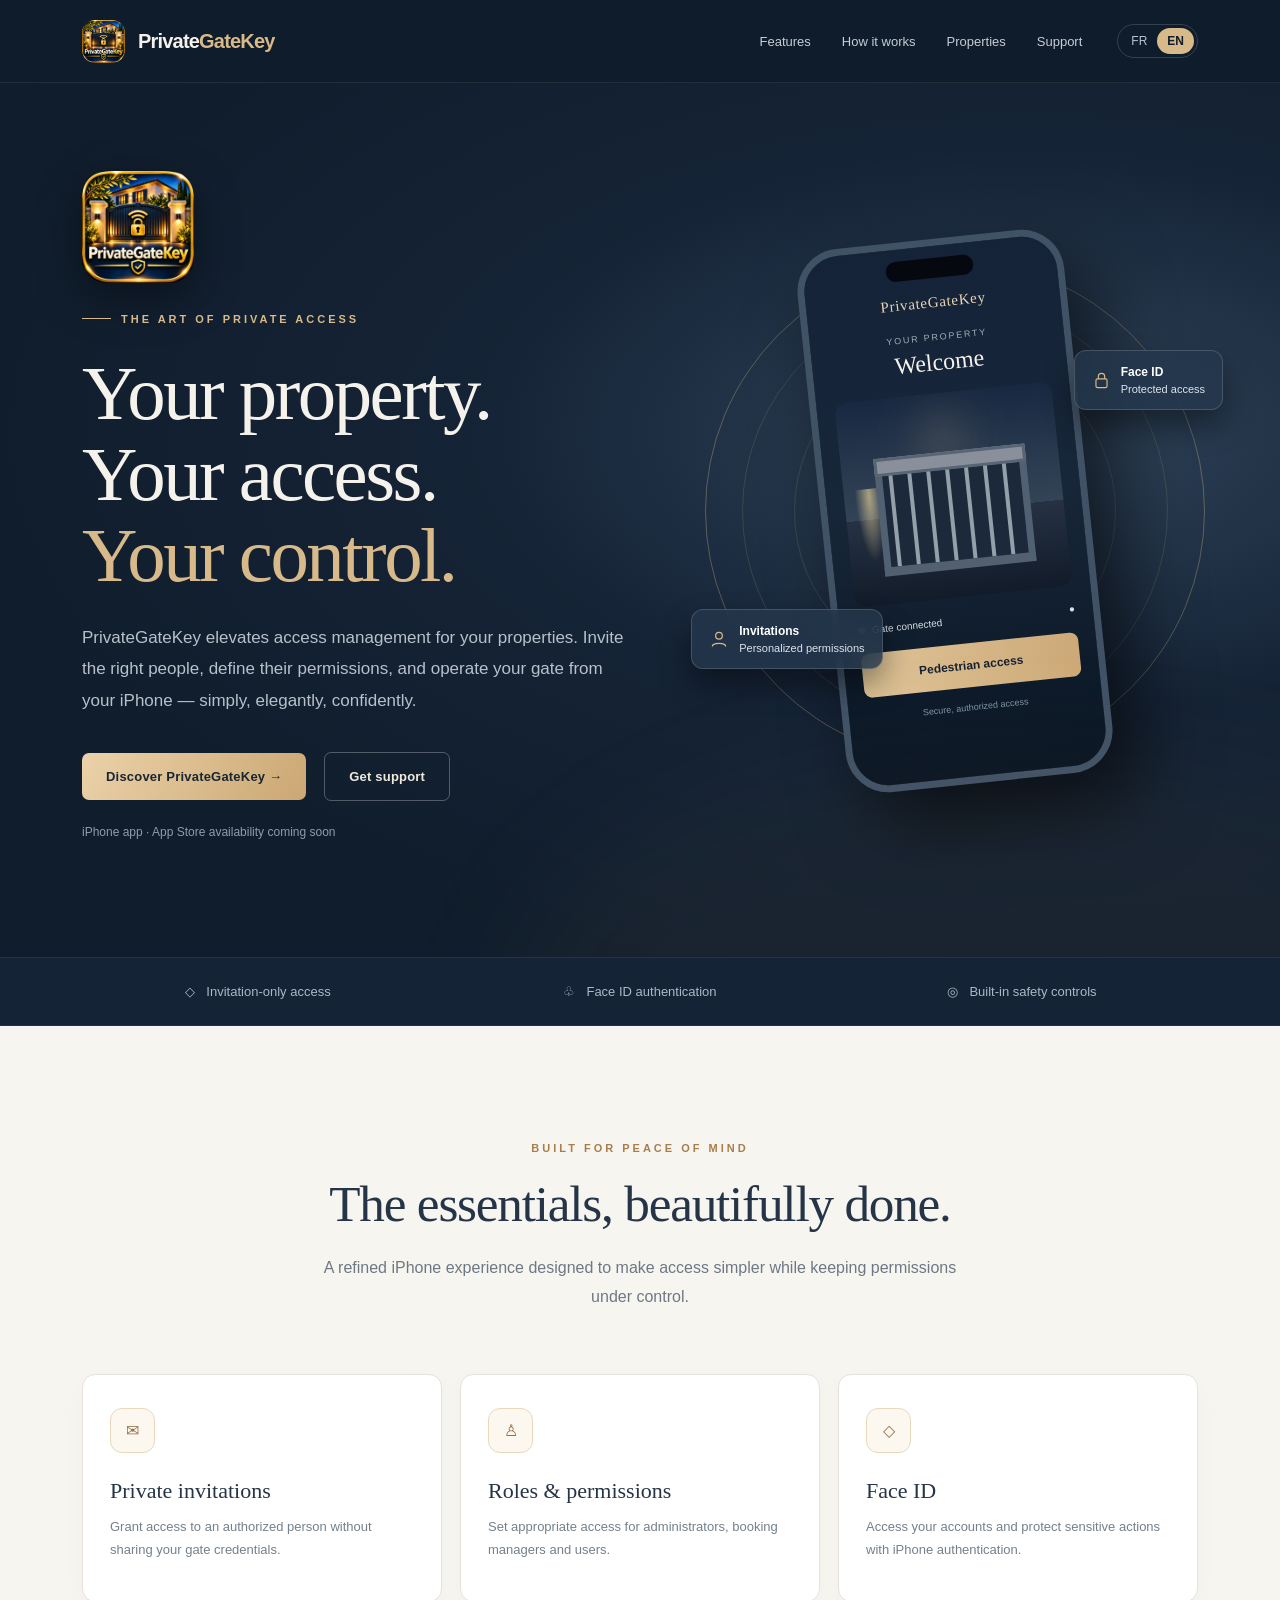
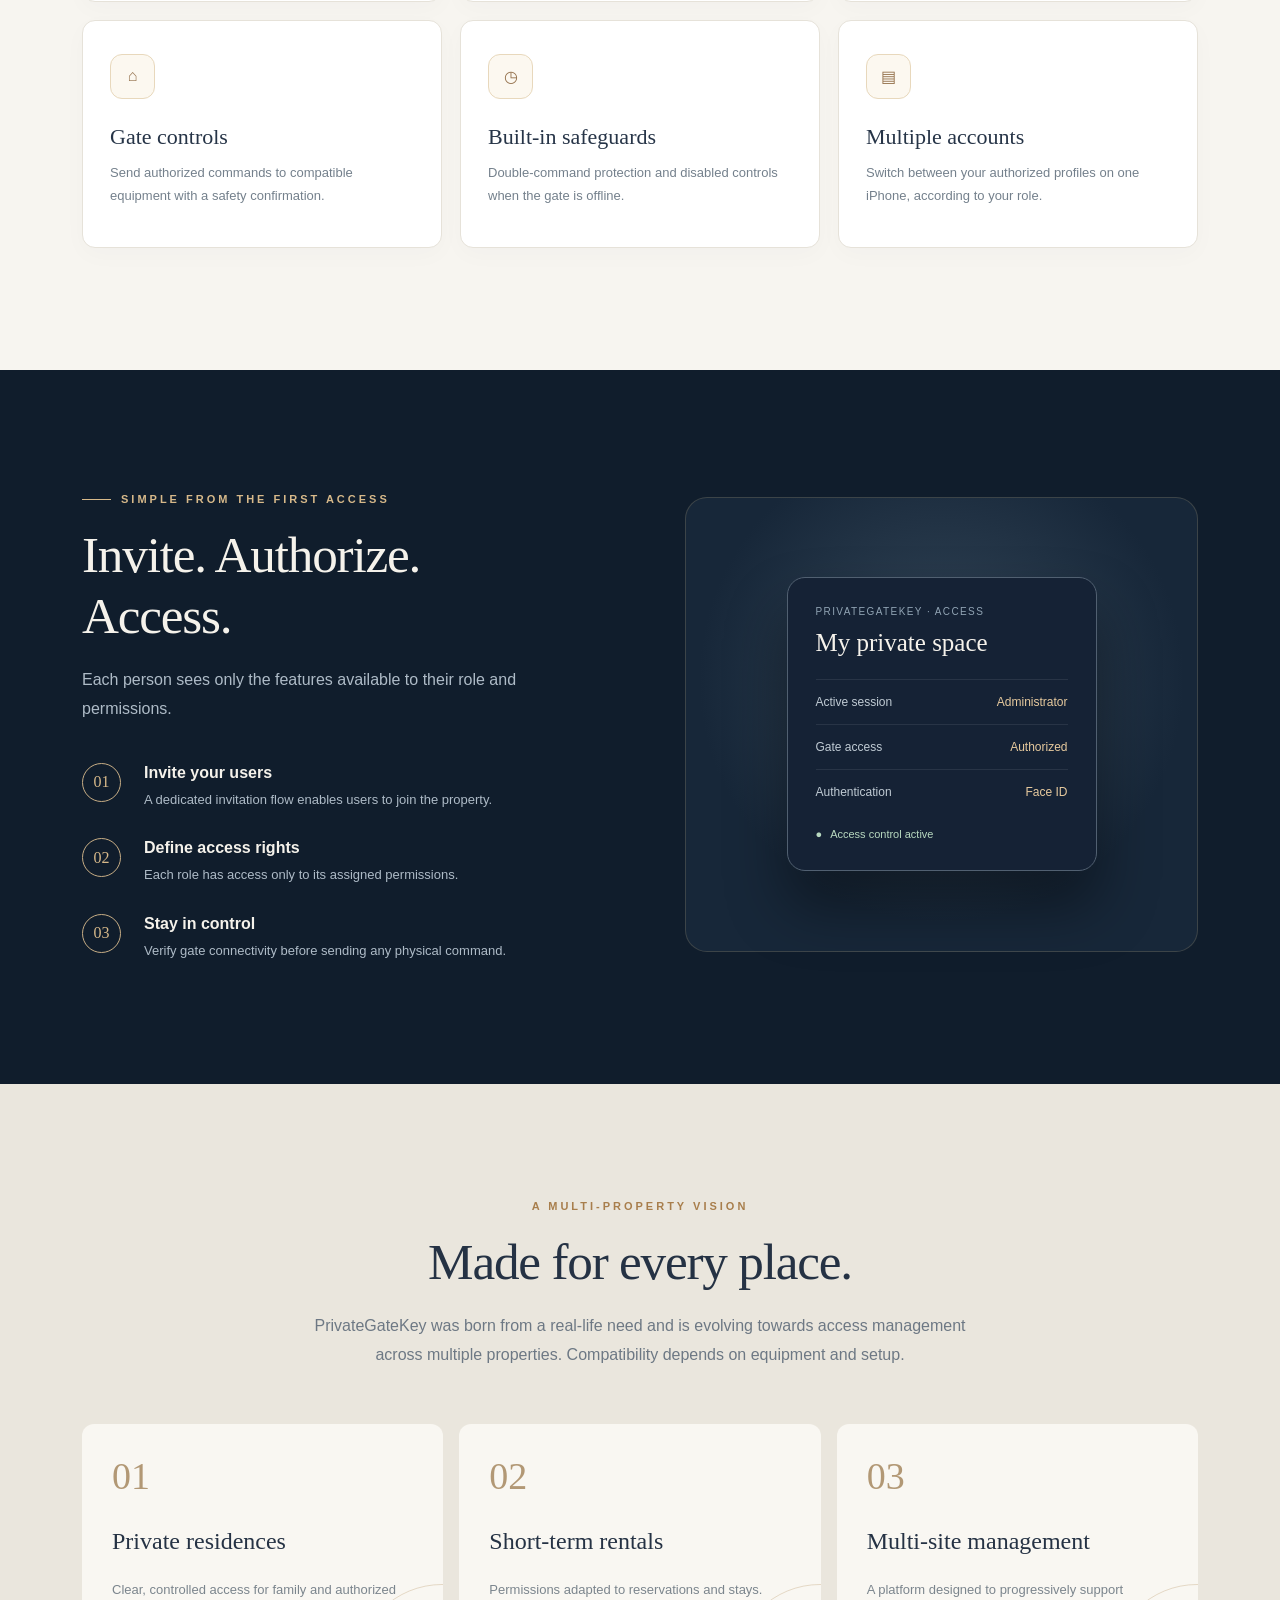
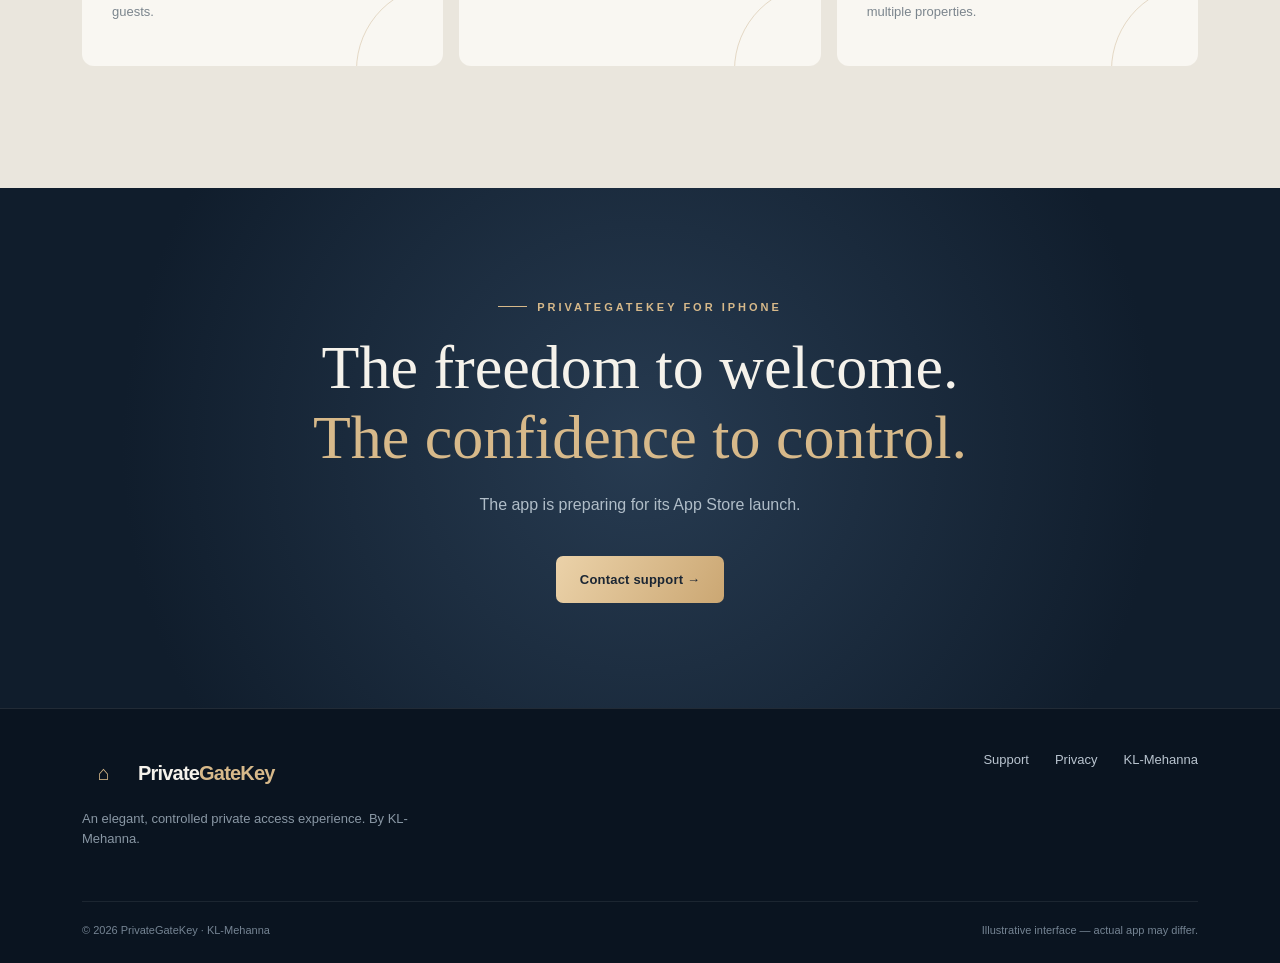
==== index.html @ 82f764fc "Apply approved PrivateGateKey identity to GitHub Pages site" ====
<!doctype html>
<html lang="fr"><head>
<meta charset="utf-8"><meta name="viewport" content="width=device-width,initial-scale=1">
<title>PrivateGateKey — L'accès privé, en toute confiance</title>
<meta name="description" content="PrivateGateKey, l'application iPhone premium pour gérer les accès à vos propriétés : invitations, permissions, Face ID et commande de portail sécurisée.">
<meta name="theme-color" content="#101d2c"><meta property="og:title" content="PrivateGateKey — L'accès privé, en toute confiance"><meta property="og:description" content="Une nouvelle façon de gérer les accès de vos propriétés, avec élégance, simplicité et maîtrise."><meta property="og:type" content="website"><meta property="og:url" content="https://privategatekey.com/">
<link rel="canonical" href="https://privategatekey.com/"><link rel="icon" href="privategatekey-icon.png" type="image/png"><link rel="apple-touch-icon" href="privategatekey-icon.png"><meta property="og:image" content="https://privategatekey.com/privategatekey-logo.webp">
<style>
:root{--navy:#101d2c;--navy2:#18283a;--gold:#d7b98a;--gold2:#f0dcb8;--cream:#f5f2eb;--ink:#263447;--muted:#a8b2bd}*{box-sizing:border-box}html{scroll-behavior:smooth}body{margin:0;color:var(--cream);background:var(--navy);font-family:Inter,-apple-system,BlinkMacSystemFont,"Segoe UI",Arial,sans-serif;-webkit-font-smoothing:antialiased}a{color:inherit;text-decoration:none}button{font:inherit}button:focus-visible,a:focus-visible{outline:2px solid var(--gold);outline-offset:5px}.wrap{max-width:1180px;margin:auto;padding-left:32px;padding-right:32px}.top{position:sticky;top:0;z-index:20;background:#101d2ced;backdrop-filter:blur(20px);border-bottom:1px solid #ffffff13}.nav{height:82px;display:flex;align-items:center;gap:35px}.brand{display:flex;align-items:center;gap:13px;font-size:20px;font-weight:650;letter-spacing:-.8px;white-space:nowrap}.brand span span{color:var(--gold)}.mark{height:43px;width:43px;display:grid;place-items:center;border:1px solid #d7b98a80;border-radius:13px;background:linear-gradient(145deg,#24354a,#0d1723);color:var(--gold);box-shadow:0 8px 22px #0003}.navlinks{display:flex;align-items:center;gap:31px;margin-left:auto}.navlinks a{font-size:13px;color:#c7cdd4}.navlinks a:hover{color:var(--gold)}.lang{display:flex;border:1px solid #ffffff29;border-radius:999px;padding:3px}.lang button{border:0;background:transparent;color:#bac3cd;padding:6px 10px;border-radius:999px;cursor:pointer;font-size:12px}.lang button.active{background:var(--gold);color:var(--navy);font-weight:750}.hamb{display:none}.eyebrow{display:inline-flex;align-items:center;gap:10px;color:var(--gold);text-transform:uppercase;font-size:11px;letter-spacing:3px;font-weight:650}.eyebrow:before{content:"";height:1px;width:29px;background:var(--gold)}h1,h2,h3,p{margin-top:0}.hero{position:relative;overflow:hidden;background:radial-gradient(ellipse at 80% 40%,#30445a 0%,#152336 38%,#101d2c 75%)}.hero:after{content:"";position:absolute;inset:auto -20% -300px 40%;height:500px;border-radius:50%;background:#d6ae6b0b;filter:blur(65px);pointer-events:none}.hero-grid{min-height:710px;display:grid;grid-template-columns:1.08fr .92fr;align-items:center;gap:60px;padding-top:88px;padding-bottom:106px}.hero-copy{position:relative;z-index:2}.hero h1{font-family:Georgia,"Times New Roman",serif;font-size:clamp(52px,6vw,84px);font-weight:400;line-height:1.06;letter-spacing:-2.5px;margin:28px 0 25px}.hero h1 em{font-weight:400;color:var(--gold);font-style:normal}.hero-lead{color:#b8c1ca;line-height:1.85;font-size:17px;max-width:550px}.cta{display:flex;align-items:center;gap:18px;flex-wrap:wrap;margin-top:36px}.btn{display:inline-flex;align-items:center;justify-content:center;gap:10px;padding:16px 24px;border-radius:7px;font-weight:700;font-size:13px;letter-spacing:.2px;transition:transform .2s,background .2s}.btn:hover{transform:translateY(-2px)}.btn-gold{background:linear-gradient(120deg,#ebd2a9,#cba773);color:#1b2633}.btn-line{border:1px solid #ffffff46;color:#f0e9dd}.hero-note{font-size:12px;color:#8f9cab;margin-top:24px}.showcase{position:relative;display:flex;justify-content:center;align-items:center;min-height:565px}.halo{position:absolute;width:500px;height:500px;border:1px solid #d9ba8755;border-radius:50%}.halo:after,.halo:before{content:"";position:absolute;inset:36px;border:1px solid #d9ba8726;border-radius:50%}.halo:after{inset:88px}.phone{position:relative;width:268px;height:546px;border-radius:43px;background:#060d16;border:7px solid #405266;box-shadow:24px 38px 75px #0009,inset 0 0 0 2px #9da7aa55;transform:rotate(-6deg);overflow:hidden}.island{position:absolute;z-index:2;width:88px;height:20px;background:#05090f;border-radius:30px;top:12px;left:calc(50% - 44px)}.screen{height:100%;padding:48px 18px 16px;background:linear-gradient(180deg,#142338 0%,#172638 48%,#091523 100%);overflow:hidden}.screen-brand{font-family:Georgia,serif;font-size:15px;letter-spacing:.7px;text-align:center;color:#ead4b2}.screen-kicker{text-align:center;color:#a1aeba;font-size:9px;letter-spacing:1.8px;text-transform:uppercase;margin-top:21px}.screen-head{text-align:center;font-family:Georgia,serif;font-size:24px;margin:7px 0 17px}.gate-visual{height:205px;position:relative;border-radius:12px;overflow:hidden;background:linear-gradient(180deg,#182841,#344457 58%,#263143 58%,#111b29 100%)}.gate-visual:before{content:"";position:absolute;top:20px;left:39%;height:53px;width:39px;background:#d7b98a35;filter:blur(22px)}.gate-top{position:absolute;left:15%;right:15%;top:59px;height:18px;background:#89909b;border:3px solid #596575}.gate-bars{position:absolute;left:15%;right:15%;top:77px;height:100px;background:repeating-linear-gradient(90deg,#1b293b 0 6px,#93a0aa 7px 10px,#1b293b 11px 19px);border-left:7px solid #526074;border-right:7px solid #526074;border-bottom:9px solid #536070}.gate-light{position:absolute;left:5%;top:88px;width:28px;height:74px;background:radial-gradient(ellipse at 50% 10%,#fce4a199,transparent 70%)}.screen-status{display:flex;align-items:center;justify-content:space-between;font-size:10px;color:#d9dfe5;margin:18px 0}.dot{display:inline-block;width:7px;height:7px;border-radius:50%;background:#92bd9e;margin-right:7px}.screen-button{background:linear-gradient(90deg,#dfc498,#cda978);color:#162232;text-align:center;border-radius:8px;padding:15px 8px;font-weight:750;font-size:12px}.screen-sub{text-align:center;color:#8293a3;font-size:9px;margin-top:15px}.float{position:absolute;display:flex;gap:10px;align-items:center;border:1px solid #ffffff28;backdrop-filter:blur(16px);background:#25384dcc;border-radius:12px;padding:14px 17px;box-shadow:0 15px 30px #0006;font-size:11px;color:#dce4ec}.float strong{display:block;color:#fff;font-size:12px;margin-bottom:4px}.float svg{color:var(--gold);flex-shrink:0}.float1{top:122px;right:-25px}.float2{bottom:124px;left:-21px}.trust{border-top:1px solid #ffffff13;border-bottom:1px solid #ffffff13;background:#142335}.trust-row{display:grid;grid-template-columns:repeat(3,1fr);gap:30px;padding-top:26px;padding-bottom:26px}.trust-item{display:flex;align-items:center;justify-content:center;gap:11px;color:#abb8c5;font-size:13px}.trust-item svg{color:var(--gold)}.section{padding-top:116px;padding-bottom:122px}.center{text-align:center}.section-kicker{color:#a87e4c;font-size:11px;letter-spacing:3px;text-transform:uppercase;font-weight:700}.section h2{font-family:Georgia,serif;font-size:clamp(35px,4vw,54px);font-weight:400;line-height:1.18;letter-spacing:-1.2px;margin:20px 0}.section-lead{color:#6d7884;line-height:1.8;max-width:660px;margin:0 auto;font-size:16px}.light{background:#f7f5f0;color:var(--ink)}.features{display:grid;grid-template-columns:repeat(3,1fr);gap:18px;margin-top:62px}.feature{background:#fff;border:1px solid #e6e2d9;border-radius:13px;padding:33px 27px;min-height:228px;box-shadow:0 7px 25px #27364a06}.feature-icon{height:45px;width:45px;border:1px solid #e8d8bc;border-radius:12px;display:grid;place-items:center;color:#94714c;background:#fcf8f0;margin-bottom:25px}.feature h3{font-family:Georgia,serif;font-size:22px;font-weight:400;margin-bottom:11px}.feature p{font-size:13px;line-height:1.8;color:#74808c;margin:0}.split{display:grid;grid-template-columns:1fr 1fr;gap:90px;align-items:center}.steps{display:grid;gap:27px;margin-top:39px}.step{display:grid;grid-template-columns:44px auto;gap:18px}.step-num{height:39px;width:39px;border:1px solid #c7ad85;display:grid;place-items:center;border-radius:100%;color:var(--gold);font-family:Georgia,serif}.step h3{font-size:16px;font-weight:650;margin:1px 0 6px}.step p{font-size:13px;line-height:1.8;color:#aebbc7;margin:0}.access-art{min-height:455px;border:1px solid #d7b98a31;border-radius:22px;background:radial-gradient(circle at 50% 40%,#344759,#172739 65%);display:flex;align-items:center;justify-content:center;padding:45px}.access-panel{max-width:310px;width:100%;background:#152235;border:1px solid #516071;border-radius:18px;padding:28px;box-shadow:0 35px 60px #0006}.access-panel .small{font-size:10px;color:#91a4b4;text-transform:uppercase;letter-spacing:1.4px}.access-panel .title{font-family:Georgia,serif;font-size:25px;margin:12px 0 22px}.access-row{border-top:1px solid #ffffff15;padding:15px 0;display:flex;justify-content:space-between;font-size:12px;color:#c0cbd4}.access-row strong{color:#e7ca9e;font-weight:500}.access-good{display:inline-flex;gap:8px;align-items:center;font-size:11px;color:#b8d9c0;margin-top:14px}.use-cases{background:#eae6dd;color:#253244}.use-grid{display:grid;grid-template-columns:repeat(3,1fr);gap:16px;margin-top:54px}.case{min-height:240px;border-radius:12px;padding:30px;background:#f9f7f2;position:relative;overflow:hidden}.case:after{content:"";position:absolute;width:170px;height:170px;border-radius:100%;border:1px solid #c2a78166;right:-85px;bottom:-90px}.case .num{font-family:Georgia,serif;font-size:38px;color:#b29875}.case h3{font-family:Georgia,serif;font-weight:400;font-size:24px;margin-top:30px}.case p{color:#7b858d;line-height:1.7;font-size:13px}.statement{padding:105px 32px;text-align:center;background:radial-gradient(circle at 50%,#273b51,#101d2c 75%)}.statement h2{font-family:Georgia,serif;font-size:clamp(38px,5vw,62px);font-weight:400;line-height:1.13;max-width:730px;margin:19px auto}.statement p{color:#b0bdc8;line-height:1.8}.footer{border-top:1px solid #ffffff19;padding:43px 0 27px;background:#0a1420}.footer-top{display:flex;justify-content:space-between;gap:25px;align-items:start}.footer-sub{color:#8997a4;font-size:13px;margin-top:14px;max-width:340px;line-height:1.6}.footer-links{display:flex;flex-wrap:wrap;gap:26px;font-size:13px;color:#b9c4cf}.footer-bottom{border-top:1px solid #ffffff13;margin-top:38px;padding-top:22px;display:flex;justify-content:space-between;gap:20px;color:#758493;font-size:11px}.fr,.en{display:none}html[lang=fr] .fr,html[lang=en] .en{display:initial}html[lang=fr] .fr.block,html[lang=en] .en.block{display:block}@media(max-width:950px){.hero-grid{gap:24px}.float1{right:-10px}.float2{left:-5px}.split{gap:40px}}@media(max-width:760px){.wrap{padding-left:22px;padding-right:22px}.nav{height:70px;gap:12px}.brand{font-size:18px}.mark{height:36px;width:36px}.navlinks{display:none;position:absolute;left:0;right:0;top:70px;padding:24px;background:#142335;flex-direction:column;align-items:flex-start;gap:21px}.navlinks.open{display:flex}.hamb{display:block;margin-left:auto;border:1px solid #ffffff36;background:none;color:var(--gold);border-radius:7px;font-size:20px;padding:5px 12px}.hero-grid{grid-template-columns:1fr;padding-top:70px;padding-bottom:70px}.hero h1{font-size:58px}.showcase{min-height:560px}.float1{right:0}.float2{left:0}.trust-row{grid-template-columns:1fr;gap:16px}.trust-item{justify-content:flex-start}.features,.use-grid{grid-template-columns:1fr}.section{padding-top:78px;padding-bottom:85px}.split{grid-template-columns:1fr}.access-art{min-height:380px}.footer-top,.footer-bottom{flex-direction:column}.footer-links{gap:16px}.feature{min-height:0}.hero-lead{font-size:15px}}@media(max-width:380px){.hero h1{font-size:48px}.phone{transform:scale(.88) rotate(-6deg)}.showcase{min-height:500px}.float{display:none}}
@media(prefers-reduced-motion:reduce){html{scroll-behavior:auto}.btn{transition:none}}
.brand .mark{background:none;border:0;box-shadow:none;overflow:hidden}.brand .mark img{display:block;width:100%;height:100%;object-fit:contain;border-radius:9px}.hero-logo{display:block;width:112px;height:112px;object-fit:contain;border-radius:24px;box-shadow:0 15px 45px #0006;margin:0 0 22px}@media(max-width:760px){.hero-logo{width:82px;height:82px;border-radius:18px;margin-bottom:16px}}</style></head>
<body>
<header class="top"><div class="wrap nav"><a href="/" class="brand" aria-label="PrivateGateKey home"><span class="mark"><img src="privategatekey-logo.webp" width="43" height="43" alt="" loading="eager"></span><span>Private<span>GateKey</span></span></a><button id="menu" class="hamb" aria-expanded="false" aria-label="Menu">☰</button><nav id="navlinks" class="navlinks"><a href="#features"><span class="fr">Fonctionnalités</span><span class="en">Features</span></a><a href="#how"><span class="fr">Comment ça marche</span><span class="en">How it works</span></a><a href="#properties"><span class="fr">Propriétés</span><span class="en">Properties</span></a><a href="support.html"><span class="fr">Assistance</span><span class="en">Support</span></a></nav><div class="lang" aria-label="Language"><button data-lang="fr" class="active" aria-pressed="true">FR</button><button data-lang="en" aria-pressed="false">EN</button></div></div></header>
<main>
<section class="hero"><div class="wrap hero-grid"><div class="hero-copy"><img class="hero-logo" src="privategatekey-logo.webp" width="112" height="112" alt="Logo PrivateGateKey" loading="eager"><div class="eyebrow"><span class="fr">L'art de l'accès privé</span><span class="en">The art of private access</span></div><h1><span class="fr">Votre propriété.<br>Vos accès.<br><em>Votre contrôle.</em></span><span class="en">Your property.<br>Your access.<br><em>Your control.</em></span></h1><p class="hero-lead"><span class="fr">PrivateGateKey réinvente la gestion des accès à vos propriétés. Invitez les bonnes personnes, définissez leurs permissions et pilotez votre portail depuis votre iPhone — simplement, élégamment, en confiance.</span><span class="en">PrivateGateKey elevates access management for your properties. Invite the right people, define their permissions, and operate your gate from your iPhone — simply, elegantly, confidently.</span></p><div class="cta"><a class="btn btn-gold" href="#features"><span class="fr">Découvrir PrivateGateKey →</span><span class="en">Discover PrivateGateKey →</span></a><a class="btn btn-line" href="support.html"><span class="fr">Obtenir de l'aide</span><span class="en">Get support</span></a></div><p class="hero-note"><span class="fr">Application iPhone · Disponibilité App Store prochainement</span><span class="en">iPhone app · App Store availability coming soon</span></p></div>
<div class="showcase" aria-label="Illustration de l'interface PrivateGateKey"><div class="halo"></div><div class="phone"><div class="island"></div><div class="screen"><div class="screen-brand">PrivateGateKey</div><div class="screen-kicker"><span class="fr">Votre propriété</span><span class="en">Your property</span></div><div class="screen-head"><span class="fr">Bienvenue</span><span class="en">Welcome</span></div><div class="gate-visual"><div class="gate-light"></div><div class="gate-top"></div><div class="gate-bars"></div></div><div class="screen-status"><span><span class="dot"></span><span class="fr">Portail connecté</span><span class="en">Gate connected</span></span><span>●</span></div><div class="screen-button"><span class="fr">Commande piéton</span><span class="en">Pedestrian access</span></div><div class="screen-sub"><span class="fr">Accès sécurisé et autorisé</span><span class="en">Secure, authorized access</span></div></div></div><div class="float float1"><svg width="19" height="19" viewBox="0 0 24 24" fill="none" stroke="currentColor" stroke-width="1.5"><rect x="5" y="10" width="14" height="11" rx="2"/><path d="M8 10V7a4 4 0 018 0v3"/></svg><div><strong>Face ID</strong><span class="fr">Accès protégé</span><span class="en">Protected access</span></div></div><div class="float float2"><svg width="20" height="20" viewBox="0 0 24 24" fill="none" stroke="currentColor" stroke-width="1.5"><circle cx="12" cy="8" r="4"/><path d="M4 21c0-5 16-5 16 0"/></svg><div><strong><span class="fr">Invitations</span><span class="en">Invitations</span></strong><span class="fr">Permissions personnalisées</span><span class="en">Personalized permissions</span></div></div></div></div></section>
<div class="trust"><div class="wrap trust-row"><div class="trust-item">◇ <span class="fr">Accès sur invitation</span><span class="en">Invitation-only access</span></div><div class="trust-item">♧ <span class="fr">Authentification Face ID</span><span class="en">Face ID authentication</span></div><div class="trust-item">◎ <span class="fr">Contrôles de sécurité intégrés</span><span class="en">Built-in safety controls</span></div></div></div>
<section id="features" class="section light"><div class="wrap"><div class="center"><div class="section-kicker"><span class="fr">Conçu pour votre tranquillité</span><span class="en">Built for peace of mind</span></div><h2><span class="fr">L'essentiel, avec élégance.</span><span class="en">The essentials, beautifully done.</span></h2><p class="section-lead"><span class="fr">Une expérience iPhone soignée, pensée pour rendre les accès plus simples tout en gardant les autorisations sous contrôle.</span><span class="en">A refined iPhone experience designed to make access simpler while keeping permissions under control.</span></p></div><div class="features">
<article class="feature"><div class="feature-icon">✉</div><h3><span class="fr">Invitations privées</span><span class="en">Private invitations</span></h3><p><span class="fr">Partagez un accès avec une personne autorisée, sans communiquer vos identifiants de portail.</span><span class="en">Grant access to an authorized person without sharing your gate credentials.</span></p></article>
<article class="feature"><div class="feature-icon">♙</div><h3><span class="fr">Rôles et permissions</span><span class="en">Roles & permissions</span></h3><p><span class="fr">Distinguez administrateurs, responsables de réservation et utilisateurs selon leurs besoins.</span><span class="en">Set appropriate access for administrators, booking managers and users.</span></p></article>
<article class="feature"><div class="feature-icon">◇</div><h3><span class="fr">Face ID</span><span class="en">Face ID</span></h3><p><span class="fr">Retrouvez vos comptes et protégez les actions sensibles avec l'authentification de l'iPhone.</span><span class="en">Access your accounts and protect sensitive actions with iPhone authentication.</span></p></article>
<article class="feature"><div class="feature-icon">⌂</div><h3><span class="fr">Commande du portail</span><span class="en">Gate controls</span></h3><p><span class="fr">Envoyez une commande autorisée sur un équipement compatible, avec confirmation de sécurité.</span><span class="en">Send authorized commands to compatible equipment with a safety confirmation.</span></p></article>
<article class="feature"><div class="feature-icon">◷</div><h3><span class="fr">Sécurité intégrée</span><span class="en">Built-in safeguards</span></h3><p><span class="fr">Protection contre les doubles impulsions et désactivation des commandes lorsque le portail est hors ligne.</span><span class="en">Double-command protection and disabled controls when the gate is offline.</span></p></article>
<article class="feature"><div class="feature-icon">▤</div><h3><span class="fr">Plusieurs comptes</span><span class="en">Multiple accounts</span></h3><p><span class="fr">Passez entre vos profils autorisés sur le même iPhone, selon vos responsabilités.</span><span class="en">Switch between your authorized profiles on one iPhone, according to your role.</span></p></article>
</div></div></section>
<section id="how" class="section"><div class="wrap split"><div><div class="eyebrow"><span class="fr">Simple dès le premier accès</span><span class="en">Simple from the first access</span></div><h2><span class="fr">Inviter. Autoriser.<br>Accéder.</span><span class="en">Invite. Authorize.<br>Access.</span></h2><p style="color:#aebbc7;line-height:1.8"><span class="fr">Chaque personne voit les fonctionnalités qui correspondent à son rôle et à ses autorisations.</span><span class="en">Each person sees only the features available to their role and permissions.</span></p><div class="steps"><div class="step"><div class="step-num">01</div><div><h3><span class="fr">Invitez vos utilisateurs</span><span class="en">Invite your users</span></h3><p><span class="fr">Un parcours dédié permet de rejoindre la propriété avec une invitation.</span><span class="en">A dedicated invitation flow enables users to join the property.</span></p></div></div><div class="step"><div class="step-num">02</div><div><h3><span class="fr">Définissez les droits</span><span class="en">Define access rights</span></h3><p><span class="fr">Chaque rôle dispose uniquement des accès qui lui sont attribués.</span><span class="en">Each role has access only to its assigned permissions.</span></p></div></div><div class="step"><div class="step-num">03</div><div><h3><span class="fr">Gardez la maîtrise</span><span class="en">Stay in control</span></h3><p><span class="fr">Vérifiez la connexion du portail avant toute commande physique.</span><span class="en">Verify gate connectivity before sending any physical command.</span></p></div></div></div></div><div class="access-art"><div class="access-panel"><div class="small">PRIVATEGATEKEY · ACCESS</div><div class="title"><span class="fr">Mon espace privé</span><span class="en">My private space</span></div><div class="access-row"><span><span class="fr">Session active</span><span class="en">Active session</span></span><strong><span class="fr">Administrateur</span><span class="en">Administrator</span></strong></div><div class="access-row"><span><span class="fr">Accès portail</span><span class="en">Gate access</span></span><strong><span class="fr">Autorisé</span><span class="en">Authorized</span></strong></div><div class="access-row"><span><span class="fr">Authentification</span><span class="en">Authentication</span></span><strong>Face ID</strong></div><div class="access-good">● <span class="fr">Contrôle des accès actif</span><span class="en">Access control active</span></div></div></div></div></section>
<section id="properties" class="section use-cases"><div class="wrap"><div class="center"><div class="section-kicker"><span class="fr">Une vision multi-propriétés</span><span class="en">A multi-property vision</span></div><h2><span class="fr">Pensé pour chaque lieu.</span><span class="en">Made for every place.</span></h2><p class="section-lead"><span class="fr">PrivateGateKey est né d'un besoin concret et évolue vers une gestion d'accès adaptée à plusieurs propriétés. La compatibilité dépend de l'équipement et de la configuration.</span><span class="en">PrivateGateKey was born from a real-life need and is evolving towards access management across multiple properties. Compatibility depends on equipment and setup.</span></p></div><div class="use-grid"><article class="case"><div class="num">01</div><h3><span class="fr">Résidences privées</span><span class="en">Private residences</span></h3><p><span class="fr">Un accès clair et contrôlé pour les proches et personnes autorisées.</span><span class="en">Clear, controlled access for family and authorized guests.</span></p></article><article class="case"><div class="num">02</div><h3><span class="fr">Locations saisonnières</span><span class="en">Short-term rentals</span></h3><p><span class="fr">Des autorisations adaptées à la réservation et au séjour.</span><span class="en">Permissions adapted to reservations and stays.</span></p></article><article class="case"><div class="num">03</div><h3><span class="fr">Gestion multi-sites</span><span class="en">Multi-site management</span></h3><p><span class="fr">Une plateforme conçue pour accueillir progressivement plusieurs lieux.</span><span class="en">A platform designed to progressively support multiple properties.</span></p></article></div></div></section>
<section class="statement"><div class="eyebrow"><span class="fr">PRIVATEGATEKEY POUR IPHONE</span><span class="en">PRIVATEGATEKEY FOR IPHONE</span></div><h2><span class="fr">La liberté d'accueillir.<br><span style="color:var(--gold)">La sérénité de contrôler.</span></span><span class="en">The freedom to welcome.<br><span style="color:var(--gold)">The confidence to control.</span></span></h2><p><span class="fr">L'application prépare son arrivée sur l'App Store.</span><span class="en">The app is preparing for its App Store launch.</span></p><div class="cta" style="justify-content:center"><a href="support.html" class="btn btn-gold"><span class="fr">Contacter l'assistance →</span><span class="en">Contact support →</span></a></div></section>
</main><footer class="footer"><div class="wrap"><div class="footer-top"><div><a href="/" class="brand"><span class="mark" aria-hidden="true">⌂</span><span>Private<span>GateKey</span></span></a><p class="footer-sub"><span class="fr">Une expérience d'accès privée, élégante et maîtrisée. Par KL-Mehanna.</span><span class="en">An elegant, controlled private access experience. By KL-Mehanna.</span></p></div><div class="footer-links"><a href="support.html"><span class="fr">Assistance</span><span class="en">Support</span></a><a href="privacy.html"><span class="fr">Confidentialité</span><span class="en">Privacy</span></a><a href="https://kl-mehanna.com/" rel="noopener">KL-Mehanna</a></div></div><div class="footer-bottom"><span>© <span id="year">2026</span> PrivateGateKey · KL-Mehanna</span><span><span class="fr">Maquette illustrative — l'interface réelle peut différer.</span><span class="en">Illustrative interface — actual app may differ.</span></span></div></div></footer>
<script>
(function(){let saved;try{saved=localStorage.getItem('pgk-lang')}catch(e){}const lang=saved==='en'||saved==='fr'?saved:(navigator.language||'fr').toLowerCase().startsWith('fr')?'fr':'en';function setLang(l){document.documentElement.lang=l;document.querySelectorAll('[data-lang]').forEach(b=>{const a=b.dataset.lang===l;b.classList.toggle('active',a);b.setAttribute('aria-pressed',a?'true':'false')});try{localStorage.setItem('pgk-lang',l)}catch(e){}}document.querySelectorAll('[data-lang]').forEach(b=>b.addEventListener('click',()=>setLang(b.dataset.lang)));setLang(lang);document.getElementById('year').textContent=new Date().getFullYear();const m=document.getElementById('menu'),n=document.getElementById('navlinks');m.addEventListener('click',()=>{const o=n.classList.toggle('open');m.setAttribute('aria-expanded',String(o))});n.querySelectorAll('a').forEach(a=>a.addEventListener('click',()=>{n.classList.remove('open');m.setAttribute('aria-expanded','false')}))})();
</script></body></html>
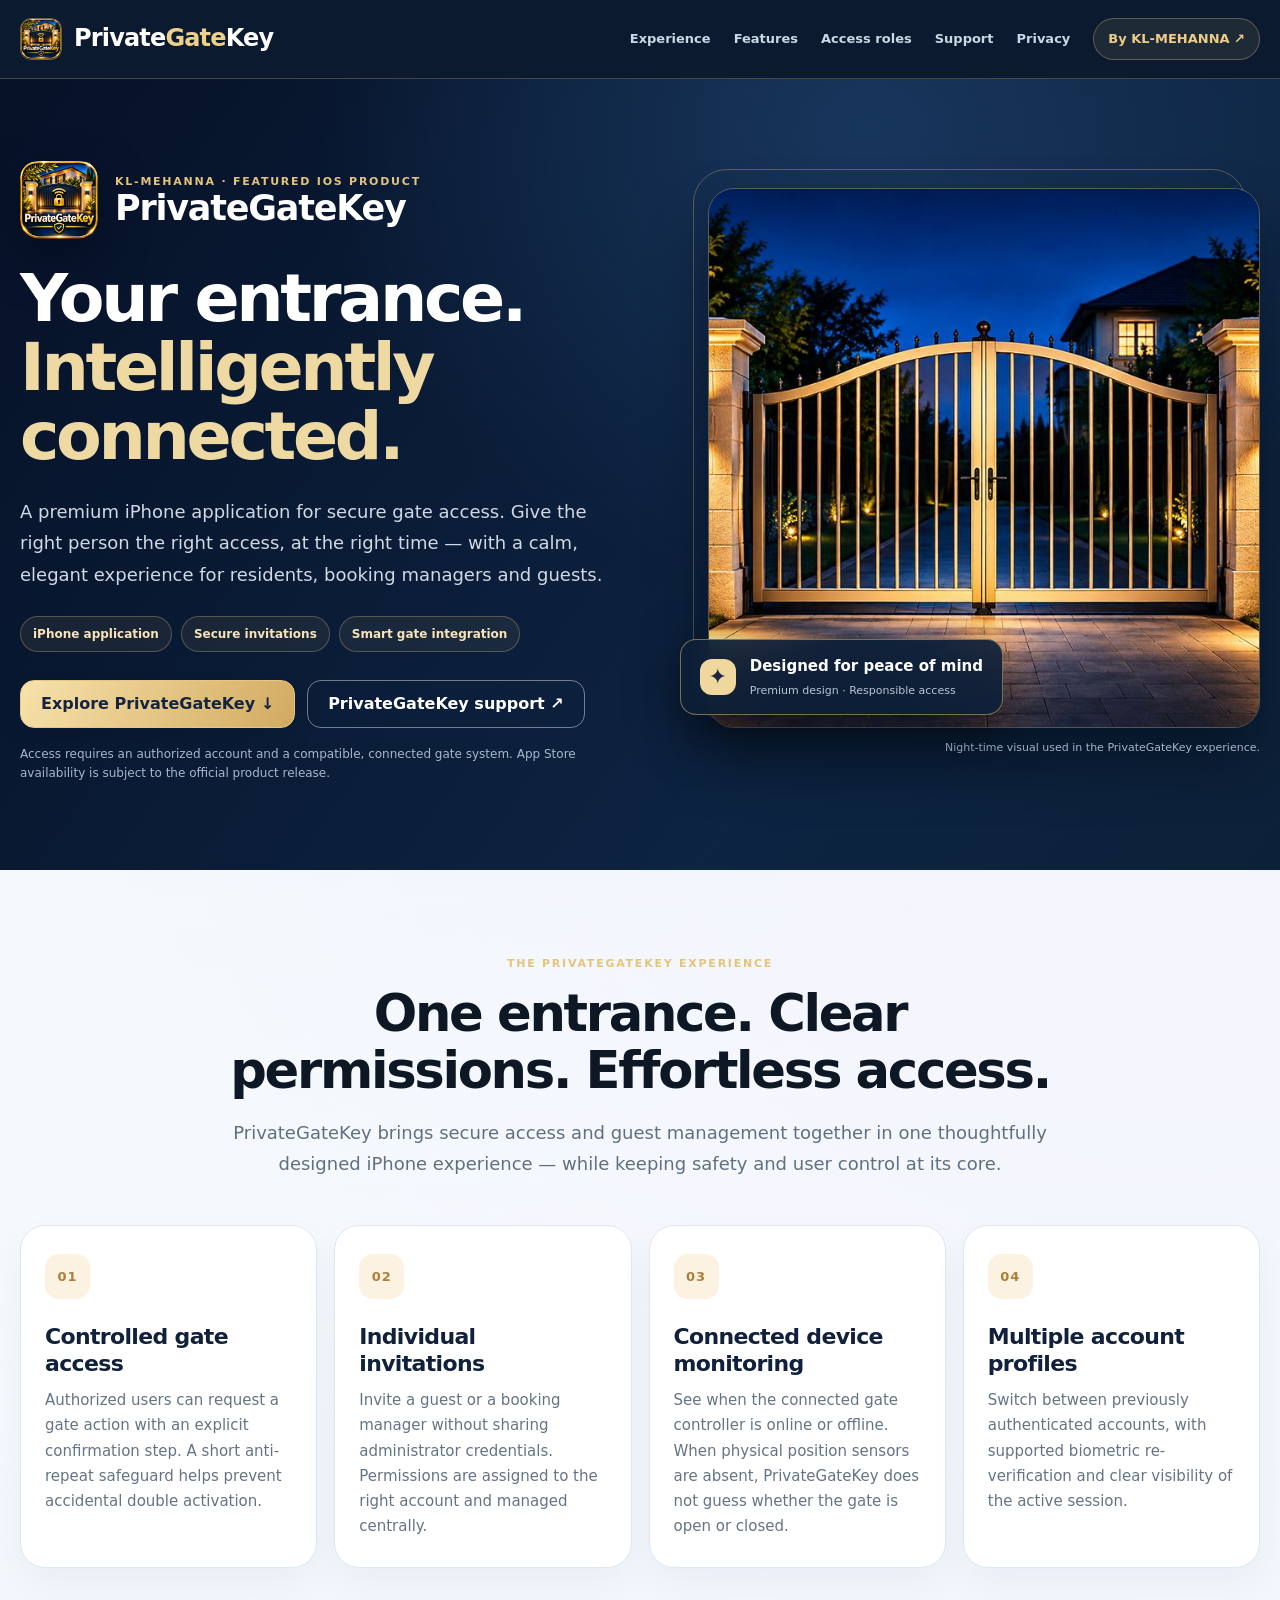
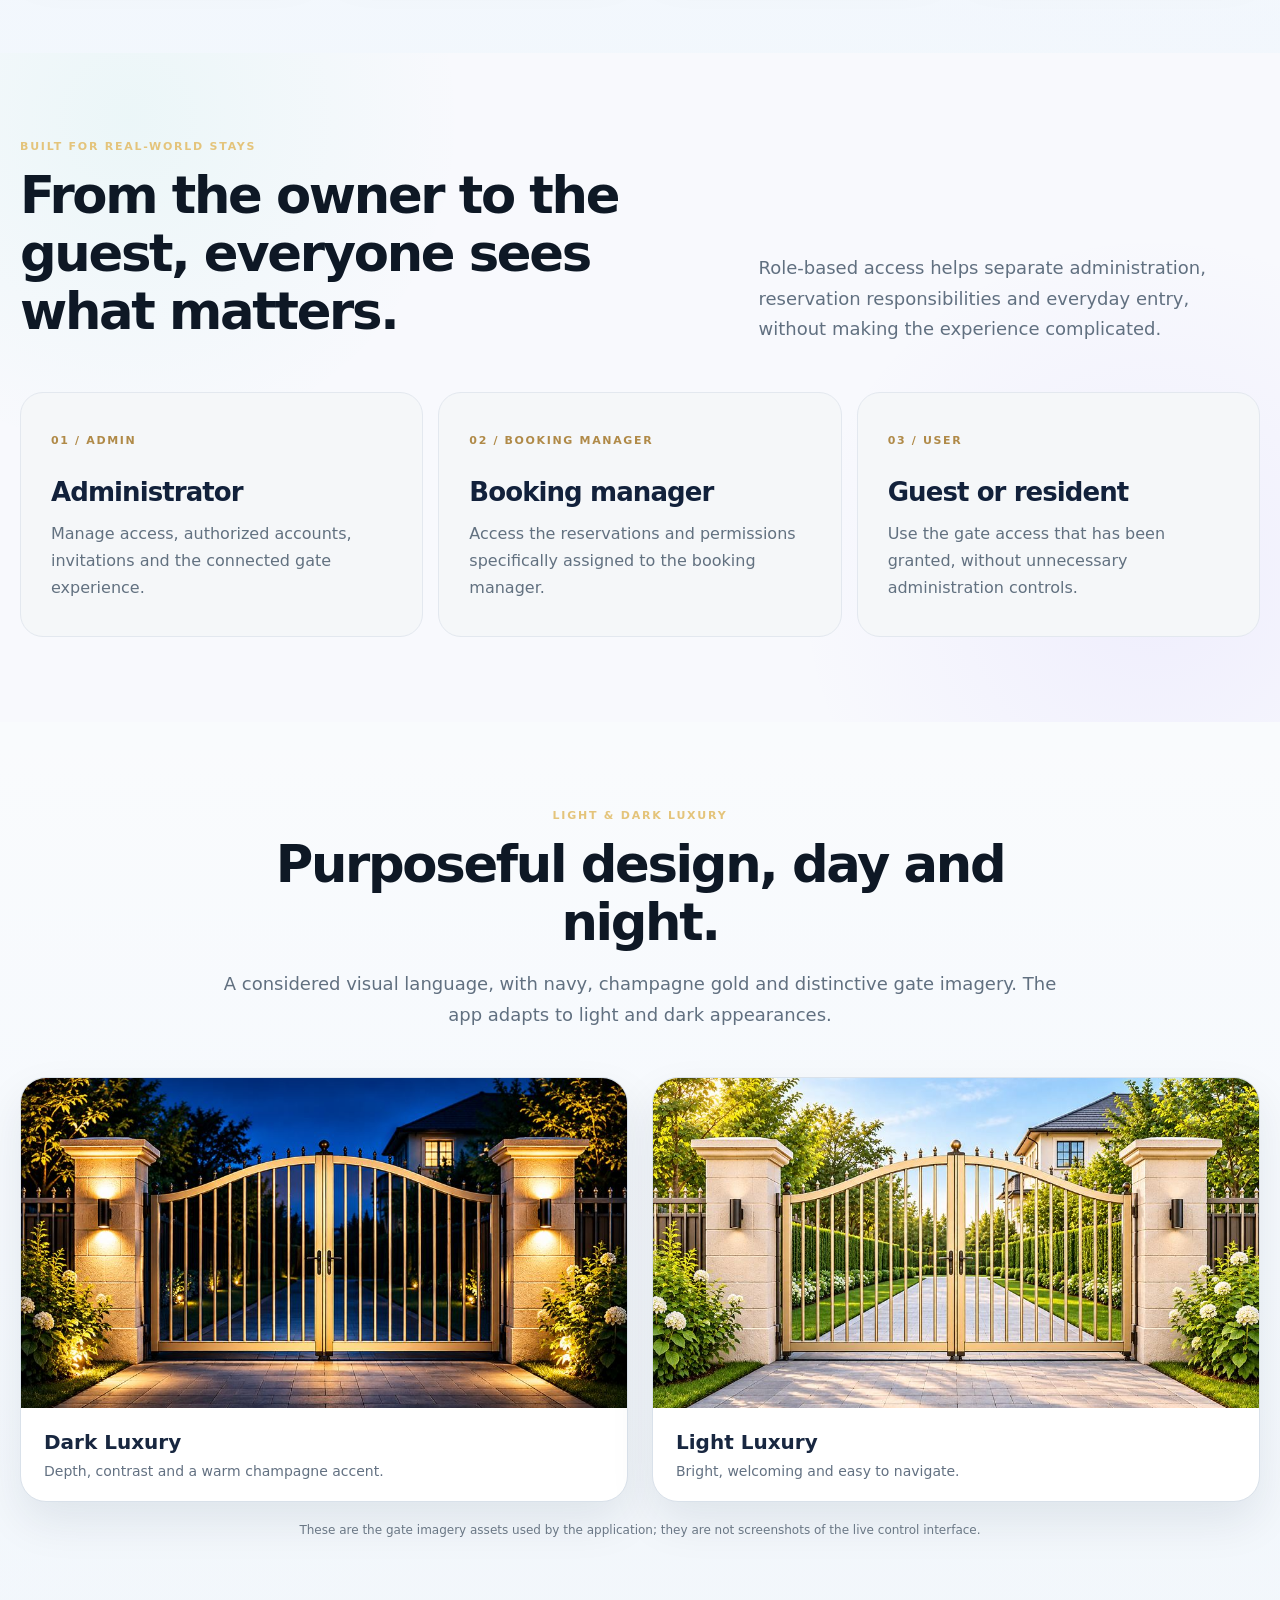
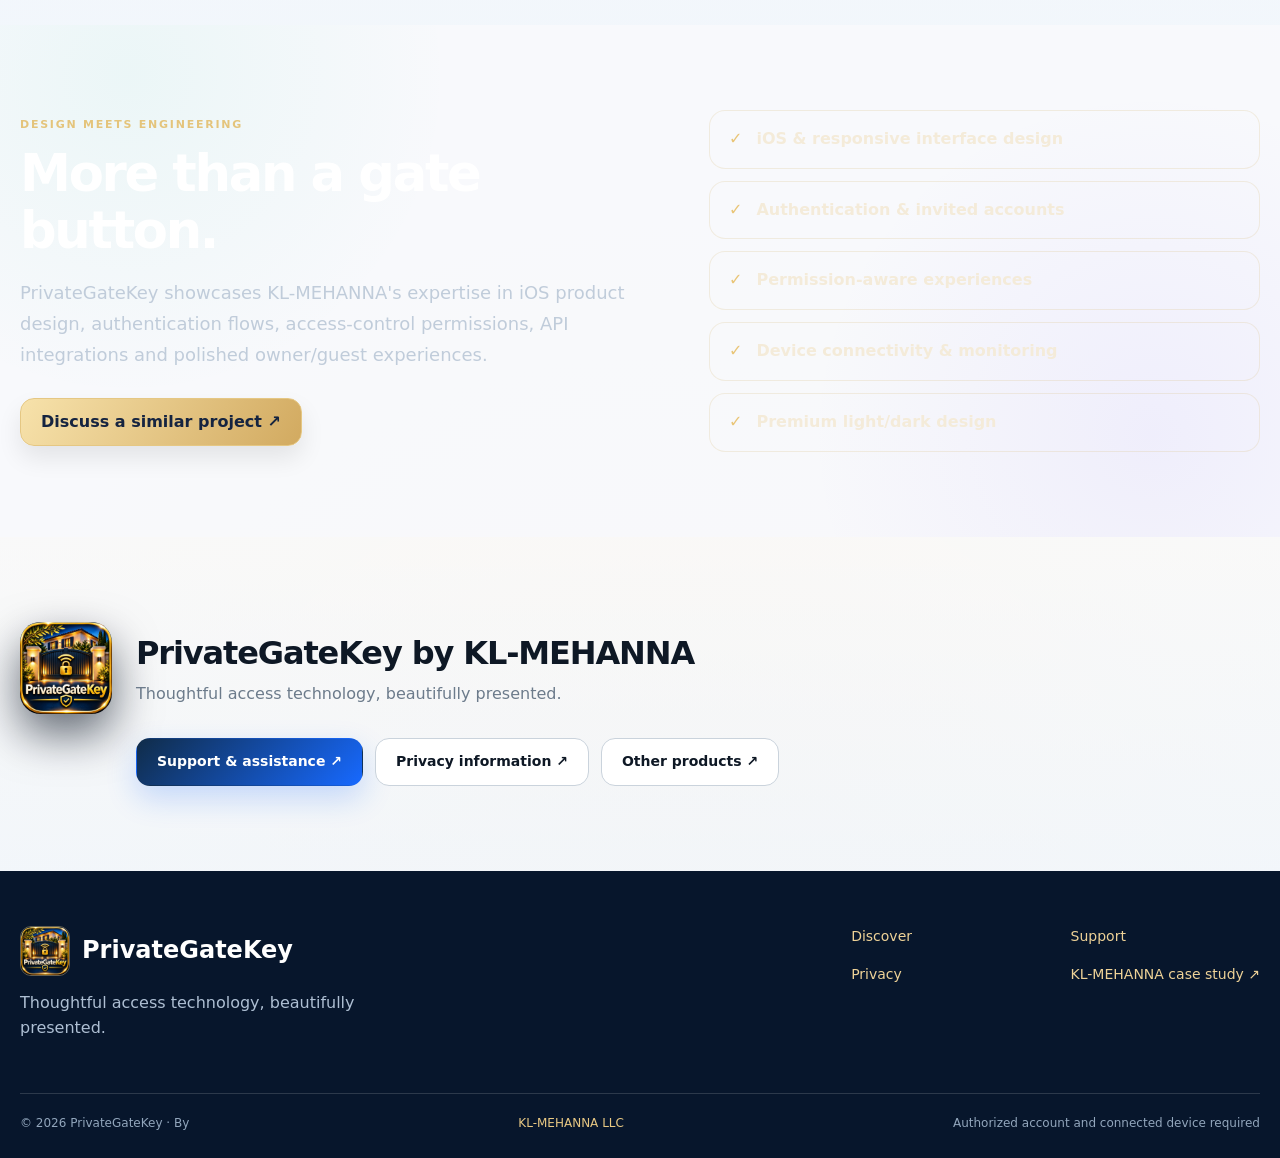
==== commit 0cfda1ec: "Publish PrivateGateKey homepage support and privacy on brand domain" ====
--- a/index.html
+++ b/index.html
@@ -1,32 +1,94 @@
 <!doctype html>
-<html lang="fr"><head>
-<meta charset="utf-8"><meta name="viewport" content="width=device-width,initial-scale=1">
-<title>PrivateGateKey — L'accès privé, en toute confiance</title>
-<meta name="description" content="PrivateGateKey, l'application iPhone premium pour gérer les accès à vos propriétés : invitations, permissions, Face ID et commande de portail sécurisée.">
-<meta name="theme-color" content="#101d2c"><meta property="og:title" content="PrivateGateKey — L'accès privé, en toute confiance"><meta property="og:description" content="Une nouvelle façon de gérer les accès de vos propriétés, avec élégance, simplicité et maîtrise."><meta property="og:type" content="website"><meta property="og:url" content="https://privategatekey.com/">
-<link rel="canonical" href="https://privategatekey.com/"><link rel="icon" href="privategatekey-icon.png" type="image/png"><link rel="apple-touch-icon" href="privategatekey-icon.png"><meta property="og:image" content="https://privategatekey.com/privategatekey-logo.webp">
-<style>
-:root{--navy:#101d2c;--navy2:#18283a;--gold:#d7b98a;--gold2:#f0dcb8;--cream:#f5f2eb;--ink:#263447;--muted:#a8b2bd}*{box-sizing:border-box}html{scroll-behavior:smooth}body{margin:0;color:var(--cream);background:var(--navy);font-family:Inter,-apple-system,BlinkMacSystemFont,"Segoe UI",Arial,sans-serif;-webkit-font-smoothing:antialiased}a{color:inherit;text-decoration:none}button{font:inherit}button:focus-visible,a:focus-visible{outline:2px solid var(--gold);outline-offset:5px}.wrap{max-width:1180px;margin:auto;padding-left:32px;padding-right:32px}.top{position:sticky;top:0;z-index:20;background:#101d2ced;backdrop-filter:blur(20px);border-bottom:1px solid #ffffff13}.nav{height:82px;display:flex;align-items:center;gap:35px}.brand{display:flex;align-items:center;gap:13px;font-size:20px;font-weight:650;letter-spacing:-.8px;white-space:nowrap}.brand span span{color:var(--gold)}.mark{height:43px;width:43px;display:grid;place-items:center;border:1px solid #d7b98a80;border-radius:13px;background:linear-gradient(145deg,#24354a,#0d1723);color:var(--gold);box-shadow:0 8px 22px #0003}.navlinks{display:flex;align-items:center;gap:31px;margin-left:auto}.navlinks a{font-size:13px;color:#c7cdd4}.navlinks a:hover{color:var(--gold)}.lang{display:flex;border:1px solid #ffffff29;border-radius:999px;padding:3px}.lang button{border:0;background:transparent;color:#bac3cd;padding:6px 10px;border-radius:999px;cursor:pointer;font-size:12px}.lang button.active{background:var(--gold);color:var(--navy);font-weight:750}.hamb{display:none}.eyebrow{display:inline-flex;align-items:center;gap:10px;color:var(--gold);text-transform:uppercase;font-size:11px;letter-spacing:3px;font-weight:650}.eyebrow:before{content:"";height:1px;width:29px;background:var(--gold)}h1,h2,h3,p{margin-top:0}.hero{position:relative;overflow:hidden;background:radial-gradient(ellipse at 80% 40%,#30445a 0%,#152336 38%,#101d2c 75%)}.hero:after{content:"";position:absolute;inset:auto -20% -300px 40%;height:500px;border-radius:50%;background:#d6ae6b0b;filter:blur(65px);pointer-events:none}.hero-grid{min-height:710px;display:grid;grid-template-columns:1.08fr .92fr;align-items:center;gap:60px;padding-top:88px;padding-bottom:106px}.hero-copy{position:relative;z-index:2}.hero h1{font-family:Georgia,"Times New Roman",serif;font-size:clamp(52px,6vw,84px);font-weight:400;line-height:1.06;letter-spacing:-2.5px;margin:28px 0 25px}.hero h1 em{font-weight:400;color:var(--gold);font-style:normal}.hero-lead{color:#b8c1ca;line-height:1.85;font-size:17px;max-width:550px}.cta{display:flex;align-items:center;gap:18px;flex-wrap:wrap;margin-top:36px}.btn{display:inline-flex;align-items:center;justify-content:center;gap:10px;padding:16px 24px;border-radius:7px;font-weight:700;font-size:13px;letter-spacing:.2px;transition:transform .2s,background .2s}.btn:hover{transform:translateY(-2px)}.btn-gold{background:linear-gradient(120deg,#ebd2a9,#cba773);color:#1b2633}.btn-line{border:1px solid #ffffff46;color:#f0e9dd}.hero-note{font-size:12px;color:#8f9cab;margin-top:24px}.showcase{position:relative;display:flex;justify-content:center;align-items:center;min-height:565px}.halo{position:absolute;width:500px;height:500px;border:1px solid #d9ba8755;border-radius:50%}.halo:after,.halo:before{content:"";position:absolute;inset:36px;border:1px solid #d9ba8726;border-radius:50%}.halo:after{inset:88px}.phone{position:relative;width:268px;height:546px;border-radius:43px;background:#060d16;border:7px solid #405266;box-shadow:24px 38px 75px #0009,inset 0 0 0 2px #9da7aa55;transform:rotate(-6deg);overflow:hidden}.island{position:absolute;z-index:2;width:88px;height:20px;background:#05090f;border-radius:30px;top:12px;left:calc(50% - 44px)}.screen{height:100%;padding:48px 18px 16px;background:linear-gradient(180deg,#142338 0%,#172638 48%,#091523 100%);overflow:hidden}.screen-brand{font-family:Georgia,serif;font-size:15px;letter-spacing:.7px;text-align:center;color:#ead4b2}.screen-kicker{text-align:center;color:#a1aeba;font-size:9px;letter-spacing:1.8px;text-transform:uppercase;margin-top:21px}.screen-head{text-align:center;font-family:Georgia,serif;font-size:24px;margin:7px 0 17px}.gate-visual{height:205px;position:relative;border-radius:12px;overflow:hidden;background:linear-gradient(180deg,#182841,#344457 58%,#263143 58%,#111b29 100%)}.gate-visual:before{content:"";position:absolute;top:20px;left:39%;height:53px;width:39px;background:#d7b98a35;filter:blur(22px)}.gate-top{position:absolute;left:15%;right:15%;top:59px;height:18px;background:#89909b;border:3px solid #596575}.gate-bars{position:absolute;left:15%;right:15%;top:77px;height:100px;background:repeating-linear-gradient(90deg,#1b293b 0 6px,#93a0aa 7px 10px,#1b293b 11px 19px);border-left:7px solid #526074;border-right:7px solid #526074;border-bottom:9px solid #536070}.gate-light{position:absolute;left:5%;top:88px;width:28px;height:74px;background:radial-gradient(ellipse at 50% 10%,#fce4a199,transparent 70%)}.screen-status{display:flex;align-items:center;justify-content:space-between;font-size:10px;color:#d9dfe5;margin:18px 0}.dot{display:inline-block;width:7px;height:7px;border-radius:50%;background:#92bd9e;margin-right:7px}.screen-button{background:linear-gradient(90deg,#dfc498,#cda978);color:#162232;text-align:center;border-radius:8px;padding:15px 8px;font-weight:750;font-size:12px}.screen-sub{text-align:center;color:#8293a3;font-size:9px;margin-top:15px}.float{position:absolute;display:flex;gap:10px;align-items:center;border:1px solid #ffffff28;backdrop-filter:blur(16px);background:#25384dcc;border-radius:12px;padding:14px 17px;box-shadow:0 15px 30px #0006;font-size:11px;color:#dce4ec}.float strong{display:block;color:#fff;font-size:12px;margin-bottom:4px}.float svg{color:var(--gold);flex-shrink:0}.float1{top:122px;right:-25px}.float2{bottom:124px;left:-21px}.trust{border-top:1px solid #ffffff13;border-bottom:1px solid #ffffff13;background:#142335}.trust-row{display:grid;grid-template-columns:repeat(3,1fr);gap:30px;padding-top:26px;padding-bottom:26px}.trust-item{display:flex;align-items:center;justify-content:center;gap:11px;color:#abb8c5;font-size:13px}.trust-item svg{color:var(--gold)}.section{padding-top:116px;padding-bottom:122px}.center{text-align:center}.section-kicker{color:#a87e4c;font-size:11px;letter-spacing:3px;text-transform:uppercase;font-weight:700}.section h2{font-family:Georgia,serif;font-size:clamp(35px,4vw,54px);font-weight:400;line-height:1.18;letter-spacing:-1.2px;margin:20px 0}.section-lead{color:#6d7884;line-height:1.8;max-width:660px;margin:0 auto;font-size:16px}.light{background:#f7f5f0;color:var(--ink)}.features{display:grid;grid-template-columns:repeat(3,1fr);gap:18px;margin-top:62px}.feature{background:#fff;border:1px solid #e6e2d9;border-radius:13px;padding:33px 27px;min-height:228px;box-shadow:0 7px 25px #27364a06}.feature-icon{height:45px;width:45px;border:1px solid #e8d8bc;border-radius:12px;display:grid;place-items:center;color:#94714c;background:#fcf8f0;margin-bottom:25px}.feature h3{font-family:Georgia,serif;font-size:22px;font-weight:400;margin-bottom:11px}.feature p{font-size:13px;line-height:1.8;color:#74808c;margin:0}.split{display:grid;grid-template-columns:1fr 1fr;gap:90px;align-items:center}.steps{display:grid;gap:27px;margin-top:39px}.step{display:grid;grid-template-columns:44px auto;gap:18px}.step-num{height:39px;width:39px;border:1px solid #c7ad85;display:grid;place-items:center;border-radius:100%;color:var(--gold);font-family:Georgia,serif}.step h3{font-size:16px;font-weight:650;margin:1px 0 6px}.step p{font-size:13px;line-height:1.8;color:#aebbc7;margin:0}.access-art{min-height:455px;border:1px solid #d7b98a31;border-radius:22px;background:radial-gradient(circle at 50% 40%,#344759,#172739 65%);display:flex;align-items:center;justify-content:center;padding:45px}.access-panel{max-width:310px;width:100%;background:#152235;border:1px solid #516071;border-radius:18px;padding:28px;box-shadow:0 35px 60px #0006}.access-panel .small{font-size:10px;color:#91a4b4;text-transform:uppercase;letter-spacing:1.4px}.access-panel .title{font-family:Georgia,serif;font-size:25px;margin:12px 0 22px}.access-row{border-top:1px solid #ffffff15;padding:15px 0;display:flex;justify-content:space-between;font-size:12px;color:#c0cbd4}.access-row strong{color:#e7ca9e;font-weight:500}.access-good{display:inline-flex;gap:8px;align-items:center;font-size:11px;color:#b8d9c0;margin-top:14px}.use-cases{background:#eae6dd;color:#253244}.use-grid{display:grid;grid-template-columns:repeat(3,1fr);gap:16px;margin-top:54px}.case{min-height:240px;border-radius:12px;padding:30px;background:#f9f7f2;position:relative;overflow:hidden}.case:after{content:"";position:absolute;width:170px;height:170px;border-radius:100%;border:1px solid #c2a78166;right:-85px;bottom:-90px}.case .num{font-family:Georgia,serif;font-size:38px;color:#b29875}.case h3{font-family:Georgia,serif;font-weight:400;font-size:24px;margin-top:30px}.case p{color:#7b858d;line-height:1.7;font-size:13px}.statement{padding:105px 32px;text-align:center;background:radial-gradient(circle at 50%,#273b51,#101d2c 75%)}.statement h2{font-family:Georgia,serif;font-size:clamp(38px,5vw,62px);font-weight:400;line-height:1.13;max-width:730px;margin:19px auto}.statement p{color:#b0bdc8;line-height:1.8}.footer{border-top:1px solid #ffffff19;padding:43px 0 27px;background:#0a1420}.footer-top{display:flex;justify-content:space-between;gap:25px;align-items:start}.footer-sub{color:#8997a4;font-size:13px;margin-top:14px;max-width:340px;line-height:1.6}.footer-links{display:flex;flex-wrap:wrap;gap:26px;font-size:13px;color:#b9c4cf}.footer-bottom{border-top:1px solid #ffffff13;margin-top:38px;padding-top:22px;display:flex;justify-content:space-between;gap:20px;color:#758493;font-size:11px}.fr,.en{display:none}html[lang=fr] .fr,html[lang=en] .en{display:initial}html[lang=fr] .fr.block,html[lang=en] .en.block{display:block}@media(max-width:950px){.hero-grid{gap:24px}.float1{right:-10px}.float2{left:-5px}.split{gap:40px}}@media(max-width:760px){.wrap{padding-left:22px;padding-right:22px}.nav{height:70px;gap:12px}.brand{font-size:18px}.mark{height:36px;width:36px}.navlinks{display:none;position:absolute;left:0;right:0;top:70px;padding:24px;background:#142335;flex-direction:column;align-items:flex-start;gap:21px}.navlinks.open{display:flex}.hamb{display:block;margin-left:auto;border:1px solid #ffffff36;background:none;color:var(--gold);border-radius:7px;font-size:20px;padding:5px 12px}.hero-grid{grid-template-columns:1fr;padding-top:70px;padding-bottom:70px}.hero h1{font-size:58px}.showcase{min-height:560px}.float1{right:0}.float2{left:0}.trust-row{grid-template-columns:1fr;gap:16px}.trust-item{justify-content:flex-start}.features,.use-grid{grid-template-columns:1fr}.section{padding-top:78px;padding-bottom:85px}.split{grid-template-columns:1fr}.access-art{min-height:380px}.footer-top,.footer-bottom{flex-direction:column}.footer-links{gap:16px}.feature{min-height:0}.hero-lead{font-size:15px}}@media(max-width:380px){.hero h1{font-size:48px}.phone{transform:scale(.88) rotate(-6deg)}.showcase{min-height:500px}.float{display:none}}
-@media(prefers-reduced-motion:reduce){html{scroll-behavior:auto}.btn{transition:none}}
-.brand .mark{background:none;border:0;box-shadow:none;overflow:hidden}.brand .mark img{display:block;width:100%;height:100%;object-fit:contain;border-radius:9px}.hero-logo{display:block;width:112px;height:112px;object-fit:contain;border-radius:24px;box-shadow:0 15px 45px #0006;margin:0 0 22px}@media(max-width:760px){.hero-logo{width:82px;height:82px;border-radius:18px;margin-bottom:16px}}</style></head>
+<html lang="en">
+<head>
+  <meta charset="utf-8">
+  <meta name="viewport" content="width=device-width,initial-scale=1">
+  <meta name="theme-color" content="#08172f">
+  <link rel="icon" type="image/png" href="/assets/img/privategatekey-icon.png">
+  <title>PrivateGateKey | Premium iPhone Gate Access and Guest Invitations</title>
+  <meta name="description" content="Discover PrivateGateKey by KL-MEHANNA: a premium iPhone application for secure gate access, individual invitations, role-based permissions, account switching and device monitoring.">
+  <meta name="robots" content="index,follow,max-snippet:-1,max-image-preview:large">
+  <link rel="canonical" href="https://privategatekey.com/">
+  <meta property="og:type" content="website">
+  <meta property="og:title" content="PrivateGateKey — Your entrance, intelligently connected | KL-MEHANNA">
+  <meta property="og:description" content="A premium iOS access experience combining authorized gate control, guest invitations and elegant management tools.">
+  <meta property="og:url" content="https://privategatekey.com/">
+  <meta property="og:image" content="https://privategatekey.com/assets/img/privategatekey-night.jpg">
+  <meta property="og:image:alt" content="PrivateGateKey premium gate access visual at night">
+  <meta name="twitter:card" content="summary_large_image">
+  <link rel="stylesheet" href="/assets/css/site.css?v=2026.11.16">
+  <link rel="stylesheet" href="/assets/css/privategatekey.css?v=2026.11.16">
+  <link rel="stylesheet" href="/assets/css/brand-site.css?v=2026.11.16">
+  <script defer src="/assets/js/brand-site.js?v=2026.11.16"></script>
+  <script type="application/ld+json">{"@context":"https://schema.org","@graph":[{"@type":"WebSite","@id":"https://privategatekey.com/#website","url":"https://privategatekey.com/","name":"PrivateGateKey"},{"@type":"WebPage","@id":"https://privategatekey.com/#webpage","url":"https://privategatekey.com/","name":"PrivateGateKey | Premium iPhone Gate Access","description":"Premium iPhone gate access with guest invitations, role-based permissions and device monitoring.","isPartOf":{"@id":"https://privategatekey.com/#website"},"primaryImageOfPage":{"@type":"ImageObject","url":"https://privategatekey.com/assets/img/privategatekey-night.jpg"}},{"@type":"SoftwareApplication","name":"PrivateGateKey","url":"https://privategatekey.com/","operatingSystem":"iOS","applicationCategory":"LifestyleApplication","description":"Permission-based gate access, invitations and monitoring for authorized users.","image":"https://privategatekey.com/assets/img/privategatekey-icon.png","publisher":{"@type":"Organization","name":"KL-MEHANNA LLC","url":"https://kl-mehanna.com/"}}]}</script>
+</head>
 <body>
-<header class="top"><div class="wrap nav"><a href="/" class="brand" aria-label="PrivateGateKey home"><span class="mark"><img src="privategatekey-logo.webp" width="43" height="43" alt="" loading="eager"></span><span>Private<span>GateKey</span></span></a><button id="menu" class="hamb" aria-expanded="false" aria-label="Menu">☰</button><nav id="navlinks" class="navlinks"><a href="#features"><span class="fr">Fonctionnalités</span><span class="en">Features</span></a><a href="#how"><span class="fr">Comment ça marche</span><span class="en">How it works</span></a><a href="#properties"><span class="fr">Propriétés</span><span class="en">Properties</span></a><a href="support.html"><span class="fr">Assistance</span><span class="en">Support</span></a></nav><div class="lang" aria-label="Language"><button data-lang="fr" class="active" aria-pressed="true">FR</button><button data-lang="en" aria-pressed="false">EN</button></div></div></header>
+<nav class="pgk-nav"><div class="container pgk-nav-inner">
+<a class="pgk-brand" href="/" aria-label="PrivateGateKey home"><img src="/assets/img/privategatekey-icon.png" width="42" height="42" alt=""><span>Private<span>Gate</span>Key</span></a>
+<div class="pgk-links" id="pgk-links"><a href="/#experience">Experience</a><a href="/#features">Features</a><a href="/#roles">Access roles</a><a href="/support.html">Support</a><a href="/privacy.html">Privacy</a><a class="pgk-company-link" href="https://kl-mehanna.com/products/privategatekey/" target="_blank" rel="noopener noreferrer">By KL-MEHANNA ↗</a></div>
+<button type="button" class="pgk-menu" aria-controls="pgk-links" aria-expanded="false" aria-label="Open navigation menu">☰</button>
+</div></nav>
 <main>
-<section class="hero"><div class="wrap hero-grid"><div class="hero-copy"><img class="hero-logo" src="privategatekey-logo.webp" width="112" height="112" alt="Logo PrivateGateKey" loading="eager"><div class="eyebrow"><span class="fr">L'art de l'accès privé</span><span class="en">The art of private access</span></div><h1><span class="fr">Votre propriété.<br>Vos accès.<br><em>Votre contrôle.</em></span><span class="en">Your property.<br>Your access.<br><em>Your control.</em></span></h1><p class="hero-lead"><span class="fr">PrivateGateKey réinvente la gestion des accès à vos propriétés. Invitez les bonnes personnes, définissez leurs permissions et pilotez votre portail depuis votre iPhone — simplement, élégamment, en confiance.</span><span class="en">PrivateGateKey elevates access management for your properties. Invite the right people, define their permissions, and operate your gate from your iPhone — simply, elegantly, confidently.</span></p><div class="cta"><a class="btn btn-gold" href="#features"><span class="fr">Découvrir PrivateGateKey →</span><span class="en">Discover PrivateGateKey →</span></a><a class="btn btn-line" href="support.html"><span class="fr">Obtenir de l'aide</span><span class="en">Get support</span></a></div><p class="hero-note"><span class="fr">Application iPhone · Disponibilité App Store prochainement</span><span class="en">iPhone app · App Store availability coming soon</span></p></div>
-<div class="showcase" aria-label="Illustration de l'interface PrivateGateKey"><div class="halo"></div><div class="phone"><div class="island"></div><div class="screen"><div class="screen-brand">PrivateGateKey</div><div class="screen-kicker"><span class="fr">Votre propriété</span><span class="en">Your property</span></div><div class="screen-head"><span class="fr">Bienvenue</span><span class="en">Welcome</span></div><div class="gate-visual"><div class="gate-light"></div><div class="gate-top"></div><div class="gate-bars"></div></div><div class="screen-status"><span><span class="dot"></span><span class="fr">Portail connecté</span><span class="en">Gate connected</span></span><span>●</span></div><div class="screen-button"><span class="fr">Commande piéton</span><span class="en">Pedestrian access</span></div><div class="screen-sub"><span class="fr">Accès sécurisé et autorisé</span><span class="en">Secure, authorized access</span></div></div></div><div class="float float1"><svg width="19" height="19" viewBox="0 0 24 24" fill="none" stroke="currentColor" stroke-width="1.5"><rect x="5" y="10" width="14" height="11" rx="2"/><path d="M8 10V7a4 4 0 018 0v3"/></svg><div><strong>Face ID</strong><span class="fr">Accès protégé</span><span class="en">Protected access</span></div></div><div class="float float2"><svg width="20" height="20" viewBox="0 0 24 24" fill="none" stroke="currentColor" stroke-width="1.5"><circle cx="12" cy="8" r="4"/><path d="M4 21c0-5 16-5 16 0"/></svg><div><strong><span class="fr">Invitations</span><span class="en">Invitations</span></strong><span class="fr">Permissions personnalisées</span><span class="en">Personalized permissions</span></div></div></div></div></section>
-<div class="trust"><div class="wrap trust-row"><div class="trust-item">◇ <span class="fr">Accès sur invitation</span><span class="en">Invitation-only access</span></div><div class="trust-item">♧ <span class="fr">Authentification Face ID</span><span class="en">Face ID authentication</span></div><div class="trust-item">◎ <span class="fr">Contrôles de sécurité intégrés</span><span class="en">Built-in safety controls</span></div></div></div>
-<section id="features" class="section light"><div class="wrap"><div class="center"><div class="section-kicker"><span class="fr">Conçu pour votre tranquillité</span><span class="en">Built for peace of mind</span></div><h2><span class="fr">L'essentiel, avec élégance.</span><span class="en">The essentials, beautifully done.</span></h2><p class="section-lead"><span class="fr">Une expérience iPhone soignée, pensée pour rendre les accès plus simples tout en gardant les autorisations sous contrôle.</span><span class="en">A refined iPhone experience designed to make access simpler while keeping permissions under control.</span></p></div><div class="features">
-<article class="feature"><div class="feature-icon">✉</div><h3><span class="fr">Invitations privées</span><span class="en">Private invitations</span></h3><p><span class="fr">Partagez un accès avec une personne autorisée, sans communiquer vos identifiants de portail.</span><span class="en">Grant access to an authorized person without sharing your gate credentials.</span></p></article>
-<article class="feature"><div class="feature-icon">♙</div><h3><span class="fr">Rôles et permissions</span><span class="en">Roles & permissions</span></h3><p><span class="fr">Distinguez administrateurs, responsables de réservation et utilisateurs selon leurs besoins.</span><span class="en">Set appropriate access for administrators, booking managers and users.</span></p></article>
-<article class="feature"><div class="feature-icon">◇</div><h3><span class="fr">Face ID</span><span class="en">Face ID</span></h3><p><span class="fr">Retrouvez vos comptes et protégez les actions sensibles avec l'authentification de l'iPhone.</span><span class="en">Access your accounts and protect sensitive actions with iPhone authentication.</span></p></article>
-<article class="feature"><div class="feature-icon">⌂</div><h3><span class="fr">Commande du portail</span><span class="en">Gate controls</span></h3><p><span class="fr">Envoyez une commande autorisée sur un équipement compatible, avec confirmation de sécurité.</span><span class="en">Send authorized commands to compatible equipment with a safety confirmation.</span></p></article>
-<article class="feature"><div class="feature-icon">◷</div><h3><span class="fr">Sécurité intégrée</span><span class="en">Built-in safeguards</span></h3><p><span class="fr">Protection contre les doubles impulsions et désactivation des commandes lorsque le portail est hors ligne.</span><span class="en">Double-command protection and disabled controls when the gate is offline.</span></p></article>
-<article class="feature"><div class="feature-icon">▤</div><h3><span class="fr">Plusieurs comptes</span><span class="en">Multiple accounts</span></h3><p><span class="fr">Passez entre vos profils autorisés sur le même iPhone, selon vos responsabilités.</span><span class="en">Switch between your authorized profiles on one iPhone, according to your role.</span></p></article>
-</div></div></section>
-<section id="how" class="section"><div class="wrap split"><div><div class="eyebrow"><span class="fr">Simple dès le premier accès</span><span class="en">Simple from the first access</span></div><h2><span class="fr">Inviter. Autoriser.<br>Accéder.</span><span class="en">Invite. Authorize.<br>Access.</span></h2><p style="color:#aebbc7;line-height:1.8"><span class="fr">Chaque personne voit les fonctionnalités qui correspondent à son rôle et à ses autorisations.</span><span class="en">Each person sees only the features available to their role and permissions.</span></p><div class="steps"><div class="step"><div class="step-num">01</div><div><h3><span class="fr">Invitez vos utilisateurs</span><span class="en">Invite your users</span></h3><p><span class="fr">Un parcours dédié permet de rejoindre la propriété avec une invitation.</span><span class="en">A dedicated invitation flow enables users to join the property.</span></p></div></div><div class="step"><div class="step-num">02</div><div><h3><span class="fr">Définissez les droits</span><span class="en">Define access rights</span></h3><p><span class="fr">Chaque rôle dispose uniquement des accès qui lui sont attribués.</span><span class="en">Each role has access only to its assigned permissions.</span></p></div></div><div class="step"><div class="step-num">03</div><div><h3><span class="fr">Gardez la maîtrise</span><span class="en">Stay in control</span></h3><p><span class="fr">Vérifiez la connexion du portail avant toute commande physique.</span><span class="en">Verify gate connectivity before sending any physical command.</span></p></div></div></div></div><div class="access-art"><div class="access-panel"><div class="small">PRIVATEGATEKEY · ACCESS</div><div class="title"><span class="fr">Mon espace privé</span><span class="en">My private space</span></div><div class="access-row"><span><span class="fr">Session active</span><span class="en">Active session</span></span><strong><span class="fr">Administrateur</span><span class="en">Administrator</span></strong></div><div class="access-row"><span><span class="fr">Accès portail</span><span class="en">Gate access</span></span><strong><span class="fr">Autorisé</span><span class="en">Authorized</span></strong></div><div class="access-row"><span><span class="fr">Authentification</span><span class="en">Authentication</span></span><strong>Face ID</strong></div><div class="access-good">● <span class="fr">Contrôle des accès actif</span><span class="en">Access control active</span></div></div></div></div></section>
-<section id="properties" class="section use-cases"><div class="wrap"><div class="center"><div class="section-kicker"><span class="fr">Une vision multi-propriétés</span><span class="en">A multi-property vision</span></div><h2><span class="fr">Pensé pour chaque lieu.</span><span class="en">Made for every place.</span></h2><p class="section-lead"><span class="fr">PrivateGateKey est né d'un besoin concret et évolue vers une gestion d'accès adaptée à plusieurs propriétés. La compatibilité dépend de l'équipement et de la configuration.</span><span class="en">PrivateGateKey was born from a real-life need and is evolving towards access management across multiple properties. Compatibility depends on equipment and setup.</span></p></div><div class="use-grid"><article class="case"><div class="num">01</div><h3><span class="fr">Résidences privées</span><span class="en">Private residences</span></h3><p><span class="fr">Un accès clair et contrôlé pour les proches et personnes autorisées.</span><span class="en">Clear, controlled access for family and authorized guests.</span></p></article><article class="case"><div class="num">02</div><h3><span class="fr">Locations saisonnières</span><span class="en">Short-term rentals</span></h3><p><span class="fr">Des autorisations adaptées à la réservation et au séjour.</span><span class="en">Permissions adapted to reservations and stays.</span></p></article><article class="case"><div class="num">03</div><h3><span class="fr">Gestion multi-sites</span><span class="en">Multi-site management</span></h3><p><span class="fr">Une plateforme conçue pour accueillir progressivement plusieurs lieux.</span><span class="en">A platform designed to progressively support multiple properties.</span></p></article></div></div></section>
-<section class="statement"><div class="eyebrow"><span class="fr">PRIVATEGATEKEY POUR IPHONE</span><span class="en">PRIVATEGATEKEY FOR IPHONE</span></div><h2><span class="fr">La liberté d'accueillir.<br><span style="color:var(--gold)">La sérénité de contrôler.</span></span><span class="en">The freedom to welcome.<br><span style="color:var(--gold)">The confidence to control.</span></span></h2><p><span class="fr">L'application prépare son arrivée sur l'App Store.</span><span class="en">The app is preparing for its App Store launch.</span></p><div class="cta" style="justify-content:center"><a href="support.html" class="btn btn-gold"><span class="fr">Contacter l'assistance →</span><span class="en">Contact support →</span></a></div></section>
-</main><footer class="footer"><div class="wrap"><div class="footer-top"><div><a href="/" class="brand"><span class="mark" aria-hidden="true">⌂</span><span>Private<span>GateKey</span></span></a><p class="footer-sub"><span class="fr">Une expérience d'accès privée, élégante et maîtrisée. Par KL-Mehanna.</span><span class="en">An elegant, controlled private access experience. By KL-Mehanna.</span></p></div><div class="footer-links"><a href="support.html"><span class="fr">Assistance</span><span class="en">Support</span></a><a href="privacy.html"><span class="fr">Confidentialité</span><span class="en">Privacy</span></a><a href="https://kl-mehanna.com/" rel="noopener">KL-Mehanna</a></div></div><div class="footer-bottom"><span>© <span id="year">2026</span> PrivateGateKey · KL-Mehanna</span><span><span class="fr">Maquette illustrative — l'interface réelle peut différer.</span><span class="en">Illustrative interface — actual app may differ.</span></span></div></div></footer>
-<script>
-(function(){let saved;try{saved=localStorage.getItem('pgk-lang')}catch(e){}const lang=saved==='en'||saved==='fr'?saved:(navigator.language||'fr').toLowerCase().startsWith('fr')?'fr':'en';function setLang(l){document.documentElement.lang=l;document.querySelectorAll('[data-lang]').forEach(b=>{const a=b.dataset.lang===l;b.classList.toggle('active',a);b.setAttribute('aria-pressed',a?'true':'false')});try{localStorage.setItem('pgk-lang',l)}catch(e){}}document.querySelectorAll('[data-lang]').forEach(b=>b.addEventListener('click',()=>setLang(b.dataset.lang)));setLang(lang);document.getElementById('year').textContent=new Date().getFullYear();const m=document.getElementById('menu'),n=document.getElementById('navlinks');m.addEventListener('click',()=>{const o=n.classList.toggle('open');m.setAttribute('aria-expanded',String(o))});n.querySelectorAll('a').forEach(a=>a.addEventListener('click',()=>{n.classList.remove('open');m.setAttribute('aria-expanded','false')}))})();
-</script></body></html>+  <header class="privategatekey-hero">
+    <div class="container privategatekey-hero-layout">
+      <div class="privategatekey-hero-copy">
+        <div class="privategatekey-brand-lockup"><img src="/assets/img/privategatekey-icon.png" width="78" height="78" alt="PrivateGateKey application icon"><div><span class="privategatekey-overline">KL-MEHANNA · FEATURED IOS PRODUCT</span><strong>PrivateGateKey</strong></div></div>
+        <h1>Your entrance.<br><em>Intelligently connected.</em></h1>
+        <p class="privategatekey-lead">A premium iPhone application for secure gate access. Give the right person the right access, at the right time — with a calm, elegant experience for residents, booking managers and guests.</p>
+        <div class="privategatekey-hero-chips"><span>iPhone application</span><span>Secure invitations</span><span>Smart gate integration</span></div>
+        <div class="actions"><a class="btn privategatekey-gold-btn" href="#experience">Explore PrivateGateKey ↓</a><a class="btn privategatekey-outline-btn" href="/support.html">PrivateGateKey support ↗</a></div>
+        <p class="privategatekey-availability">Access requires an authorized account and a compatible, connected gate system. App Store availability is subject to the official product release.</p>
+      </div>
+      <figure class="privategatekey-hero-visual">
+        <img class="privategatekey-hero-photo" src="/assets/img/privategatekey-night.jpg" width="960" height="640" alt="PrivateGateKey's illuminated gate visual in the app's dark experience">
+        <div class="privategatekey-float-card"><span class="privategatekey-float-icon">✦</span><div><strong>Designed for peace of mind</strong><span>Premium design · Responsible access</span></div></div>
+        <figcaption>Night-time visual used in the PrivateGateKey experience.</figcaption>
+      </figure>
+    </div>
+  </header>
+
+  <section class="privategatekey-intro" id="experience"><div class="container">
+    <div class="privategatekey-centered-head"><span class="privategatekey-eyebrow">THE PRIVATEGATEKEY EXPERIENCE</span><h2>One entrance. Clear permissions. Effortless access.</h2><p>PrivateGateKey brings secure access and guest management together in one thoughtfully designed iPhone experience — while keeping safety and user control at its core.</p></div>
+    <div class="privategatekey-feature-grid" id="features">
+      <article class="privategatekey-feature"><span class="privategatekey-feature-mark">01</span><h3>Controlled gate access</h3><p>Authorized users can request a gate action with an explicit confirmation step. A short anti-repeat safeguard helps prevent accidental double activation.</p></article>
+      <article class="privategatekey-feature"><span class="privategatekey-feature-mark">02</span><h3>Individual invitations</h3><p>Invite a guest or a booking manager without sharing administrator credentials. Permissions are assigned to the right account and managed centrally.</p></article>
+      <article class="privategatekey-feature"><span class="privategatekey-feature-mark">03</span><h3>Connected device monitoring</h3><p>See when the connected gate controller is online or offline. When physical position sensors are absent, PrivateGateKey does not guess whether the gate is open or closed.</p></article>
+      <article class="privategatekey-feature"><span class="privategatekey-feature-mark">04</span><h3>Multiple account profiles</h3><p>Switch between previously authenticated accounts, with supported biometric re-verification and clear visibility of the active session.</p></article>
+    </div>
+  </div></section>
+
+  <section class="privategatekey-roles" id="roles"><div class="container">
+    <div class="privategatekey-split-heading"><div><span class="privategatekey-eyebrow">BUILT FOR REAL-WORLD STAYS</span><h2>From the owner to the guest, everyone sees what matters.</h2></div><p>Role-based access helps separate administration, reservation responsibilities and everyday entry, without making the experience complicated.</p></div>
+    <div class="privategatekey-role-grid">
+      <article><span class="privategatekey-role-number">01 / ADMIN</span><h3>Administrator</h3><p>Manage access, authorized accounts, invitations and the connected gate experience.</p></article>
+      <article><span class="privategatekey-role-number">02 / BOOKING MANAGER</span><h3>Booking manager</h3><p>Access the reservations and permissions specifically assigned to the booking manager.</p></article>
+      <article><span class="privategatekey-role-number">03 / USER</span><h3>Guest or resident</h3><p>Use the gate access that has been granted, without unnecessary administration controls.</p></article>
+    </div>
+  </div></section>
+
+  <section class="privategatekey-gallery"><div class="container">
+    <div class="privategatekey-centered-head"><span class="privategatekey-eyebrow">LIGHT & DARK LUXURY</span><h2>Purposeful design, day and night.</h2><p>A considered visual language, with navy, champagne gold and distinctive gate imagery. The app adapts to light and dark appearances.</p></div>
+    <div class="privategatekey-gallery-grid">
+      <figure><img src="/assets/img/privategatekey-night.jpg" width="960" height="640" loading="lazy" alt="PrivateGateKey dark appearance: illuminated gate at night"><figcaption><strong>Dark Luxury</strong><span>Depth, contrast and a warm champagne accent.</span></figcaption></figure>
+      <figure><img src="/assets/img/privategatekey-day.jpg" width="960" height="640" loading="lazy" alt="PrivateGateKey light appearance: entrance gate by day"><figcaption><strong>Light Luxury</strong><span>Bright, welcoming and easy to navigate.</span></figcaption></figure>
+    </div>
+    <p class="privategatekey-gallery-note">These are the gate imagery assets used by the application; they are not screenshots of the live control interface.</p>
+  </div></section>
+
+  <section class="privategatekey-architecture"><div class="container privategatekey-architecture-layout">
+    <div><span class="privategatekey-eyebrow">DESIGN MEETS ENGINEERING</span><h2>More than a gate button.</h2><p>PrivateGateKey showcases KL-MEHANNA's expertise in iOS product design, authentication flows, access-control permissions, API integrations and polished owner/guest experiences.</p><div class="actions"><a class="btn privategatekey-gold-btn" href="https://kl-mehanna.com/#contact" target="_blank" rel="noopener noreferrer">Discuss a similar project ↗</a></div></div>
+    <div class="privategatekey-architecture-points"><span>iOS & responsive interface design</span><span>Authentication & invited accounts</span><span>Permission-aware experiences</span><span>Device connectivity & monitoring</span><span>Premium light/dark design</span></div>
+  </div></section>
+
+  <section class="privategatekey-bottom"><div class="container privategatekey-bottom-inner">
+    <img src="/assets/img/privategatekey-icon.png" alt="" width="92" height="92" loading="lazy">
+    <div><h2>PrivateGateKey by KL-MEHANNA</h2><p>Thoughtful access technology, beautifully presented.</p></div>
+    <div class="actions"><a class="btn btn-primary" href="/support.html">Support & assistance ↗</a><a class="btn" href="/privacy.html">Privacy information ↗</a><a class="btn" href="https://kl-mehanna.com/#products" target="_blank" rel="noopener noreferrer">Other products ↗</a></div>
+  </div></section>
+</main>
+<footer class="pgk-footer"><div class="container"><div class="pgk-footer-grid">
+<div><a class="pgk-footer-brand" href="/"><img src="/assets/img/privategatekey-icon.png" width="50" height="50" alt=""><strong>PrivateGateKey</strong></a><p>Thoughtful access technology, beautifully presented.</p></div>
+<div class="pgk-footer-links"><a href="/">Discover</a><a href="/support.html">Support</a><a href="/privacy.html">Privacy</a><a href="https://kl-mehanna.com/products/privategatekey/" target="_blank" rel="noopener noreferrer">KL-MEHANNA case study ↗</a></div>
+</div><div class="pgk-footer-bottom">© 2026 PrivateGateKey · By <a href="https://kl-mehanna.com/" target="_blank" rel="noopener noreferrer">KL-MEHANNA LLC</a><span>Authorized account and connected device required</span></div></div></footer>
+</body>
+</html>
--- a/assets/css/site.css
+++ b/assets/css/site.css
@@ -0,0 +1,568 @@
+:root{
+--ink:#0f1720;--muted:#5e6a78;--bg:#f4f6f8;--paper:#fff;--line:#dfe5ea;--navy:#0e2740;--blue:#1769ff;--orange:#f59e0b;--mint:#23b89a;--shadow:0 24px 60px rgba(21,40,60,.10);--max:1240px;--r:26px
+}
+*{box-sizing:border-box}html{scroll-behavior:smooth}body{margin:0;font-family:Inter,ui-sans-serif,system-ui,-apple-system,BlinkMacSystemFont,"Segoe UI",sans-serif;background:var(--bg);color:var(--ink);line-height:1.55}a{color:inherit;text-decoration:none}img{display:block;max-width:100%}.container{width:min(calc(100% - 40px),var(--max));margin:auto}.nav{position:sticky;top:0;z-index:60;background:rgba(244,246,248,.86);backdrop-filter:blur(18px);border-bottom:1px solid rgba(15,23,32,.07)}.nav-inner{height:76px;display:flex;align-items:center;gap:28px}.brand{display:flex;align-items:center;gap:12px;font-weight:900;letter-spacing:-.02em}.mark{width:36px;height:36px;border-radius:11px;background:linear-gradient(135deg,var(--navy),#173d61);position:relative;box-shadow:0 9px 22px rgba(14,39,64,.18)}.mark:before{content:"K";position:absolute;left:8px;top:5px;color:#fff;font-weight:900;font-size:19px}.mark:after{content:"M";position:absolute;right:4px;bottom:2px;color:var(--orange);font-weight:900;font-size:10px}.nav-links{margin-left:auto;display:flex;align-items:center;gap:22px}.nav-links a{font-size:14px;color:#3c4856}.nav-links a:hover{color:var(--ink)}.pill{padding:10px 14px;border-radius:999px;border:1px solid #cad3dc;background:rgba(255,255,255,.7)}.menu{display:none;margin-left:auto;border:0;background:none;font-size:25px}.hero{padding:96px 0 76px;overflow:hidden}.hero-grid{display:grid;grid-template-columns:1.05fr .95fr;gap:66px;align-items:center}.kicker{display:inline-flex;align-items:center;gap:8px;font-size:12px;font-weight:850;letter-spacing:.16em;text-transform:uppercase;color:#657486}.dot{width:8px;height:8px;border-radius:99px;background:var(--orange)}h1{font-size:clamp(52px,6.5vw,82px);line-height:.99;letter-spacing:-.052em;margin:18px 0 22px}.hero p{font-size:20px;color:var(--muted);max-width:690px}.actions{display:flex;gap:12px;flex-wrap:wrap;margin-top:28px}.btn{min-height:48px;padding:0 20px;border-radius:14px;display:inline-flex;align-items:center;justify-content:center;font-weight:800;border:1px solid #cad3dc;background:#fff}.btn-primary{background:var(--ink);color:#fff;border-color:var(--ink);box-shadow:0 12px 30px rgba(15,23,32,.18)}.btn-accent{background:var(--orange);border-color:var(--orange);color:#1d1504}.hero-visual{position:relative;min-height:520px}.stack-card{position:absolute;border-radius:28px;box-shadow:var(--shadow);border:1px solid rgba(255,255,255,.8);background:#fff;overflow:hidden}.stack-card.code{inset:38px 62px 60px 30px;background:linear-gradient(155deg,#102a44,#0d1722);color:#d8eaff;padding:26px}.code-lines{font-family:ui-monospace,SFMono-Regular,Menlo,monospace;font-size:13px;line-height:1.8;opacity:.9}.stack-card.mini{width:240px;right:0;top:0;padding:22px}.stack-card.mini b{font-size:26px}.stack-card.product{width:270px;right:12px;bottom:0;background:#08121f;padding:10px}.stack-card.product img{border-radius:20px}.orb{position:absolute;width:320px;height:320px;border-radius:50%;filter:blur(80px);background:rgba(23,105,255,.16);left:20%;top:20%}section{padding:86px 0}.section-head{max-width:820px;margin-bottom:36px}.section-head h2{font-size:clamp(36px,4.5vw,58px);line-height:1.04;letter-spacing:-.04em;margin:10px 0 16px}.section-head p{color:var(--muted);font-size:18px}.grid-3{display:grid;grid-template-columns:repeat(3,1fr);gap:20px}.grid-2{display:grid;grid-template-columns:1fr 1fr;gap:22px}.card{background:var(--paper);border:1px solid var(--line);border-radius:var(--r);padding:28px;box-shadow:0 14px 40px rgba(21,40,60,.05)}.card h3{font-size:24px;letter-spacing:-.025em;margin:16px 0 8px}.card p{color:var(--muted)}.icon{width:48px;height:48px;border-radius:15px;display:grid;place-items:center;background:#edf3ff;color:var(--blue);font-weight:900}.tag{display:inline-flex;padding:7px 10px;border-radius:999px;background:#eef3f6;color:#536272;font-size:11px;font-weight:850;letter-spacing:.08em;text-transform:uppercase}.dark{background:var(--ink);color:#fff}.dark .section-head p{color:#aeb9c5}.dark .card{background:#151f29;border-color:#263442;box-shadow:none}.dark .card p{color:#acb7c1}.dark .tag{background:#22303e;color:#c9d5df}.showcase{display:grid;grid-template-columns:.95fr 1.05fr;gap:50px;align-items:center}.showcase.reverse{grid-template-columns:1.05fr .95fr}.showcase.reverse .visual{order:1}.showcase.reverse .copy{order:2}.copy h3{font-size:42px;line-height:1.06;letter-spacing:-.035em;margin:12px 0}.copy p{font-size:18px;color:var(--muted)}.visual{border-radius:30px;overflow:hidden;box-shadow:var(--shadow);border:1px solid var(--line);background:#fff;padding:10px}.visual img{border-radius:21px}.feature-list{display:grid;grid-template-columns:1fr 1fr;gap:10px;margin-top:20px}.feature{border:1px solid var(--line);background:#fff;padding:12px 14px;border-radius:14px;font-size:14px}.partner{display:grid;grid-template-columns:1fr .9fr;gap:28px;align-items:stretch}.partner-main{padding:42px;border-radius:32px;background:linear-gradient(145deg,#fff,#f6f9fb);border:1px solid var(--line)}.partner-logo{font-size:34px;font-weight:900;letter-spacing:-.04em}.partner-logo span{color:var(--blue)}.partner-side{border-radius:32px;padding:34px;background:#0f1720;color:#fff}.partner-side p{color:#b8c1ca}.industries{display:grid;grid-template-columns:repeat(4,1fr);gap:18px}.industry{min-height:230px;border-radius:24px;padding:24px;border:1px solid var(--line);background:#fff;display:flex;flex-direction:column}.industry strong{font-size:23px;letter-spacing:-.025em}.industry p{color:var(--muted);font-size:14px}.industry .n{margin-top:auto;font-size:12px;font-weight:900;color:#98a3ae;letter-spacing:.12em}.process{display:grid;grid-template-columns:repeat(4,1fr);gap:16px}.step{padding:24px;border-top:3px solid var(--ink);background:#fff;border-radius:0 0 18px 18px}.step b{font-size:12px;letter-spacing:.15em;color:#8a96a2}.step h4{font-size:20px;margin:12px 0 6px}.step p{color:var(--muted);font-size:14px}.cta{border-radius:34px;padding:50px;background:linear-gradient(120deg,#0f1720,#112f4e);color:#fff;display:flex;justify-content:space-between;align-items:center;gap:32px}.cta h3{font-size:40px;line-height:1.05;letter-spacing:-.035em;margin:0}.cta p{color:#c3ced8}.footer{padding:48px 0 28px;border-top:1px solid var(--line);background:#fff}.footer-grid{display:grid;grid-template-columns:1.5fr repeat(3,1fr);gap:28px}.footer a{display:block;color:#667483;font-size:14px;margin:8px 0}.footer h5{margin:0 0 10px}.footer-note{margin-top:30px;padding-top:18px;border-top:1px solid var(--line);font-size:12px;color:#8995a0}.page-hero{padding:78px 0 42px}.page-hero h1{font-size:clamp(44px,5.8vw,72px)}.legal{max-width:900px}.legal h2{margin-top:34px}.legal p,.legal li{color:var(--muted)}.quote{font-size:22px;line-height:1.4;padding-left:22px;border-left:3px solid var(--orange);color:#27313c}.mini-note{font-size:13px;color:#7f8b96}.metric-grid{display:grid;grid-template-columns:repeat(3,1fr);gap:14px}.metric{padding:22px;border-radius:20px;background:#f7f9fb;border:1px solid var(--line)}.metric b{display:block;font-size:26px}.metric span{color:var(--muted);font-size:13px}
+@media(max-width:980px){.nav-links{display:none}.menu{display:block}.hero-grid,.showcase,.showcase.reverse,.partner{grid-template-columns:1fr}.showcase.reverse .visual,.showcase.reverse .copy{order:initial}.grid-3{grid-template-columns:1fr 1fr}.industries{grid-template-columns:1fr 1fr}.process{grid-template-columns:1fr 1fr}.hero-visual{min-height:470px}.cta{flex-direction:column;align-items:flex-start}.footer-grid{grid-template-columns:1fr 1fr}}
+@media(max-width:640px){.container{width:min(calc(100% - 24px),var(--max))}.hero{padding:62px 0 54px}.hero h1{font-size:49px}.hero p{font-size:17px}.hero-visual{min-height:420px}.stack-card.code{inset:36px 28px 55px 0}.stack-card.mini{width:205px}.stack-card.product{width:210px}.grid-3,.grid-2,.industries,.process,.footer-grid,.metric-grid{grid-template-columns:1fr}.feature-list{grid-template-columns:1fr}.copy h3{font-size:34px}.partner-main,.partner-side,.cta{padding:28px}section{padding:64px 0}.nav-inner{height:68px}}
+@media(prefers-reduced-motion:reduce){html{scroll-behavior:auto}*{transition:none!important;animation:none!important}}
+
+.language-switcher{position:relative;margin-left:auto}
+.language-current,.language-menu button{font:inherit}
+.language-current{display:flex;align-items:center;gap:8px;min-height:40px;padding:8px 12px;border:1px solid #cad3dc;border-radius:999px;background:rgba(255,255,255,.86);color:#27313c;font-size:13px;font-weight:800;cursor:pointer}
+.lang-flag{font-size:18px;line-height:1}.lang-chevron{font-size:13px;color:#7a8794;margin-left:2px}
+.language-menu{display:none;position:absolute;right:0;top:48px;min-width:180px;padding:8px;background:#fff;border:1px solid var(--line);border-radius:16px;box-shadow:0 18px 50px rgba(21,40,60,.16);z-index:90}
+.language-switcher[data-open="1"] .language-menu{display:grid;gap:4px}
+.language-menu button{display:flex;align-items:center;gap:10px;width:100%;padding:10px 12px;border:0;border-radius:11px;background:transparent;color:#33404d;font-size:14px;text-align:left;cursor:pointer}
+.language-menu button:hover,.language-menu button[aria-selected="true"]{background:#f2f5f8;color:#0f1720}
+html[dir="rtl"] body{text-align:right}
+html[dir="rtl"] .nav-inner,html[dir="rtl"] .actions,html[dir="rtl"] .partner,html[dir="rtl"] .showcase,html[dir="rtl"] .footer-grid{direction:rtl}
+html[dir="rtl"] .brand,html[dir="rtl"] .language-current,html[dir="rtl"] .language-menu button{direction:rtl}
+html[dir="rtl"] .nav-links{margin-left:0;margin-right:auto}
+html[dir="rtl"] .language-menu{right:auto;left:0}
+html[dir="rtl"] .quote{padding-left:0;padding-right:22px;border-left:0;border-right:3px solid var(--orange)}
+@media(max-width:980px){.language-switcher{margin-left:auto}.nav-links+.language-switcher{margin-left:auto}html[dir="rtl"] .language-switcher{margin-right:auto;margin-left:0}}
+@media(max-width:640px){.language-current span:nth-child(2){display:none}.language-current{padding:8px 10px}.language-menu{min-width:165px}}
+
+.lang-flag{width:22px;height:15px;display:inline-flex;align-items:center;justify-content:center;overflow:hidden;border-radius:3px;box-shadow:0 0 0 1px rgba(15,23,32,.12);flex:0 0 auto}
+.lang-flag svg{width:100%;height:100%;display:block}
+
+
+.contact-section{background:linear-gradient(180deg,#f4f6f8,#edf2f6)}
+.contact-grid{display:grid;grid-template-columns:.9fr 1.1fr;gap:26px;align-items:stretch}
+.contact-card,.contact-form{background:#fff;border:1px solid var(--line);border-radius:28px;padding:30px;box-shadow:0 16px 44px rgba(21,40,60,.06)}
+.contact-card h3{font-size:30px;line-height:1.08;letter-spacing:-.03em;margin:14px 0 24px}
+.contact-list{display:grid;gap:14px}
+.contact-list>div{padding:14px 0;border-bottom:1px solid #edf1f4}
+.contact-list>div:last-child{border-bottom:0}
+.contact-list span{display:block;color:#85919d;font-size:12px;font-weight:850;letter-spacing:.1em;text-transform:uppercase;margin-bottom:5px}
+.contact-list strong,.contact-list a{font-size:16px;color:#1a2734}
+.contact-list a:hover{color:var(--blue)}
+.contact-form{display:grid;gap:16px}
+.form-row{display:grid;grid-template-columns:1fr 1fr;gap:14px}
+.contact-form label{display:grid;gap:7px;font-size:13px;font-weight:800;color:#536272}
+.contact-form input,.contact-form textarea{width:100%;border:1px solid #d7dfe6;background:#f9fbfc;border-radius:14px;padding:13px 14px;font:inherit;color:var(--ink);outline:none;transition:border-color .15s,box-shadow .15s}
+.contact-form textarea{resize:vertical;min-height:150px}
+.contact-form input:focus,.contact-form textarea:focus{border-color:#8eb4ff;box-shadow:0 0 0 4px rgba(23,105,255,.08)}
+.contact-form .btn{justify-self:start;border:0;cursor:pointer}
+.footer-contact-meta{margin-top:16px;padding-top:14px;border-top:1px solid var(--line)}
+.footer-contact-meta a,.footer-contact-meta span{display:block;color:#667483;font-size:13px;margin:5px 0}
+html[dir="rtl"] .contact-grid,html[dir="rtl"] .form-row{direction:rtl}
+@media(max-width:980px){.contact-grid{grid-template-columns:1fr}}
+@media(max-width:640px){.form-row{grid-template-columns:1fr}.contact-card,.contact-form{padding:22px}}
+
+.registration-block strong{display:block;max-width:420px;line-height:1.45;margin-bottom:10px}
+.registration-block .license-badge{display:inline-flex!important;align-items:center;width:auto!important;margin-top:2px;padding:7px 10px;border-radius:999px;background:#eaf5ff;color:#315c81;font-weight:800;font-size:13px;line-height:1.2}
+
+
+/* ===== KL-MEHANNA 2026 COLOR SYSTEM ===== */
+:root{
+  --blue:#1f78ff;
+  --cyan:#19b9ff;
+  --purple:#7b5cff;
+  --violet:#9b5cff;
+  --orange:#ff9d23;
+  --mint:#20c9a6;
+  --rose:#ff5c8a;
+  --navy:#0b2745;
+  --ink:#0e1825;
+  --muted:#657486;
+  --bg:#f5f8fc;
+  --line:#dbe5ef;
+  --brand-gradient:linear-gradient(135deg,#1769ff 0%,#19b9ff 36%,#7b5cff 72%,#ff8a3d 100%);
+  --soft-gradient:linear-gradient(135deg,rgba(23,105,255,.10),rgba(25,185,255,.08) 35%,rgba(123,92,255,.09) 70%,rgba(255,157,35,.08));
+}
+
+/* Global atmosphere */
+body{
+  background:
+    radial-gradient(circle at 8% 2%,rgba(25,185,255,.10),transparent 28%),
+    radial-gradient(circle at 94% 12%,rgba(123,92,255,.10),transparent 30%),
+    radial-gradient(circle at 52% 96%,rgba(255,157,35,.08),transparent 34%),
+    var(--bg);
+}
+.nav{
+  background:rgba(247,250,253,.84);
+  border-bottom:1px solid rgba(23,105,255,.10);
+  box-shadow:0 8px 30px rgba(16,45,78,.05);
+}
+.mark{
+  background:linear-gradient(145deg,#0d2f50,#1769ff 62%,#19b9ff);
+  box-shadow:0 10px 28px rgba(23,105,255,.22);
+}
+.mark:after{color:#ffb23d}
+.nav-links a{transition:color .16s,transform .16s}
+.nav-links a:hover{color:var(--blue);transform:translateY(-1px)}
+.pill{
+  border-color:rgba(23,105,255,.24);
+  background:linear-gradient(135deg,rgba(255,255,255,.95),rgba(235,245,255,.95));
+  box-shadow:0 8px 24px rgba(23,105,255,.08);
+}
+
+/* Hero / page headers */
+.hero{
+  position:relative;
+  background:
+    radial-gradient(circle at 82% 24%,rgba(25,185,255,.16),transparent 28%),
+    radial-gradient(circle at 68% 72%,rgba(123,92,255,.12),transparent 30%),
+    linear-gradient(180deg,rgba(255,255,255,.45),rgba(245,248,252,.2));
+}
+.hero:before,.page-hero:before{
+  content:"";
+  position:absolute;
+  inset:0 auto auto 0;
+  width:100%;
+  height:5px;
+  background:var(--brand-gradient);
+}
+.hero h1,.page-hero h1{
+  color:#0d1825;
+}
+.hero h1{
+  background:linear-gradient(110deg,#0d1825 0%,#0d1825 48%,#1769ff 72%,#7b5cff 100%);
+  -webkit-background-clip:text;
+  background-clip:text;
+  color:transparent;
+}
+.page-hero{
+  position:relative;
+  overflow:hidden;
+  background:
+    radial-gradient(circle at 88% 20%,rgba(25,185,255,.16),transparent 30%),
+    radial-gradient(circle at 12% 100%,rgba(123,92,255,.12),transparent 32%),
+    linear-gradient(135deg,#f9fcff,#f3f7ff 52%,#fff8ef);
+}
+.kicker{color:#56708d}
+.kicker .dot,.dot{
+  background:linear-gradient(135deg,var(--orange),#ffbf47);
+  box-shadow:0 0 0 5px rgba(255,157,35,.10);
+}
+
+/* Buttons */
+.btn{
+  transition:transform .16s,box-shadow .16s,border-color .16s;
+}
+.btn:hover{transform:translateY(-2px);box-shadow:0 12px 28px rgba(31,70,110,.12)}
+.btn-primary{
+  background:linear-gradient(135deg,#102c49,#1769ff);
+  border-color:transparent;
+  box-shadow:0 12px 30px rgba(23,105,255,.22);
+}
+.btn-accent{
+  background:linear-gradient(135deg,#ffb02f,#ff8a3d);
+  border-color:transparent;
+  color:#231604;
+  box-shadow:0 10px 26px rgba(255,157,35,.20);
+}
+
+/* Alternating sections across every page */
+main>section:nth-of-type(odd):not(.dark):not(.contact-section){
+  background:linear-gradient(180deg,rgba(255,255,255,.44),rgba(241,247,253,.72));
+}
+main>section:nth-of-type(even):not(.dark):not(.contact-section){
+  background:
+    radial-gradient(circle at 10% 10%,rgba(32,201,166,.06),transparent 26%),
+    radial-gradient(circle at 90% 80%,rgba(123,92,255,.07),transparent 28%),
+    rgba(249,251,254,.80);
+}
+.dark{
+  background:
+    radial-gradient(circle at 85% 15%,rgba(25,185,255,.18),transparent 28%),
+    radial-gradient(circle at 15% 90%,rgba(123,92,255,.18),transparent 30%),
+    linear-gradient(135deg,#0d1825,#0c2741 55%,#15213b);
+}
+
+/* Section headings */
+.section-head h2{
+  color:#102036;
+}
+.section-head h2:after{
+  content:"";
+  display:block;
+  width:84px;
+  height:5px;
+  border-radius:999px;
+  margin-top:16px;
+  background:var(--brand-gradient);
+}
+.dark .section-head h2{color:#fff}
+.dark .section-head h2:after{background:linear-gradient(90deg,#19b9ff,#7b5cff,#ff9d23)}
+
+/* Generic cards */
+.card{
+  position:relative;
+  overflow:hidden;
+  border-color:rgba(38,91,142,.13);
+  box-shadow:0 18px 45px rgba(26,64,101,.07);
+  transition:transform .18s,box-shadow .18s,border-color .18s;
+}
+.card:before{
+  content:"";
+  position:absolute;
+  left:0;right:0;top:0;
+  height:5px;
+  background:linear-gradient(90deg,#1769ff,#19b9ff);
+}
+.card:nth-child(2):before{background:linear-gradient(90deg,#7b5cff,#b25cff)}
+.card:nth-child(3):before{background:linear-gradient(90deg,#20c9a6,#19b9ff)}
+.card:nth-child(4):before{background:linear-gradient(90deg,#ff9d23,#ff6b45)}
+.card:nth-child(5):before{background:linear-gradient(90deg,#ff5c8a,#7b5cff)}
+.card:nth-child(6):before{background:linear-gradient(90deg,#19b9ff,#20c9a6)}
+.card:hover{transform:translateY(-5px);box-shadow:0 24px 55px rgba(23,75,125,.12);border-color:rgba(23,105,255,.22)}
+.icon{
+  background:linear-gradient(135deg,#edf4ff,#e7f8ff);
+  color:#1769ff;
+  box-shadow:inset 0 0 0 1px rgba(23,105,255,.08);
+}
+.card:nth-child(2) .icon{background:#f1edff;color:#7454ee}
+.card:nth-child(3) .icon{background:#e8fbf6;color:#149b81}
+.card:nth-child(4) .icon{background:#fff4df;color:#dd7d00}
+.card:nth-child(5) .icon{background:#fff0f5;color:#e54779}
+.card:nth-child(6) .icon{background:#ebfaff;color:#139bcf}
+
+/* Tags and feature chips */
+.tag{
+  background:linear-gradient(135deg,#edf4ff,#eff9ff);
+  color:#34658e;
+  border:1px solid rgba(23,105,255,.08);
+}
+.feature{
+  position:relative;
+  overflow:hidden;
+  border-color:rgba(23,105,255,.12);
+  box-shadow:0 8px 22px rgba(26,64,101,.04);
+}
+.feature:before{
+  content:"";
+  width:7px;height:7px;border-radius:50%;
+  background:linear-gradient(135deg,#19b9ff,#7b5cff);
+  display:inline-block;margin-right:9px;
+}
+
+/* Showcases */
+.showcase .visual{
+  border-color:rgba(23,105,255,.18);
+  box-shadow:0 26px 65px rgba(14,54,94,.14);
+}
+.showcase .copy h3{color:#102036}
+.dark .showcase .copy h3{color:#fff}
+.partner-main{
+  background:
+    radial-gradient(circle at 100% 0,rgba(25,185,255,.11),transparent 35%),
+    linear-gradient(145deg,#fff,#f4f9ff);
+  border-color:rgba(23,105,255,.15);
+  box-shadow:0 20px 45px rgba(26,64,101,.07);
+}
+.partner-side{
+  background:
+    radial-gradient(circle at 90% 15%,rgba(123,92,255,.30),transparent 35%),
+    linear-gradient(145deg,#0f1720,#123352);
+}
+.partner-logo span{
+  background:linear-gradient(90deg,#1769ff,#7b5cff);
+  -webkit-background-clip:text;
+  color:transparent;
+}
+
+/* Industry cards */
+.industry{
+  position:relative;
+  overflow:hidden;
+  border-color:rgba(38,91,142,.13);
+  box-shadow:0 15px 38px rgba(26,64,101,.06);
+  transition:transform .18s,box-shadow .18s;
+}
+.industry:before{content:"";position:absolute;left:0;right:0;top:0;height:5px;background:#1769ff}
+.industry:nth-child(2):before{background:#7b5cff}
+.industry:nth-child(3):before{background:#20c9a6}
+.industry:nth-child(4):before{background:#ff9d23}
+.industry:hover{transform:translateY(-4px);box-shadow:0 22px 50px rgba(26,64,101,.10)}
+.industry:nth-child(1) .tag{background:#eaf3ff;color:#1769ff}
+.industry:nth-child(2) .tag{background:#f0edff;color:#6d52e5}
+.industry:nth-child(3) .tag{background:#e8fbf6;color:#118c75}
+.industry:nth-child(4) .tag{background:#fff3df;color:#ce7600}
+
+/* Process */
+.step{
+  border-top:0;
+  position:relative;
+  overflow:hidden;
+  box-shadow:0 14px 34px rgba(26,64,101,.05);
+}
+.step:before{content:"";position:absolute;left:0;right:0;top:0;height:4px;background:#1769ff}
+.step:nth-child(2):before{background:#7b5cff}
+.step:nth-child(3):before{background:#20c9a6}
+.step:nth-child(4):before{background:#ff9d23}
+.step:nth-child(1) b{color:#1769ff}
+.step:nth-child(2) b{color:#6d52e5}
+.step:nth-child(3) b{color:#11977f}
+.step:nth-child(4) b{color:#d97b00}
+
+/* Metrics */
+.metric{
+  border-color:rgba(23,105,255,.11);
+  background:linear-gradient(145deg,#fbfdff,#eef6ff);
+}
+.metric:nth-child(2){background:linear-gradient(145deg,#fcfbff,#f0edff)}
+.metric:nth-child(3){background:linear-gradient(145deg,#fbfffd,#eafbf6)}
+.metric b{color:#153b61}
+
+/* Contact */
+.contact-section{
+  background:
+    radial-gradient(circle at 8% 12%,rgba(25,185,255,.13),transparent 28%),
+    radial-gradient(circle at 92% 78%,rgba(123,92,255,.12),transparent 31%),
+    linear-gradient(180deg,#f3f8fd,#eef4fb);
+}
+.contact-card,.contact-form{
+  border-color:rgba(23,105,255,.14);
+  box-shadow:0 22px 55px rgba(19,68,112,.10);
+}
+.contact-card{
+  background:
+    linear-gradient(#fff,#fff) padding-box,
+    var(--brand-gradient) border-box;
+  border:2px solid transparent;
+}
+.contact-form{
+  background:
+    radial-gradient(circle at 100% 0,rgba(123,92,255,.06),transparent 32%),
+    #fff;
+}
+.contact-card h3{
+  color:#102036;
+}
+.contact-list>div{
+  border-bottom-color:#e5edf5;
+  padding:16px 14px;
+  border-radius:14px;
+  transition:background .16s;
+}
+.contact-list>div:hover{background:#f6faff}
+.contact-list>div:nth-child(1){background:linear-gradient(135deg,#f1f7ff,#f7f3ff)}
+.contact-list>div:nth-child(2){background:linear-gradient(135deg,#f8fbff,#eef8ff)}
+.contact-list>div:nth-child(3){background:linear-gradient(135deg,#f7fffc,#ebfbf5)}
+.contact-list>div:nth-child(4){background:linear-gradient(135deg,#fffaf2,#fff4e6)}
+.contact-list>div:nth-child(5){background:linear-gradient(135deg,#f7f5ff,#f2f0ff)}
+.contact-list span{color:#66809a}
+.contact-list a{display:block;margin-top:5px}
+.contact-list div:last-child a{color:#315f9c}
+.registration-block .license-badge{
+  background:linear-gradient(135deg,#e7f3ff,#eee9ff);
+  color:#315c81;
+  border:1px solid rgba(23,105,255,.10);
+}
+.contact-form input,.contact-form textarea{
+  background:#fbfdff;
+  border-color:#d9e5ef;
+}
+.contact-form input:focus,.contact-form textarea:focus{
+  border-color:#5d9cff;
+  box-shadow:0 0 0 4px rgba(23,105,255,.10);
+}
+
+/* Legal content */
+.legal{
+  background:rgba(255,255,255,.88);
+  border:1px solid rgba(23,105,255,.10);
+  border-radius:28px;
+  padding:34px;
+  box-shadow:0 18px 45px rgba(26,64,101,.06);
+}
+.legal h2{color:#173f68}
+.legal h2:before{
+  content:"";
+  display:inline-block;
+  width:8px;height:8px;border-radius:50%;
+  background:linear-gradient(135deg,#19b9ff,#7b5cff);
+  margin-right:10px;
+}
+
+/* Unified footer */
+.footer{
+  color:#dce9f6;
+  border-top:0;
+  background:
+    radial-gradient(circle at 12% 10%,rgba(25,185,255,.16),transparent 28%),
+    radial-gradient(circle at 88% 90%,rgba(123,92,255,.17),transparent 32%),
+    linear-gradient(135deg,#0b1724,#0e2943 55%,#121d35);
+}
+.footer .brand{color:#fff}
+.footer .footer-desc{color:#aebed0!important}
+.footer h5{color:#fff}
+.footer a{color:#b9cbe0;transition:color .16s,transform .16s}
+.footer a:hover{color:#69caff;transform:translateX(2px)}
+.footer-contact-meta{border-top-color:rgba(255,255,255,.12)}
+.footer-contact-meta a,.footer-contact-meta span{color:#aebed0}
+.footer-note{border-top-color:rgba(255,255,255,.10);color:#8298ad}
+.footer .mark{box-shadow:0 9px 25px rgba(25,185,255,.18)}
+
+/* Language switcher */
+.language-current{
+  border-color:rgba(23,105,255,.18);
+  box-shadow:0 8px 20px rgba(23,105,255,.06);
+}
+.language-menu{
+  border-color:rgba(23,105,255,.12);
+  box-shadow:0 22px 50px rgba(18,54,90,.16);
+}
+.language-menu button:hover,.language-menu button[aria-selected="true"]{
+  background:linear-gradient(135deg,#edf5ff,#f3efff);
+  color:#174b7c;
+}
+
+/* RTL polish */
+html[dir="rtl"] .feature:before{margin-right:0;margin-left:9px}
+html[dir="rtl"] .legal h2:before{margin-right:0;margin-left:10px}
+
+/* Mobile */
+@media(max-width:640px){
+  .hero h1{
+    background:linear-gradient(120deg,#0d1825 0%,#1769ff 72%,#7b5cff 100%);
+    -webkit-background-clip:text;background-clip:text;color:transparent;
+  }
+  .legal{padding:22px}
+}
+
+
+/* Footer brand alignment fix */
+.footer .brand{
+  display:inline-flex;
+  align-items:center;
+  gap:12px;
+  margin:0;
+  color:#fff;
+}
+.footer .brand .mark{
+  display:block;
+  flex:0 0 36px;
+  width:36px;
+  height:36px;
+}
+.footer .brand:hover{transform:none}
+
+
+/* ===== Live site version popup ===== */
+.site-update-popup{position:fixed;left:50%;bottom:22px;transform:translateX(-50%);z-index:99999;width:min(94vw,720px);animation:siteUpdateIn .28s ease-out}
+.site-update-card{display:grid;grid-template-columns:auto 1fr auto;gap:16px;align-items:center;padding:18px;border-radius:22px;border:1px solid rgba(255,255,255,.18);background:linear-gradient(135deg,rgba(10,25,42,.98),rgba(15,54,88,.98));color:#fff;box-shadow:0 24px 70px rgba(3,18,34,.34);backdrop-filter:blur(18px);-webkit-backdrop-filter:blur(18px)}
+.site-update-icon{width:46px;height:46px;border-radius:15px;display:grid;place-items:center;font-size:28px;font-weight:800;background:linear-gradient(135deg,#1769ff,#19b9ff 55%,#7b5cff);box-shadow:0 10px 25px rgba(23,105,255,.3)}
+.site-update-copy{min-width:0}.site-update-label{font-size:11px;font-weight:850;letter-spacing:.12em;text-transform:uppercase;color:#78d3ff;margin-bottom:4px}
+.site-update-copy strong{display:block;font-size:17px;line-height:1.2;color:#fff;margin-bottom:4px}
+.site-update-copy p{margin:0;color:#c8d6e6;font-size:13px;line-height:1.45}
+.site-update-refresh{border:0;border-radius:14px;padding:12px 16px;white-space:nowrap;cursor:pointer;font:inherit;font-size:13px;font-weight:850;color:#0b1d2e;background:linear-gradient(135deg,#fff,#dff4ff);box-shadow:0 8px 22px rgba(0,0,0,.16);transition:transform .16s,box-shadow .16s}
+.site-update-refresh:hover{transform:translateY(-1px);box-shadow:0 11px 26px rgba(0,0,0,.2)}
+html[dir="rtl"] .site-update-card{direction:rtl;text-align:right}
+@keyframes siteUpdateIn{from{opacity:0;transform:translate(-50%,14px)}to{opacity:1;transform:translate(-50%,0)}}
+@media(max-width:640px){.site-update-popup{bottom:12px;width:calc(100vw - 20px)}.site-update-card{grid-template-columns:auto 1fr;padding:15px;gap:12px}.site-update-icon{width:40px;height:40px;border-radius:13px;font-size:24px}.site-update-refresh{grid-column:1/-1;width:100%}}
+
+
+/* ===== Secure Resend contact form ===== */
+.contact-honeypot{position:absolute!important;left:-10000px!important;top:auto!important;width:1px!important;height:1px!important;overflow:hidden!important}
+.contact-form button[disabled]{opacity:.7;cursor:wait;transform:none;box-shadow:none}
+.contact-form-status{margin:0;font-size:14px;font-weight:750;line-height:1.45;min-height:20px}
+.contact-form-status:empty{display:none}
+.contact-form-status[data-state="sending"]{color:#5f7183}
+.contact-form-status[data-state="success"]{color:#0a7a5a}
+.contact-form-status[data-state="error"]{color:#b42318}
+.contact-secure-note{margin-top:-4px}
+
+
+/* ===== DOM-EDGE Client Portal showcase ===== */
+.dom-edge-showcase{
+  position:relative;
+  overflow:hidden;
+  padding:18px !important;
+  background:
+    radial-gradient(circle at 18% 12%,rgba(25,185,255,.13),transparent 30%),
+    radial-gradient(circle at 86% 88%,rgba(32,201,166,.12),transparent 34%),
+    linear-gradient(145deg,#07111e,#0c2236 58%,#0a1828) !important;
+  border:1px solid rgba(105,202,255,.22) !important;
+}
+.dom-edge-showcase:before{
+  content:"";
+  position:absolute;
+  inset:0;
+  pointer-events:none;
+  background:linear-gradient(120deg,rgba(255,255,255,.035),transparent 28%,transparent 72%,rgba(255,255,255,.025));
+}
+.dom-edge-showcase img{
+  position:relative;
+  z-index:1;
+  display:block;
+  width:100%;
+  height:auto;
+  max-height:none;
+  object-fit:contain;
+  border-radius:18px;
+  box-shadow:0 28px 80px rgba(0,0,0,.34);
+}
+.stack-card.product img[src*="dom-edge-client-portal-showcase"]{
+  width:100%;
+  height:100%;
+  object-fit:cover;
+  object-position:center;
+}
+@media(max-width:980px){
+  .dom-edge-showcase{padding:14px !important}
+}
+@media(max-width:640px){
+  .dom-edge-showcase{padding:10px !important;border-radius:22px}
+  .dom-edge-showcase img{border-radius:14px}
+}
+
+/* ===== DOM-EDGE Trading showcase ===== */
+.trading-showcase{
+  position:relative;
+  min-height:360px;
+  display:grid;
+  place-items:center;
+  padding:18px !important;
+  overflow:hidden;
+  background:
+    radial-gradient(circle at 20% 18%,rgba(50,190,255,.13),transparent 32%),
+    radial-gradient(circle at 82% 76%,rgba(73,239,190,.10),transparent 34%),
+    linear-gradient(145deg,#07111e,#0b1b2d 58%,#07131f) !important;
+  border:1px solid rgba(104,197,255,.22) !important;
+}
+.trading-showcase:before{
+  content:"";
+  position:absolute;
+  inset:0;
+  pointer-events:none;
+  background:linear-gradient(120deg,rgba(255,255,255,.035),transparent 30%,transparent 72%,rgba(255,255,255,.025));
+}
+.trading-showcase img{
+  position:relative;
+  z-index:1;
+  width:100%;
+  height:auto;
+  max-height:430px;
+  object-fit:contain;
+  border-radius:18px;
+  box-shadow:0 28px 80px rgba(0,0,0,.34);
+}
+@media(max-width:640px){
+  .trading-showcase{min-height:280px;padding:10px !important;border-radius:22px}
+  .trading-showcase img{border-radius:14px}
+}
+
+.footer-compliance-note{margin-top:26px;padding-top:18px;border-top:1px solid var(--line);font-size:11px;line-height:1.6;color:#8995a0;max-width:980px}
+
+/* Unified KL-MEHANNA identity, shared with LinkedIn */
+.brand .mark{background:#081e38 url('/assets/img/kl-mehanna-brand.svg') center/cover no-repeat;box-shadow:0 9px 22px rgba(14,39,64,.22);border-radius:9px}
+.brand .mark:before,.brand .mark:after{display:none}
+
+/* Dark portfolio sections: secondary buttons must not inherit white text on white surfaces. */
+.dark .actions .btn:not(.btn-primary):not(.btn-accent){
+  color:#123048;
+  background:#fff;
+  border-color:#d3dce5;
+}
+.dark .actions .btn:not(.btn-primary):not(.btn-accent):hover,
+.dark .actions .btn:not(.btn-primary):not(.btn-accent):focus-visible{
+  color:#0b2745;
+  background:#eef7ff;
+  border-color:#89b8e3;
+}
+
+/* Shared responsive navigation: preserve all links after adding PrivateGateKey. */
+@media(min-width:981px) and (max-width:1200px){.nav-links{display:none}.menu{display:block}.language-switcher{margin-left:auto}}
--- a/assets/css/privategatekey.css
+++ b/assets/css/privategatekey.css
@@ -0,0 +1,80 @@
+/* PrivateGateKey showcase — scoped styles, shared KL-MEHANNA navigation and footer remain intact. */
+:root{--gk-navy:#081730;--gk-navy-light:#142d4f;--gk-gold:#e4c47b;--gk-gold-deep:#c99d51}
+.privategatekey-hero{background:radial-gradient(ellipse at 68% 6%,#18365c 0,transparent 45%),linear-gradient(125deg,#061127,#0d2442 68%,#0c2139);color:#fff;padding:82px 0 88px;overflow:hidden}
+.privategatekey-hero-layout{display:grid;grid-template-columns:minmax(0,1.06fr) minmax(0,.94fr);align-items:center;gap:65px}
+.privategatekey-brand-lockup{display:flex;align-items:center;gap:17px;margin-bottom:25px}
+.privategatekey-brand-lockup img,.privategatekey-bottom-inner>img,.privategatekey-home-brand img{border-radius:22%;box-shadow:0 20px 45px #020b1a99;flex-shrink:0}
+.privategatekey-brand-lockup strong{display:block;font-size:35px;line-height:1.05;letter-spacing:-.035em;color:#fff}
+.privategatekey-overline,.privategatekey-eyebrow{display:block;font-weight:800;letter-spacing:.16em;text-transform:uppercase;font-size:11px;color:var(--gk-gold)}
+.privategatekey-hero h1{font-size:clamp(46px,5.2vw,74px);line-height:1.04;letter-spacing:-.05em;margin:0 0 24px;color:#fff}
+.privategatekey-hero h1 em{font-style:normal;color:#efd9a3}
+.privategatekey-hero .privategatekey-lead{font-size:18px;line-height:1.76;color:#d0d9e5;max-width:610px;margin:0}
+.privategatekey-hero-chips{display:flex;flex-wrap:wrap;gap:9px;margin:25px 0 0}
+.privategatekey-hero-chips span{font-size:12px;font-weight:700;border:1px solid #d7bd8350;border-radius:999px;color:#f8e4ba;background:#f1c86f12;padding:8px 12px}
+.privategatekey-gold-btn{background:linear-gradient(120deg,#f7e2ab,#d2aa60);color:#152440!important;border:1px solid #e5c783!important;box-shadow:0 12px 24px #00000016}
+.privategatekey-outline-btn{background:transparent!important;color:#fff!important;border:1px solid #ffffff6d!important}
+.privategatekey-availability{font-size:12px;color:#a6b8cc;margin:17px 0 0;max-width:570px;line-height:1.55}
+.privategatekey-hero-visual{position:relative;margin:0;min-width:0;isolation:isolate}
+.privategatekey-hero-visual:before{content:"";position:absolute;inset:-19px 14px 35px -15px;border:1px solid #d4ac6f60;border-radius:34px;z-index:-1}
+.privategatekey-hero-photo{height:540px;width:100%;object-fit:cover;object-position:50% 45%;border-radius:26px;border:1px solid #c3a47066;box-shadow:0 34px 60px #02081177}
+.privategatekey-hero-visual figcaption{font-size:11px;color:#a5b6c8;text-align:right;margin-top:11px}
+.privategatekey-float-card{position:absolute;left:-28px;bottom:41px;max-width:calc(100% - 32px);display:flex;gap:14px;align-items:center;border-radius:16px;border:1px solid #cbaa6795;padding:15px 19px;background:#0c1e37e8;backdrop-filter:blur(16px);box-shadow:0 16px 50px #0008}
+.privategatekey-float-card strong{font-size:15px;color:#fff;display:block}.privategatekey-float-card span:not(.privategatekey-float-icon){display:block;font-size:11px;color:#b6c7d5;margin-top:3px}
+.privategatekey-float-icon{width:36px;height:36px;display:grid;place-items:center;color:#1a2740;background:#f0d79d;border-radius:12px;font-size:22px}
+.privategatekey-intro,.privategatekey-roles,.privategatekey-gallery,.privategatekey-architecture,.privategatekey-bottom{padding:85px 0}
+.privategatekey-intro{background:#f6f8fb}.privategatekey-centered-head{text-align:center;max-width:850px;margin:0 auto 46px}
+.privategatekey-centered-head h2,.privategatekey-split-heading h2,.privategatekey-architecture h2{font-size:clamp(36px,4vw,54px);letter-spacing:-.045em;line-height:1.13;margin:12px 0 16px}
+.privategatekey-centered-head>p,.privategatekey-split-heading>p,.privategatekey-architecture p{font-size:18px;line-height:1.7;color:#617080}
+.privategatekey-feature-grid{display:grid;grid-template-columns:repeat(4,minmax(0,1fr));gap:17px}
+.privategatekey-feature{border:1px solid #dfe7ee;border-radius:25px;background:#fff;padding:28px 24px;box-shadow:0 16px 38px #10203b0b}
+.privategatekey-feature-mark{display:grid;place-items:center;width:45px;height:45px;border-radius:14px;color:#ad803a;background:#fbf2e2;font-size:13px;font-weight:900;letter-spacing:.08em}
+.privategatekey-feature h3{font-size:22px;line-height:1.2;letter-spacing:-.03em;margin:25px 0 11px;color:#12213b}
+.privategatekey-feature p{font-size:15px;line-height:1.68;color:#657484;margin:0}
+.privategatekey-roles{background:#fff}.privategatekey-split-heading{display:grid;grid-template-columns:1.15fr .85fr;gap:60px;align-items:end;margin-bottom:35px}
+.privategatekey-split-heading>p{margin:0 0 12px}
+.privategatekey-role-grid{display:grid;grid-template-columns:repeat(3,minmax(0,1fr));gap:15px}
+.privategatekey-role-grid article{padding:34px 30px;border-radius:23px;background:#f5f7f9;border:1px solid #e3e8ef}
+.privategatekey-role-number{display:inline-block;font-size:11px;font-weight:850;letter-spacing:.15em;color:#b08a48}
+.privategatekey-role-grid h3{font-size:26px;letter-spacing:-.035em;margin:20px 0 8px;color:#12213b}
+.privategatekey-role-grid p{color:#627180;line-height:1.7;margin:0}
+.privategatekey-gallery{background:linear-gradient(#e9eef4,#f7f9fb)}
+.privategatekey-gallery-grid{display:grid;grid-template-columns:1fr 1fr;gap:24px}
+.privategatekey-gallery-grid figure{margin:0;overflow:hidden;background:#fff;border:1px solid #d9e1ea;border-radius:26px;box-shadow:0 20px 45px #0f203516}
+.privategatekey-gallery-grid img{width:100%;height:330px;object-fit:cover;object-position:center}
+.privategatekey-gallery-grid figcaption{padding:19px 23px;display:flex;flex-direction:column;gap:3px}
+.privategatekey-gallery-grid figcaption strong{font-size:20px;color:#182740}
+.privategatekey-gallery-grid figcaption span{font-size:14px;color:#637182}
+.privategatekey-gallery-note{text-align:center;font-size:12px;color:#6a7785;margin:19px 0 0}
+.privategatekey-architecture{background:#0b1b34;color:#fff}
+.privategatekey-architecture-layout{display:grid;grid-template-columns:1.05fr .95fr;gap:80px;align-items:center}
+.privategatekey-architecture h2{color:#fff}.privategatekey-architecture p{color:#c0ccda}
+.privategatekey-architecture-points{display:grid;gap:12px}
+.privategatekey-architecture-points span{background:#ffffff09;border:1px solid #d6b87836;border-radius:16px;padding:16px 19px;color:#f4ebd9;font-weight:650}
+.privategatekey-architecture-points span:before{content:"✓";color:#e9c577;font-weight:900;margin-right:14px}
+.privategatekey-bottom{background:#f9fafc}
+.privategatekey-bottom-inner{display:grid;grid-template-columns:auto minmax(0,1fr);gap:24px;align-items:center}
+.privategatekey-bottom-inner h2{font-size:32px;letter-spacing:-.035em;margin:0 0 4px}
+.privategatekey-bottom-inner p{color:#6c7b8b;margin:0}
+.privategatekey-bottom-inner .actions{grid-column:2;margin:0}
+.privategatekey-bottom-inner .btn{font-size:14px}
+/* Prominent PrivateGateKey section on the KL-MEHANNA homepage. */
+.privategatekey-home{padding:83px 0;background:#f0f3f8}
+.privategatekey-home-shell{position:relative;overflow:hidden;background:linear-gradient(115deg,#08172d,#112d4e);border:1px solid #b9935b44;border-radius:34px;box-shadow:0 28px 75px #14233c20;display:grid;grid-template-columns:1.07fr .93fr;min-height:460px;align-items:stretch}
+.privategatekey-home-copy{padding:48px clamp(28px,4vw,60px);position:relative;z-index:1;color:#fff}
+.privategatekey-home-brand{display:flex;gap:14px;align-items:center;margin-bottom:23px}
+.privategatekey-home-brand span{display:block;font-size:11px;letter-spacing:.16em;font-weight:850;color:#e4c47b}
+.privategatekey-home-brand strong{font-size:29px;letter-spacing:-.035em}
+.privategatekey-home-copy h2{font-size:clamp(35px,3.5vw,50px);line-height:1.08;letter-spacing:-.045em;margin:0 0 17px;color:#fff}
+.privategatekey-home-copy h2 em{font-style:normal;color:#f0d799}
+.privategatekey-home-copy>p{font-size:17px;line-height:1.7;color:#cdd9e7;max-width:550px;margin:0}
+.privategatekey-home-points{display:flex;gap:9px;flex-wrap:wrap;margin-top:20px}
+.privategatekey-home-points span{display:inline-block;border:1px solid #e4c47b50;border-radius:999px;padding:7px 11px;font-size:12px;font-weight:650;color:#f1e4c9}
+.privategatekey-home-image{position:relative;min-width:0;min-height:370px;overflow:hidden}
+.privategatekey-home-image img{position:absolute;inset:0;width:100%;height:100%;object-fit:cover;object-position:60% 50%}
+.privategatekey-home-image:after{content:"";position:absolute;inset:0;background:linear-gradient(90deg,#102b4a 0%,transparent 25%),linear-gradient(0deg,#07152b88,transparent 37%)}
+.privategatekey-home-image-label{position:absolute;bottom:27px;right:26px;z-index:1;padding:12px 16px;background:#06172dce;border:1px solid #efcf9169;border-radius:12px;font-size:12px;font-weight:750;color:#f6d99a}
+@media(max-width:1150px){.privategatekey-feature-grid{grid-template-columns:repeat(2,minmax(0,1fr))}.privategatekey-hero-layout{gap:35px}.privategatekey-hero-photo{height:490px}}
+@media(max-width:980px){.privategatekey-hero-layout,.privategatekey-home-shell,.privategatekey-architecture-layout,.privategatekey-split-heading{grid-template-columns:1fr}.privategatekey-hero{padding:62px 0}.privategatekey-hero-visual{max-width:720px;margin:auto;width:100%}.privategatekey-hero-photo{height:390px}.privategatekey-hero-visual:before{inset:-10px 20px 18px 0}.privategatekey-float-card{left:16px;bottom:33px}.privategatekey-home-image{min-height:300px}.privategatekey-home-image:after{background:linear-gradient(0deg,#07152b88,transparent 36%)}.privategatekey-split-heading,.privategatekey-architecture-layout{gap:20px}}
+@media(max-width:640px){.privategatekey-hero{padding:44px 0 58px}.privategatekey-hero h1{font-size:clamp(40px,11vw,57px)}.privategatekey-brand-lockup img{width:64px;height:64px}.privategatekey-brand-lockup strong{font-size:29px}.privategatekey-overline{font-size:9px}.privategatekey-hero .privategatekey-lead{font-size:16px}.privategatekey-feature-grid,.privategatekey-role-grid,.privategatekey-gallery-grid{grid-template-columns:1fr}.privategatekey-hero-photo{height:310px}.privategatekey-hero-visual:before{display:none}.privategatekey-float-card{padding:10px 13px;left:12px;bottom:30px}.privategatekey-intro,.privategatekey-roles,.privategatekey-gallery,.privategatekey-architecture,.privategatekey-bottom{padding:60px 0}.privategatekey-centered-head{margin-bottom:32px}.privategatekey-role-grid article{padding:27px 24px}.privategatekey-gallery-grid img{height:240px}.privategatekey-architecture-points span{padding:14px}.privategatekey-bottom-inner{grid-template-columns:1fr;text-align:center;justify-items:center}.privategatekey-bottom-inner .actions{grid-column:1;justify-content:center}.privategatekey-home{padding:60px 0}.privategatekey-home-shell{border-radius:25px}.privategatekey-home-copy{padding:33px 23px}.privategatekey-home-copy>p{font-size:16px}.privategatekey-home-image{min-height:240px}.privategatekey-home-image-label{right:14px;bottom:13px}}
+html[dir="rtl"] .privategatekey-home-shell,html[dir="rtl"] .privategatekey-hero-layout,html[dir="rtl"] .privategatekey-role-grid,html[dir="rtl"] .privategatekey-architecture-layout{direction:rtl}
+html[dir="rtl"] .privategatekey-architecture-points span:before{margin-left:14px;margin-right:0}
--- a/assets/css/brand-site.css
+++ b/assets/css/brand-site.css
@@ -0,0 +1,24 @@
+/* PrivateGateKey public product website: dark navy / champagne gold. */
+.pgk-nav{position:sticky;top:0;z-index:100;background:rgba(7,22,43,.98);border-bottom:1px solid rgba(233,196,123,.27);backdrop-filter:blur(18px);color:#fff}
+.pgk-nav-inner{display:flex;align-items:center;gap:32px;min-height:78px}
+.pgk-brand{display:inline-flex;align-items:center;gap:12px;color:#fff;text-decoration:none;font-size:24px;white-space:nowrap;font-weight:850;letter-spacing:-.035em}
+.pgk-brand img,.pgk-footer-brand img{flex-shrink:0;border-radius:11px;border:1px solid rgba(238,204,139,.4)}
+.pgk-brand>span>span{color:#edd08b}
+.pgk-links{display:flex;align-items:center;gap:23px;margin-left:auto}
+.pgk-links a{font-size:13px;font-weight:700;text-decoration:none;color:#cbd7e4}
+.pgk-links a:hover,.pgk-links a:focus-visible{color:#f4dca7}
+.pgk-company-link{border:1px solid #e9c78055;border-radius:999px;padding:10px 14px;background:#e9c78017;color:#edcc87!important}
+.pgk-menu{display:none;margin-left:auto;color:#f4dca7;background:transparent;border:1px solid #e9c78077;border-radius:12px;padding:5px 11px;font-size:25px;cursor:pointer}
+.pgk-nav a:focus-visible,.pgk-menu:focus-visible{outline:3px solid #e9c780;outline-offset:4px}
+.pgk-footer{background:#07162c;color:#b5c5d6;padding:55px 0 25px}
+.pgk-footer-grid{display:flex;justify-content:space-between;align-items:start;gap:25px}
+.pgk-footer-brand{display:flex;align-items:center;gap:12px;color:#fff;font-size:24px}
+.pgk-footer-grid p{max-width:400px;margin:15px 0;color:#aebfd3}
+.pgk-footer-links{display:grid;grid-template-columns:1fr 1fr;gap:16px 30px}
+.pgk-footer-links a{color:#eed297;font-size:14px}
+.pgk-footer-links a:hover{color:#fff}
+.pgk-footer-bottom{border-top:1px solid #ffffff26;display:flex;justify-content:space-between;gap:18px;flex-wrap:wrap;font-size:12px;margin-top:38px;padding-top:20px;color:#92a6bc}
+.pgk-footer-bottom a{color:#e8c883}
+@media(max-width:1160px){.pgk-links{gap:14px}.pgk-brand{font-size:20px}.pgk-links a{font-size:12px}}
+@media(max-width:980px){.pgk-menu{display:block}.pgk-links{display:none;position:absolute;top:100%;left:0;right:0;background:#081b33;border-bottom:1px solid #e9c78077;padding:20px 5vw 26px;box-shadow:0 16px 32px #0007;flex-direction:column;align-items:stretch;gap:19px}.pgk-links[data-open="1"]{display:flex}.pgk-links a{font-size:16px}.pgk-company-link{align-self:flex-start}}
+@media(max-width:640px){.pgk-nav-inner{min-height:70px}.pgk-brand{font-size:22px}.pgk-footer{padding-top:40px}.pgk-footer-grid{flex-direction:column}.pgk-footer-links{grid-template-columns:1fr 1fr;gap:14px 24px}}
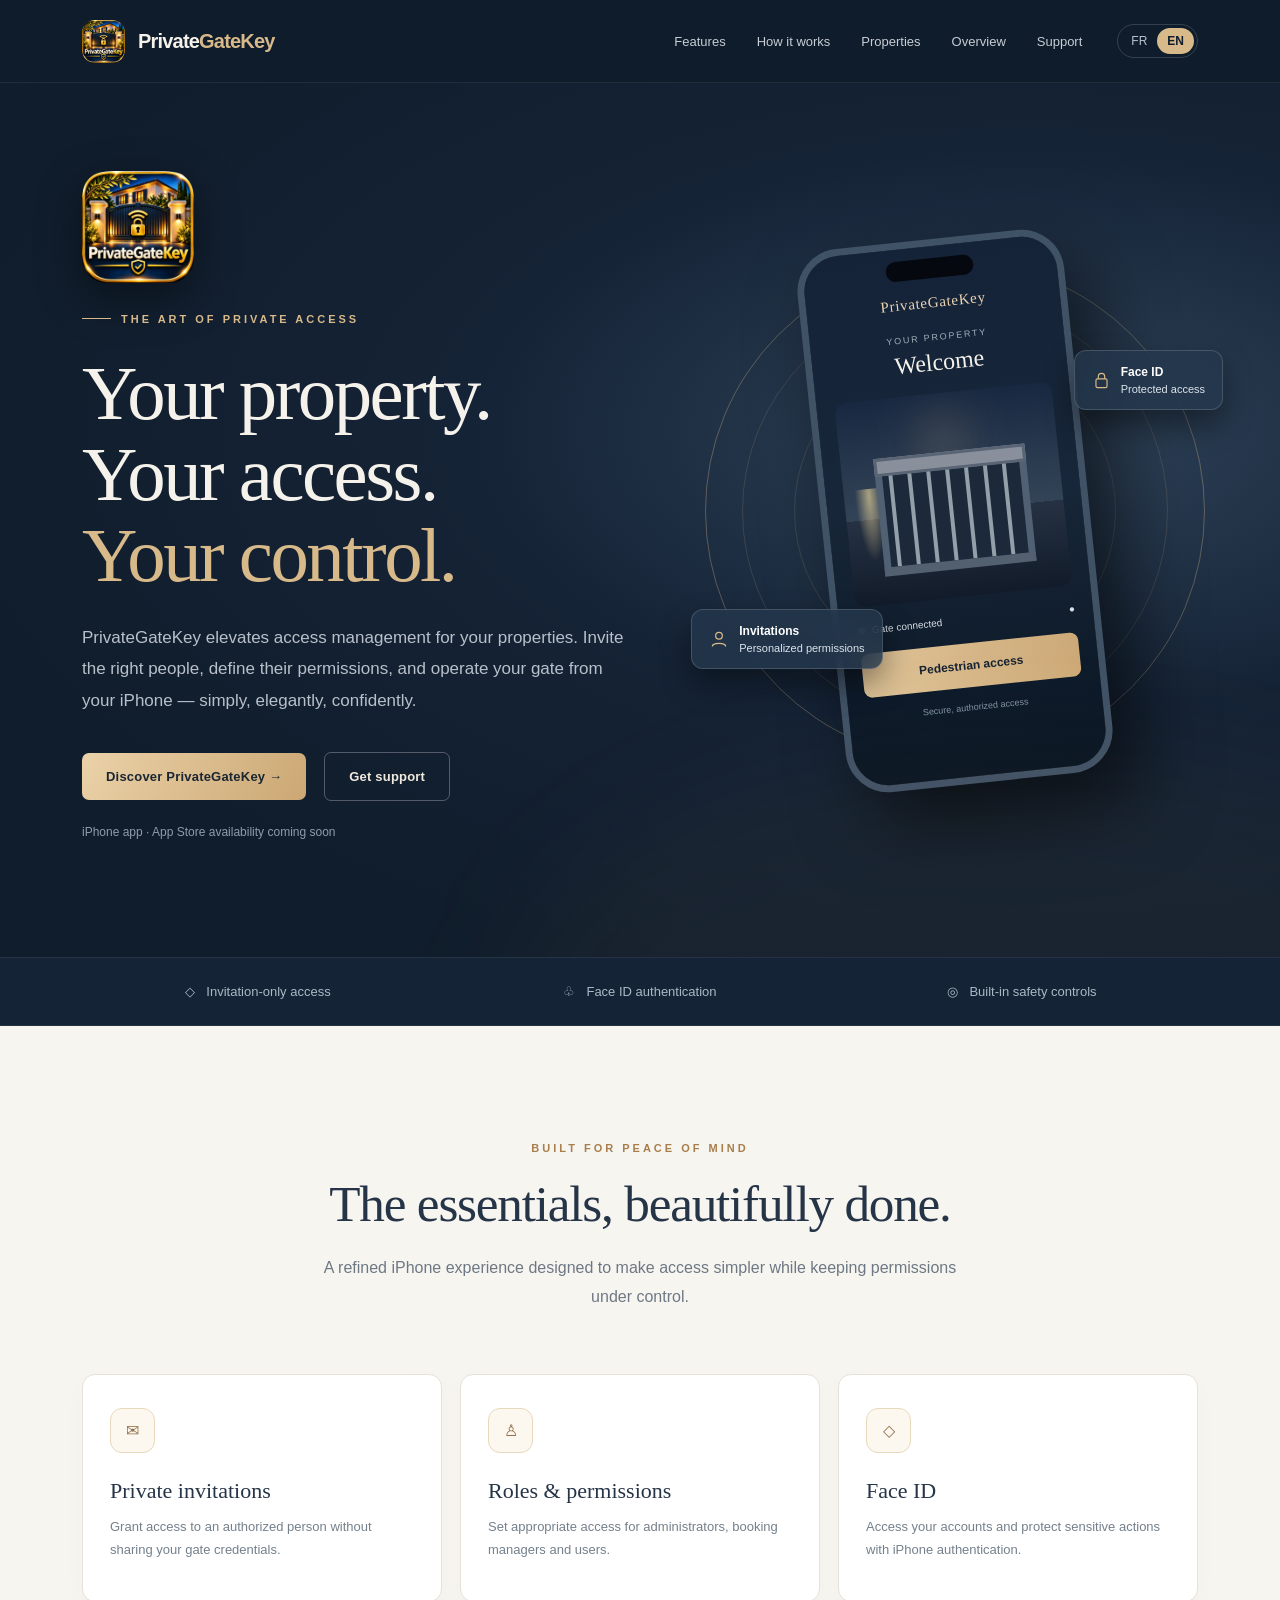
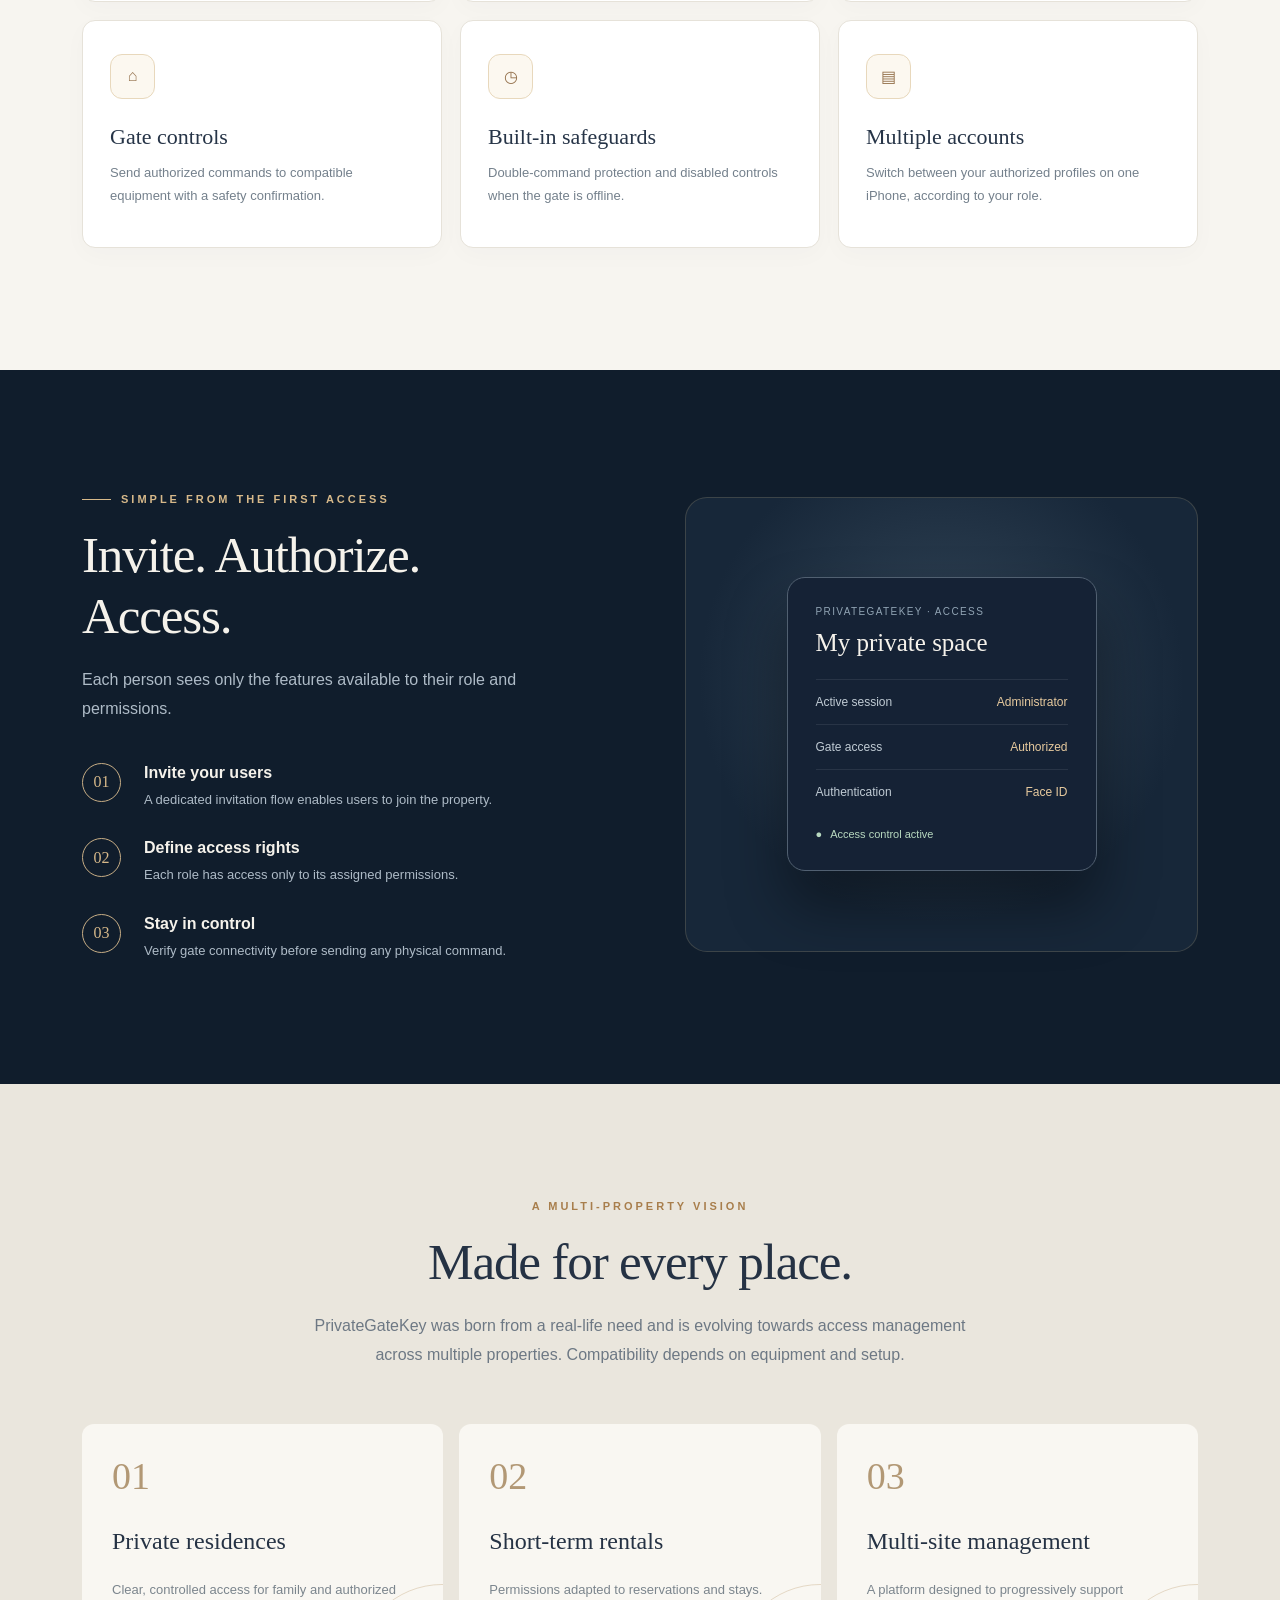
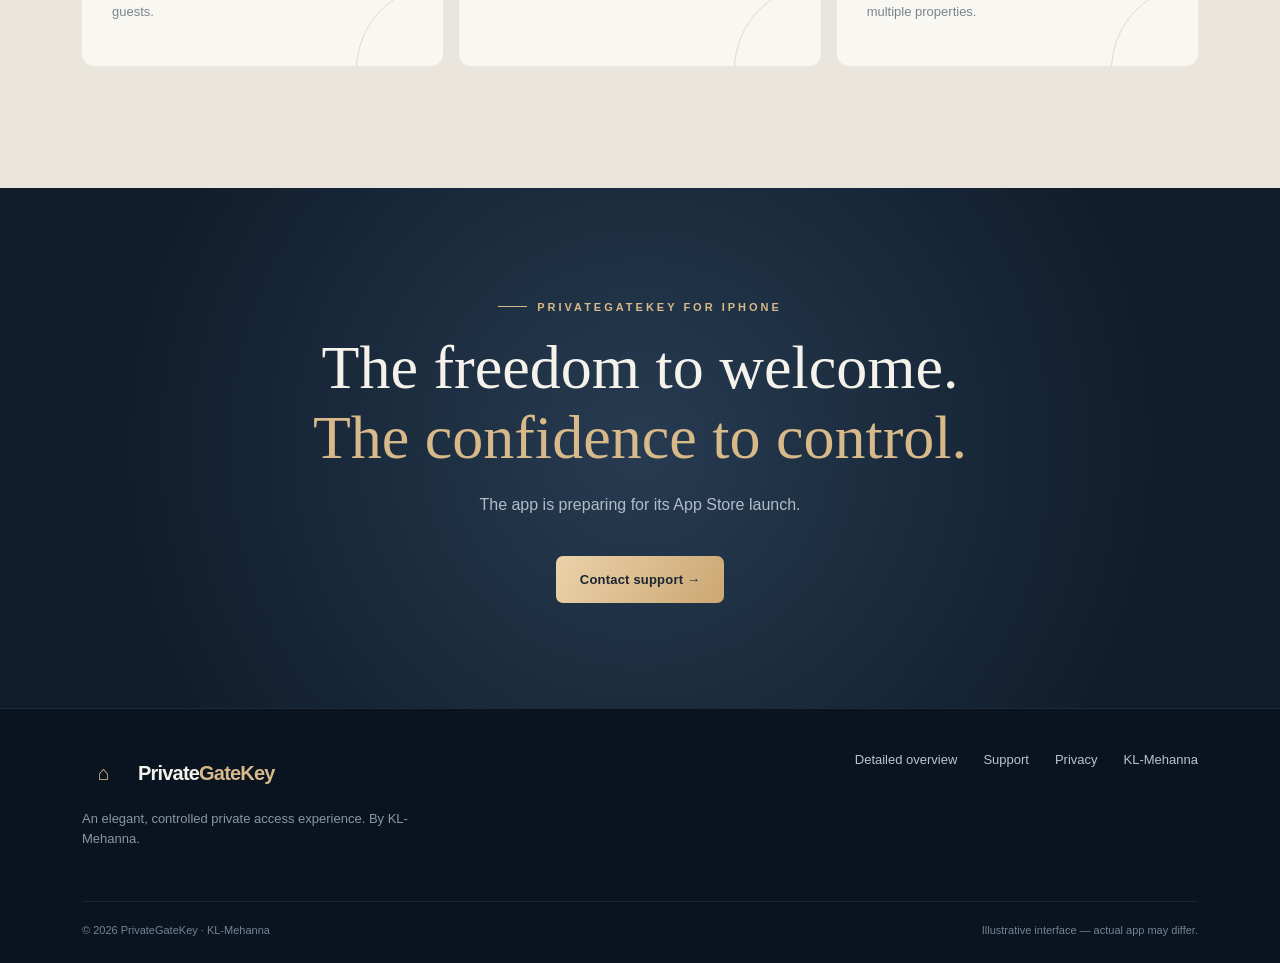
==== commit 14ad8633: "Preserve original PrivateGateKey homepage and add full product overview" ====
--- a/index.html
+++ b/index.html
@@ -1,94 +1,32 @@
 <!doctype html>
-<html lang="en">
-<head>
-  <meta charset="utf-8">
-  <meta name="viewport" content="width=device-width,initial-scale=1">
-  <meta name="theme-color" content="#08172f">
-  <link rel="icon" type="image/png" href="/assets/img/privategatekey-icon.png">
-  <title>PrivateGateKey | Premium iPhone Gate Access and Guest Invitations</title>
-  <meta name="description" content="Discover PrivateGateKey by KL-MEHANNA: a premium iPhone application for secure gate access, individual invitations, role-based permissions, account switching and device monitoring.">
-  <meta name="robots" content="index,follow,max-snippet:-1,max-image-preview:large">
-  <link rel="canonical" href="https://privategatekey.com/">
-  <meta property="og:type" content="website">
-  <meta property="og:title" content="PrivateGateKey — Your entrance, intelligently connected | KL-MEHANNA">
-  <meta property="og:description" content="A premium iOS access experience combining authorized gate control, guest invitations and elegant management tools.">
-  <meta property="og:url" content="https://privategatekey.com/">
-  <meta property="og:image" content="https://privategatekey.com/assets/img/privategatekey-night.jpg">
-  <meta property="og:image:alt" content="PrivateGateKey premium gate access visual at night">
-  <meta name="twitter:card" content="summary_large_image">
-  <link rel="stylesheet" href="/assets/css/site.css?v=2026.11.16">
-  <link rel="stylesheet" href="/assets/css/privategatekey.css?v=2026.11.16">
-  <link rel="stylesheet" href="/assets/css/brand-site.css?v=2026.11.16">
-  <script defer src="/assets/js/brand-site.js?v=2026.11.16"></script>
-  <script type="application/ld+json">{"@context":"https://schema.org","@graph":[{"@type":"WebSite","@id":"https://privategatekey.com/#website","url":"https://privategatekey.com/","name":"PrivateGateKey"},{"@type":"WebPage","@id":"https://privategatekey.com/#webpage","url":"https://privategatekey.com/","name":"PrivateGateKey | Premium iPhone Gate Access","description":"Premium iPhone gate access with guest invitations, role-based permissions and device monitoring.","isPartOf":{"@id":"https://privategatekey.com/#website"},"primaryImageOfPage":{"@type":"ImageObject","url":"https://privategatekey.com/assets/img/privategatekey-night.jpg"}},{"@type":"SoftwareApplication","name":"PrivateGateKey","url":"https://privategatekey.com/","operatingSystem":"iOS","applicationCategory":"LifestyleApplication","description":"Permission-based gate access, invitations and monitoring for authorized users.","image":"https://privategatekey.com/assets/img/privategatekey-icon.png","publisher":{"@type":"Organization","name":"KL-MEHANNA LLC","url":"https://kl-mehanna.com/"}}]}</script>
-</head>
+<html lang="fr"><head>
+<meta charset="utf-8"><meta name="viewport" content="width=device-width,initial-scale=1">
+<title>PrivateGateKey — L'accès privé, en toute confiance</title>
+<meta name="description" content="PrivateGateKey, l'application iPhone premium pour gérer les accès à vos propriétés : invitations, permissions, Face ID et commande de portail sécurisée.">
+<meta name="theme-color" content="#101d2c"><meta property="og:title" content="PrivateGateKey — L'accès privé, en toute confiance"><meta property="og:description" content="Une nouvelle façon de gérer les accès de vos propriétés, avec élégance, simplicité et maîtrise."><meta property="og:type" content="website"><meta property="og:url" content="https://privategatekey.com/">
+<link rel="canonical" href="https://privategatekey.com/"><link rel="icon" href="privategatekey-icon.png" type="image/png"><link rel="apple-touch-icon" href="privategatekey-icon.png"><meta property="og:image" content="https://privategatekey.com/privategatekey-logo.webp">
+<style>
+:root{--navy:#101d2c;--navy2:#18283a;--gold:#d7b98a;--gold2:#f0dcb8;--cream:#f5f2eb;--ink:#263447;--muted:#a8b2bd}*{box-sizing:border-box}html{scroll-behavior:smooth}body{margin:0;color:var(--cream);background:var(--navy);font-family:Inter,-apple-system,BlinkMacSystemFont,"Segoe UI",Arial,sans-serif;-webkit-font-smoothing:antialiased}a{color:inherit;text-decoration:none}button{font:inherit}button:focus-visible,a:focus-visible{outline:2px solid var(--gold);outline-offset:5px}.wrap{max-width:1180px;margin:auto;padding-left:32px;padding-right:32px}.top{position:sticky;top:0;z-index:20;background:#101d2ced;backdrop-filter:blur(20px);border-bottom:1px solid #ffffff13}.nav{height:82px;display:flex;align-items:center;gap:35px}.brand{display:flex;align-items:center;gap:13px;font-size:20px;font-weight:650;letter-spacing:-.8px;white-space:nowrap}.brand span span{color:var(--gold)}.mark{height:43px;width:43px;display:grid;place-items:center;border:1px solid #d7b98a80;border-radius:13px;background:linear-gradient(145deg,#24354a,#0d1723);color:var(--gold);box-shadow:0 8px 22px #0003}.navlinks{display:flex;align-items:center;gap:31px;margin-left:auto}.navlinks a{font-size:13px;color:#c7cdd4}.navlinks a:hover{color:var(--gold)}.lang{display:flex;border:1px solid #ffffff29;border-radius:999px;padding:3px}.lang button{border:0;background:transparent;color:#bac3cd;padding:6px 10px;border-radius:999px;cursor:pointer;font-size:12px}.lang button.active{background:var(--gold);color:var(--navy);font-weight:750}.hamb{display:none}.eyebrow{display:inline-flex;align-items:center;gap:10px;color:var(--gold);text-transform:uppercase;font-size:11px;letter-spacing:3px;font-weight:650}.eyebrow:before{content:"";height:1px;width:29px;background:var(--gold)}h1,h2,h3,p{margin-top:0}.hero{position:relative;overflow:hidden;background:radial-gradient(ellipse at 80% 40%,#30445a 0%,#152336 38%,#101d2c 75%)}.hero:after{content:"";position:absolute;inset:auto -20% -300px 40%;height:500px;border-radius:50%;background:#d6ae6b0b;filter:blur(65px);pointer-events:none}.hero-grid{min-height:710px;display:grid;grid-template-columns:1.08fr .92fr;align-items:center;gap:60px;padding-top:88px;padding-bottom:106px}.hero-copy{position:relative;z-index:2}.hero h1{font-family:Georgia,"Times New Roman",serif;font-size:clamp(52px,6vw,84px);font-weight:400;line-height:1.06;letter-spacing:-2.5px;margin:28px 0 25px}.hero h1 em{font-weight:400;color:var(--gold);font-style:normal}.hero-lead{color:#b8c1ca;line-height:1.85;font-size:17px;max-width:550px}.cta{display:flex;align-items:center;gap:18px;flex-wrap:wrap;margin-top:36px}.btn{display:inline-flex;align-items:center;justify-content:center;gap:10px;padding:16px 24px;border-radius:7px;font-weight:700;font-size:13px;letter-spacing:.2px;transition:transform .2s,background .2s}.btn:hover{transform:translateY(-2px)}.btn-gold{background:linear-gradient(120deg,#ebd2a9,#cba773);color:#1b2633}.btn-line{border:1px solid #ffffff46;color:#f0e9dd}.hero-note{font-size:12px;color:#8f9cab;margin-top:24px}.showcase{position:relative;display:flex;justify-content:center;align-items:center;min-height:565px}.halo{position:absolute;width:500px;height:500px;border:1px solid #d9ba8755;border-radius:50%}.halo:after,.halo:before{content:"";position:absolute;inset:36px;border:1px solid #d9ba8726;border-radius:50%}.halo:after{inset:88px}.phone{position:relative;width:268px;height:546px;border-radius:43px;background:#060d16;border:7px solid #405266;box-shadow:24px 38px 75px #0009,inset 0 0 0 2px #9da7aa55;transform:rotate(-6deg);overflow:hidden}.island{position:absolute;z-index:2;width:88px;height:20px;background:#05090f;border-radius:30px;top:12px;left:calc(50% - 44px)}.screen{height:100%;padding:48px 18px 16px;background:linear-gradient(180deg,#142338 0%,#172638 48%,#091523 100%);overflow:hidden}.screen-brand{font-family:Georgia,serif;font-size:15px;letter-spacing:.7px;text-align:center;color:#ead4b2}.screen-kicker{text-align:center;color:#a1aeba;font-size:9px;letter-spacing:1.8px;text-transform:uppercase;margin-top:21px}.screen-head{text-align:center;font-family:Georgia,serif;font-size:24px;margin:7px 0 17px}.gate-visual{height:205px;position:relative;border-radius:12px;overflow:hidden;background:linear-gradient(180deg,#182841,#344457 58%,#263143 58%,#111b29 100%)}.gate-visual:before{content:"";position:absolute;top:20px;left:39%;height:53px;width:39px;background:#d7b98a35;filter:blur(22px)}.gate-top{position:absolute;left:15%;right:15%;top:59px;height:18px;background:#89909b;border:3px solid #596575}.gate-bars{position:absolute;left:15%;right:15%;top:77px;height:100px;background:repeating-linear-gradient(90deg,#1b293b 0 6px,#93a0aa 7px 10px,#1b293b 11px 19px);border-left:7px solid #526074;border-right:7px solid #526074;border-bottom:9px solid #536070}.gate-light{position:absolute;left:5%;top:88px;width:28px;height:74px;background:radial-gradient(ellipse at 50% 10%,#fce4a199,transparent 70%)}.screen-status{display:flex;align-items:center;justify-content:space-between;font-size:10px;color:#d9dfe5;margin:18px 0}.dot{display:inline-block;width:7px;height:7px;border-radius:50%;background:#92bd9e;margin-right:7px}.screen-button{background:linear-gradient(90deg,#dfc498,#cda978);color:#162232;text-align:center;border-radius:8px;padding:15px 8px;font-weight:750;font-size:12px}.screen-sub{text-align:center;color:#8293a3;font-size:9px;margin-top:15px}.float{position:absolute;display:flex;gap:10px;align-items:center;border:1px solid #ffffff28;backdrop-filter:blur(16px);background:#25384dcc;border-radius:12px;padding:14px 17px;box-shadow:0 15px 30px #0006;font-size:11px;color:#dce4ec}.float strong{display:block;color:#fff;font-size:12px;margin-bottom:4px}.float svg{color:var(--gold);flex-shrink:0}.float1{top:122px;right:-25px}.float2{bottom:124px;left:-21px}.trust{border-top:1px solid #ffffff13;border-bottom:1px solid #ffffff13;background:#142335}.trust-row{display:grid;grid-template-columns:repeat(3,1fr);gap:30px;padding-top:26px;padding-bottom:26px}.trust-item{display:flex;align-items:center;justify-content:center;gap:11px;color:#abb8c5;font-size:13px}.trust-item svg{color:var(--gold)}.section{padding-top:116px;padding-bottom:122px}.center{text-align:center}.section-kicker{color:#a87e4c;font-size:11px;letter-spacing:3px;text-transform:uppercase;font-weight:700}.section h2{font-family:Georgia,serif;font-size:clamp(35px,4vw,54px);font-weight:400;line-height:1.18;letter-spacing:-1.2px;margin:20px 0}.section-lead{color:#6d7884;line-height:1.8;max-width:660px;margin:0 auto;font-size:16px}.light{background:#f7f5f0;color:var(--ink)}.features{display:grid;grid-template-columns:repeat(3,1fr);gap:18px;margin-top:62px}.feature{background:#fff;border:1px solid #e6e2d9;border-radius:13px;padding:33px 27px;min-height:228px;box-shadow:0 7px 25px #27364a06}.feature-icon{height:45px;width:45px;border:1px solid #e8d8bc;border-radius:12px;display:grid;place-items:center;color:#94714c;background:#fcf8f0;margin-bottom:25px}.feature h3{font-family:Georgia,serif;font-size:22px;font-weight:400;margin-bottom:11px}.feature p{font-size:13px;line-height:1.8;color:#74808c;margin:0}.split{display:grid;grid-template-columns:1fr 1fr;gap:90px;align-items:center}.steps{display:grid;gap:27px;margin-top:39px}.step{display:grid;grid-template-columns:44px auto;gap:18px}.step-num{height:39px;width:39px;border:1px solid #c7ad85;display:grid;place-items:center;border-radius:100%;color:var(--gold);font-family:Georgia,serif}.step h3{font-size:16px;font-weight:650;margin:1px 0 6px}.step p{font-size:13px;line-height:1.8;color:#aebbc7;margin:0}.access-art{min-height:455px;border:1px solid #d7b98a31;border-radius:22px;background:radial-gradient(circle at 50% 40%,#344759,#172739 65%);display:flex;align-items:center;justify-content:center;padding:45px}.access-panel{max-width:310px;width:100%;background:#152235;border:1px solid #516071;border-radius:18px;padding:28px;box-shadow:0 35px 60px #0006}.access-panel .small{font-size:10px;color:#91a4b4;text-transform:uppercase;letter-spacing:1.4px}.access-panel .title{font-family:Georgia,serif;font-size:25px;margin:12px 0 22px}.access-row{border-top:1px solid #ffffff15;padding:15px 0;display:flex;justify-content:space-between;font-size:12px;color:#c0cbd4}.access-row strong{color:#e7ca9e;font-weight:500}.access-good{display:inline-flex;gap:8px;align-items:center;font-size:11px;color:#b8d9c0;margin-top:14px}.use-cases{background:#eae6dd;color:#253244}.use-grid{display:grid;grid-template-columns:repeat(3,1fr);gap:16px;margin-top:54px}.case{min-height:240px;border-radius:12px;padding:30px;background:#f9f7f2;position:relative;overflow:hidden}.case:after{content:"";position:absolute;width:170px;height:170px;border-radius:100%;border:1px solid #c2a78166;right:-85px;bottom:-90px}.case .num{font-family:Georgia,serif;font-size:38px;color:#b29875}.case h3{font-family:Georgia,serif;font-weight:400;font-size:24px;margin-top:30px}.case p{color:#7b858d;line-height:1.7;font-size:13px}.statement{padding:105px 32px;text-align:center;background:radial-gradient(circle at 50%,#273b51,#101d2c 75%)}.statement h2{font-family:Georgia,serif;font-size:clamp(38px,5vw,62px);font-weight:400;line-height:1.13;max-width:730px;margin:19px auto}.statement p{color:#b0bdc8;line-height:1.8}.footer{border-top:1px solid #ffffff19;padding:43px 0 27px;background:#0a1420}.footer-top{display:flex;justify-content:space-between;gap:25px;align-items:start}.footer-sub{color:#8997a4;font-size:13px;margin-top:14px;max-width:340px;line-height:1.6}.footer-links{display:flex;flex-wrap:wrap;gap:26px;font-size:13px;color:#b9c4cf}.footer-bottom{border-top:1px solid #ffffff13;margin-top:38px;padding-top:22px;display:flex;justify-content:space-between;gap:20px;color:#758493;font-size:11px}.fr,.en{display:none}html[lang=fr] .fr,html[lang=en] .en{display:initial}html[lang=fr] .fr.block,html[lang=en] .en.block{display:block}@media(max-width:950px){.hero-grid{gap:24px}.float1{right:-10px}.float2{left:-5px}.split{gap:40px}}@media(max-width:760px){.wrap{padding-left:22px;padding-right:22px}.nav{height:70px;gap:12px}.brand{font-size:18px}.mark{height:36px;width:36px}.navlinks{display:none;position:absolute;left:0;right:0;top:70px;padding:24px;background:#142335;flex-direction:column;align-items:flex-start;gap:21px}.navlinks.open{display:flex}.hamb{display:block;margin-left:auto;border:1px solid #ffffff36;background:none;color:var(--gold);border-radius:7px;font-size:20px;padding:5px 12px}.hero-grid{grid-template-columns:1fr;padding-top:70px;padding-bottom:70px}.hero h1{font-size:58px}.showcase{min-height:560px}.float1{right:0}.float2{left:0}.trust-row{grid-template-columns:1fr;gap:16px}.trust-item{justify-content:flex-start}.features,.use-grid{grid-template-columns:1fr}.section{padding-top:78px;padding-bottom:85px}.split{grid-template-columns:1fr}.access-art{min-height:380px}.footer-top,.footer-bottom{flex-direction:column}.footer-links{gap:16px}.feature{min-height:0}.hero-lead{font-size:15px}}@media(max-width:380px){.hero h1{font-size:48px}.phone{transform:scale(.88) rotate(-6deg)}.showcase{min-height:500px}.float{display:none}}
+@media(prefers-reduced-motion:reduce){html{scroll-behavior:auto}.btn{transition:none}}
+.brand .mark{background:none;border:0;box-shadow:none;overflow:hidden}.brand .mark img{display:block;width:100%;height:100%;object-fit:contain;border-radius:9px}.hero-logo{display:block;width:112px;height:112px;object-fit:contain;border-radius:24px;box-shadow:0 15px 45px #0006;margin:0 0 22px}@media(max-width:760px){.hero-logo{width:82px;height:82px;border-radius:18px;margin-bottom:16px}}</style></head>
 <body>
-<nav class="pgk-nav"><div class="container pgk-nav-inner">
-<a class="pgk-brand" href="/" aria-label="PrivateGateKey home"><img src="/assets/img/privategatekey-icon.png" width="42" height="42" alt=""><span>Private<span>Gate</span>Key</span></a>
-<div class="pgk-links" id="pgk-links"><a href="/#experience">Experience</a><a href="/#features">Features</a><a href="/#roles">Access roles</a><a href="/support.html">Support</a><a href="/privacy.html">Privacy</a><a class="pgk-company-link" href="https://kl-mehanna.com/products/privategatekey/" target="_blank" rel="noopener noreferrer">By KL-MEHANNA ↗</a></div>
-<button type="button" class="pgk-menu" aria-controls="pgk-links" aria-expanded="false" aria-label="Open navigation menu">☰</button>
-</div></nav>
+<header class="top"><div class="wrap nav"><a href="/" class="brand" aria-label="PrivateGateKey home"><span class="mark"><img src="privategatekey-logo.webp" width="43" height="43" alt="" loading="eager"></span><span>Private<span>GateKey</span></span></a><button id="menu" class="hamb" aria-expanded="false" aria-label="Menu">☰</button><nav id="navlinks" class="navlinks"><a href="#features"><span class="fr">Fonctionnalités</span><span class="en">Features</span></a><a href="#how"><span class="fr">Comment ça marche</span><span class="en">How it works</span></a><a href="#properties"><span class="fr">Propriétés</span><span class="en">Properties</span></a><a href="/products/privategatekey/"><span class="fr">Présentation</span><span class="en">Overview</span></a><a href="support.html"><span class="fr">Assistance</span><span class="en">Support</span></a></nav><div class="lang" aria-label="Language"><button data-lang="fr" class="active" aria-pressed="true">FR</button><button data-lang="en" aria-pressed="false">EN</button></div></div></header>
 <main>
-  <header class="privategatekey-hero">
-    <div class="container privategatekey-hero-layout">
-      <div class="privategatekey-hero-copy">
-        <div class="privategatekey-brand-lockup"><img src="/assets/img/privategatekey-icon.png" width="78" height="78" alt="PrivateGateKey application icon"><div><span class="privategatekey-overline">KL-MEHANNA · FEATURED IOS PRODUCT</span><strong>PrivateGateKey</strong></div></div>
-        <h1>Your entrance.<br><em>Intelligently connected.</em></h1>
-        <p class="privategatekey-lead">A premium iPhone application for secure gate access. Give the right person the right access, at the right time — with a calm, elegant experience for residents, booking managers and guests.</p>
-        <div class="privategatekey-hero-chips"><span>iPhone application</span><span>Secure invitations</span><span>Smart gate integration</span></div>
-        <div class="actions"><a class="btn privategatekey-gold-btn" href="#experience">Explore PrivateGateKey ↓</a><a class="btn privategatekey-outline-btn" href="/support.html">PrivateGateKey support ↗</a></div>
-        <p class="privategatekey-availability">Access requires an authorized account and a compatible, connected gate system. App Store availability is subject to the official product release.</p>
-      </div>
-      <figure class="privategatekey-hero-visual">
-        <img class="privategatekey-hero-photo" src="/assets/img/privategatekey-night.jpg" width="960" height="640" alt="PrivateGateKey's illuminated gate visual in the app's dark experience">
-        <div class="privategatekey-float-card"><span class="privategatekey-float-icon">✦</span><div><strong>Designed for peace of mind</strong><span>Premium design · Responsible access</span></div></div>
-        <figcaption>Night-time visual used in the PrivateGateKey experience.</figcaption>
-      </figure>
-    </div>
-  </header>
-
-  <section class="privategatekey-intro" id="experience"><div class="container">
-    <div class="privategatekey-centered-head"><span class="privategatekey-eyebrow">THE PRIVATEGATEKEY EXPERIENCE</span><h2>One entrance. Clear permissions. Effortless access.</h2><p>PrivateGateKey brings secure access and guest management together in one thoughtfully designed iPhone experience — while keeping safety and user control at its core.</p></div>
-    <div class="privategatekey-feature-grid" id="features">
-      <article class="privategatekey-feature"><span class="privategatekey-feature-mark">01</span><h3>Controlled gate access</h3><p>Authorized users can request a gate action with an explicit confirmation step. A short anti-repeat safeguard helps prevent accidental double activation.</p></article>
-      <article class="privategatekey-feature"><span class="privategatekey-feature-mark">02</span><h3>Individual invitations</h3><p>Invite a guest or a booking manager without sharing administrator credentials. Permissions are assigned to the right account and managed centrally.</p></article>
-      <article class="privategatekey-feature"><span class="privategatekey-feature-mark">03</span><h3>Connected device monitoring</h3><p>See when the connected gate controller is online or offline. When physical position sensors are absent, PrivateGateKey does not guess whether the gate is open or closed.</p></article>
-      <article class="privategatekey-feature"><span class="privategatekey-feature-mark">04</span><h3>Multiple account profiles</h3><p>Switch between previously authenticated accounts, with supported biometric re-verification and clear visibility of the active session.</p></article>
-    </div>
-  </div></section>
-
-  <section class="privategatekey-roles" id="roles"><div class="container">
-    <div class="privategatekey-split-heading"><div><span class="privategatekey-eyebrow">BUILT FOR REAL-WORLD STAYS</span><h2>From the owner to the guest, everyone sees what matters.</h2></div><p>Role-based access helps separate administration, reservation responsibilities and everyday entry, without making the experience complicated.</p></div>
-    <div class="privategatekey-role-grid">
-      <article><span class="privategatekey-role-number">01 / ADMIN</span><h3>Administrator</h3><p>Manage access, authorized accounts, invitations and the connected gate experience.</p></article>
-      <article><span class="privategatekey-role-number">02 / BOOKING MANAGER</span><h3>Booking manager</h3><p>Access the reservations and permissions specifically assigned to the booking manager.</p></article>
-      <article><span class="privategatekey-role-number">03 / USER</span><h3>Guest or resident</h3><p>Use the gate access that has been granted, without unnecessary administration controls.</p></article>
-    </div>
-  </div></section>
-
-  <section class="privategatekey-gallery"><div class="container">
-    <div class="privategatekey-centered-head"><span class="privategatekey-eyebrow">LIGHT & DARK LUXURY</span><h2>Purposeful design, day and night.</h2><p>A considered visual language, with navy, champagne gold and distinctive gate imagery. The app adapts to light and dark appearances.</p></div>
-    <div class="privategatekey-gallery-grid">
-      <figure><img src="/assets/img/privategatekey-night.jpg" width="960" height="640" loading="lazy" alt="PrivateGateKey dark appearance: illuminated gate at night"><figcaption><strong>Dark Luxury</strong><span>Depth, contrast and a warm champagne accent.</span></figcaption></figure>
-      <figure><img src="/assets/img/privategatekey-day.jpg" width="960" height="640" loading="lazy" alt="PrivateGateKey light appearance: entrance gate by day"><figcaption><strong>Light Luxury</strong><span>Bright, welcoming and easy to navigate.</span></figcaption></figure>
-    </div>
-    <p class="privategatekey-gallery-note">These are the gate imagery assets used by the application; they are not screenshots of the live control interface.</p>
-  </div></section>
-
-  <section class="privategatekey-architecture"><div class="container privategatekey-architecture-layout">
-    <div><span class="privategatekey-eyebrow">DESIGN MEETS ENGINEERING</span><h2>More than a gate button.</h2><p>PrivateGateKey showcases KL-MEHANNA's expertise in iOS product design, authentication flows, access-control permissions, API integrations and polished owner/guest experiences.</p><div class="actions"><a class="btn privategatekey-gold-btn" href="https://kl-mehanna.com/#contact" target="_blank" rel="noopener noreferrer">Discuss a similar project ↗</a></div></div>
-    <div class="privategatekey-architecture-points"><span>iOS & responsive interface design</span><span>Authentication & invited accounts</span><span>Permission-aware experiences</span><span>Device connectivity & monitoring</span><span>Premium light/dark design</span></div>
-  </div></section>
-
-  <section class="privategatekey-bottom"><div class="container privategatekey-bottom-inner">
-    <img src="/assets/img/privategatekey-icon.png" alt="" width="92" height="92" loading="lazy">
-    <div><h2>PrivateGateKey by KL-MEHANNA</h2><p>Thoughtful access technology, beautifully presented.</p></div>
-    <div class="actions"><a class="btn btn-primary" href="/support.html">Support & assistance ↗</a><a class="btn" href="/privacy.html">Privacy information ↗</a><a class="btn" href="https://kl-mehanna.com/#products" target="_blank" rel="noopener noreferrer">Other products ↗</a></div>
-  </div></section>
-</main>
-<footer class="pgk-footer"><div class="container"><div class="pgk-footer-grid">
-<div><a class="pgk-footer-brand" href="/"><img src="/assets/img/privategatekey-icon.png" width="50" height="50" alt=""><strong>PrivateGateKey</strong></a><p>Thoughtful access technology, beautifully presented.</p></div>
-<div class="pgk-footer-links"><a href="/">Discover</a><a href="/support.html">Support</a><a href="/privacy.html">Privacy</a><a href="https://kl-mehanna.com/products/privategatekey/" target="_blank" rel="noopener noreferrer">KL-MEHANNA case study ↗</a></div>
-</div><div class="pgk-footer-bottom">© 2026 PrivateGateKey · By <a href="https://kl-mehanna.com/" target="_blank" rel="noopener noreferrer">KL-MEHANNA LLC</a><span>Authorized account and connected device required</span></div></div></footer>
-</body>
-</html>+<section class="hero"><div class="wrap hero-grid"><div class="hero-copy"><img class="hero-logo" src="privategatekey-logo.webp" width="112" height="112" alt="Logo PrivateGateKey" loading="eager"><div class="eyebrow"><span class="fr">L'art de l'accès privé</span><span class="en">The art of private access</span></div><h1><span class="fr">Votre propriété.<br>Vos accès.<br><em>Votre contrôle.</em></span><span class="en">Your property.<br>Your access.<br><em>Your control.</em></span></h1><p class="hero-lead"><span class="fr">PrivateGateKey réinvente la gestion des accès à vos propriétés. Invitez les bonnes personnes, définissez leurs permissions et pilotez votre portail depuis votre iPhone — simplement, élégamment, en confiance.</span><span class="en">PrivateGateKey elevates access management for your properties. Invite the right people, define their permissions, and operate your gate from your iPhone — simply, elegantly, confidently.</span></p><div class="cta"><a class="btn btn-gold" href="/products/privategatekey/"><span class="fr">Découvrir PrivateGateKey →</span><span class="en">Discover PrivateGateKey →</span></a><a class="btn btn-line" href="support.html"><span class="fr">Obtenir de l'aide</span><span class="en">Get support</span></a></div><p class="hero-note"><span class="fr">Application iPhone · Disponibilité App Store prochainement</span><span class="en">iPhone app · App Store availability coming soon</span></p></div>
+<div class="showcase" aria-label="Illustration de l'interface PrivateGateKey"><div class="halo"></div><div class="phone"><div class="island"></div><div class="screen"><div class="screen-brand">PrivateGateKey</div><div class="screen-kicker"><span class="fr">Votre propriété</span><span class="en">Your property</span></div><div class="screen-head"><span class="fr">Bienvenue</span><span class="en">Welcome</span></div><div class="gate-visual"><div class="gate-light"></div><div class="gate-top"></div><div class="gate-bars"></div></div><div class="screen-status"><span><span class="dot"></span><span class="fr">Portail connecté</span><span class="en">Gate connected</span></span><span>●</span></div><div class="screen-button"><span class="fr">Commande piéton</span><span class="en">Pedestrian access</span></div><div class="screen-sub"><span class="fr">Accès sécurisé et autorisé</span><span class="en">Secure, authorized access</span></div></div></div><div class="float float1"><svg width="19" height="19" viewBox="0 0 24 24" fill="none" stroke="currentColor" stroke-width="1.5"><rect x="5" y="10" width="14" height="11" rx="2"/><path d="M8 10V7a4 4 0 018 0v3"/></svg><div><strong>Face ID</strong><span class="fr">Accès protégé</span><span class="en">Protected access</span></div></div><div class="float float2"><svg width="20" height="20" viewBox="0 0 24 24" fill="none" stroke="currentColor" stroke-width="1.5"><circle cx="12" cy="8" r="4"/><path d="M4 21c0-5 16-5 16 0"/></svg><div><strong><span class="fr">Invitations</span><span class="en">Invitations</span></strong><span class="fr">Permissions personnalisées</span><span class="en">Personalized permissions</span></div></div></div></div></section>
+<div class="trust"><div class="wrap trust-row"><div class="trust-item">◇ <span class="fr">Accès sur invitation</span><span class="en">Invitation-only access</span></div><div class="trust-item">♧ <span class="fr">Authentification Face ID</span><span class="en">Face ID authentication</span></div><div class="trust-item">◎ <span class="fr">Contrôles de sécurité intégrés</span><span class="en">Built-in safety controls</span></div></div></div>
+<section id="features" class="section light"><div class="wrap"><div class="center"><div class="section-kicker"><span class="fr">Conçu pour votre tranquillité</span><span class="en">Built for peace of mind</span></div><h2><span class="fr">L'essentiel, avec élégance.</span><span class="en">The essentials, beautifully done.</span></h2><p class="section-lead"><span class="fr">Une expérience iPhone soignée, pensée pour rendre les accès plus simples tout en gardant les autorisations sous contrôle.</span><span class="en">A refined iPhone experience designed to make access simpler while keeping permissions under control.</span></p></div><div class="features">
+<article class="feature"><div class="feature-icon">✉</div><h3><span class="fr">Invitations privées</span><span class="en">Private invitations</span></h3><p><span class="fr">Partagez un accès avec une personne autorisée, sans communiquer vos identifiants de portail.</span><span class="en">Grant access to an authorized person without sharing your gate credentials.</span></p></article>
+<article class="feature"><div class="feature-icon">♙</div><h3><span class="fr">Rôles et permissions</span><span class="en">Roles & permissions</span></h3><p><span class="fr">Distinguez administrateurs, responsables de réservation et utilisateurs selon leurs besoins.</span><span class="en">Set appropriate access for administrators, booking managers and users.</span></p></article>
+<article class="feature"><div class="feature-icon">◇</div><h3><span class="fr">Face ID</span><span class="en">Face ID</span></h3><p><span class="fr">Retrouvez vos comptes et protégez les actions sensibles avec l'authentification de l'iPhone.</span><span class="en">Access your accounts and protect sensitive actions with iPhone authentication.</span></p></article>
+<article class="feature"><div class="feature-icon">⌂</div><h3><span class="fr">Commande du portail</span><span class="en">Gate controls</span></h3><p><span class="fr">Envoyez une commande autorisée sur un équipement compatible, avec confirmation de sécurité.</span><span class="en">Send authorized commands to compatible equipment with a safety confirmation.</span></p></article>
+<article class="feature"><div class="feature-icon">◷</div><h3><span class="fr">Sécurité intégrée</span><span class="en">Built-in safeguards</span></h3><p><span class="fr">Protection contre les doubles impulsions et désactivation des commandes lorsque le portail est hors ligne.</span><span class="en">Double-command protection and disabled controls when the gate is offline.</span></p></article>
+<article class="feature"><div class="feature-icon">▤</div><h3><span class="fr">Plusieurs comptes</span><span class="en">Multiple accounts</span></h3><p><span class="fr">Passez entre vos profils autorisés sur le même iPhone, selon vos responsabilités.</span><span class="en">Switch between your authorized profiles on one iPhone, according to your role.</span></p></article>
+</div></div></section>
+<section id="how" class="section"><div class="wrap split"><div><div class="eyebrow"><span class="fr">Simple dès le premier accès</span><span class="en">Simple from the first access</span></div><h2><span class="fr">Inviter. Autoriser.<br>Accéder.</span><span class="en">Invite. Authorize.<br>Access.</span></h2><p style="color:#aebbc7;line-height:1.8"><span class="fr">Chaque personne voit les fonctionnalités qui correspondent à son rôle et à ses autorisations.</span><span class="en">Each person sees only the features available to their role and permissions.</span></p><div class="steps"><div class="step"><div class="step-num">01</div><div><h3><span class="fr">Invitez vos utilisateurs</span><span class="en">Invite your users</span></h3><p><span class="fr">Un parcours dédié permet de rejoindre la propriété avec une invitation.</span><span class="en">A dedicated invitation flow enables users to join the property.</span></p></div></div><div class="step"><div class="step-num">02</div><div><h3><span class="fr">Définissez les droits</span><span class="en">Define access rights</span></h3><p><span class="fr">Chaque rôle dispose uniquement des accès qui lui sont attribués.</span><span class="en">Each role has access only to its assigned permissions.</span></p></div></div><div class="step"><div class="step-num">03</div><div><h3><span class="fr">Gardez la maîtrise</span><span class="en">Stay in control</span></h3><p><span class="fr">Vérifiez la connexion du portail avant toute commande physique.</span><span class="en">Verify gate connectivity before sending any physical command.</span></p></div></div></div></div><div class="access-art"><div class="access-panel"><div class="small">PRIVATEGATEKEY · ACCESS</div><div class="title"><span class="fr">Mon espace privé</span><span class="en">My private space</span></div><div class="access-row"><span><span class="fr">Session active</span><span class="en">Active session</span></span><strong><span class="fr">Administrateur</span><span class="en">Administrator</span></strong></div><div class="access-row"><span><span class="fr">Accès portail</span><span class="en">Gate access</span></span><strong><span class="fr">Autorisé</span><span class="en">Authorized</span></strong></div><div class="access-row"><span><span class="fr">Authentification</span><span class="en">Authentication</span></span><strong>Face ID</strong></div><div class="access-good">● <span class="fr">Contrôle des accès actif</span><span class="en">Access control active</span></div></div></div></div></section>
+<section id="properties" class="section use-cases"><div class="wrap"><div class="center"><div class="section-kicker"><span class="fr">Une vision multi-propriétés</span><span class="en">A multi-property vision</span></div><h2><span class="fr">Pensé pour chaque lieu.</span><span class="en">Made for every place.</span></h2><p class="section-lead"><span class="fr">PrivateGateKey est né d'un besoin concret et évolue vers une gestion d'accès adaptée à plusieurs propriétés. La compatibilité dépend de l'équipement et de la configuration.</span><span class="en">PrivateGateKey was born from a real-life need and is evolving towards access management across multiple properties. Compatibility depends on equipment and setup.</span></p></div><div class="use-grid"><article class="case"><div class="num">01</div><h3><span class="fr">Résidences privées</span><span class="en">Private residences</span></h3><p><span class="fr">Un accès clair et contrôlé pour les proches et personnes autorisées.</span><span class="en">Clear, controlled access for family and authorized guests.</span></p></article><article class="case"><div class="num">02</div><h3><span class="fr">Locations saisonnières</span><span class="en">Short-term rentals</span></h3><p><span class="fr">Des autorisations adaptées à la réservation et au séjour.</span><span class="en">Permissions adapted to reservations and stays.</span></p></article><article class="case"><div class="num">03</div><h3><span class="fr">Gestion multi-sites</span><span class="en">Multi-site management</span></h3><p><span class="fr">Une plateforme conçue pour accueillir progressivement plusieurs lieux.</span><span class="en">A platform designed to progressively support multiple properties.</span></p></article></div></div></section>
+<section class="statement"><div class="eyebrow"><span class="fr">PRIVATEGATEKEY POUR IPHONE</span><span class="en">PRIVATEGATEKEY FOR IPHONE</span></div><h2><span class="fr">La liberté d'accueillir.<br><span style="color:var(--gold)">La sérénité de contrôler.</span></span><span class="en">The freedom to welcome.<br><span style="color:var(--gold)">The confidence to control.</span></span></h2><p><span class="fr">L'application prépare son arrivée sur l'App Store.</span><span class="en">The app is preparing for its App Store launch.</span></p><div class="cta" style="justify-content:center"><a href="support.html" class="btn btn-gold"><span class="fr">Contacter l'assistance →</span><span class="en">Contact support →</span></a></div></section>
+</main><footer class="footer"><div class="wrap"><div class="footer-top"><div><a href="/" class="brand"><span class="mark" aria-hidden="true">⌂</span><span>Private<span>GateKey</span></span></a><p class="footer-sub"><span class="fr">Une expérience d'accès privée, élégante et maîtrisée. Par KL-Mehanna.</span><span class="en">An elegant, controlled private access experience. By KL-Mehanna.</span></p></div><div class="footer-links"><a href="/products/privategatekey/"><span class="fr">Présentation détaillée</span><span class="en">Detailed overview</span></a><a href="support.html"><span class="fr">Assistance</span><span class="en">Support</span></a><a href="privacy.html"><span class="fr">Confidentialité</span><span class="en">Privacy</span></a><a href="https://kl-mehanna.com/" rel="noopener">KL-Mehanna</a></div></div><div class="footer-bottom"><span>© <span id="year">2026</span> PrivateGateKey · KL-Mehanna</span><span><span class="fr">Maquette illustrative — l'interface réelle peut différer.</span><span class="en">Illustrative interface — actual app may differ.</span></span></div></div></footer>
+<script>
+(function(){let saved;try{saved=localStorage.getItem('pgk-lang')}catch(e){}const lang=saved==='en'||saved==='fr'?saved:(navigator.language||'fr').toLowerCase().startsWith('fr')?'fr':'en';function setLang(l){document.documentElement.lang=l;document.querySelectorAll('[data-lang]').forEach(b=>{const a=b.dataset.lang===l;b.classList.toggle('active',a);b.setAttribute('aria-pressed',a?'true':'false')});try{localStorage.setItem('pgk-lang',l)}catch(e){}}document.querySelectorAll('[data-lang]').forEach(b=>b.addEventListener('click',()=>setLang(b.dataset.lang)));setLang(lang);document.getElementById('year').textContent=new Date().getFullYear();const m=document.getElementById('menu'),n=document.getElementById('navlinks');m.addEventListener('click',()=>{const o=n.classList.toggle('open');m.setAttribute('aria-expanded',String(o))});n.querySelectorAll('a').forEach(a=>a.addEventListener('click',()=>{n.classList.remove('open');m.setAttribute('aria-expanded','false')}))})();
+</script></body></html>
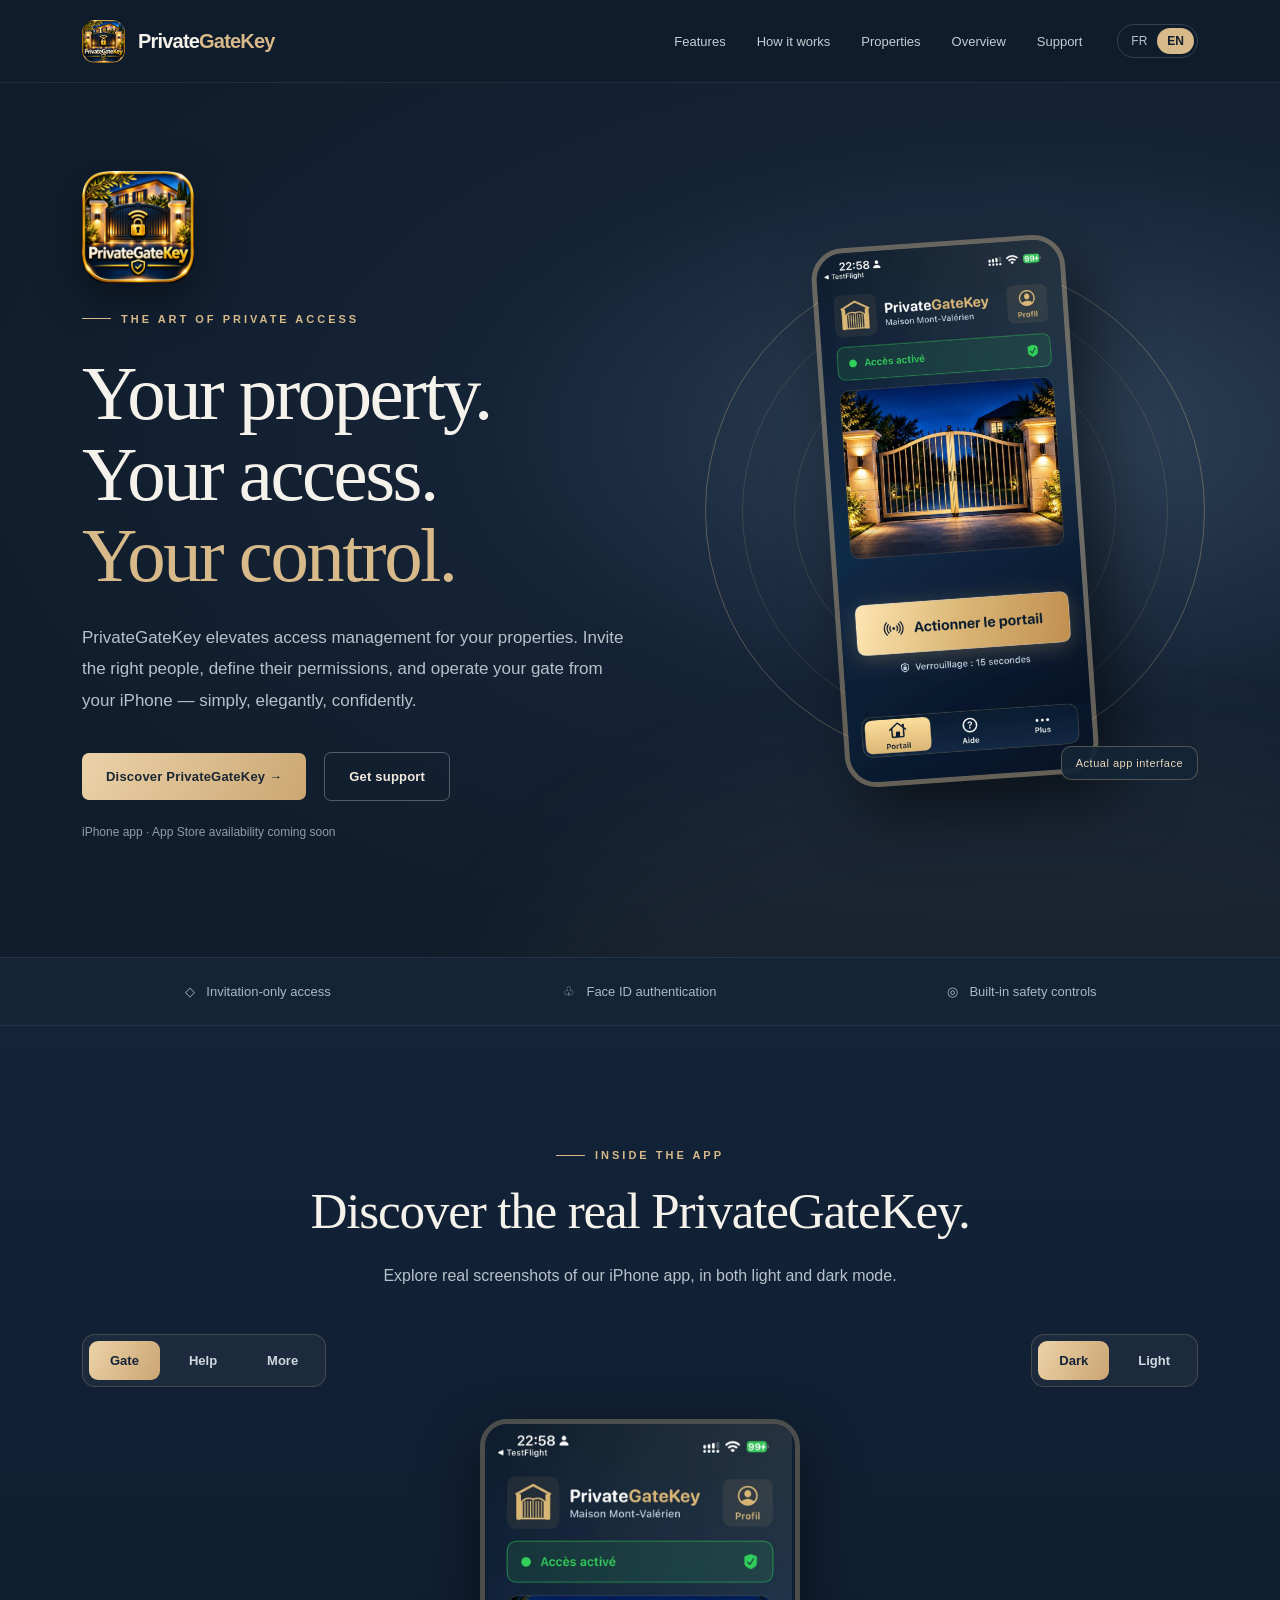
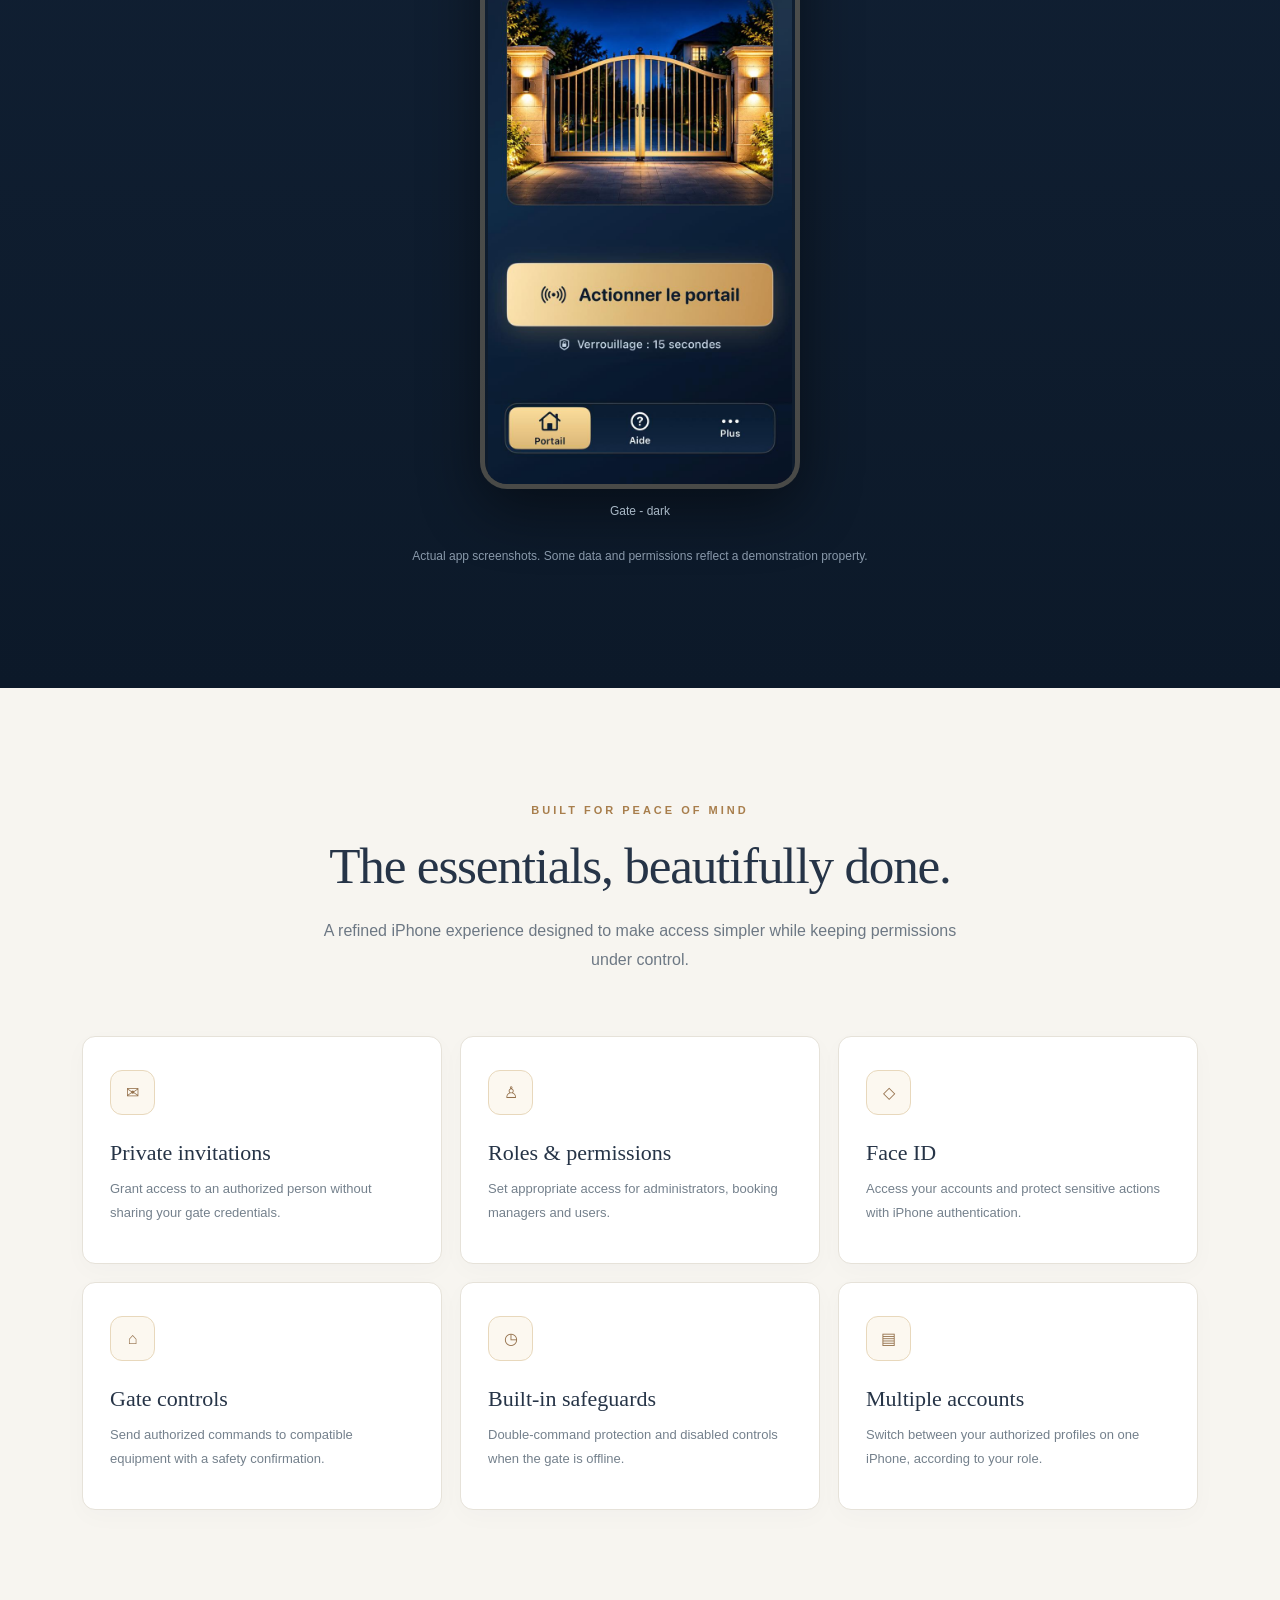
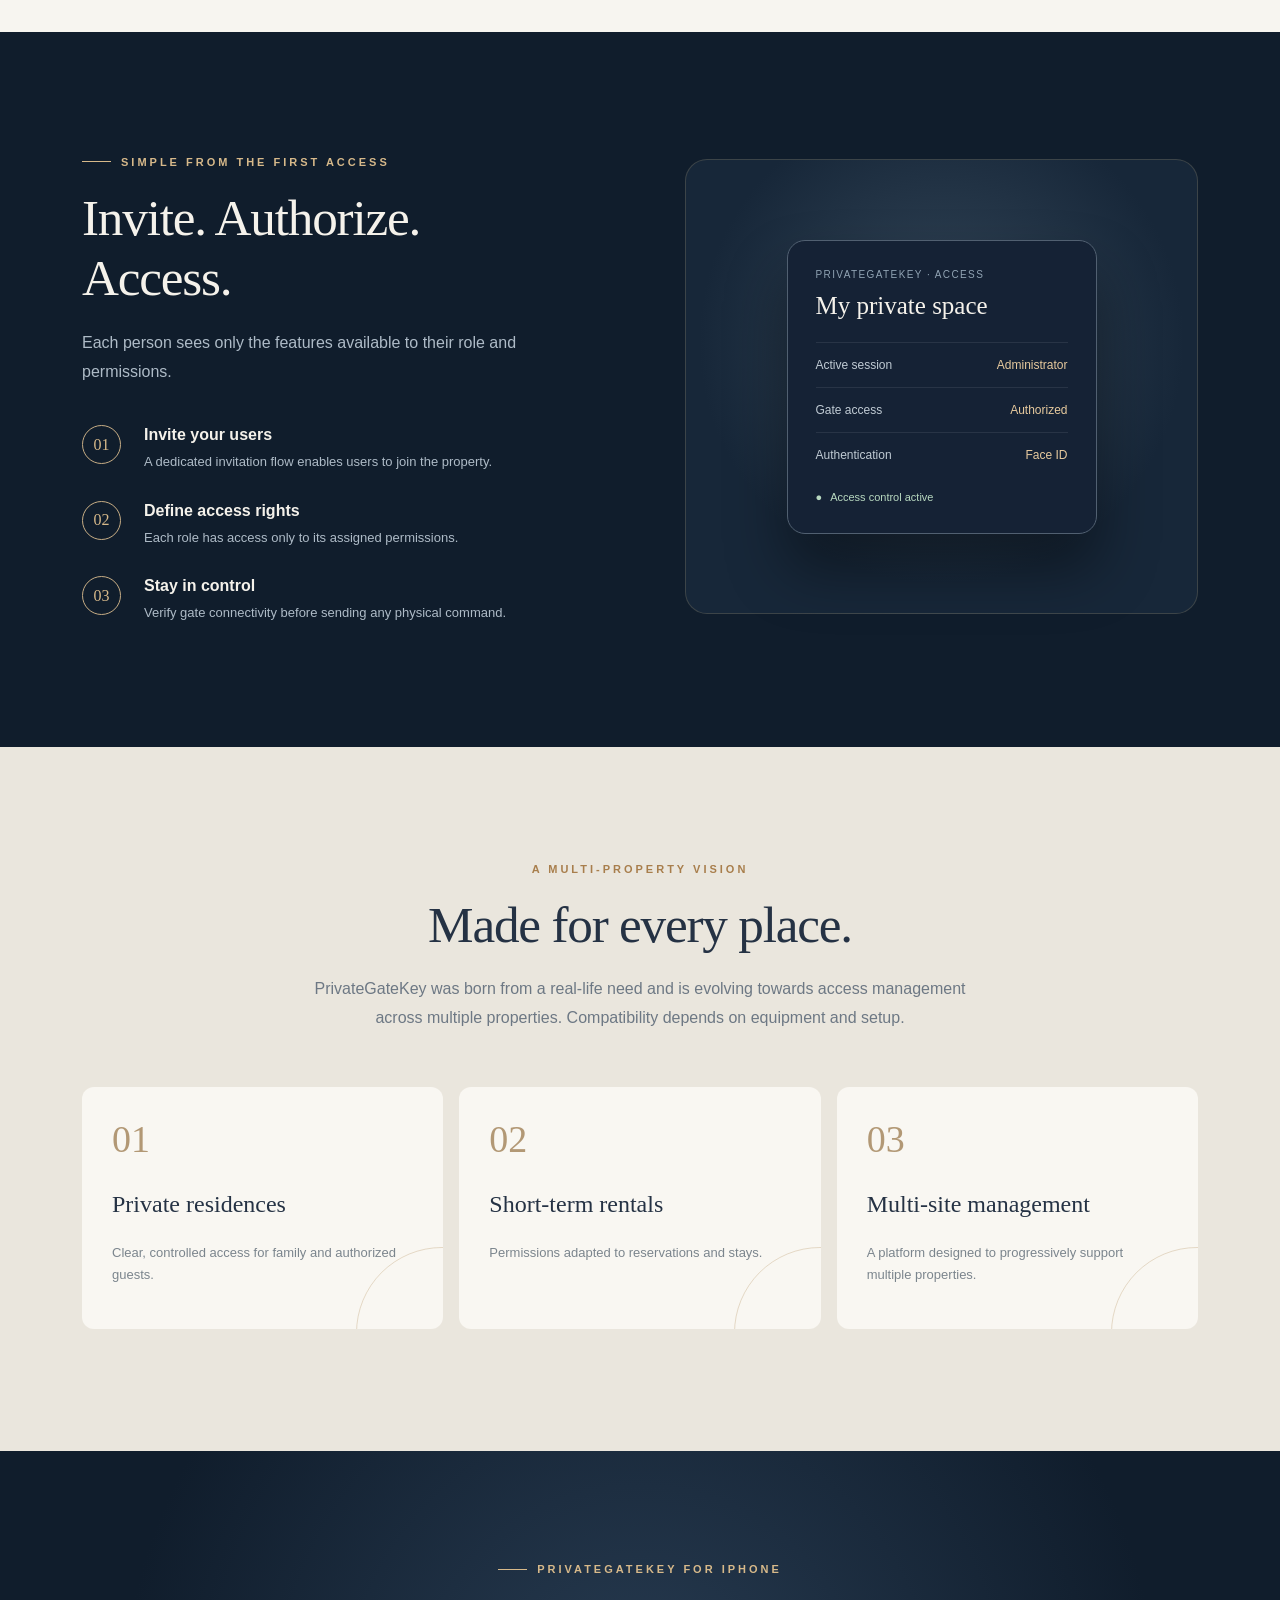
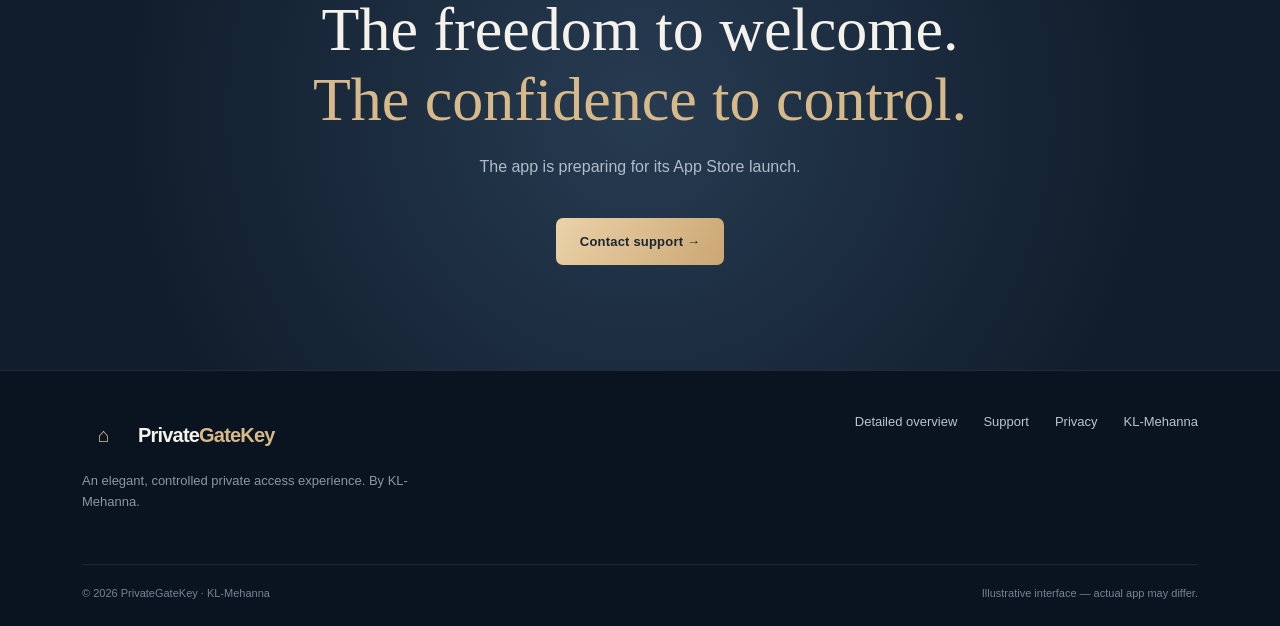
==== commit b3a71aa5: "Replace PrivateGateKey website mockups with eight authentic iPhone screenshots" ====
--- a/index.html
+++ b/index.html
@@ -8,13 +8,61 @@
 <style>
 :root{--navy:#101d2c;--navy2:#18283a;--gold:#d7b98a;--gold2:#f0dcb8;--cream:#f5f2eb;--ink:#263447;--muted:#a8b2bd}*{box-sizing:border-box}html{scroll-behavior:smooth}body{margin:0;color:var(--cream);background:var(--navy);font-family:Inter,-apple-system,BlinkMacSystemFont,"Segoe UI",Arial,sans-serif;-webkit-font-smoothing:antialiased}a{color:inherit;text-decoration:none}button{font:inherit}button:focus-visible,a:focus-visible{outline:2px solid var(--gold);outline-offset:5px}.wrap{max-width:1180px;margin:auto;padding-left:32px;padding-right:32px}.top{position:sticky;top:0;z-index:20;background:#101d2ced;backdrop-filter:blur(20px);border-bottom:1px solid #ffffff13}.nav{height:82px;display:flex;align-items:center;gap:35px}.brand{display:flex;align-items:center;gap:13px;font-size:20px;font-weight:650;letter-spacing:-.8px;white-space:nowrap}.brand span span{color:var(--gold)}.mark{height:43px;width:43px;display:grid;place-items:center;border:1px solid #d7b98a80;border-radius:13px;background:linear-gradient(145deg,#24354a,#0d1723);color:var(--gold);box-shadow:0 8px 22px #0003}.navlinks{display:flex;align-items:center;gap:31px;margin-left:auto}.navlinks a{font-size:13px;color:#c7cdd4}.navlinks a:hover{color:var(--gold)}.lang{display:flex;border:1px solid #ffffff29;border-radius:999px;padding:3px}.lang button{border:0;background:transparent;color:#bac3cd;padding:6px 10px;border-radius:999px;cursor:pointer;font-size:12px}.lang button.active{background:var(--gold);color:var(--navy);font-weight:750}.hamb{display:none}.eyebrow{display:inline-flex;align-items:center;gap:10px;color:var(--gold);text-transform:uppercase;font-size:11px;letter-spacing:3px;font-weight:650}.eyebrow:before{content:"";height:1px;width:29px;background:var(--gold)}h1,h2,h3,p{margin-top:0}.hero{position:relative;overflow:hidden;background:radial-gradient(ellipse at 80% 40%,#30445a 0%,#152336 38%,#101d2c 75%)}.hero:after{content:"";position:absolute;inset:auto -20% -300px 40%;height:500px;border-radius:50%;background:#d6ae6b0b;filter:blur(65px);pointer-events:none}.hero-grid{min-height:710px;display:grid;grid-template-columns:1.08fr .92fr;align-items:center;gap:60px;padding-top:88px;padding-bottom:106px}.hero-copy{position:relative;z-index:2}.hero h1{font-family:Georgia,"Times New Roman",serif;font-size:clamp(52px,6vw,84px);font-weight:400;line-height:1.06;letter-spacing:-2.5px;margin:28px 0 25px}.hero h1 em{font-weight:400;color:var(--gold);font-style:normal}.hero-lead{color:#b8c1ca;line-height:1.85;font-size:17px;max-width:550px}.cta{display:flex;align-items:center;gap:18px;flex-wrap:wrap;margin-top:36px}.btn{display:inline-flex;align-items:center;justify-content:center;gap:10px;padding:16px 24px;border-radius:7px;font-weight:700;font-size:13px;letter-spacing:.2px;transition:transform .2s,background .2s}.btn:hover{transform:translateY(-2px)}.btn-gold{background:linear-gradient(120deg,#ebd2a9,#cba773);color:#1b2633}.btn-line{border:1px solid #ffffff46;color:#f0e9dd}.hero-note{font-size:12px;color:#8f9cab;margin-top:24px}.showcase{position:relative;display:flex;justify-content:center;align-items:center;min-height:565px}.halo{position:absolute;width:500px;height:500px;border:1px solid #d9ba8755;border-radius:50%}.halo:after,.halo:before{content:"";position:absolute;inset:36px;border:1px solid #d9ba8726;border-radius:50%}.halo:after{inset:88px}.phone{position:relative;width:268px;height:546px;border-radius:43px;background:#060d16;border:7px solid #405266;box-shadow:24px 38px 75px #0009,inset 0 0 0 2px #9da7aa55;transform:rotate(-6deg);overflow:hidden}.island{position:absolute;z-index:2;width:88px;height:20px;background:#05090f;border-radius:30px;top:12px;left:calc(50% - 44px)}.screen{height:100%;padding:48px 18px 16px;background:linear-gradient(180deg,#142338 0%,#172638 48%,#091523 100%);overflow:hidden}.screen-brand{font-family:Georgia,serif;font-size:15px;letter-spacing:.7px;text-align:center;color:#ead4b2}.screen-kicker{text-align:center;color:#a1aeba;font-size:9px;letter-spacing:1.8px;text-transform:uppercase;margin-top:21px}.screen-head{text-align:center;font-family:Georgia,serif;font-size:24px;margin:7px 0 17px}.gate-visual{height:205px;position:relative;border-radius:12px;overflow:hidden;background:linear-gradient(180deg,#182841,#344457 58%,#263143 58%,#111b29 100%)}.gate-visual:before{content:"";position:absolute;top:20px;left:39%;height:53px;width:39px;background:#d7b98a35;filter:blur(22px)}.gate-top{position:absolute;left:15%;right:15%;top:59px;height:18px;background:#89909b;border:3px solid #596575}.gate-bars{position:absolute;left:15%;right:15%;top:77px;height:100px;background:repeating-linear-gradient(90deg,#1b293b 0 6px,#93a0aa 7px 10px,#1b293b 11px 19px);border-left:7px solid #526074;border-right:7px solid #526074;border-bottom:9px solid #536070}.gate-light{position:absolute;left:5%;top:88px;width:28px;height:74px;background:radial-gradient(ellipse at 50% 10%,#fce4a199,transparent 70%)}.screen-status{display:flex;align-items:center;justify-content:space-between;font-size:10px;color:#d9dfe5;margin:18px 0}.dot{display:inline-block;width:7px;height:7px;border-radius:50%;background:#92bd9e;margin-right:7px}.screen-button{background:linear-gradient(90deg,#dfc498,#cda978);color:#162232;text-align:center;border-radius:8px;padding:15px 8px;font-weight:750;font-size:12px}.screen-sub{text-align:center;color:#8293a3;font-size:9px;margin-top:15px}.float{position:absolute;display:flex;gap:10px;align-items:center;border:1px solid #ffffff28;backdrop-filter:blur(16px);background:#25384dcc;border-radius:12px;padding:14px 17px;box-shadow:0 15px 30px #0006;font-size:11px;color:#dce4ec}.float strong{display:block;color:#fff;font-size:12px;margin-bottom:4px}.float svg{color:var(--gold);flex-shrink:0}.float1{top:122px;right:-25px}.float2{bottom:124px;left:-21px}.trust{border-top:1px solid #ffffff13;border-bottom:1px solid #ffffff13;background:#142335}.trust-row{display:grid;grid-template-columns:repeat(3,1fr);gap:30px;padding-top:26px;padding-bottom:26px}.trust-item{display:flex;align-items:center;justify-content:center;gap:11px;color:#abb8c5;font-size:13px}.trust-item svg{color:var(--gold)}.section{padding-top:116px;padding-bottom:122px}.center{text-align:center}.section-kicker{color:#a87e4c;font-size:11px;letter-spacing:3px;text-transform:uppercase;font-weight:700}.section h2{font-family:Georgia,serif;font-size:clamp(35px,4vw,54px);font-weight:400;line-height:1.18;letter-spacing:-1.2px;margin:20px 0}.section-lead{color:#6d7884;line-height:1.8;max-width:660px;margin:0 auto;font-size:16px}.light{background:#f7f5f0;color:var(--ink)}.features{display:grid;grid-template-columns:repeat(3,1fr);gap:18px;margin-top:62px}.feature{background:#fff;border:1px solid #e6e2d9;border-radius:13px;padding:33px 27px;min-height:228px;box-shadow:0 7px 25px #27364a06}.feature-icon{height:45px;width:45px;border:1px solid #e8d8bc;border-radius:12px;display:grid;place-items:center;color:#94714c;background:#fcf8f0;margin-bottom:25px}.feature h3{font-family:Georgia,serif;font-size:22px;font-weight:400;margin-bottom:11px}.feature p{font-size:13px;line-height:1.8;color:#74808c;margin:0}.split{display:grid;grid-template-columns:1fr 1fr;gap:90px;align-items:center}.steps{display:grid;gap:27px;margin-top:39px}.step{display:grid;grid-template-columns:44px auto;gap:18px}.step-num{height:39px;width:39px;border:1px solid #c7ad85;display:grid;place-items:center;border-radius:100%;color:var(--gold);font-family:Georgia,serif}.step h3{font-size:16px;font-weight:650;margin:1px 0 6px}.step p{font-size:13px;line-height:1.8;color:#aebbc7;margin:0}.access-art{min-height:455px;border:1px solid #d7b98a31;border-radius:22px;background:radial-gradient(circle at 50% 40%,#344759,#172739 65%);display:flex;align-items:center;justify-content:center;padding:45px}.access-panel{max-width:310px;width:100%;background:#152235;border:1px solid #516071;border-radius:18px;padding:28px;box-shadow:0 35px 60px #0006}.access-panel .small{font-size:10px;color:#91a4b4;text-transform:uppercase;letter-spacing:1.4px}.access-panel .title{font-family:Georgia,serif;font-size:25px;margin:12px 0 22px}.access-row{border-top:1px solid #ffffff15;padding:15px 0;display:flex;justify-content:space-between;font-size:12px;color:#c0cbd4}.access-row strong{color:#e7ca9e;font-weight:500}.access-good{display:inline-flex;gap:8px;align-items:center;font-size:11px;color:#b8d9c0;margin-top:14px}.use-cases{background:#eae6dd;color:#253244}.use-grid{display:grid;grid-template-columns:repeat(3,1fr);gap:16px;margin-top:54px}.case{min-height:240px;border-radius:12px;padding:30px;background:#f9f7f2;position:relative;overflow:hidden}.case:after{content:"";position:absolute;width:170px;height:170px;border-radius:100%;border:1px solid #c2a78166;right:-85px;bottom:-90px}.case .num{font-family:Georgia,serif;font-size:38px;color:#b29875}.case h3{font-family:Georgia,serif;font-weight:400;font-size:24px;margin-top:30px}.case p{color:#7b858d;line-height:1.7;font-size:13px}.statement{padding:105px 32px;text-align:center;background:radial-gradient(circle at 50%,#273b51,#101d2c 75%)}.statement h2{font-family:Georgia,serif;font-size:clamp(38px,5vw,62px);font-weight:400;line-height:1.13;max-width:730px;margin:19px auto}.statement p{color:#b0bdc8;line-height:1.8}.footer{border-top:1px solid #ffffff19;padding:43px 0 27px;background:#0a1420}.footer-top{display:flex;justify-content:space-between;gap:25px;align-items:start}.footer-sub{color:#8997a4;font-size:13px;margin-top:14px;max-width:340px;line-height:1.6}.footer-links{display:flex;flex-wrap:wrap;gap:26px;font-size:13px;color:#b9c4cf}.footer-bottom{border-top:1px solid #ffffff13;margin-top:38px;padding-top:22px;display:flex;justify-content:space-between;gap:20px;color:#758493;font-size:11px}.fr,.en{display:none}html[lang=fr] .fr,html[lang=en] .en{display:initial}html[lang=fr] .fr.block,html[lang=en] .en.block{display:block}@media(max-width:950px){.hero-grid{gap:24px}.float1{right:-10px}.float2{left:-5px}.split{gap:40px}}@media(max-width:760px){.wrap{padding-left:22px;padding-right:22px}.nav{height:70px;gap:12px}.brand{font-size:18px}.mark{height:36px;width:36px}.navlinks{display:none;position:absolute;left:0;right:0;top:70px;padding:24px;background:#142335;flex-direction:column;align-items:flex-start;gap:21px}.navlinks.open{display:flex}.hamb{display:block;margin-left:auto;border:1px solid #ffffff36;background:none;color:var(--gold);border-radius:7px;font-size:20px;padding:5px 12px}.hero-grid{grid-template-columns:1fr;padding-top:70px;padding-bottom:70px}.hero h1{font-size:58px}.showcase{min-height:560px}.float1{right:0}.float2{left:0}.trust-row{grid-template-columns:1fr;gap:16px}.trust-item{justify-content:flex-start}.features,.use-grid{grid-template-columns:1fr}.section{padding-top:78px;padding-bottom:85px}.split{grid-template-columns:1fr}.access-art{min-height:380px}.footer-top,.footer-bottom{flex-direction:column}.footer-links{gap:16px}.feature{min-height:0}.hero-lead{font-size:15px}}@media(max-width:380px){.hero h1{font-size:48px}.phone{transform:scale(.88) rotate(-6deg)}.showcase{min-height:500px}.float{display:none}}
 @media(prefers-reduced-motion:reduce){html{scroll-behavior:auto}.btn{transition:none}}
-.brand .mark{background:none;border:0;box-shadow:none;overflow:hidden}.brand .mark img{display:block;width:100%;height:100%;object-fit:contain;border-radius:9px}.hero-logo{display:block;width:112px;height:112px;object-fit:contain;border-radius:24px;box-shadow:0 15px 45px #0006;margin:0 0 22px}@media(max-width:760px){.hero-logo{width:82px;height:82px;border-radius:18px;margin-bottom:16px}}</style></head>
+.brand .mark{background:none;border:0;box-shadow:none;overflow:hidden}.brand .mark img{display:block;width:100%;height:100%;object-fit:contain;border-radius:9px}.hero-logo{display:block;width:112px;height:112px;object-fit:contain;border-radius:24px;box-shadow:0 15px 45px #0006;margin:0 0 22px}@media(max-width:760px){.hero-logo{width:82px;height:82px;border-radius:18px;margin-bottom:16px}}
+/* Actual app screenshots, never reconstructed UI */
+.real-hero-screen{position:relative;z-index:1;display:block;height:540px;width:auto;max-width:90%;object-fit:contain;border:5px solid #d7b98a66;border-radius:32px;box-shadow:20px 28px 65px #0008;transform:rotate(-4deg)}
+.hero-screen-label{position:absolute;right:0;bottom:13px;z-index:2;color:#ead6b7;font-size:11px;letter-spacing:.5px;background:#142537ee;border:1px solid #d7b98a54;padding:10px 14px;border-radius:10px}
+.screens-section{background:linear-gradient(180deg,#132338,#0c1929);color:#f5f2eb}
+.screens-section .eyebrow{justify-content:center}.screens-section h2{max-width:750px;margin-left:auto;margin-right:auto}
+.screens-lead{color:#b6c2cc;line-height:1.7;max-width:650px;margin:0 auto}
+.screens-controls{display:flex;align-items:center;justify-content:space-between;gap:16px;flex-wrap:wrap;margin:45px auto 32px}
+.screen-tabs,.screen-mode{display:flex;gap:8px;padding:6px;background:#ffffff0c;border:1px solid #d7b98a35;border-radius:13px}
+.screen-tabs button,.screen-mode button{border:0;cursor:pointer;padding:12px 21px;background:transparent;color:#d0d8df;border-radius:9px;font-size:13px;font-weight:600;transition:background .2s}
+.screen-tabs button[aria-pressed=true],.screen-mode button[aria-pressed=true]{background:linear-gradient(120deg,#ecd3a8,#caa572);color:#152235}
+.screens-gallery{min-height:550px;display:flex;gap:24px;justify-content:center;align-items:flex-start}
+.screen-card{display:none;flex:0 1 320px;margin:0;text-align:center}
+.screens-gallery .screen-card[data-visible=true]{display:block}
+.screen-card img{display:block;width:100%;height:auto;max-height:670px;object-fit:contain;object-position:top;border:5px solid #c8ad8252;border-radius:27px;box-shadow:0 20px 60px #0007}
+.screen-card figcaption{font-size:12px;color:#a8b8c6;padding-top:15px}
+.screens-disclaimer{margin:28px auto 0;text-align:center;color:#8999aa;font-size:12px;line-height:1.7}
+@media(max-width:760px){.real-hero-screen{height:490px;max-width:82%;border-radius:27px}.screens-controls{justify-content:center}.screen-tabs button,.screen-mode button{padding:11px 15px}.screens-gallery{min-height:0;gap:12px}.screen-card{flex:1 1 48%;min-width:0}.screen-card img{border-width:3px;border-radius:17px}.hero-screen-label{right:4px;bottom:17px}.screens-section{padding-top:75px;padding-bottom:80px}}
+@media(max-width:380px){.real-hero-screen{height:435px}.screens-gallery[data-screen=plus] .screen-card img{border-radius:12px}}
+</style></head>
 <body>
 <header class="top"><div class="wrap nav"><a href="/" class="brand" aria-label="PrivateGateKey home"><span class="mark"><img src="privategatekey-logo.webp" width="43" height="43" alt="" loading="eager"></span><span>Private<span>GateKey</span></span></a><button id="menu" class="hamb" aria-expanded="false" aria-label="Menu">☰</button><nav id="navlinks" class="navlinks"><a href="#features"><span class="fr">Fonctionnalités</span><span class="en">Features</span></a><a href="#how"><span class="fr">Comment ça marche</span><span class="en">How it works</span></a><a href="#properties"><span class="fr">Propriétés</span><span class="en">Properties</span></a><a href="/products/privategatekey/"><span class="fr">Présentation</span><span class="en">Overview</span></a><a href="support.html"><span class="fr">Assistance</span><span class="en">Support</span></a></nav><div class="lang" aria-label="Language"><button data-lang="fr" class="active" aria-pressed="true">FR</button><button data-lang="en" aria-pressed="false">EN</button></div></div></header>
 <main>
 <section class="hero"><div class="wrap hero-grid"><div class="hero-copy"><img class="hero-logo" src="privategatekey-logo.webp" width="112" height="112" alt="Logo PrivateGateKey" loading="eager"><div class="eyebrow"><span class="fr">L'art de l'accès privé</span><span class="en">The art of private access</span></div><h1><span class="fr">Votre propriété.<br>Vos accès.<br><em>Votre contrôle.</em></span><span class="en">Your property.<br>Your access.<br><em>Your control.</em></span></h1><p class="hero-lead"><span class="fr">PrivateGateKey réinvente la gestion des accès à vos propriétés. Invitez les bonnes personnes, définissez leurs permissions et pilotez votre portail depuis votre iPhone — simplement, élégamment, en confiance.</span><span class="en">PrivateGateKey elevates access management for your properties. Invite the right people, define their permissions, and operate your gate from your iPhone — simply, elegantly, confidently.</span></p><div class="cta"><a class="btn btn-gold" href="/products/privategatekey/"><span class="fr">Découvrir PrivateGateKey →</span><span class="en">Discover PrivateGateKey →</span></a><a class="btn btn-line" href="support.html"><span class="fr">Obtenir de l'aide</span><span class="en">Get support</span></a></div><p class="hero-note"><span class="fr">Application iPhone · Disponibilité App Store prochainement</span><span class="en">iPhone app · App Store availability coming soon</span></p></div>
-<div class="showcase" aria-label="Illustration de l'interface PrivateGateKey"><div class="halo"></div><div class="phone"><div class="island"></div><div class="screen"><div class="screen-brand">PrivateGateKey</div><div class="screen-kicker"><span class="fr">Votre propriété</span><span class="en">Your property</span></div><div class="screen-head"><span class="fr">Bienvenue</span><span class="en">Welcome</span></div><div class="gate-visual"><div class="gate-light"></div><div class="gate-top"></div><div class="gate-bars"></div></div><div class="screen-status"><span><span class="dot"></span><span class="fr">Portail connecté</span><span class="en">Gate connected</span></span><span>●</span></div><div class="screen-button"><span class="fr">Commande piéton</span><span class="en">Pedestrian access</span></div><div class="screen-sub"><span class="fr">Accès sécurisé et autorisé</span><span class="en">Secure, authorized access</span></div></div></div><div class="float float1"><svg width="19" height="19" viewBox="0 0 24 24" fill="none" stroke="currentColor" stroke-width="1.5"><rect x="5" y="10" width="14" height="11" rx="2"/><path d="M8 10V7a4 4 0 018 0v3"/></svg><div><strong>Face ID</strong><span class="fr">Accès protégé</span><span class="en">Protected access</span></div></div><div class="float float2"><svg width="20" height="20" viewBox="0 0 24 24" fill="none" stroke="currentColor" stroke-width="1.5"><circle cx="12" cy="8" r="4"/><path d="M4 21c0-5 16-5 16 0"/></svg><div><strong><span class="fr">Invitations</span><span class="en">Invitations</span></strong><span class="fr">Permissions personnalisées</span><span class="en">Personalized permissions</span></div></div></div></div></section>
+<div class="showcase" aria-label="PrivateGateKey iPhone screenshots">
+  <div class="halo"></div>
+  <img class="real-hero-screen" src="assets/screenshots/privategatekey-portail-sombre.jpg" alt="PrivateGateKey, actual gate control screen in dark mode" width="738" height="1600" fetchpriority="high">
+  <span class="hero-screen-label"><span class="fr">Interface reelle de l'application</span><span class="en">Actual app interface</span></span>
+</div></div></section>
 <div class="trust"><div class="wrap trust-row"><div class="trust-item">◇ <span class="fr">Accès sur invitation</span><span class="en">Invitation-only access</span></div><div class="trust-item">♧ <span class="fr">Authentification Face ID</span><span class="en">Face ID authentication</span></div><div class="trust-item">◎ <span class="fr">Contrôles de sécurité intégrés</span><span class="en">Built-in safety controls</span></div></div></div>
+<section class="section screens-section" id="screenshots">
+  <div class="wrap">
+    <div class="center"><div class="eyebrow"><span class="fr">L'application en images</span><span class="en">Inside the app</span></div>
+      <h2><span class="fr">La vraie experience PrivateGateKey.</span><span class="en">Discover the real PrivateGateKey.</span></h2>
+      <p class="screens-lead"><span class="fr">Explorez les veritables ecrans de notre application iPhone, en mode clair et sombre.</span><span class="en">Explore real screenshots of our iPhone app, in both light and dark mode.</span></p>
+    </div>
+    <div class="screens-controls"><div class="screen-tabs" role="group" aria-label="App section">
+      <button type="button" data-target-screen="portail" aria-pressed="true"><span class="fr">Portail</span><span class="en">Gate</span></button>
+      <button type="button" data-target-screen="aide" aria-pressed="false"><span class="fr">Aide</span><span class="en">Help</span></button>
+      <button type="button" data-target-screen="plus" aria-pressed="false"><span class="fr">Plus</span><span class="en">More</span></button>
+    </div><div class="screen-mode" role="group" aria-label="Appearance">
+      <button type="button" data-target-mode="sombre" aria-pressed="true"><span class="fr">Sombre</span><span class="en">Dark</span></button>
+      <button type="button" data-target-mode="clair" aria-pressed="false"><span class="fr">Clair</span><span class="en">Light</span></button>
+    </div></div>
+    <div class="screens-gallery" data-screen="portail" data-mode="sombre"><figure class="screen-card" data-screen="portail" data-mode="sombre" data-visible="false"><img src="assets/screenshots/privategatekey-portail-sombre.jpg" alt="Capture iPhone PrivateGateKey : Portail - sombre / Gate - dark" width="738" height="1600" loading="lazy" decoding="async"><figcaption><span class="fr">Portail - sombre</span><span class="en">Gate - dark</span></figcaption></figure>
+<figure class="screen-card" data-screen="portail" data-mode="clair" data-visible="false"><img src="assets/screenshots/privategatekey-portail-clair.jpg" alt="Capture iPhone PrivateGateKey : Portail - clair / Gate - light" width="738" height="1600" loading="lazy" decoding="async"><figcaption><span class="fr">Portail - clair</span><span class="en">Gate - light</span></figcaption></figure>
+<figure class="screen-card" data-screen="aide" data-mode="sombre" data-visible="false"><img src="assets/screenshots/privategatekey-aide-sombre.jpg" alt="Capture iPhone PrivateGateKey : Aide - sombre / Help - dark" width="738" height="1600" loading="lazy" decoding="async"><figcaption><span class="fr">Aide - sombre</span><span class="en">Help - dark</span></figcaption></figure>
+<figure class="screen-card" data-screen="aide" data-mode="clair" data-visible="false"><img src="assets/screenshots/privategatekey-aide-clair.jpg" alt="Capture iPhone PrivateGateKey : Aide - clair / Help - light" width="738" height="1600" loading="lazy" decoding="async"><figcaption><span class="fr">Aide - clair</span><span class="en">Help - light</span></figcaption></figure>
+<figure class="screen-card" data-screen="plus" data-mode="sombre" data-visible="false"><img src="assets/screenshots/privategatekey-plus-sombre-haut.jpg" alt="Capture iPhone PrivateGateKey : Plus - sombre, haut de la page / More - dark, upper page" width="738" height="1600" loading="lazy" decoding="async"><figcaption><span class="fr">Plus - sombre, haut de la page</span><span class="en">More - dark, upper page</span></figcaption></figure>
+<figure class="screen-card" data-screen="plus" data-mode="sombre" data-visible="false"><img src="assets/screenshots/privategatekey-plus-sombre-bas.jpg" alt="Capture iPhone PrivateGateKey : Plus - sombre, bas de la page / More - dark, lower page" width="738" height="1600" loading="lazy" decoding="async"><figcaption><span class="fr">Plus - sombre, bas de la page</span><span class="en">More - dark, lower page</span></figcaption></figure>
+<figure class="screen-card" data-screen="plus" data-mode="clair" data-visible="false"><img src="assets/screenshots/privategatekey-plus-clair-haut.jpg" alt="Capture iPhone PrivateGateKey : Plus - clair, haut de la page / More - light, upper page" width="738" height="1600" loading="lazy" decoding="async"><figcaption><span class="fr">Plus - clair, haut de la page</span><span class="en">More - light, upper page</span></figcaption></figure>
+<figure class="screen-card" data-screen="plus" data-mode="clair" data-visible="false"><img src="assets/screenshots/privategatekey-plus-clair-bas.jpg" alt="Capture iPhone PrivateGateKey : Plus - clair, bas de la page / More - light, lower page" width="738" height="1600" loading="lazy" decoding="async"><figcaption><span class="fr">Plus - clair, bas de la page</span><span class="en">More - light, lower page</span></figcaption></figure></div>
+    <p class="screens-disclaimer"><span class="fr">Captures reelles de l'application. Certaines donnees et autorisations sont liees a la propriete de demonstration.</span><span class="en">Actual app screenshots. Some data and permissions reflect a demonstration property.</span></p>
+  </div>
+</section>
 <section id="features" class="section light"><div class="wrap"><div class="center"><div class="section-kicker"><span class="fr">Conçu pour votre tranquillité</span><span class="en">Built for peace of mind</span></div><h2><span class="fr">L'essentiel, avec élégance.</span><span class="en">The essentials, beautifully done.</span></h2><p class="section-lead"><span class="fr">Une expérience iPhone soignée, pensée pour rendre les accès plus simples tout en gardant les autorisations sous contrôle.</span><span class="en">A refined iPhone experience designed to make access simpler while keeping permissions under control.</span></p></div><div class="features">
 <article class="feature"><div class="feature-icon">✉</div><h3><span class="fr">Invitations privées</span><span class="en">Private invitations</span></h3><p><span class="fr">Partagez un accès avec une personne autorisée, sans communiquer vos identifiants de portail.</span><span class="en">Grant access to an authorized person without sharing your gate credentials.</span></p></article>
 <article class="feature"><div class="feature-icon">♙</div><h3><span class="fr">Rôles et permissions</span><span class="en">Roles & permissions</span></h3><p><span class="fr">Distinguez administrateurs, responsables de réservation et utilisateurs selon leurs besoins.</span><span class="en">Set appropriate access for administrators, booking managers and users.</span></p></article>
@@ -29,4 +77,21 @@
 </main><footer class="footer"><div class="wrap"><div class="footer-top"><div><a href="/" class="brand"><span class="mark" aria-hidden="true">⌂</span><span>Private<span>GateKey</span></span></a><p class="footer-sub"><span class="fr">Une expérience d'accès privée, élégante et maîtrisée. Par KL-Mehanna.</span><span class="en">An elegant, controlled private access experience. By KL-Mehanna.</span></p></div><div class="footer-links"><a href="/products/privategatekey/"><span class="fr">Présentation détaillée</span><span class="en">Detailed overview</span></a><a href="support.html"><span class="fr">Assistance</span><span class="en">Support</span></a><a href="privacy.html"><span class="fr">Confidentialité</span><span class="en">Privacy</span></a><a href="https://kl-mehanna.com/" rel="noopener">KL-Mehanna</a></div></div><div class="footer-bottom"><span>© <span id="year">2026</span> PrivateGateKey · KL-Mehanna</span><span><span class="fr">Maquette illustrative — l'interface réelle peut différer.</span><span class="en">Illustrative interface — actual app may differ.</span></span></div></div></footer>
 <script>
 (function(){let saved;try{saved=localStorage.getItem('pgk-lang')}catch(e){}const lang=saved==='en'||saved==='fr'?saved:(navigator.language||'fr').toLowerCase().startsWith('fr')?'fr':'en';function setLang(l){document.documentElement.lang=l;document.querySelectorAll('[data-lang]').forEach(b=>{const a=b.dataset.lang===l;b.classList.toggle('active',a);b.setAttribute('aria-pressed',a?'true':'false')});try{localStorage.setItem('pgk-lang',l)}catch(e){}}document.querySelectorAll('[data-lang]').forEach(b=>b.addEventListener('click',()=>setLang(b.dataset.lang)));setLang(lang);document.getElementById('year').textContent=new Date().getFullYear();const m=document.getElementById('menu'),n=document.getElementById('navlinks');m.addEventListener('click',()=>{const o=n.classList.toggle('open');m.setAttribute('aria-expanded',String(o))});n.querySelectorAll('a').forEach(a=>a.addEventListener('click',()=>{n.classList.remove('open');m.setAttribute('aria-expanded','false')}))})();
+(function(){
+ const gallery=document.querySelector('.screens-gallery');
+ if(!gallery)return;
+ let screen='portail', mode='sombre';
+ function render(){
+   gallery.dataset.screen=screen;gallery.dataset.mode=mode;
+   document.querySelectorAll('.screen-card').forEach(el=>{
+     const shown=el.dataset.screen===screen&&el.dataset.mode===mode;
+     el.dataset.visible=shown?'true':'false';el.setAttribute('aria-hidden',shown?'false':'true');
+   });
+   document.querySelectorAll('[data-target-screen]').forEach(el=>el.setAttribute('aria-pressed',String(el.dataset.targetScreen===screen)));
+   document.querySelectorAll('[data-target-mode]').forEach(el=>el.setAttribute('aria-pressed',String(el.dataset.targetMode===mode)));
+ }
+ document.querySelectorAll('[data-target-screen]').forEach(el=>el.addEventListener('click',()=>{screen=el.dataset.targetScreen;render()}));
+ document.querySelectorAll('[data-target-mode]').forEach(el=>el.addEventListener('click',()=>{mode=el.dataset.targetMode;render()}));
+ render();
+})();
 </script></body></html>
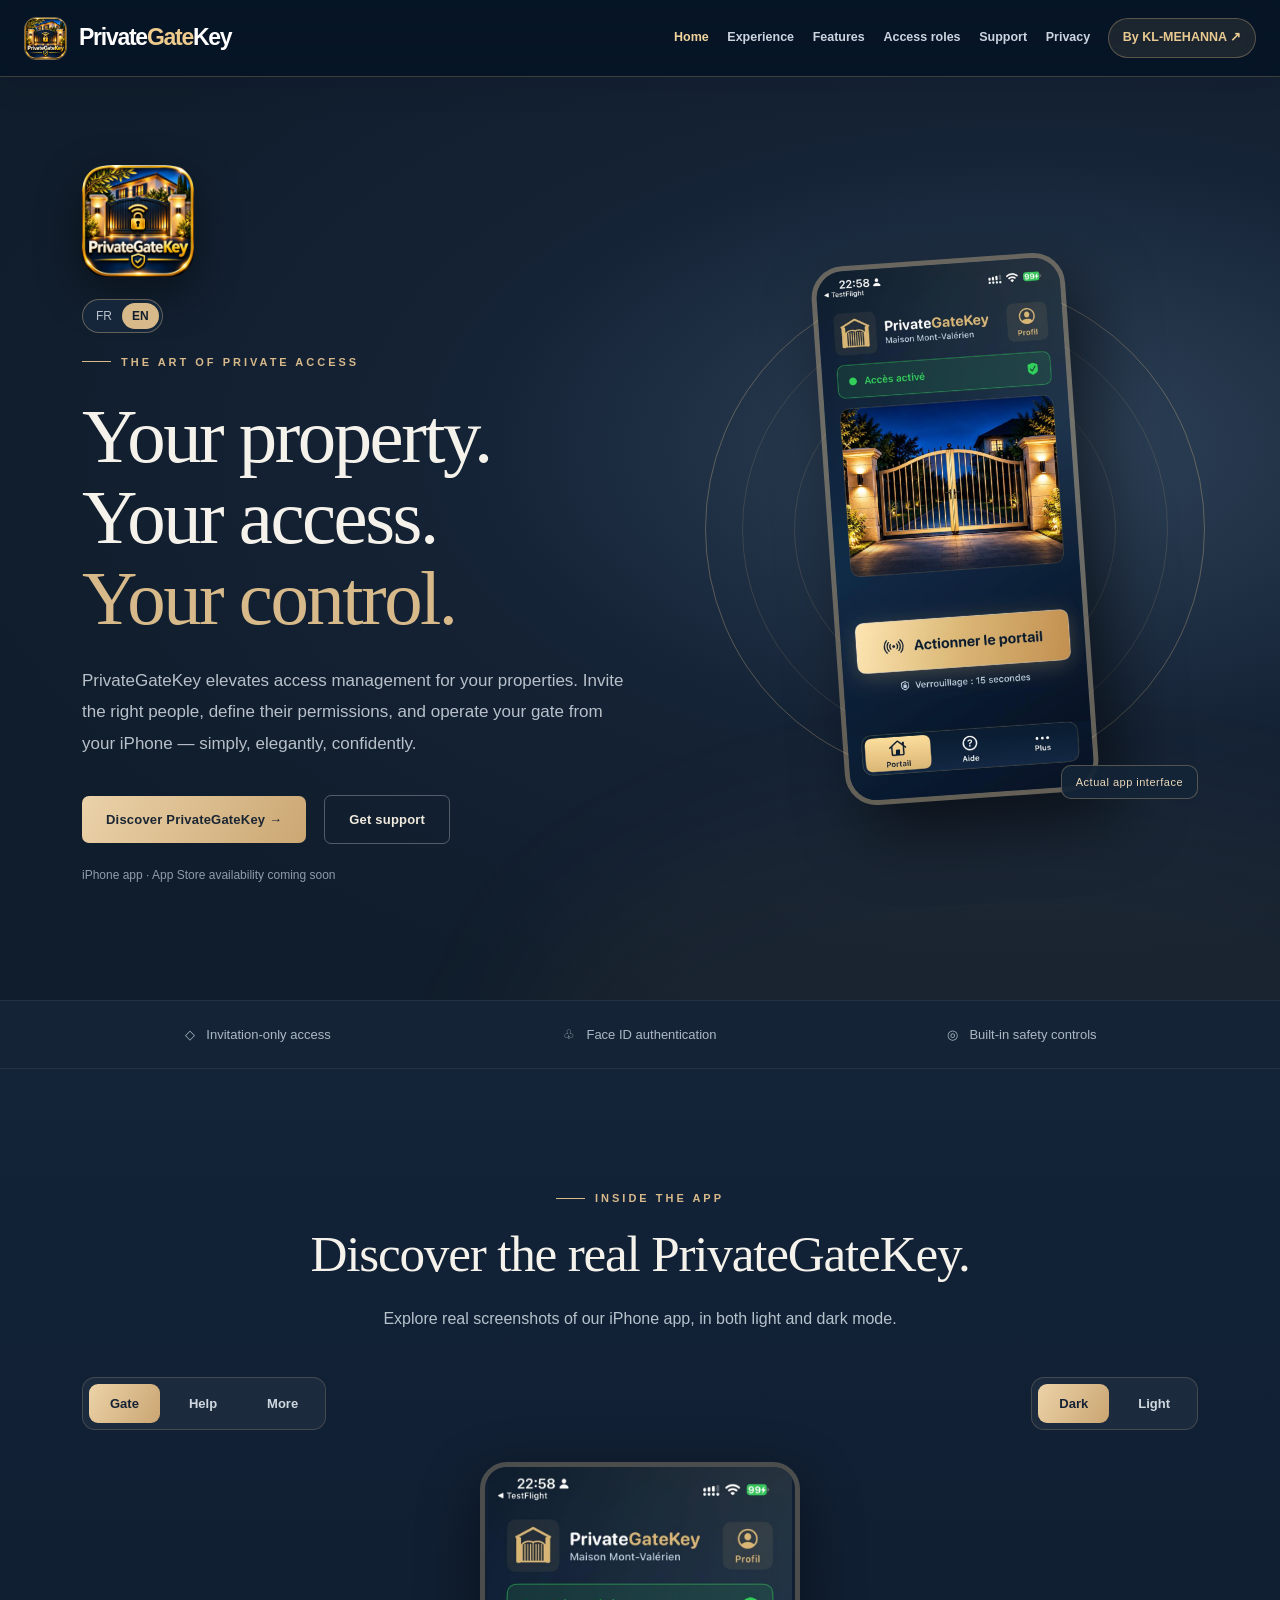
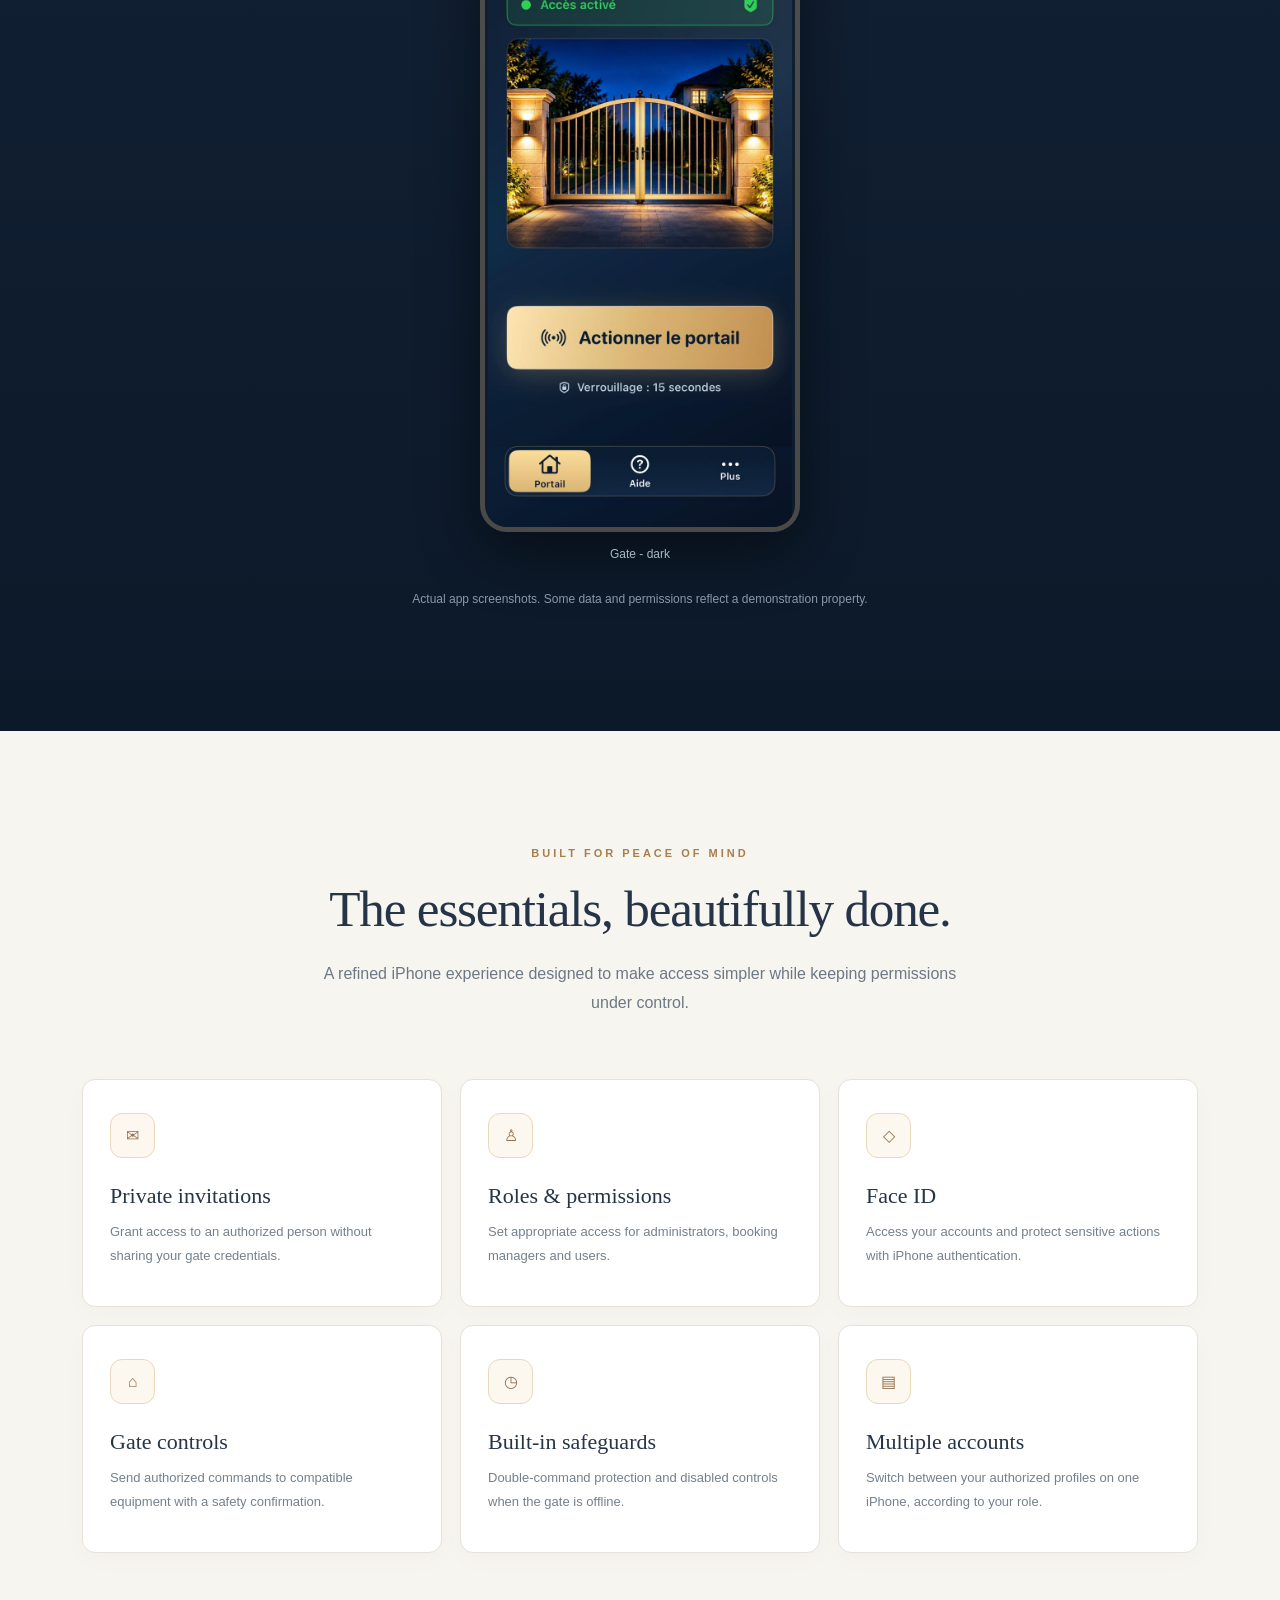
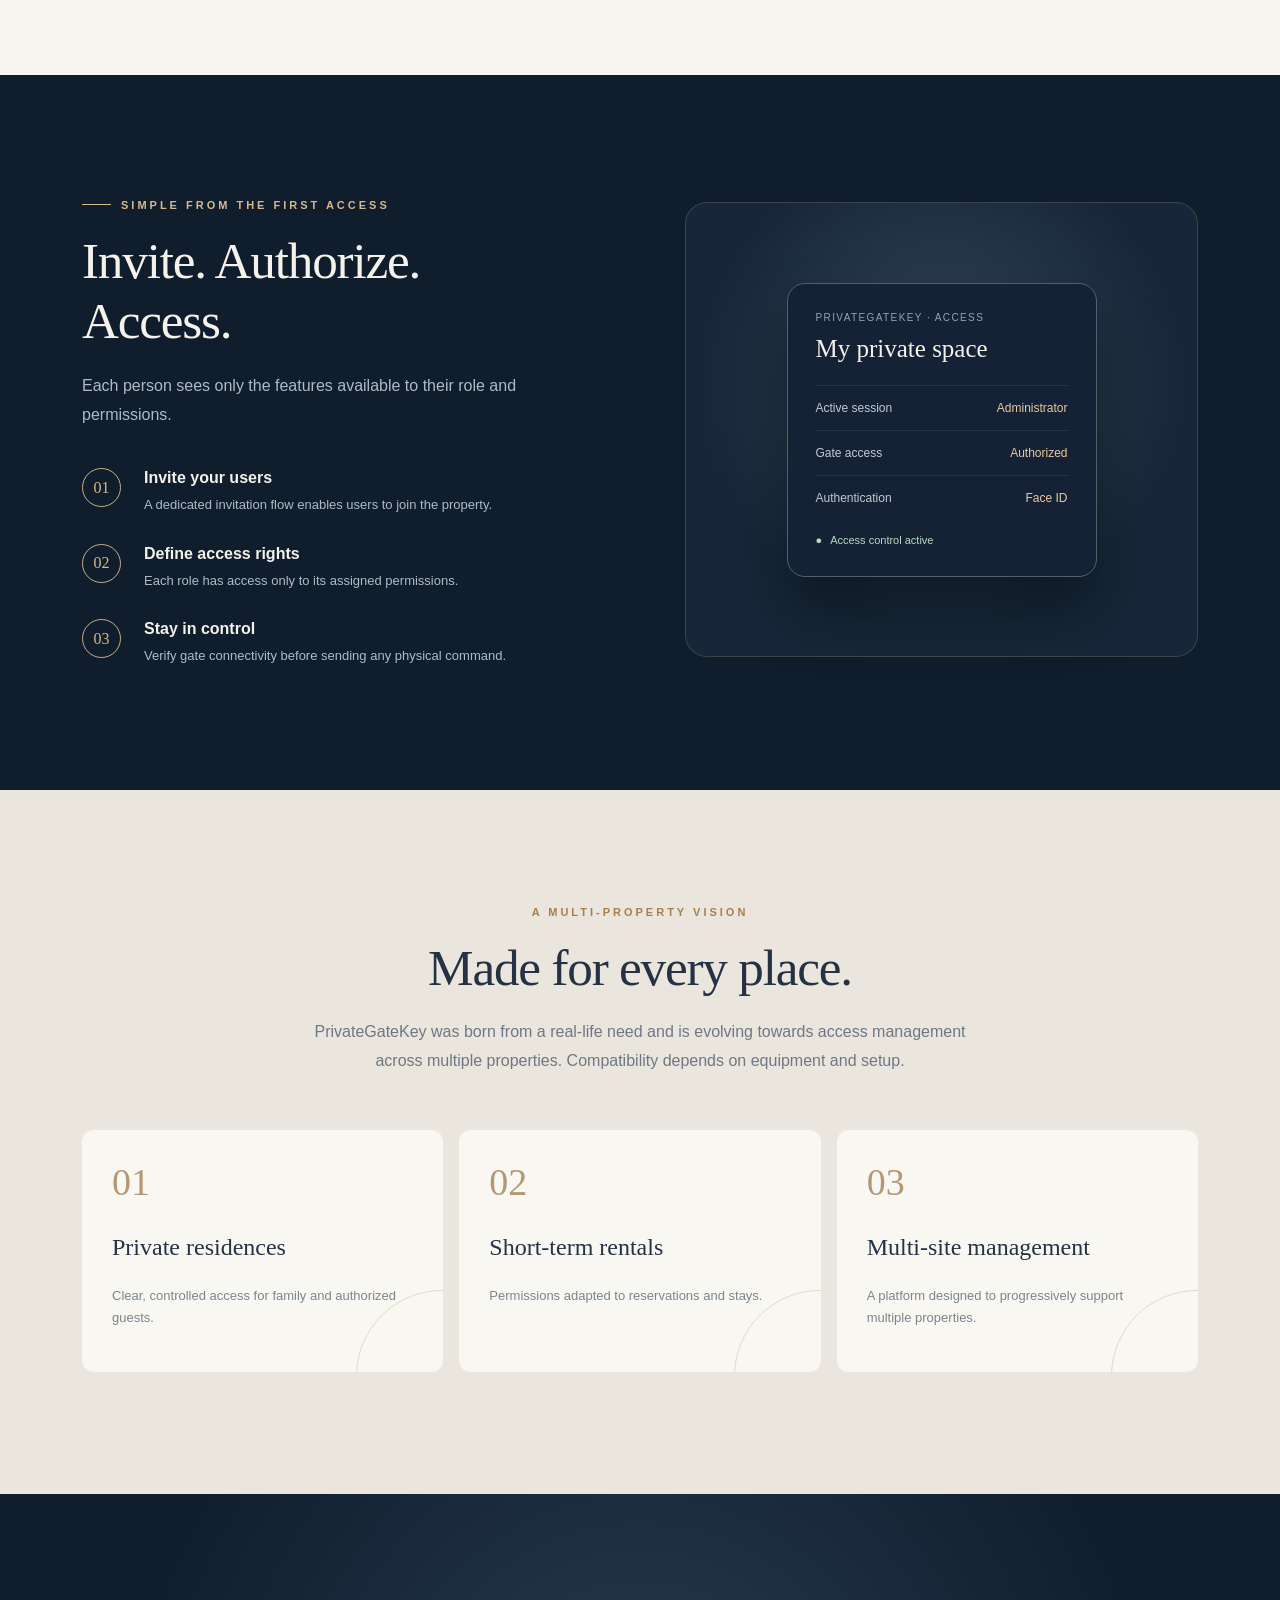
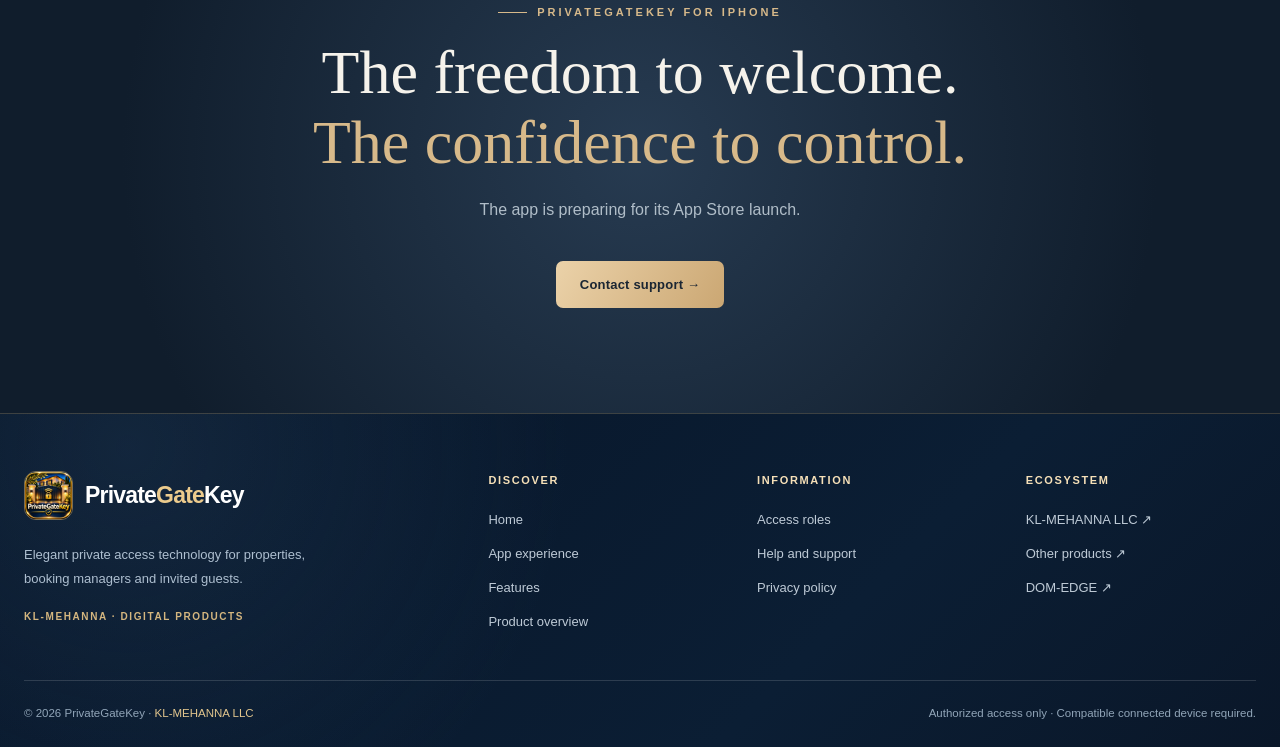
==== commit 4707897b: "Unify PrivateGateKey header and footer across all public pages" ====
--- a/index.html
+++ b/index.html
@@ -27,11 +27,31 @@
 .screens-disclaimer{margin:28px auto 0;text-align:center;color:#8999aa;font-size:12px;line-height:1.7}
 @media(max-width:760px){.real-hero-screen{height:490px;max-width:82%;border-radius:27px}.screens-controls{justify-content:center}.screen-tabs button,.screen-mode button{padding:11px 15px}.screens-gallery{min-height:0;gap:12px}.screen-card{flex:1 1 48%;min-width:0}.screen-card img{border-width:3px;border-radius:17px}.hero-screen-label{right:4px;bottom:17px}.screens-section{padding-top:75px;padding-bottom:80px}}
 @media(max-width:380px){.real-hero-screen{height:435px}.screens-gallery[data-screen=plus] .screen-card img{border-radius:12px}}
-</style></head>
+.pgk-home-locale{display:flex;justify-content:flex-start;margin:20px 0 15px}.pgk-home-locale .lang{background:#16263a;border-color:#d7b98a66}</style><link rel="stylesheet" href="/assets/css/site-shell.css?v=20261116-1">
+<script defer src="/assets/js/site-shell.js?v=20261116-1"></script>
+</head>
 <body>
-<header class="top"><div class="wrap nav"><a href="/" class="brand" aria-label="PrivateGateKey home"><span class="mark"><img src="privategatekey-logo.webp" width="43" height="43" alt="" loading="eager"></span><span>Private<span>GateKey</span></span></a><button id="menu" class="hamb" aria-expanded="false" aria-label="Menu">☰</button><nav id="navlinks" class="navlinks"><a href="#features"><span class="fr">Fonctionnalités</span><span class="en">Features</span></a><a href="#how"><span class="fr">Comment ça marche</span><span class="en">How it works</span></a><a href="#properties"><span class="fr">Propriétés</span><span class="en">Properties</span></a><a href="/products/privategatekey/"><span class="fr">Présentation</span><span class="en">Overview</span></a><a href="support.html"><span class="fr">Assistance</span><span class="en">Support</span></a></nav><div class="lang" aria-label="Language"><button data-lang="fr" class="active" aria-pressed="true">FR</button><button data-lang="en" aria-pressed="false">EN</button></div></div></header>
+<!-- PGK-SHARED-HEADER:START -->
+<header class="pgk-shell-header">
+  <div class="pgk-shell-container pgk-shell-header-inner">
+    <a class="pgk-shell-logo" href="/" aria-label="PrivateGateKey — home"><img src="/assets/img/privategatekey-icon.png" width="43" height="43" alt=""><span>Private<span>Gate</span>Key</span></a>
+    <nav class="pgk-shell-nav" id="pgk-shell-navigation" aria-label="PrivateGateKey" data-open="0">
+      <a data-shell-link="home" href="/"><span class="pgk-shell-fr">Accueil</span><span class="pgk-shell-en">Home</span></a>
+      <a data-shell-link="experience" href="/#screenshots"><span class="pgk-shell-fr">L'application</span><span class="pgk-shell-en">Experience</span></a>
+      <a data-shell-link="features" href="/#features"><span class="pgk-shell-fr">Fonctionnalités</span><span class="pgk-shell-en">Features</span></a>
+      <a data-shell-link="roles" href="/products/privategatekey/#roles"><span class="pgk-shell-fr">Rôles et accès</span><span class="pgk-shell-en">Access roles</span></a>
+      <a data-shell-link="support" href="/support.html"><span class="pgk-shell-fr">Assistance</span><span class="pgk-shell-en">Support</span></a>
+      <a data-shell-link="privacy" href="/privacy.html"><span class="pgk-shell-fr">Confidentialité</span><span class="pgk-shell-en">Privacy</span></a>
+      <a class="pgk-shell-company" href="https://kl-mehanna.com/" target="_blank" rel="noopener noreferrer"><span class="pgk-shell-fr">Par KL-MEHANNA ↗</span><span class="pgk-shell-en">By KL-MEHANNA ↗</span></a>
+    </nav>
+    <button class="pgk-shell-menu" type="button" aria-controls="pgk-shell-navigation" aria-expanded="false" aria-label="Open navigation menu">
+      <svg viewBox="0 0 24 24" width="22" height="22" fill="none" stroke="currentColor" stroke-width="1.8" stroke-linecap="round" aria-hidden="true"><path d="M4 7h16M4 12h16M4 17h16"/></svg>
+    </button>
+  </div>
+</header>
+<!-- PGK-SHARED-HEADER:END -->
 <main>
-<section class="hero"><div class="wrap hero-grid"><div class="hero-copy"><img class="hero-logo" src="privategatekey-logo.webp" width="112" height="112" alt="Logo PrivateGateKey" loading="eager"><div class="eyebrow"><span class="fr">L'art de l'accès privé</span><span class="en">The art of private access</span></div><h1><span class="fr">Votre propriété.<br>Vos accès.<br><em>Votre contrôle.</em></span><span class="en">Your property.<br>Your access.<br><em>Your control.</em></span></h1><p class="hero-lead"><span class="fr">PrivateGateKey réinvente la gestion des accès à vos propriétés. Invitez les bonnes personnes, définissez leurs permissions et pilotez votre portail depuis votre iPhone — simplement, élégamment, en confiance.</span><span class="en">PrivateGateKey elevates access management for your properties. Invite the right people, define their permissions, and operate your gate from your iPhone — simply, elegantly, confidently.</span></p><div class="cta"><a class="btn btn-gold" href="/products/privategatekey/"><span class="fr">Découvrir PrivateGateKey →</span><span class="en">Discover PrivateGateKey →</span></a><a class="btn btn-line" href="support.html"><span class="fr">Obtenir de l'aide</span><span class="en">Get support</span></a></div><p class="hero-note"><span class="fr">Application iPhone · Disponibilité App Store prochainement</span><span class="en">iPhone app · App Store availability coming soon</span></p></div>
+<section class="hero"><div class="wrap hero-grid"><div class="hero-copy"><img class="hero-logo" src="privategatekey-logo.webp" width="112" height="112" alt="Logo PrivateGateKey" loading="eager"><div class="pgk-home-locale"><div class="lang" aria-label="Language"><button data-lang="fr" class="active" aria-pressed="true">FR</button><button data-lang="en" aria-pressed="false">EN</button></div></div><div class="eyebrow"><span class="fr">L'art de l'accès privé</span><span class="en">The art of private access</span></div><h1><span class="fr">Votre propriété.<br>Vos accès.<br><em>Votre contrôle.</em></span><span class="en">Your property.<br>Your access.<br><em>Your control.</em></span></h1><p class="hero-lead"><span class="fr">PrivateGateKey réinvente la gestion des accès à vos propriétés. Invitez les bonnes personnes, définissez leurs permissions et pilotez votre portail depuis votre iPhone — simplement, élégamment, en confiance.</span><span class="en">PrivateGateKey elevates access management for your properties. Invite the right people, define their permissions, and operate your gate from your iPhone — simply, elegantly, confidently.</span></p><div class="cta"><a class="btn btn-gold" href="/products/privategatekey/"><span class="fr">Découvrir PrivateGateKey →</span><span class="en">Discover PrivateGateKey →</span></a><a class="btn btn-line" href="support.html"><span class="fr">Obtenir de l'aide</span><span class="en">Get support</span></a></div><p class="hero-note"><span class="fr">Application iPhone · Disponibilité App Store prochainement</span><span class="en">iPhone app · App Store availability coming soon</span></p></div>
 <div class="showcase" aria-label="PrivateGateKey iPhone screenshots">
   <div class="halo"></div>
   <img class="real-hero-screen" src="assets/screenshots/privategatekey-portail-sombre.jpg" alt="PrivateGateKey, actual gate control screen in dark mode" width="738" height="1600" fetchpriority="high">
@@ -74,9 +94,44 @@
 <section id="how" class="section"><div class="wrap split"><div><div class="eyebrow"><span class="fr">Simple dès le premier accès</span><span class="en">Simple from the first access</span></div><h2><span class="fr">Inviter. Autoriser.<br>Accéder.</span><span class="en">Invite. Authorize.<br>Access.</span></h2><p style="color:#aebbc7;line-height:1.8"><span class="fr">Chaque personne voit les fonctionnalités qui correspondent à son rôle et à ses autorisations.</span><span class="en">Each person sees only the features available to their role and permissions.</span></p><div class="steps"><div class="step"><div class="step-num">01</div><div><h3><span class="fr">Invitez vos utilisateurs</span><span class="en">Invite your users</span></h3><p><span class="fr">Un parcours dédié permet de rejoindre la propriété avec une invitation.</span><span class="en">A dedicated invitation flow enables users to join the property.</span></p></div></div><div class="step"><div class="step-num">02</div><div><h3><span class="fr">Définissez les droits</span><span class="en">Define access rights</span></h3><p><span class="fr">Chaque rôle dispose uniquement des accès qui lui sont attribués.</span><span class="en">Each role has access only to its assigned permissions.</span></p></div></div><div class="step"><div class="step-num">03</div><div><h3><span class="fr">Gardez la maîtrise</span><span class="en">Stay in control</span></h3><p><span class="fr">Vérifiez la connexion du portail avant toute commande physique.</span><span class="en">Verify gate connectivity before sending any physical command.</span></p></div></div></div></div><div class="access-art"><div class="access-panel"><div class="small">PRIVATEGATEKEY · ACCESS</div><div class="title"><span class="fr">Mon espace privé</span><span class="en">My private space</span></div><div class="access-row"><span><span class="fr">Session active</span><span class="en">Active session</span></span><strong><span class="fr">Administrateur</span><span class="en">Administrator</span></strong></div><div class="access-row"><span><span class="fr">Accès portail</span><span class="en">Gate access</span></span><strong><span class="fr">Autorisé</span><span class="en">Authorized</span></strong></div><div class="access-row"><span><span class="fr">Authentification</span><span class="en">Authentication</span></span><strong>Face ID</strong></div><div class="access-good">● <span class="fr">Contrôle des accès actif</span><span class="en">Access control active</span></div></div></div></div></section>
 <section id="properties" class="section use-cases"><div class="wrap"><div class="center"><div class="section-kicker"><span class="fr">Une vision multi-propriétés</span><span class="en">A multi-property vision</span></div><h2><span class="fr">Pensé pour chaque lieu.</span><span class="en">Made for every place.</span></h2><p class="section-lead"><span class="fr">PrivateGateKey est né d'un besoin concret et évolue vers une gestion d'accès adaptée à plusieurs propriétés. La compatibilité dépend de l'équipement et de la configuration.</span><span class="en">PrivateGateKey was born from a real-life need and is evolving towards access management across multiple properties. Compatibility depends on equipment and setup.</span></p></div><div class="use-grid"><article class="case"><div class="num">01</div><h3><span class="fr">Résidences privées</span><span class="en">Private residences</span></h3><p><span class="fr">Un accès clair et contrôlé pour les proches et personnes autorisées.</span><span class="en">Clear, controlled access for family and authorized guests.</span></p></article><article class="case"><div class="num">02</div><h3><span class="fr">Locations saisonnières</span><span class="en">Short-term rentals</span></h3><p><span class="fr">Des autorisations adaptées à la réservation et au séjour.</span><span class="en">Permissions adapted to reservations and stays.</span></p></article><article class="case"><div class="num">03</div><h3><span class="fr">Gestion multi-sites</span><span class="en">Multi-site management</span></h3><p><span class="fr">Une plateforme conçue pour accueillir progressivement plusieurs lieux.</span><span class="en">A platform designed to progressively support multiple properties.</span></p></article></div></div></section>
 <section class="statement"><div class="eyebrow"><span class="fr">PRIVATEGATEKEY POUR IPHONE</span><span class="en">PRIVATEGATEKEY FOR IPHONE</span></div><h2><span class="fr">La liberté d'accueillir.<br><span style="color:var(--gold)">La sérénité de contrôler.</span></span><span class="en">The freedom to welcome.<br><span style="color:var(--gold)">The confidence to control.</span></span></h2><p><span class="fr">L'application prépare son arrivée sur l'App Store.</span><span class="en">The app is preparing for its App Store launch.</span></p><div class="cta" style="justify-content:center"><a href="support.html" class="btn btn-gold"><span class="fr">Contacter l'assistance →</span><span class="en">Contact support →</span></a></div></section>
-</main><footer class="footer"><div class="wrap"><div class="footer-top"><div><a href="/" class="brand"><span class="mark" aria-hidden="true">⌂</span><span>Private<span>GateKey</span></span></a><p class="footer-sub"><span class="fr">Une expérience d'accès privée, élégante et maîtrisée. Par KL-Mehanna.</span><span class="en">An elegant, controlled private access experience. By KL-Mehanna.</span></p></div><div class="footer-links"><a href="/products/privategatekey/"><span class="fr">Présentation détaillée</span><span class="en">Detailed overview</span></a><a href="support.html"><span class="fr">Assistance</span><span class="en">Support</span></a><a href="privacy.html"><span class="fr">Confidentialité</span><span class="en">Privacy</span></a><a href="https://kl-mehanna.com/" rel="noopener">KL-Mehanna</a></div></div><div class="footer-bottom"><span>© <span id="year">2026</span> PrivateGateKey · KL-Mehanna</span><span><span class="fr">Maquette illustrative — l'interface réelle peut différer.</span><span class="en">Illustrative interface — actual app may differ.</span></span></div></div></footer>
+</main><!-- PGK-SHARED-FOOTER:START -->
+<footer class="pgk-shell-footer">
+  <div class="pgk-shell-container">
+    <div class="pgk-shell-footer-grid">
+      <div class="pgk-shell-footer-about">
+        <a class="pgk-shell-footer-brand" href="/"><img src="/assets/img/privategatekey-icon.png" width="49" height="49" loading="lazy" alt=""><strong>Private<span>Gate</span>Key</strong></a>
+        <p><span class="pgk-shell-fr">Une expérience d'accès privé élégante, pensée pour les propriétés, les responsables de réservation et leurs invités.</span><span class="pgk-shell-en">Elegant private access technology for properties, booking managers and invited guests.</span></p>
+        <span class="pgk-shell-footer-tag">KL-MEHANNA · DIGITAL PRODUCTS</span>
+      </div>
+      <div class="pgk-shell-footer-column">
+        <h2><span class="pgk-shell-fr">Découvrir</span><span class="pgk-shell-en">Discover</span></h2>
+        <a href="/"><span class="pgk-shell-fr">Accueil</span><span class="pgk-shell-en">Home</span></a>
+        <a href="/#screenshots"><span class="pgk-shell-fr">L'application en images</span><span class="pgk-shell-en">App experience</span></a>
+        <a href="/#features"><span class="pgk-shell-fr">Fonctionnalités</span><span class="pgk-shell-en">Features</span></a>
+        <a href="/products/privategatekey/"><span class="pgk-shell-fr">Présentation détaillée</span><span class="pgk-shell-en">Product overview</span></a>
+      </div>
+      <div class="pgk-shell-footer-column">
+        <h2><span class="pgk-shell-fr">Informations</span><span class="pgk-shell-en">Information</span></h2>
+        <a href="/products/privategatekey/#roles"><span class="pgk-shell-fr">Rôles et permissions</span><span class="pgk-shell-en">Access roles</span></a>
+        <a href="/support.html"><span class="pgk-shell-fr">Aide et assistance</span><span class="pgk-shell-en">Help and support</span></a>
+        <a href="/privacy.html"><span class="pgk-shell-fr">Confidentialité</span><span class="pgk-shell-en">Privacy policy</span></a>
+      </div>
+      <div class="pgk-shell-footer-column">
+        <h2><span class="pgk-shell-fr">Écosystème</span><span class="pgk-shell-en">Ecosystem</span></h2>
+        <a href="https://kl-mehanna.com/" target="_blank" rel="noopener noreferrer">KL-MEHANNA LLC ↗</a>
+        <a href="https://kl-mehanna.com/#products" target="_blank" rel="noopener noreferrer"><span class="pgk-shell-fr">Autres produits ↗</span><span class="pgk-shell-en">Other products ↗</span></a>
+        <a href="https://dom-edge.com/" target="_blank" rel="noopener noreferrer">DOM-EDGE ↗</a>
+      </div>
+    </div>
+    <div class="pgk-shell-footer-bottom">
+      <span>© <span id="year">2026</span> PrivateGateKey · <a href="https://kl-mehanna.com/" target="_blank" rel="noopener noreferrer">KL-MEHANNA LLC</a></span>
+      <span><span class="pgk-shell-fr">Accès réservé aux personnes autorisées · Équipement compatible requis.</span><span class="pgk-shell-en">Authorized access only · Compatible connected device required.</span></span>
+    </div>
+  </div>
+</footer>
+<!-- PGK-SHARED-FOOTER:END -->
 <script>
-(function(){let saved;try{saved=localStorage.getItem('pgk-lang')}catch(e){}const lang=saved==='en'||saved==='fr'?saved:(navigator.language||'fr').toLowerCase().startsWith('fr')?'fr':'en';function setLang(l){document.documentElement.lang=l;document.querySelectorAll('[data-lang]').forEach(b=>{const a=b.dataset.lang===l;b.classList.toggle('active',a);b.setAttribute('aria-pressed',a?'true':'false')});try{localStorage.setItem('pgk-lang',l)}catch(e){}}document.querySelectorAll('[data-lang]').forEach(b=>b.addEventListener('click',()=>setLang(b.dataset.lang)));setLang(lang);document.getElementById('year').textContent=new Date().getFullYear();const m=document.getElementById('menu'),n=document.getElementById('navlinks');m.addEventListener('click',()=>{const o=n.classList.toggle('open');m.setAttribute('aria-expanded',String(o))});n.querySelectorAll('a').forEach(a=>a.addEventListener('click',()=>{n.classList.remove('open');m.setAttribute('aria-expanded','false')}))})();
+(function(){let saved;try{saved=localStorage.getItem('pgk-lang')}catch(e){}const lang=saved==='en'||saved==='fr'?saved:(navigator.language||'fr').toLowerCase().startsWith('fr')?'fr':'en';function setLang(l){document.documentElement.lang=l;document.querySelectorAll('[data-lang]').forEach(b=>{const a=b.dataset.lang===l;b.classList.toggle('active',a);b.setAttribute('aria-pressed',a?'true':'false')});try{localStorage.setItem('pgk-lang',l)}catch(e){}}document.querySelectorAll('[data-lang]').forEach(b=>b.addEventListener('click',()=>setLang(b.dataset.lang)));setLang(lang);document.getElementById('year').textContent=new Date().getFullYear();})();
 (function(){
  const gallery=document.querySelector('.screens-gallery');
  if(!gallery)return;
--- a/assets/css/site-shell.css
+++ b/assets/css/site-shell.css
@@ -0,0 +1,37 @@
+/* One shared, responsive header and footer for every PrivateGateKey public page.
+   Inspired by the KL-MEHANNA / DOM-EDGE product-family design. */
+.pgk-shell-header,.pgk-shell-footer{box-sizing:border-box;font-family:Inter,-apple-system,BlinkMacSystemFont,"Segoe UI",Arial,sans-serif}
+.pgk-shell-header *,.pgk-shell-footer *{box-sizing:border-box}
+.pgk-shell-container{width:min(calc(100% - 48px),1240px);margin-inline:auto}
+.pgk-shell-header{position:sticky;top:0;z-index:1000;color:#fff;background:rgba(7,21,39,.97);border-bottom:1px solid rgba(223,187,119,.26);box-shadow:0 10px 32px rgba(5,17,31,.08);backdrop-filter:blur(18px);-webkit-backdrop-filter:blur(18px)}
+.pgk-shell-header-inner{display:flex;align-items:center;min-height:76px;gap:24px}
+.pgk-shell-logo{display:inline-flex;flex:0 0 auto;align-items:center;gap:12px;text-decoration:none!important;color:#fff!important;white-space:nowrap;font-size:23px;line-height:1.1;font-weight:800;letter-spacing:-.055em}
+.pgk-shell-logo img,.pgk-shell-footer-brand img{display:block;flex:0 0 auto;border:1px solid rgba(225,185,114,.5);border-radius:12px;object-fit:cover}
+.pgk-shell-logo>span>span,.pgk-shell-footer-brand strong>span{color:#eccb8d}
+.pgk-shell-nav{display:flex;align-items:center;justify-content:flex-end;gap:clamp(10px,1.3vw,21px);margin-left:auto;min-width:0;flex-wrap:nowrap}
+.pgk-shell-nav>a{display:inline-flex;align-items:center;white-space:nowrap;font-size:12.5px;font-weight:650;line-height:1.4;text-decoration:none!important;color:#cbd5df!important;padding:11px 1px;border-radius:8px;transition:color .15s}
+.pgk-shell-nav>a:hover,.pgk-shell-nav>a[aria-current="page"]{color:#f1d49c!important}
+.pgk-shell-nav>.pgk-shell-company{border:1px solid rgba(234,198,136,.3);border-radius:999px;background:rgba(237,201,140,.095);padding:10px 14px;color:#e9cb91!important;font-weight:750}
+.pgk-shell-nav>.pgk-shell-company:hover{border-color:rgba(234,198,136,.7);background:rgba(237,201,140,.18)}
+.pgk-shell-menu{display:none;align-items:center;justify-content:center;margin-left:auto;border:1px solid rgba(236,203,145,.45);border-radius:11px;background:#192b41;color:#edd098;min-width:44px;min-height:42px;cursor:pointer}
+.pgk-shell-header a:focus-visible,.pgk-shell-header button:focus-visible,.pgk-shell-footer a:focus-visible{outline:3px solid #f3dba5;outline-offset:4px}
+html[lang="fr"] .pgk-shell-en{display:none!important}
+html[lang="en"] .pgk-shell-fr{display:none!important}
+html:not([lang="fr"]):not([lang="en"]) .pgk-shell-fr{display:none!important}
+.pgk-shell-footer{color:#d7e0ea;background:radial-gradient(circle at 10% 10%,rgba(39,67,95,.35),transparent 37%),linear-gradient(135deg,#071528,#0b1e34 65%,#0a1729);border-top:1px solid rgba(222,185,119,.24);padding:57px 0 25px}
+.pgk-shell-footer-grid{display:grid;grid-template-columns:minmax(245px,1.85fr) repeat(3,minmax(130px,1fr));gap:clamp(22px,3vw,46px)}
+.pgk-shell-footer-brand{display:inline-flex;align-items:center;gap:12px;color:#fff!important;text-decoration:none!important}
+.pgk-shell-footer-brand strong{font-size:23px;line-height:1.1;letter-spacing:-.035em}
+.pgk-shell-footer-about>p{max-width:330px;margin:19px 0 15px;font-size:13px;line-height:1.85;color:#aebfd0!important}
+.pgk-shell-footer-tag{color:#d4b67f;font-size:10px;letter-spacing:.16em;font-weight:800}
+.pgk-shell-footer-column{display:flex;flex-direction:column;align-items:flex-start;gap:13px}
+.pgk-shell-footer-column h2{font-family:Inter,-apple-system,BlinkMacSystemFont,"Segoe UI",Arial,sans-serif!important;color:#f6e0b8!important;font-size:11px!important;font-weight:800!important;letter-spacing:.15em!important;line-height:1.2!important;text-transform:uppercase;margin:3px 0 10px!important}
+.pgk-shell-footer-column a{display:inline-block;text-decoration:none!important;color:#becad6!important;font-size:13px!important;line-height:1.6}
+.pgk-shell-footer-column a:hover{color:#f2d59d!important}
+.pgk-shell-footer-bottom{display:flex;align-items:center;justify-content:space-between;gap:18px;padding-top:23px;margin-top:47px;border-top:1px solid rgba(255,255,255,.14);font-size:11.5px;line-height:1.6;color:#91a5b8}
+.pgk-shell-footer-bottom a{color:#e1c58d!important;text-decoration:none!important}
+@media(max-width:1160px){.pgk-shell-nav{gap:11px}.pgk-shell-nav>a{font-size:12px}.pgk-shell-logo{font-size:20px}}
+@media(max-width:1040px){.pgk-shell-menu{display:inline-flex}.pgk-shell-nav{display:none;position:absolute;top:100%;left:0;right:0;z-index:10;margin:0;padding:19px max(24px,calc((100vw - 1240px)/2)) 24px;background:#0c2038;border-top:1px solid rgba(234,198,136,.12);border-bottom:1px solid rgba(234,198,136,.35);box-shadow:0 20px 35px rgba(4,13,27,.35);flex-direction:column;align-items:stretch;gap:4px}.pgk-shell-nav[data-open="1"]{display:flex}.pgk-shell-nav>a{font-size:15px;line-height:1.6;padding:11px 12px;white-space:normal}.pgk-shell-nav>a:hover,.pgk-shell-nav>a[aria-current="page"]{background:rgba(234,198,136,.085)}.pgk-shell-nav>.pgk-shell-company{margin-top:10px;align-self:flex-start;padding:11px 15px}.pgk-shell-header-inner{min-height:70px}.pgk-shell-footer-grid{grid-template-columns:repeat(3,minmax(0,1fr));gap:36px}.pgk-shell-footer-about{grid-column:1/-1}.pgk-shell-footer-about>p{max-width:550px;margin:12px 0}}
+@media(max-width:600px){.pgk-shell-container{width:calc(100% - 36px)}.pgk-shell-header-inner{min-height:68px}.pgk-shell-logo{font-size:21px;gap:10px}.pgk-shell-logo img{width:39px;height:39px}.pgk-shell-nav{padding-inline:18px}.pgk-shell-footer{padding:41px 0 23px}.pgk-shell-footer-grid{grid-template-columns:1fr 1fr;gap:29px 20px}.pgk-shell-footer-about{grid-column:1/-1}.pgk-shell-footer-column h2{margin-bottom:4px!important}.pgk-shell-footer-bottom{flex-direction:column;align-items:flex-start;gap:8px;margin-top:35px}.pgk-shell-footer-column a{font-size:12px!important}}
+@media(max-width:350px){.pgk-shell-footer-grid{grid-template-columns:1fr}}
+@media(prefers-reduced-motion:reduce){.pgk-shell-nav>a{transition:none}}
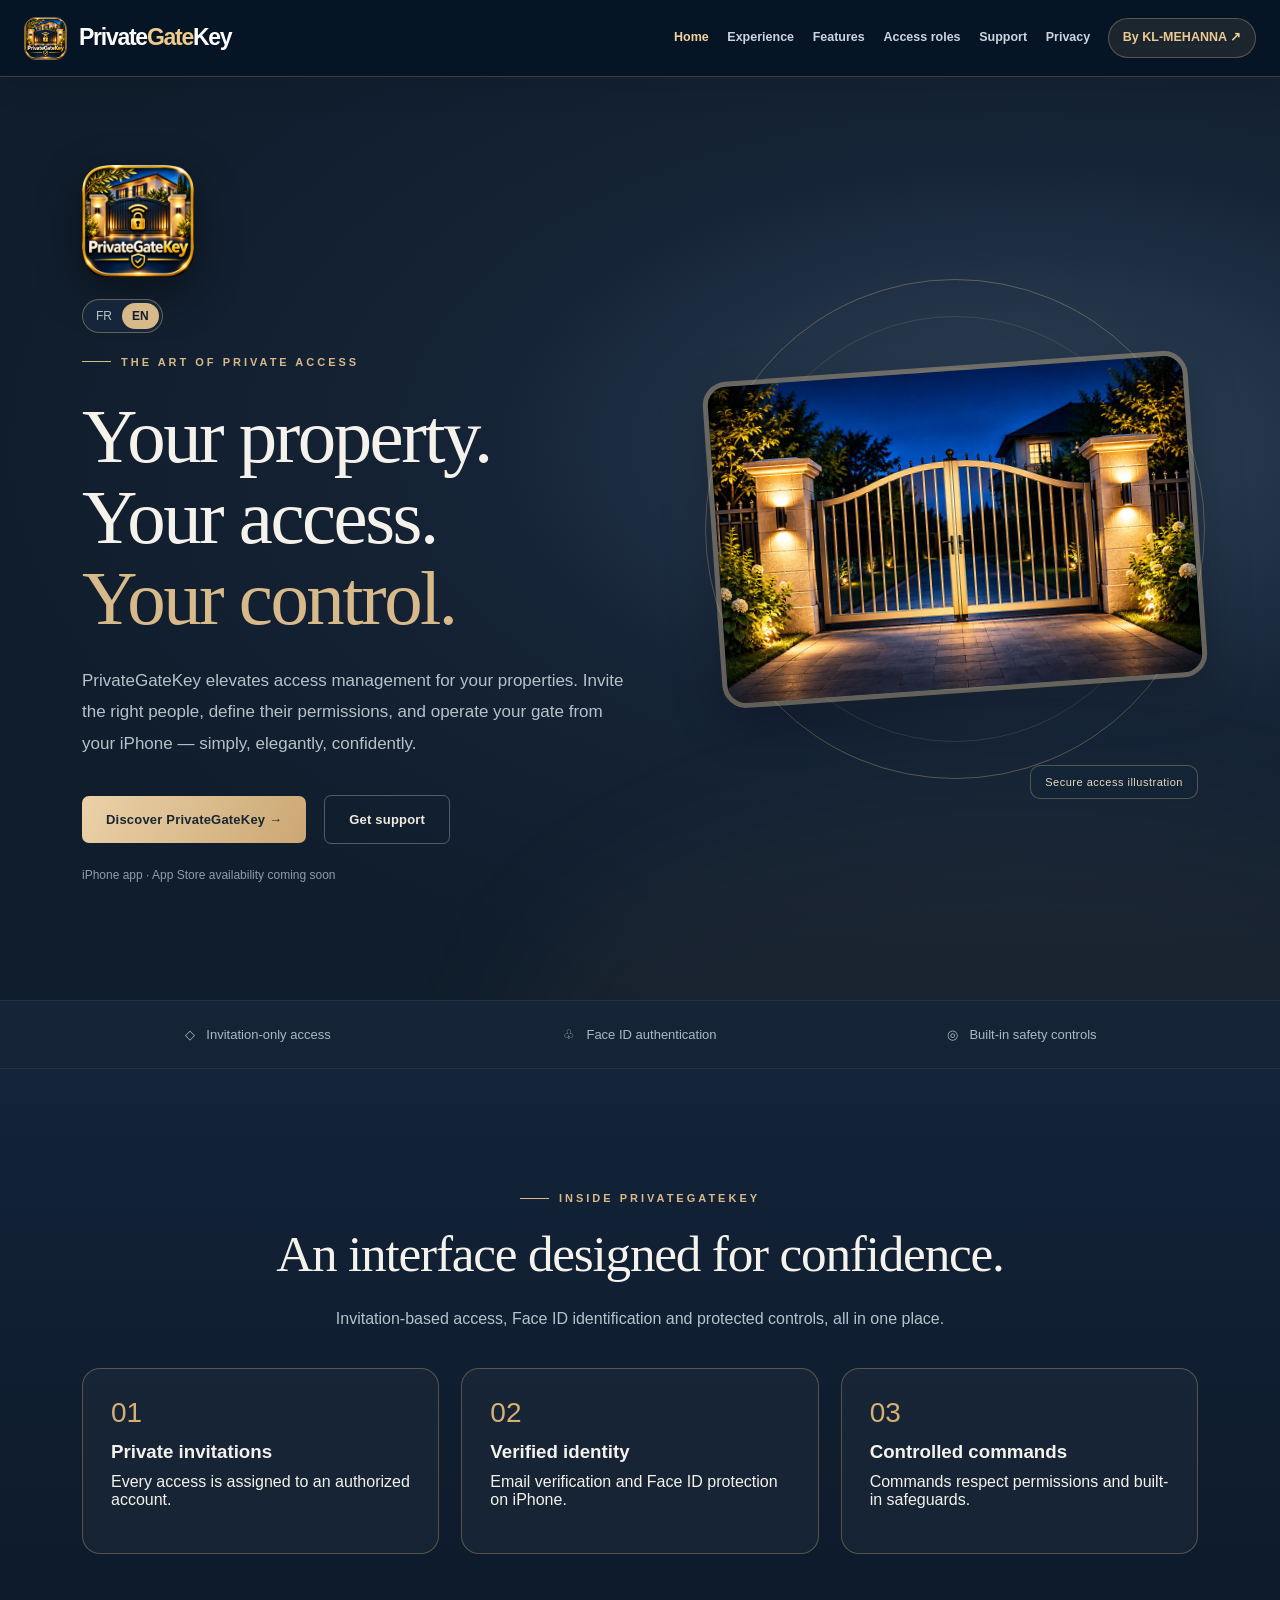
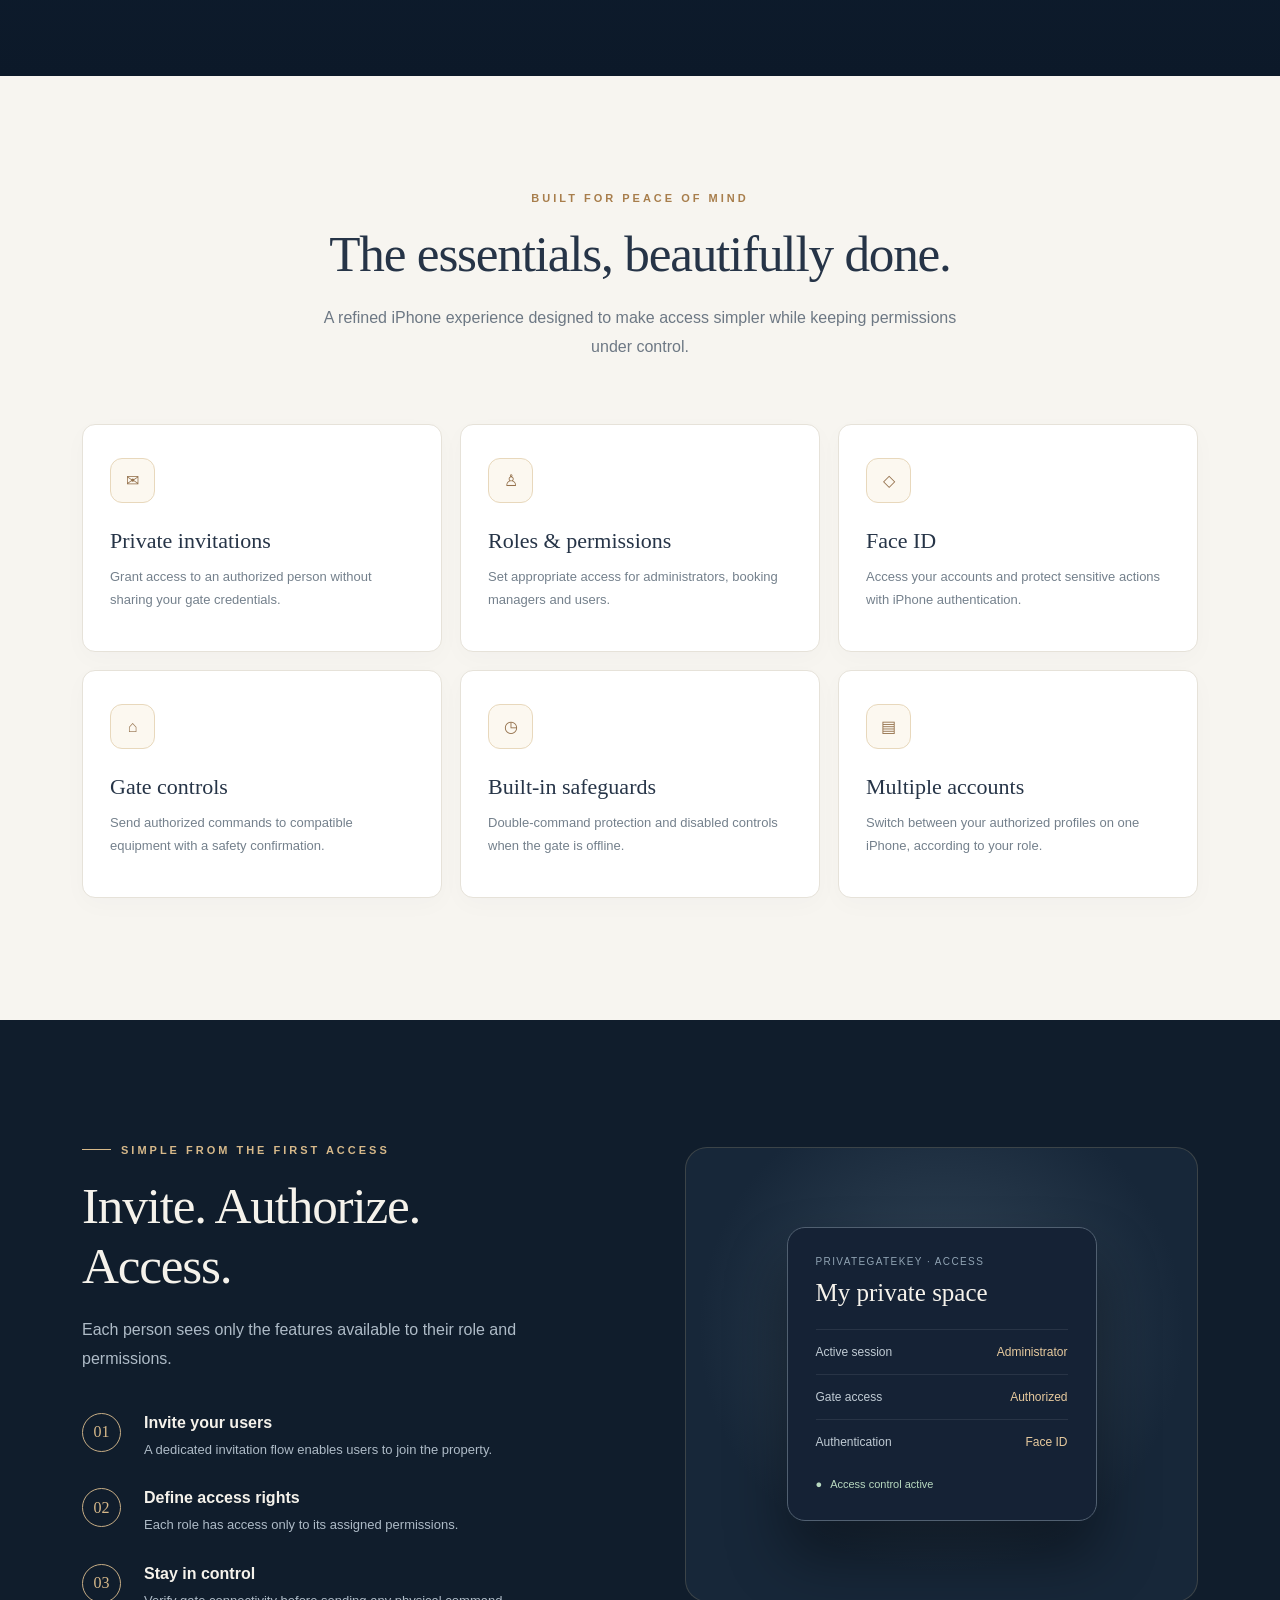
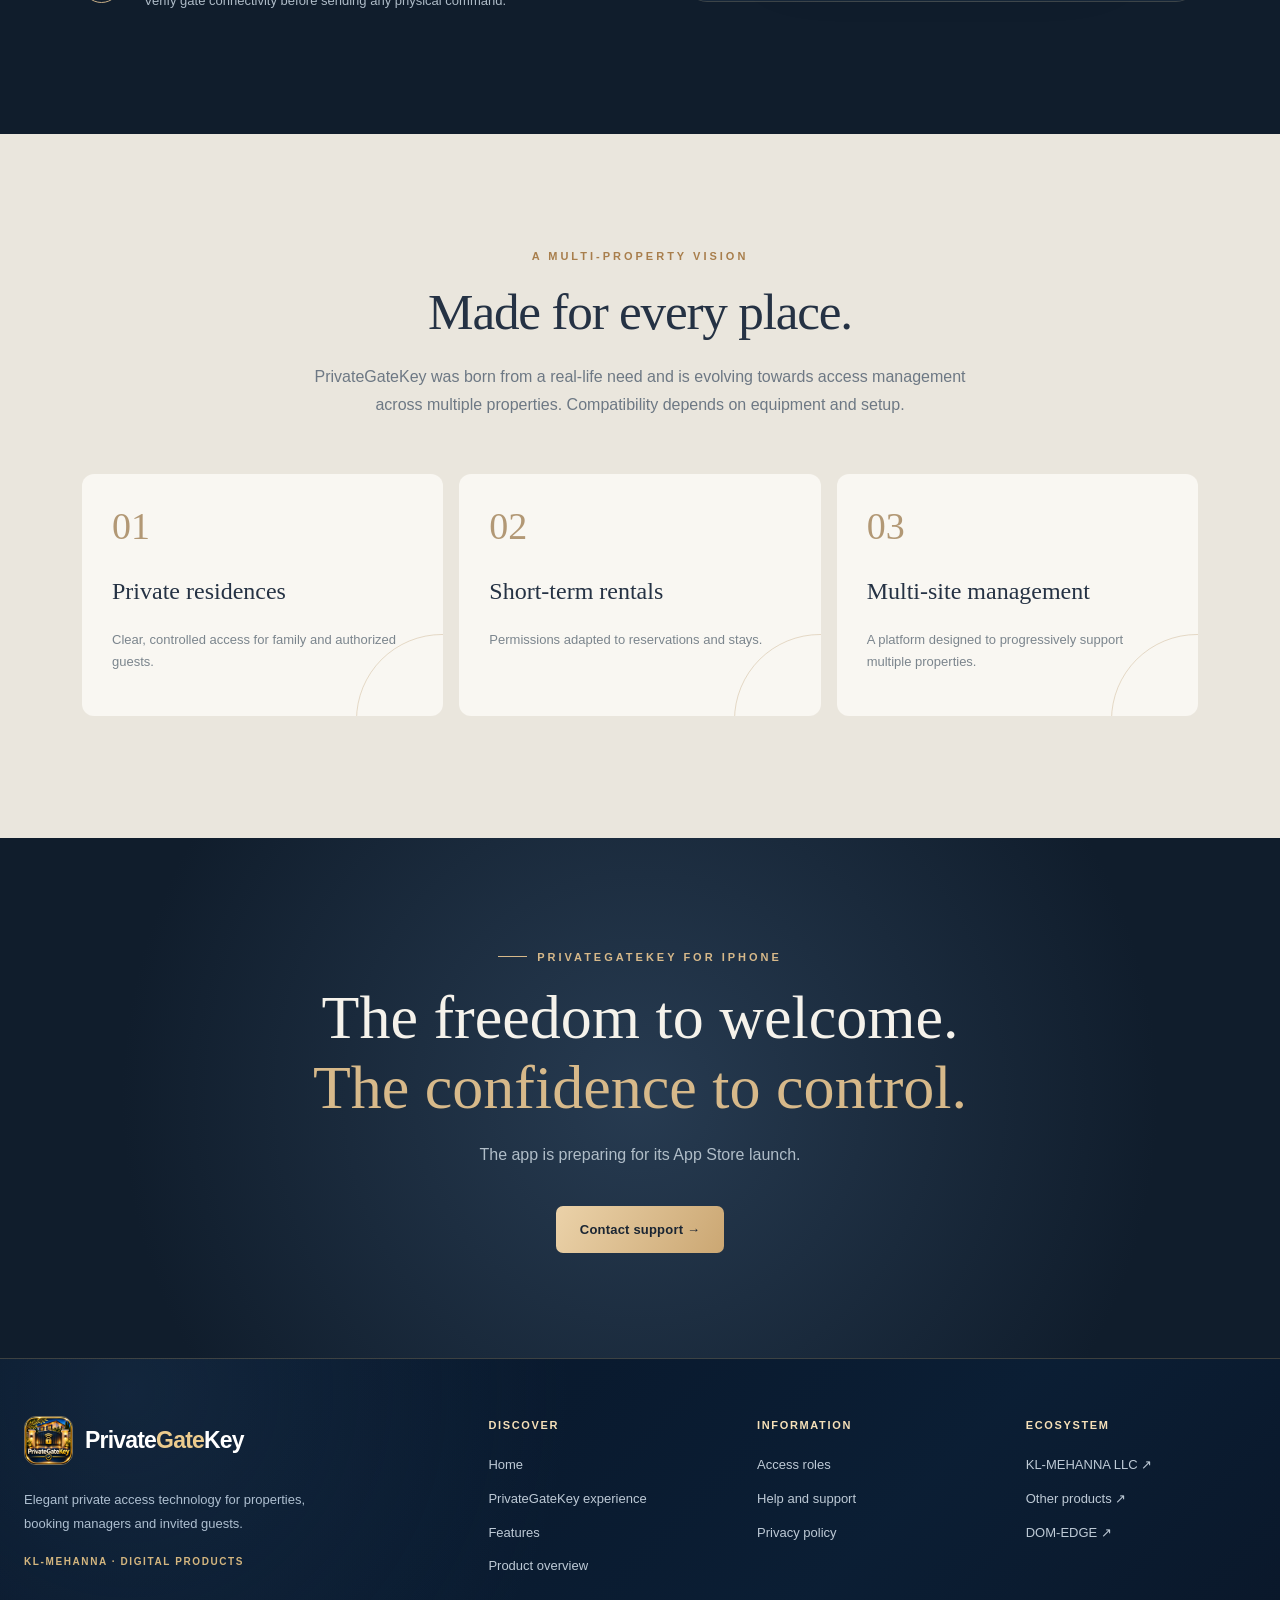
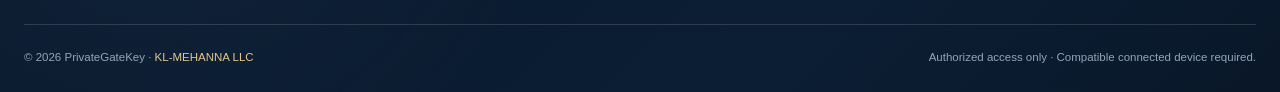
==== commit bc35ace8: "Remove property-identifying screenshots from public PrivateGateKey site" ====
--- a/index.html
+++ b/index.html
@@ -9,7 +9,7 @@
 :root{--navy:#101d2c;--navy2:#18283a;--gold:#d7b98a;--gold2:#f0dcb8;--cream:#f5f2eb;--ink:#263447;--muted:#a8b2bd}*{box-sizing:border-box}html{scroll-behavior:smooth}body{margin:0;color:var(--cream);background:var(--navy);font-family:Inter,-apple-system,BlinkMacSystemFont,"Segoe UI",Arial,sans-serif;-webkit-font-smoothing:antialiased}a{color:inherit;text-decoration:none}button{font:inherit}button:focus-visible,a:focus-visible{outline:2px solid var(--gold);outline-offset:5px}.wrap{max-width:1180px;margin:auto;padding-left:32px;padding-right:32px}.top{position:sticky;top:0;z-index:20;background:#101d2ced;backdrop-filter:blur(20px);border-bottom:1px solid #ffffff13}.nav{height:82px;display:flex;align-items:center;gap:35px}.brand{display:flex;align-items:center;gap:13px;font-size:20px;font-weight:650;letter-spacing:-.8px;white-space:nowrap}.brand span span{color:var(--gold)}.mark{height:43px;width:43px;display:grid;place-items:center;border:1px solid #d7b98a80;border-radius:13px;background:linear-gradient(145deg,#24354a,#0d1723);color:var(--gold);box-shadow:0 8px 22px #0003}.navlinks{display:flex;align-items:center;gap:31px;margin-left:auto}.navlinks a{font-size:13px;color:#c7cdd4}.navlinks a:hover{color:var(--gold)}.lang{display:flex;border:1px solid #ffffff29;border-radius:999px;padding:3px}.lang button{border:0;background:transparent;color:#bac3cd;padding:6px 10px;border-radius:999px;cursor:pointer;font-size:12px}.lang button.active{background:var(--gold);color:var(--navy);font-weight:750}.hamb{display:none}.eyebrow{display:inline-flex;align-items:center;gap:10px;color:var(--gold);text-transform:uppercase;font-size:11px;letter-spacing:3px;font-weight:650}.eyebrow:before{content:"";height:1px;width:29px;background:var(--gold)}h1,h2,h3,p{margin-top:0}.hero{position:relative;overflow:hidden;background:radial-gradient(ellipse at 80% 40%,#30445a 0%,#152336 38%,#101d2c 75%)}.hero:after{content:"";position:absolute;inset:auto -20% -300px 40%;height:500px;border-radius:50%;background:#d6ae6b0b;filter:blur(65px);pointer-events:none}.hero-grid{min-height:710px;display:grid;grid-template-columns:1.08fr .92fr;align-items:center;gap:60px;padding-top:88px;padding-bottom:106px}.hero-copy{position:relative;z-index:2}.hero h1{font-family:Georgia,"Times New Roman",serif;font-size:clamp(52px,6vw,84px);font-weight:400;line-height:1.06;letter-spacing:-2.5px;margin:28px 0 25px}.hero h1 em{font-weight:400;color:var(--gold);font-style:normal}.hero-lead{color:#b8c1ca;line-height:1.85;font-size:17px;max-width:550px}.cta{display:flex;align-items:center;gap:18px;flex-wrap:wrap;margin-top:36px}.btn{display:inline-flex;align-items:center;justify-content:center;gap:10px;padding:16px 24px;border-radius:7px;font-weight:700;font-size:13px;letter-spacing:.2px;transition:transform .2s,background .2s}.btn:hover{transform:translateY(-2px)}.btn-gold{background:linear-gradient(120deg,#ebd2a9,#cba773);color:#1b2633}.btn-line{border:1px solid #ffffff46;color:#f0e9dd}.hero-note{font-size:12px;color:#8f9cab;margin-top:24px}.showcase{position:relative;display:flex;justify-content:center;align-items:center;min-height:565px}.halo{position:absolute;width:500px;height:500px;border:1px solid #d9ba8755;border-radius:50%}.halo:after,.halo:before{content:"";position:absolute;inset:36px;border:1px solid #d9ba8726;border-radius:50%}.halo:after{inset:88px}.phone{position:relative;width:268px;height:546px;border-radius:43px;background:#060d16;border:7px solid #405266;box-shadow:24px 38px 75px #0009,inset 0 0 0 2px #9da7aa55;transform:rotate(-6deg);overflow:hidden}.island{position:absolute;z-index:2;width:88px;height:20px;background:#05090f;border-radius:30px;top:12px;left:calc(50% - 44px)}.screen{height:100%;padding:48px 18px 16px;background:linear-gradient(180deg,#142338 0%,#172638 48%,#091523 100%);overflow:hidden}.screen-brand{font-family:Georgia,serif;font-size:15px;letter-spacing:.7px;text-align:center;color:#ead4b2}.screen-kicker{text-align:center;color:#a1aeba;font-size:9px;letter-spacing:1.8px;text-transform:uppercase;margin-top:21px}.screen-head{text-align:center;font-family:Georgia,serif;font-size:24px;margin:7px 0 17px}.gate-visual{height:205px;position:relative;border-radius:12px;overflow:hidden;background:linear-gradient(180deg,#182841,#344457 58%,#263143 58%,#111b29 100%)}.gate-visual:before{content:"";position:absolute;top:20px;left:39%;height:53px;width:39px;background:#d7b98a35;filter:blur(22px)}.gate-top{position:absolute;left:15%;right:15%;top:59px;height:18px;background:#89909b;border:3px solid #596575}.gate-bars{position:absolute;left:15%;right:15%;top:77px;height:100px;background:repeating-linear-gradient(90deg,#1b293b 0 6px,#93a0aa 7px 10px,#1b293b 11px 19px);border-left:7px solid #526074;border-right:7px solid #526074;border-bottom:9px solid #536070}.gate-light{position:absolute;left:5%;top:88px;width:28px;height:74px;background:radial-gradient(ellipse at 50% 10%,#fce4a199,transparent 70%)}.screen-status{display:flex;align-items:center;justify-content:space-between;font-size:10px;color:#d9dfe5;margin:18px 0}.dot{display:inline-block;width:7px;height:7px;border-radius:50%;background:#92bd9e;margin-right:7px}.screen-button{background:linear-gradient(90deg,#dfc498,#cda978);color:#162232;text-align:center;border-radius:8px;padding:15px 8px;font-weight:750;font-size:12px}.screen-sub{text-align:center;color:#8293a3;font-size:9px;margin-top:15px}.float{position:absolute;display:flex;gap:10px;align-items:center;border:1px solid #ffffff28;backdrop-filter:blur(16px);background:#25384dcc;border-radius:12px;padding:14px 17px;box-shadow:0 15px 30px #0006;font-size:11px;color:#dce4ec}.float strong{display:block;color:#fff;font-size:12px;margin-bottom:4px}.float svg{color:var(--gold);flex-shrink:0}.float1{top:122px;right:-25px}.float2{bottom:124px;left:-21px}.trust{border-top:1px solid #ffffff13;border-bottom:1px solid #ffffff13;background:#142335}.trust-row{display:grid;grid-template-columns:repeat(3,1fr);gap:30px;padding-top:26px;padding-bottom:26px}.trust-item{display:flex;align-items:center;justify-content:center;gap:11px;color:#abb8c5;font-size:13px}.trust-item svg{color:var(--gold)}.section{padding-top:116px;padding-bottom:122px}.center{text-align:center}.section-kicker{color:#a87e4c;font-size:11px;letter-spacing:3px;text-transform:uppercase;font-weight:700}.section h2{font-family:Georgia,serif;font-size:clamp(35px,4vw,54px);font-weight:400;line-height:1.18;letter-spacing:-1.2px;margin:20px 0}.section-lead{color:#6d7884;line-height:1.8;max-width:660px;margin:0 auto;font-size:16px}.light{background:#f7f5f0;color:var(--ink)}.features{display:grid;grid-template-columns:repeat(3,1fr);gap:18px;margin-top:62px}.feature{background:#fff;border:1px solid #e6e2d9;border-radius:13px;padding:33px 27px;min-height:228px;box-shadow:0 7px 25px #27364a06}.feature-icon{height:45px;width:45px;border:1px solid #e8d8bc;border-radius:12px;display:grid;place-items:center;color:#94714c;background:#fcf8f0;margin-bottom:25px}.feature h3{font-family:Georgia,serif;font-size:22px;font-weight:400;margin-bottom:11px}.feature p{font-size:13px;line-height:1.8;color:#74808c;margin:0}.split{display:grid;grid-template-columns:1fr 1fr;gap:90px;align-items:center}.steps{display:grid;gap:27px;margin-top:39px}.step{display:grid;grid-template-columns:44px auto;gap:18px}.step-num{height:39px;width:39px;border:1px solid #c7ad85;display:grid;place-items:center;border-radius:100%;color:var(--gold);font-family:Georgia,serif}.step h3{font-size:16px;font-weight:650;margin:1px 0 6px}.step p{font-size:13px;line-height:1.8;color:#aebbc7;margin:0}.access-art{min-height:455px;border:1px solid #d7b98a31;border-radius:22px;background:radial-gradient(circle at 50% 40%,#344759,#172739 65%);display:flex;align-items:center;justify-content:center;padding:45px}.access-panel{max-width:310px;width:100%;background:#152235;border:1px solid #516071;border-radius:18px;padding:28px;box-shadow:0 35px 60px #0006}.access-panel .small{font-size:10px;color:#91a4b4;text-transform:uppercase;letter-spacing:1.4px}.access-panel .title{font-family:Georgia,serif;font-size:25px;margin:12px 0 22px}.access-row{border-top:1px solid #ffffff15;padding:15px 0;display:flex;justify-content:space-between;font-size:12px;color:#c0cbd4}.access-row strong{color:#e7ca9e;font-weight:500}.access-good{display:inline-flex;gap:8px;align-items:center;font-size:11px;color:#b8d9c0;margin-top:14px}.use-cases{background:#eae6dd;color:#253244}.use-grid{display:grid;grid-template-columns:repeat(3,1fr);gap:16px;margin-top:54px}.case{min-height:240px;border-radius:12px;padding:30px;background:#f9f7f2;position:relative;overflow:hidden}.case:after{content:"";position:absolute;width:170px;height:170px;border-radius:100%;border:1px solid #c2a78166;right:-85px;bottom:-90px}.case .num{font-family:Georgia,serif;font-size:38px;color:#b29875}.case h3{font-family:Georgia,serif;font-weight:400;font-size:24px;margin-top:30px}.case p{color:#7b858d;line-height:1.7;font-size:13px}.statement{padding:105px 32px;text-align:center;background:radial-gradient(circle at 50%,#273b51,#101d2c 75%)}.statement h2{font-family:Georgia,serif;font-size:clamp(38px,5vw,62px);font-weight:400;line-height:1.13;max-width:730px;margin:19px auto}.statement p{color:#b0bdc8;line-height:1.8}.footer{border-top:1px solid #ffffff19;padding:43px 0 27px;background:#0a1420}.footer-top{display:flex;justify-content:space-between;gap:25px;align-items:start}.footer-sub{color:#8997a4;font-size:13px;margin-top:14px;max-width:340px;line-height:1.6}.footer-links{display:flex;flex-wrap:wrap;gap:26px;font-size:13px;color:#b9c4cf}.footer-bottom{border-top:1px solid #ffffff13;margin-top:38px;padding-top:22px;display:flex;justify-content:space-between;gap:20px;color:#758493;font-size:11px}.fr,.en{display:none}html[lang=fr] .fr,html[lang=en] .en{display:initial}html[lang=fr] .fr.block,html[lang=en] .en.block{display:block}@media(max-width:950px){.hero-grid{gap:24px}.float1{right:-10px}.float2{left:-5px}.split{gap:40px}}@media(max-width:760px){.wrap{padding-left:22px;padding-right:22px}.nav{height:70px;gap:12px}.brand{font-size:18px}.mark{height:36px;width:36px}.navlinks{display:none;position:absolute;left:0;right:0;top:70px;padding:24px;background:#142335;flex-direction:column;align-items:flex-start;gap:21px}.navlinks.open{display:flex}.hamb{display:block;margin-left:auto;border:1px solid #ffffff36;background:none;color:var(--gold);border-radius:7px;font-size:20px;padding:5px 12px}.hero-grid{grid-template-columns:1fr;padding-top:70px;padding-bottom:70px}.hero h1{font-size:58px}.showcase{min-height:560px}.float1{right:0}.float2{left:0}.trust-row{grid-template-columns:1fr;gap:16px}.trust-item{justify-content:flex-start}.features,.use-grid{grid-template-columns:1fr}.section{padding-top:78px;padding-bottom:85px}.split{grid-template-columns:1fr}.access-art{min-height:380px}.footer-top,.footer-bottom{flex-direction:column}.footer-links{gap:16px}.feature{min-height:0}.hero-lead{font-size:15px}}@media(max-width:380px){.hero h1{font-size:48px}.phone{transform:scale(.88) rotate(-6deg)}.showcase{min-height:500px}.float{display:none}}
 @media(prefers-reduced-motion:reduce){html{scroll-behavior:auto}.btn{transition:none}}
 .brand .mark{background:none;border:0;box-shadow:none;overflow:hidden}.brand .mark img{display:block;width:100%;height:100%;object-fit:contain;border-radius:9px}.hero-logo{display:block;width:112px;height:112px;object-fit:contain;border-radius:24px;box-shadow:0 15px 45px #0006;margin:0 0 22px}@media(max-width:760px){.hero-logo{width:82px;height:82px;border-radius:18px;margin-bottom:16px}}
-/* Actual app screenshots, never reconstructed UI */
+/* Product presentation: no property-linked screenshots. */
 .real-hero-screen{position:relative;z-index:1;display:block;height:540px;width:auto;max-width:90%;object-fit:contain;border:5px solid #d7b98a66;border-radius:32px;box-shadow:20px 28px 65px #0008;transform:rotate(-4deg)}
 .hero-screen-label{position:absolute;right:0;bottom:13px;z-index:2;color:#ead6b7;font-size:11px;letter-spacing:.5px;background:#142537ee;border:1px solid #d7b98a54;padding:10px 14px;border-radius:10px}
 .screens-section{background:linear-gradient(180deg,#132338,#0c1929);color:#f5f2eb}
@@ -52,35 +52,36 @@
 <!-- PGK-SHARED-HEADER:END -->
 <main>
 <section class="hero"><div class="wrap hero-grid"><div class="hero-copy"><img class="hero-logo" src="privategatekey-logo.webp" width="112" height="112" alt="Logo PrivateGateKey" loading="eager"><div class="pgk-home-locale"><div class="lang" aria-label="Language"><button data-lang="fr" class="active" aria-pressed="true">FR</button><button data-lang="en" aria-pressed="false">EN</button></div></div><div class="eyebrow"><span class="fr">L'art de l'accès privé</span><span class="en">The art of private access</span></div><h1><span class="fr">Votre propriété.<br>Vos accès.<br><em>Votre contrôle.</em></span><span class="en">Your property.<br>Your access.<br><em>Your control.</em></span></h1><p class="hero-lead"><span class="fr">PrivateGateKey réinvente la gestion des accès à vos propriétés. Invitez les bonnes personnes, définissez leurs permissions et pilotez votre portail depuis votre iPhone — simplement, élégamment, en confiance.</span><span class="en">PrivateGateKey elevates access management for your properties. Invite the right people, define their permissions, and operate your gate from your iPhone — simply, elegantly, confidently.</span></p><div class="cta"><a class="btn btn-gold" href="/products/privategatekey/"><span class="fr">Découvrir PrivateGateKey →</span><span class="en">Discover PrivateGateKey →</span></a><a class="btn btn-line" href="support.html"><span class="fr">Obtenir de l'aide</span><span class="en">Get support</span></a></div><p class="hero-note"><span class="fr">Application iPhone · Disponibilité App Store prochainement</span><span class="en">iPhone app · App Store availability coming soon</span></p></div>
-<div class="showcase" aria-label="PrivateGateKey iPhone screenshots">
+<div class="showcase" aria-label="PrivateGateKey secure access visual">
   <div class="halo"></div>
-  <img class="real-hero-screen" src="assets/screenshots/privategatekey-portail-sombre.jpg" alt="PrivateGateKey, actual gate control screen in dark mode" width="738" height="1600" fetchpriority="high">
-  <span class="hero-screen-label"><span class="fr">Interface reelle de l'application</span><span class="en">Actual app interface</span></span>
+  <img class="real-hero-screen" src="assets/img/privategatekey-night.jpg" alt="Illustration of a private residential gate at night" width="960" height="640" style="width:100%;height:auto;max-width:100%;border-radius:24px;object-fit:cover;box-shadow:0 16px 48px rgba(0,0,0,.25)" fetchpriority="high">
+  <span class="hero-screen-label"><span class="fr">Illustration du contrôle d'accès sécurisé</span><span class="en">Secure access illustration</span></span>
 </div></div></section>
 <div class="trust"><div class="wrap trust-row"><div class="trust-item">◇ <span class="fr">Accès sur invitation</span><span class="en">Invitation-only access</span></div><div class="trust-item">♧ <span class="fr">Authentification Face ID</span><span class="en">Face ID authentication</span></div><div class="trust-item">◎ <span class="fr">Contrôles de sécurité intégrés</span><span class="en">Built-in safety controls</span></div></div></div>
 <section class="section screens-section" id="screenshots">
   <div class="wrap">
-    <div class="center"><div class="eyebrow"><span class="fr">L'application en images</span><span class="en">Inside the app</span></div>
-      <h2><span class="fr">La vraie experience PrivateGateKey.</span><span class="en">Discover the real PrivateGateKey.</span></h2>
-      <p class="screens-lead"><span class="fr">Explorez les veritables ecrans de notre application iPhone, en mode clair et sombre.</span><span class="en">Explore real screenshots of our iPhone app, in both light and dark mode.</span></p>
+    <div class="center">
+      <div class="eyebrow"><span class="fr">L'expérience PrivateGateKey</span><span class="en">Inside PrivateGateKey</span></div>
+      <h2><span class="fr">Une interface pensée pour la confiance.</span><span class="en">An interface designed for confidence.</span></h2>
+      <p class="screens-lead"><span class="fr">Accès par invitation, identification Face ID et commandes protégées : l'essentiel à portée de main.</span><span class="en">Invitation-based access, Face ID identification and protected controls, all in one place.</span></p>
     </div>
-    <div class="screens-controls"><div class="screen-tabs" role="group" aria-label="App section">
-      <button type="button" data-target-screen="portail" aria-pressed="true"><span class="fr">Portail</span><span class="en">Gate</span></button>
-      <button type="button" data-target-screen="aide" aria-pressed="false"><span class="fr">Aide</span><span class="en">Help</span></button>
-      <button type="button" data-target-screen="plus" aria-pressed="false"><span class="fr">Plus</span><span class="en">More</span></button>
-    </div><div class="screen-mode" role="group" aria-label="Appearance">
-      <button type="button" data-target-mode="sombre" aria-pressed="true"><span class="fr">Sombre</span><span class="en">Dark</span></button>
-      <button type="button" data-target-mode="clair" aria-pressed="false"><span class="fr">Clair</span><span class="en">Light</span></button>
-    </div></div>
-    <div class="screens-gallery" data-screen="portail" data-mode="sombre"><figure class="screen-card" data-screen="portail" data-mode="sombre" data-visible="false"><img src="assets/screenshots/privategatekey-portail-sombre.jpg" alt="Capture iPhone PrivateGateKey : Portail - sombre / Gate - dark" width="738" height="1600" loading="lazy" decoding="async"><figcaption><span class="fr">Portail - sombre</span><span class="en">Gate - dark</span></figcaption></figure>
-<figure class="screen-card" data-screen="portail" data-mode="clair" data-visible="false"><img src="assets/screenshots/privategatekey-portail-clair.jpg" alt="Capture iPhone PrivateGateKey : Portail - clair / Gate - light" width="738" height="1600" loading="lazy" decoding="async"><figcaption><span class="fr">Portail - clair</span><span class="en">Gate - light</span></figcaption></figure>
-<figure class="screen-card" data-screen="aide" data-mode="sombre" data-visible="false"><img src="assets/screenshots/privategatekey-aide-sombre.jpg" alt="Capture iPhone PrivateGateKey : Aide - sombre / Help - dark" width="738" height="1600" loading="lazy" decoding="async"><figcaption><span class="fr">Aide - sombre</span><span class="en">Help - dark</span></figcaption></figure>
-<figure class="screen-card" data-screen="aide" data-mode="clair" data-visible="false"><img src="assets/screenshots/privategatekey-aide-clair.jpg" alt="Capture iPhone PrivateGateKey : Aide - clair / Help - light" width="738" height="1600" loading="lazy" decoding="async"><figcaption><span class="fr">Aide - clair</span><span class="en">Help - light</span></figcaption></figure>
-<figure class="screen-card" data-screen="plus" data-mode="sombre" data-visible="false"><img src="assets/screenshots/privategatekey-plus-sombre-haut.jpg" alt="Capture iPhone PrivateGateKey : Plus - sombre, haut de la page / More - dark, upper page" width="738" height="1600" loading="lazy" decoding="async"><figcaption><span class="fr">Plus - sombre, haut de la page</span><span class="en">More - dark, upper page</span></figcaption></figure>
-<figure class="screen-card" data-screen="plus" data-mode="sombre" data-visible="false"><img src="assets/screenshots/privategatekey-plus-sombre-bas.jpg" alt="Capture iPhone PrivateGateKey : Plus - sombre, bas de la page / More - dark, lower page" width="738" height="1600" loading="lazy" decoding="async"><figcaption><span class="fr">Plus - sombre, bas de la page</span><span class="en">More - dark, lower page</span></figcaption></figure>
-<figure class="screen-card" data-screen="plus" data-mode="clair" data-visible="false"><img src="assets/screenshots/privategatekey-plus-clair-haut.jpg" alt="Capture iPhone PrivateGateKey : Plus - clair, haut de la page / More - light, upper page" width="738" height="1600" loading="lazy" decoding="async"><figcaption><span class="fr">Plus - clair, haut de la page</span><span class="en">More - light, upper page</span></figcaption></figure>
-<figure class="screen-card" data-screen="plus" data-mode="clair" data-visible="false"><img src="assets/screenshots/privategatekey-plus-clair-bas.jpg" alt="Capture iPhone PrivateGateKey : Plus - clair, bas de la page / More - light, lower page" width="738" height="1600" loading="lazy" decoding="async"><figcaption><span class="fr">Plus - clair, bas de la page</span><span class="en">More - light, lower page</span></figcaption></figure></div>
-    <p class="screens-disclaimer"><span class="fr">Captures reelles de l'application. Certaines donnees et autorisations sont liees a la propriete de demonstration.</span><span class="en">Actual app screenshots. Some data and permissions reflect a demonstration property.</span></p>
+    <div style="display:grid;grid-template-columns:repeat(auto-fit,minmax(220px,1fr));gap:22px;margin-top:36px">
+      <article style="border:1px solid rgba(208,172,106,.35);border-radius:18px;padding:28px;background:rgba(255,255,255,.035)">
+        <div style="font-size:28px;color:#d4b071;margin-bottom:12px">01</div>
+        <h3 style="margin:0 0 10px"><span class="fr">Invitations privées</span><span class="en">Private invitations</span></h3>
+        <p><span class="fr">Chaque accès est attribué à un compte autorisé.</span><span class="en">Every access is assigned to an authorized account.</span></p>
+      </article>
+      <article style="border:1px solid rgba(208,172,106,.35);border-radius:18px;padding:28px;background:rgba(255,255,255,.035)">
+        <div style="font-size:28px;color:#d4b071;margin-bottom:12px">02</div>
+        <h3 style="margin:0 0 10px"><span class="fr">Identité vérifiée</span><span class="en">Verified identity</span></h3>
+        <p><span class="fr">Vérification par e-mail et protection Face ID sur iPhone.</span><span class="en">Email verification and Face ID protection on iPhone.</span></p>
+      </article>
+      <article style="border:1px solid rgba(208,172,106,.35);border-radius:18px;padding:28px;background:rgba(255,255,255,.035)">
+        <div style="font-size:28px;color:#d4b071;margin-bottom:12px">03</div>
+        <h3 style="margin:0 0 10px"><span class="fr">Contrôle maîtrisé</span><span class="en">Controlled commands</span></h3>
+        <p><span class="fr">Les commandes respectent les droits et les protections de sécurité.</span><span class="en">Commands respect permissions and built-in safeguards.</span></p>
+      </article>
+    </div>
   </div>
 </section>
 <section id="features" class="section light"><div class="wrap"><div class="center"><div class="section-kicker"><span class="fr">Conçu pour votre tranquillité</span><span class="en">Built for peace of mind</span></div><h2><span class="fr">L'essentiel, avec élégance.</span><span class="en">The essentials, beautifully done.</span></h2><p class="section-lead"><span class="fr">Une expérience iPhone soignée, pensée pour rendre les accès plus simples tout en gardant les autorisations sous contrôle.</span><span class="en">A refined iPhone experience designed to make access simpler while keeping permissions under control.</span></p></div><div class="features">
@@ -106,7 +107,7 @@
       <div class="pgk-shell-footer-column">
         <h2><span class="pgk-shell-fr">Découvrir</span><span class="pgk-shell-en">Discover</span></h2>
         <a href="/"><span class="pgk-shell-fr">Accueil</span><span class="pgk-shell-en">Home</span></a>
-        <a href="/#screenshots"><span class="pgk-shell-fr">L'application en images</span><span class="pgk-shell-en">App experience</span></a>
+        <a href="/#screenshots"><span class="pgk-shell-fr">L'expérience PrivateGateKey</span><span class="pgk-shell-en">PrivateGateKey experience</span></a>
         <a href="/#features"><span class="pgk-shell-fr">Fonctionnalités</span><span class="pgk-shell-en">Features</span></a>
         <a href="/products/privategatekey/"><span class="pgk-shell-fr">Présentation détaillée</span><span class="pgk-shell-en">Product overview</span></a>
       </div>
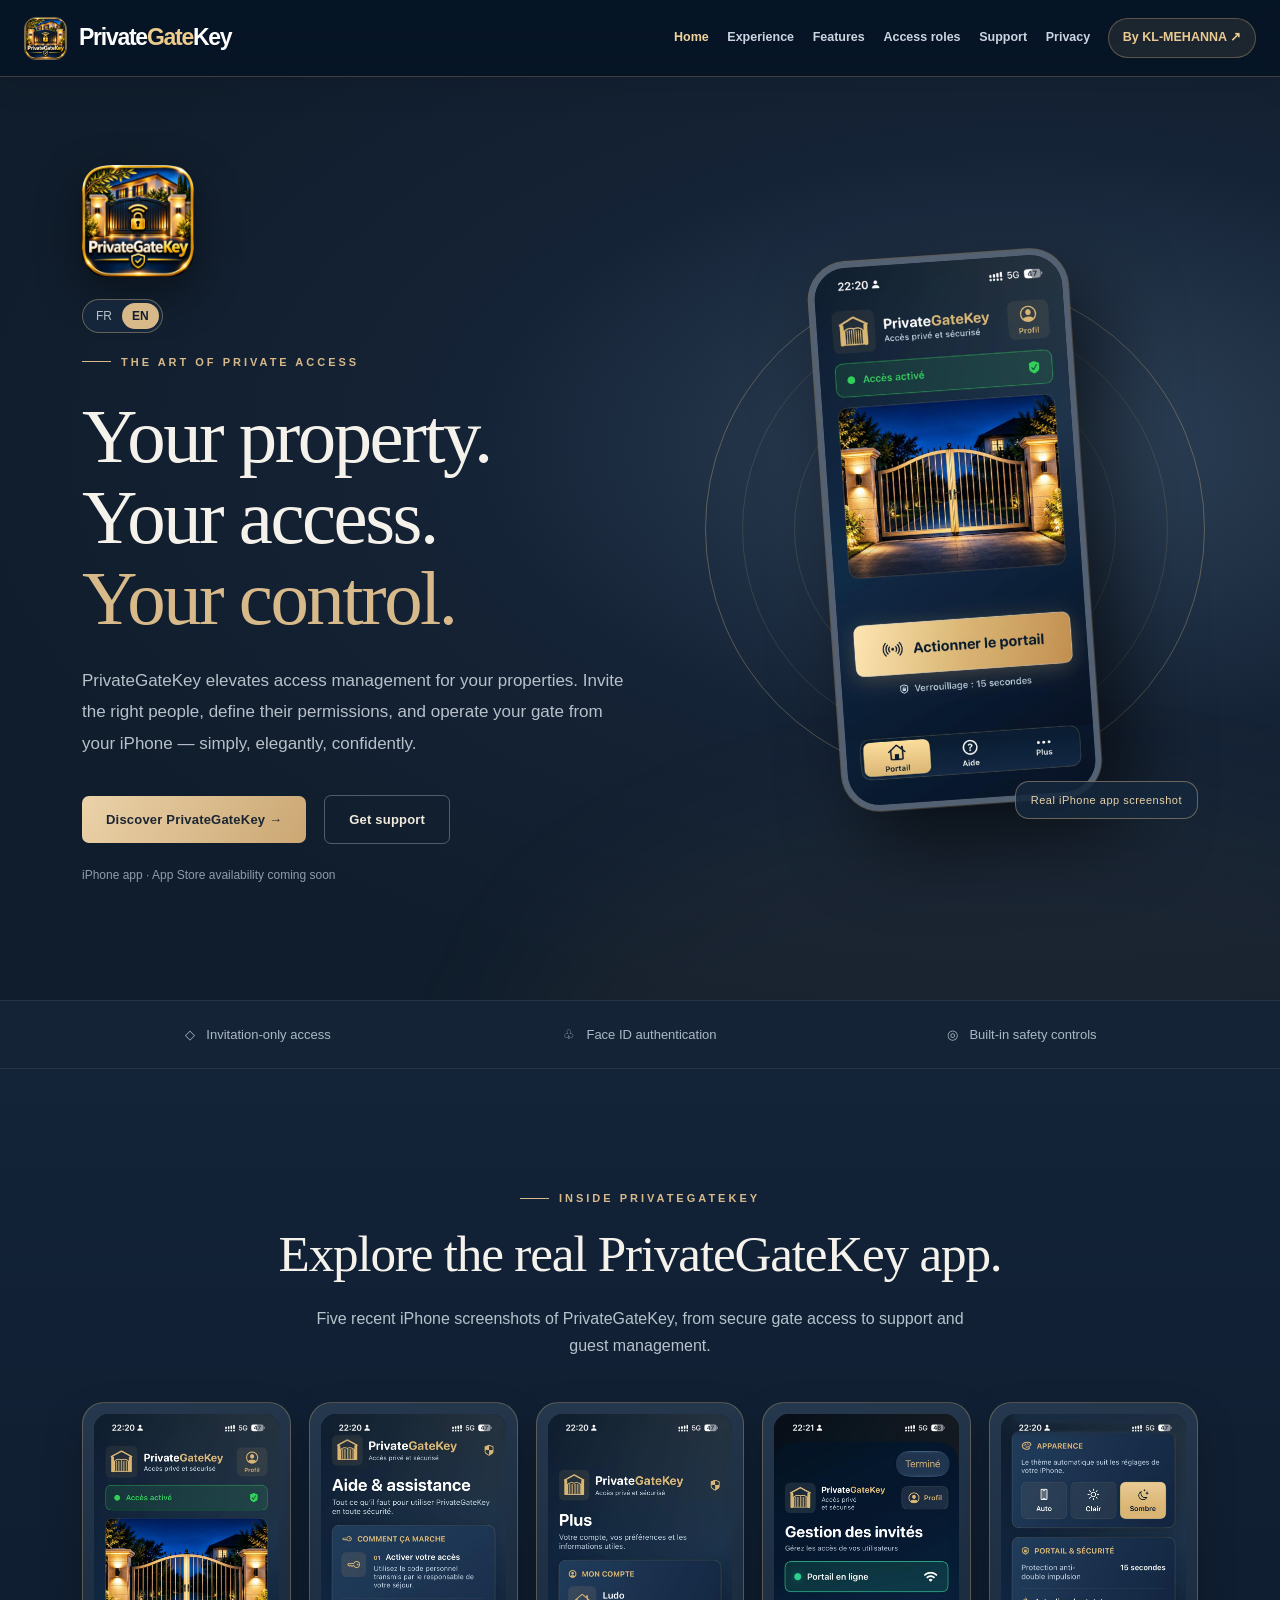
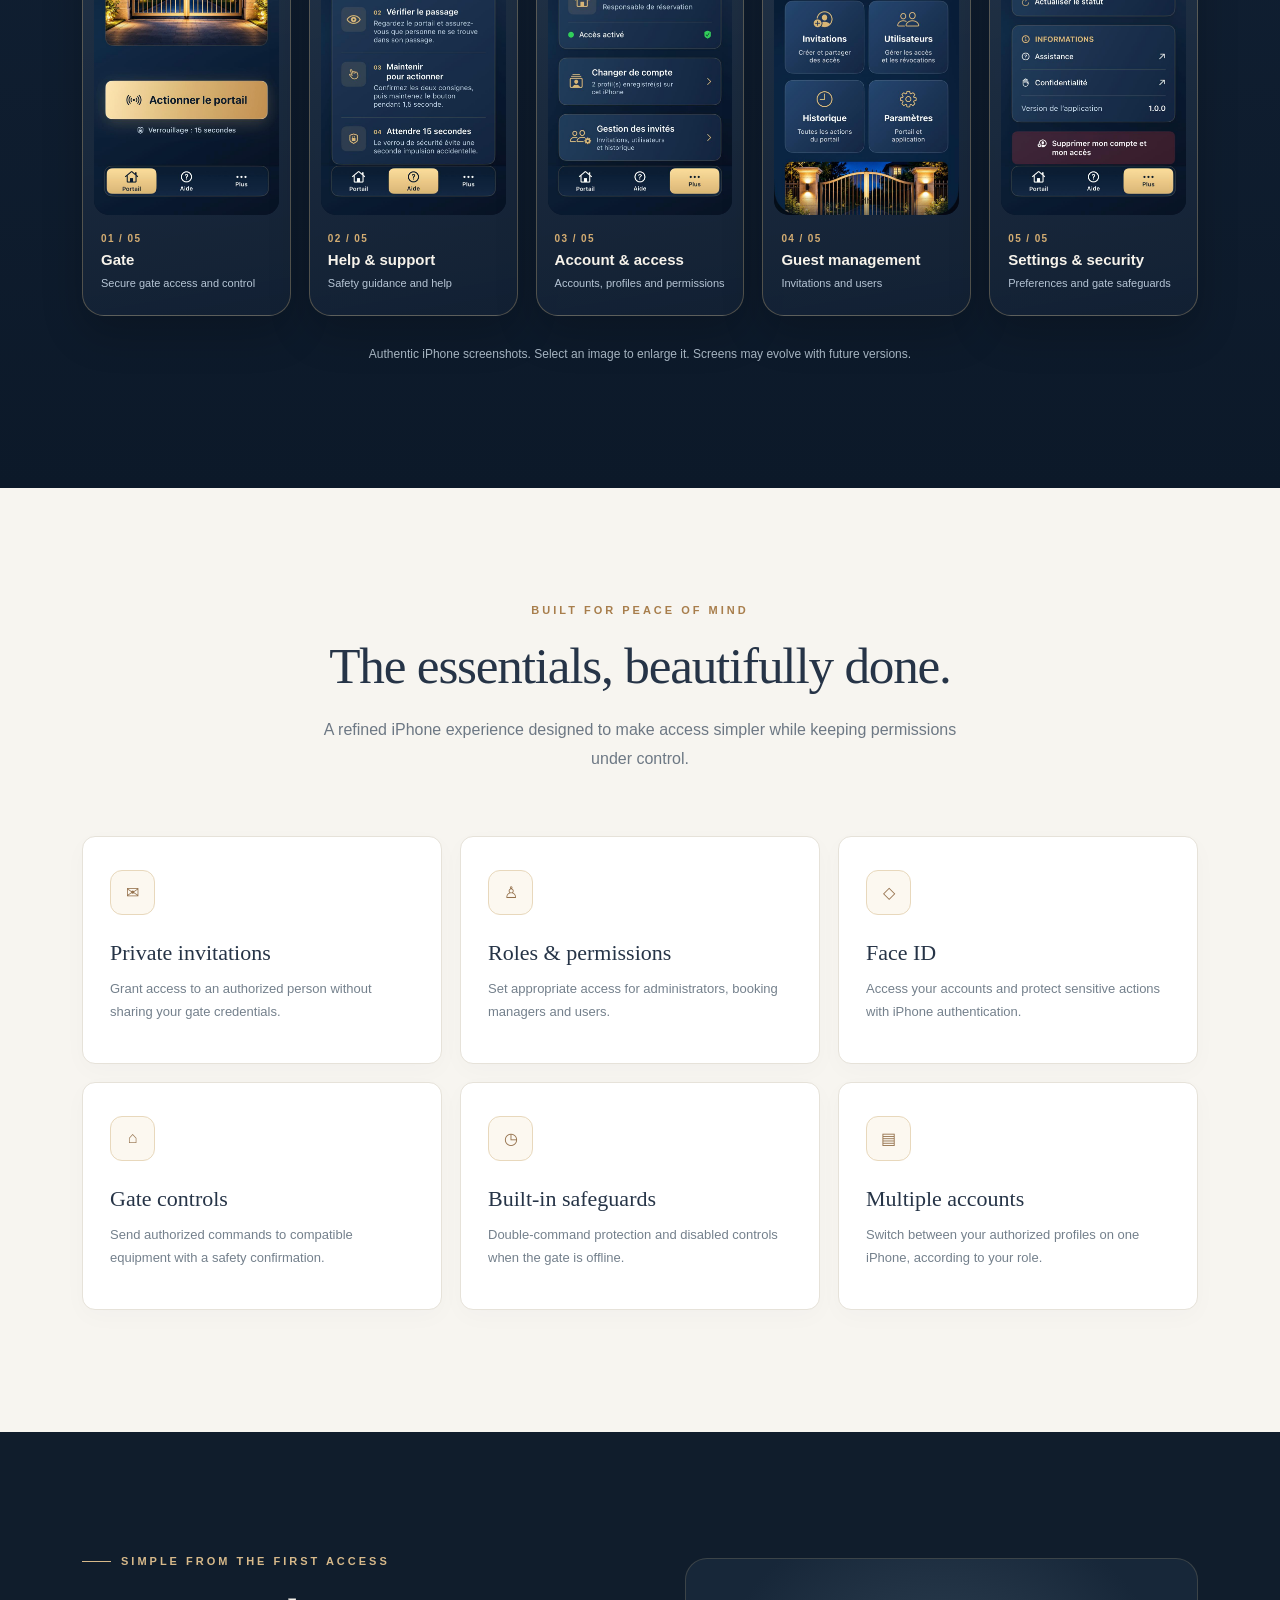
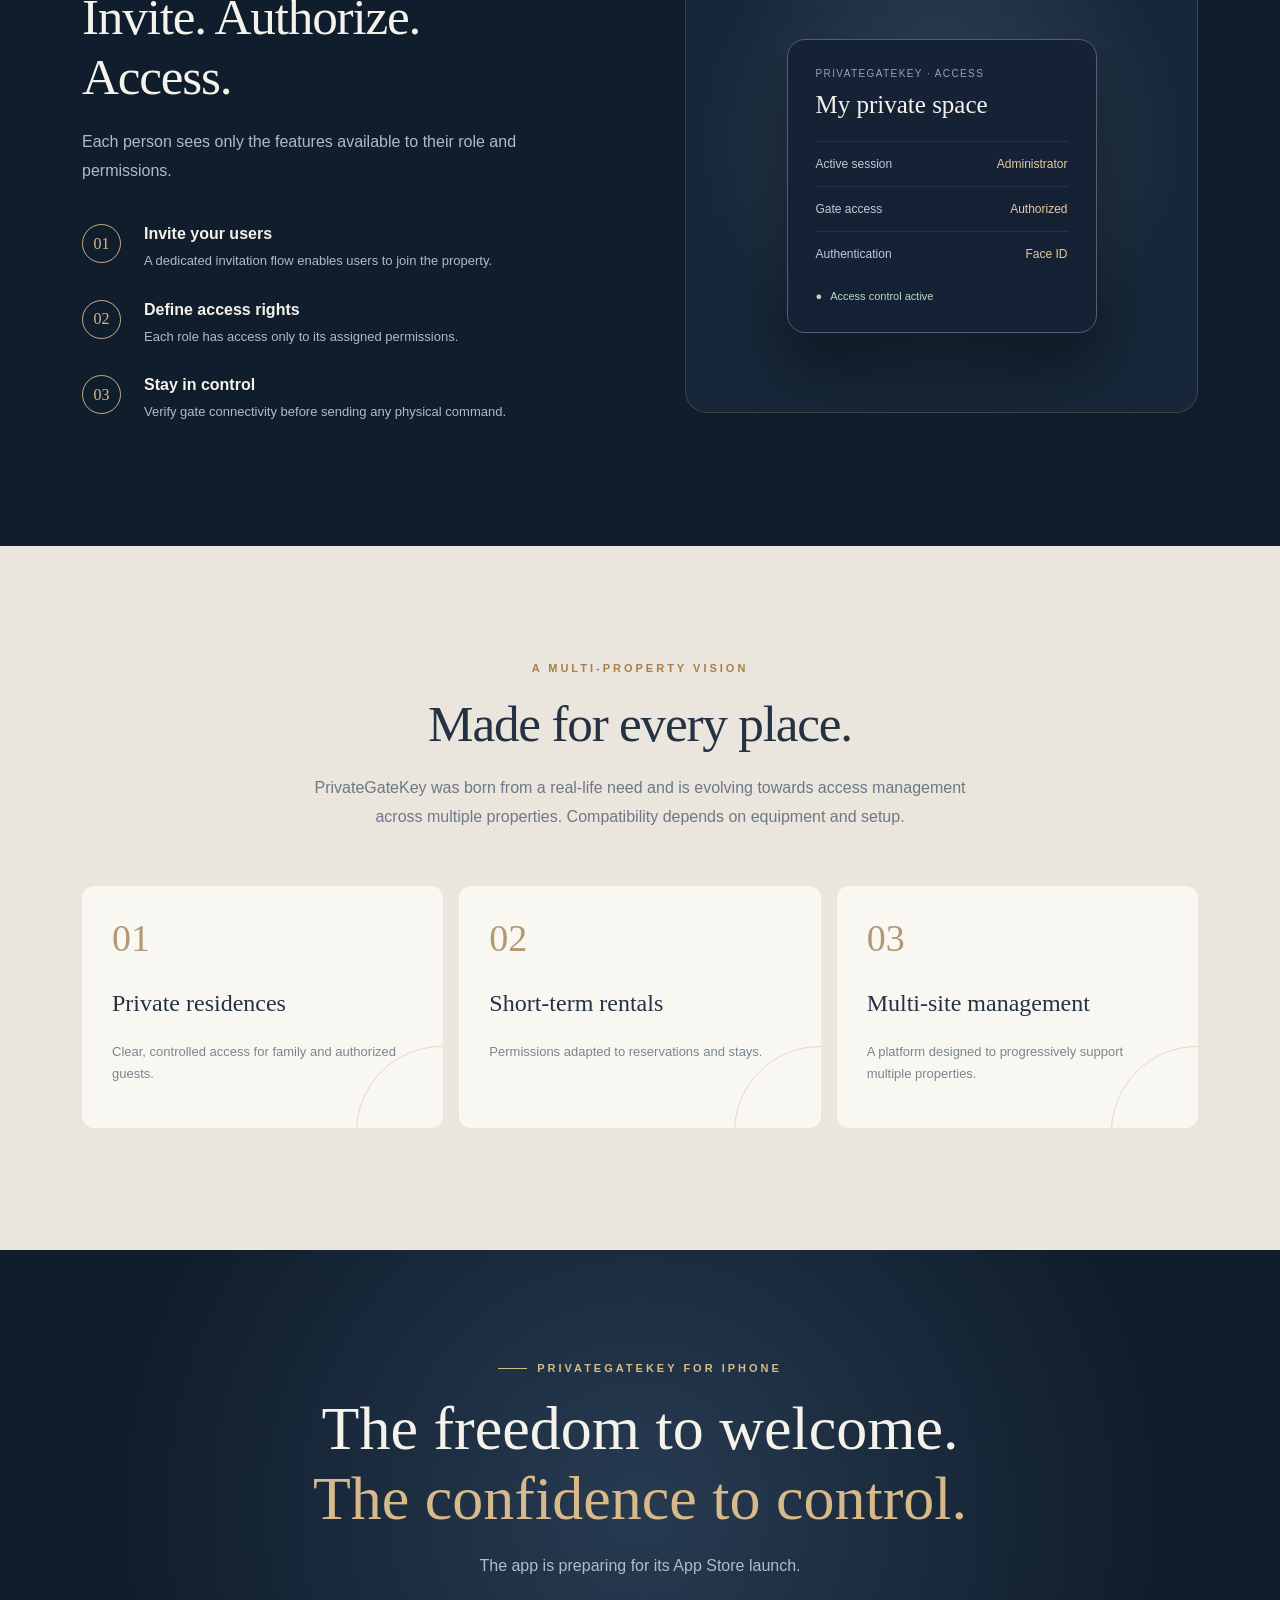
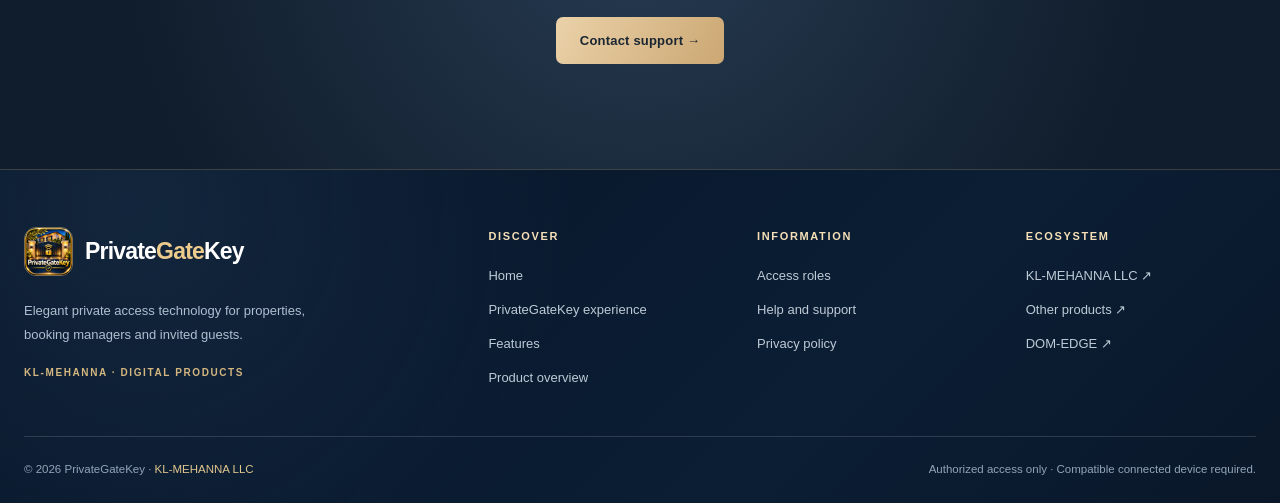
==== commit 3c3d99aa: "Publish five current PrivateGateKey iPhone screenshots" ====
--- a/index.html
+++ b/index.html
@@ -27,7 +27,27 @@
 .screens-disclaimer{margin:28px auto 0;text-align:center;color:#8999aa;font-size:12px;line-height:1.7}
 @media(max-width:760px){.real-hero-screen{height:490px;max-width:82%;border-radius:27px}.screens-controls{justify-content:center}.screen-tabs button,.screen-mode button{padding:11px 15px}.screens-gallery{min-height:0;gap:12px}.screen-card{flex:1 1 48%;min-width:0}.screen-card img{border-width:3px;border-radius:17px}.hero-screen-label{right:4px;bottom:17px}.screens-section{padding-top:75px;padding-bottom:80px}}
 @media(max-width:380px){.real-hero-screen{height:435px}.screens-gallery[data-screen=plus] .screen-card img{border-radius:12px}}
-.pgk-home-locale{display:flex;justify-content:flex-start;margin:20px 0 15px}.pgk-home-locale .lang{background:#16263a;border-color:#d7b98a66}</style><link rel="stylesheet" href="/assets/css/site-shell.css?v=20261116-1">
+.pgk-home-locale{display:flex;justify-content:flex-start;margin:20px 0 15px}.pgk-home-locale .lang{background:#16263a;border-color:#d7b98a66}
+/* Latest authentic iPhone screenshots — neutral PrivateGateKey identity */
+.pgk-hero-screenshot{position:relative;min-height:580px}
+.pgk-hero-phone{display:block;position:relative;z-index:2;width:min(260px,75%);border:6px solid #536172;border-radius:38px;overflow:hidden;background:#0c192b;box-shadow:26px 35px 80px #0009,0 0 0 1px #e3c18b60;transform:rotate(-4deg);transition:transform .2s ease}
+.pgk-hero-phone:hover{transform:rotate(-2deg) translateY(-6px)}
+.pgk-hero-phone img{display:block;width:100%;height:auto;aspect-ratio:738/1600;object-fit:cover}
+.pgk-hero-screenshot .hero-screen-label{position:absolute;bottom:0;right:0;z-index:3;font-size:11px;padding:12px 15px;max-width:210px;background:#15283cdd;color:#e9d1a8;border-radius:14px;border:1px solid #d7b98a70}
+.pgk-shots-grid{display:grid;grid-template-columns:repeat(5,minmax(0,1fr));gap:18px;align-items:start;margin:43px 0 0}
+.pgk-shot-card{min-width:0;margin:0;padding:11px;border:1px solid rgba(220,186,129,.31);border-radius:22px;background:linear-gradient(170deg,rgba(43,62,84,.8),rgba(19,33,52,.94));box-shadow:0 18px 42px #0003;transition:transform .2s,border-color .2s}
+.pgk-shot-card:hover{transform:translateY(-4px);border-color:#e7c991a8}
+.pgk-shot-image{display:block;border-radius:15px;overflow:hidden;background:#071427;outline-offset:5px}
+.pgk-shot-image img{display:block;width:100%;height:auto;aspect-ratio:738/1600;object-fit:contain}
+.pgk-shot-card figcaption{padding:18px 7px 12px;display:flex;flex-direction:column;gap:6px;text-align:left}
+.pgk-shot-index{color:#d4ad72;font-weight:700;font-size:10px;letter-spacing:.14em}
+.pgk-shot-card strong{font-size:15px;font-weight:650;color:#f7f3eb;line-height:1.3}
+.pgk-shot-card small{font-size:11px;line-height:1.5;color:#b6c5d5}
+.pgk-shot-note{text-align:center;margin:28px auto 0;font-size:12px;line-height:1.8;color:#a5b3c0}
+@media(max-width:1030px){.pgk-shots-grid{grid-template-columns:repeat(3,minmax(0,1fr))}.pgk-shot-card{max-width:330px}}
+@media(max-width:760px){.pgk-hero-screenshot{min-height:530px}.pgk-hero-phone{width:min(230px,71%);border-width:5px;border-radius:30px}.pgk-shots-grid{display:grid;grid-auto-flow:column;grid-auto-columns:minmax(210px,71vw);grid-template-columns:none;overflow-x:auto;overscroll-behavior-inline:contain;scroll-snap-type:x mandatory;scroll-padding:20px;padding:7px 4px 23px;gap:14px;scrollbar-width:thin}.pgk-shot-card{width:100%;scroll-snap-align:start}.pgk-shot-card figcaption{padding:12px 5px 8px}.pgk-shot-note{margin-top:11px}}
+@media(prefers-reduced-motion:reduce){.pgk-hero-phone,.pgk-shot-card{transition:none}}
+</style><link rel="stylesheet" href="/assets/css/site-shell.css?v=20261116-1">
 <script defer src="/assets/js/site-shell.js?v=20261116-1"></script>
 </head>
 <body>
@@ -52,36 +72,59 @@
 <!-- PGK-SHARED-HEADER:END -->
 <main>
 <section class="hero"><div class="wrap hero-grid"><div class="hero-copy"><img class="hero-logo" src="privategatekey-logo.webp" width="112" height="112" alt="Logo PrivateGateKey" loading="eager"><div class="pgk-home-locale"><div class="lang" aria-label="Language"><button data-lang="fr" class="active" aria-pressed="true">FR</button><button data-lang="en" aria-pressed="false">EN</button></div></div><div class="eyebrow"><span class="fr">L'art de l'accès privé</span><span class="en">The art of private access</span></div><h1><span class="fr">Votre propriété.<br>Vos accès.<br><em>Votre contrôle.</em></span><span class="en">Your property.<br>Your access.<br><em>Your control.</em></span></h1><p class="hero-lead"><span class="fr">PrivateGateKey réinvente la gestion des accès à vos propriétés. Invitez les bonnes personnes, définissez leurs permissions et pilotez votre portail depuis votre iPhone — simplement, élégamment, en confiance.</span><span class="en">PrivateGateKey elevates access management for your properties. Invite the right people, define their permissions, and operate your gate from your iPhone — simply, elegantly, confidently.</span></p><div class="cta"><a class="btn btn-gold" href="/products/privategatekey/"><span class="fr">Découvrir PrivateGateKey →</span><span class="en">Discover PrivateGateKey →</span></a><a class="btn btn-line" href="support.html"><span class="fr">Obtenir de l'aide</span><span class="en">Get support</span></a></div><p class="hero-note"><span class="fr">Application iPhone · Disponibilité App Store prochainement</span><span class="en">iPhone app · App Store availability coming soon</span></p></div>
-<div class="showcase" aria-label="PrivateGateKey secure access visual">
-  <div class="halo"></div>
-  <img class="real-hero-screen" src="assets/img/privategatekey-night.jpg" alt="Illustration of a private residential gate at night" width="960" height="640" style="width:100%;height:auto;max-width:100%;border-radius:24px;object-fit:cover;box-shadow:0 16px 48px rgba(0,0,0,.25)" fetchpriority="high">
-  <span class="hero-screen-label"><span class="fr">Illustration du contrôle d'accès sécurisé</span><span class="en">Secure access illustration</span></span>
+<div class="showcase pgk-hero-screenshot" aria-label="Capture réelle de l'application PrivateGateKey">
+  <div class="halo" aria-hidden="true"></div>
+  <a class="pgk-hero-phone" href="/assets/screenshots/pgk-20261118-portail.jpg" target="_blank" rel="noopener" aria-label="Agrandir la capture de l'écran Portail PrivateGateKey">
+    <img src="/assets/screenshots/pgk-20261118-portail.jpg" alt="PrivateGateKey, écran Portail réel sur iPhone, accès privé et sécurisé" width="738" height="1600" fetchpriority="high">
+  </a>
+  <span class="hero-screen-label"><span class="fr">Capture réelle de l'application iPhone</span><span class="en">Real iPhone app screenshot</span></span>
 </div></div></section>
 <div class="trust"><div class="wrap trust-row"><div class="trust-item">◇ <span class="fr">Accès sur invitation</span><span class="en">Invitation-only access</span></div><div class="trust-item">♧ <span class="fr">Authentification Face ID</span><span class="en">Face ID authentication</span></div><div class="trust-item">◎ <span class="fr">Contrôles de sécurité intégrés</span><span class="en">Built-in safety controls</span></div></div></div>
 <section class="section screens-section" id="screenshots">
   <div class="wrap">
     <div class="center">
       <div class="eyebrow"><span class="fr">L'expérience PrivateGateKey</span><span class="en">Inside PrivateGateKey</span></div>
-      <h2><span class="fr">Une interface pensée pour la confiance.</span><span class="en">An interface designed for confidence.</span></h2>
-      <p class="screens-lead"><span class="fr">Accès par invitation, identification Face ID et commandes protégées : l'essentiel à portée de main.</span><span class="en">Invitation-based access, Face ID identification and protected controls, all in one place.</span></p>
+      <h2><span class="fr">Découvrez la véritable application.</span><span class="en">Explore the real PrivateGateKey app.</span></h2>
+      <p class="screens-lead"><span class="fr">Cinq captures récentes de PrivateGateKey sur iPhone : du portail à l'assistance, jusqu'à la gestion des invités.</span><span class="en">Five recent iPhone screenshots of PrivateGateKey, from secure gate access to support and guest management.</span></p>
     </div>
-    <div style="display:grid;grid-template-columns:repeat(auto-fit,minmax(220px,1fr));gap:22px;margin-top:36px">
-      <article style="border:1px solid rgba(208,172,106,.35);border-radius:18px;padding:28px;background:rgba(255,255,255,.035)">
-        <div style="font-size:28px;color:#d4b071;margin-bottom:12px">01</div>
-        <h3 style="margin:0 0 10px"><span class="fr">Invitations privées</span><span class="en">Private invitations</span></h3>
-        <p><span class="fr">Chaque accès est attribué à un compte autorisé.</span><span class="en">Every access is assigned to an authorized account.</span></p>
-      </article>
-      <article style="border:1px solid rgba(208,172,106,.35);border-radius:18px;padding:28px;background:rgba(255,255,255,.035)">
-        <div style="font-size:28px;color:#d4b071;margin-bottom:12px">02</div>
-        <h3 style="margin:0 0 10px"><span class="fr">Identité vérifiée</span><span class="en">Verified identity</span></h3>
-        <p><span class="fr">Vérification par e-mail et protection Face ID sur iPhone.</span><span class="en">Email verification and Face ID protection on iPhone.</span></p>
-      </article>
-      <article style="border:1px solid rgba(208,172,106,.35);border-radius:18px;padding:28px;background:rgba(255,255,255,.035)">
-        <div style="font-size:28px;color:#d4b071;margin-bottom:12px">03</div>
-        <h3 style="margin:0 0 10px"><span class="fr">Contrôle maîtrisé</span><span class="en">Controlled commands</span></h3>
-        <p><span class="fr">Les commandes respectent les droits et les protections de sécurité.</span><span class="en">Commands respect permissions and built-in safeguards.</span></p>
-      </article>
+    <div class="pgk-shots-grid" aria-label="Captures d'écran de l'application PrivateGateKey">
+<figure class="pgk-shot-card">
+  <a class="pgk-shot-image" href="/assets/screenshots/pgk-20261118-portail.jpg" target="_blank" rel="noopener" aria-label="Agrandir : Portail">
+    <img src="/assets/screenshots/pgk-20261118-portail.jpg" alt="Capture PrivateGateKey sur iPhone : Portail, thème sombre" width="738" height="1600" loading="lazy" decoding="async">
+  </a>
+  <figcaption><span class="pgk-shot-index">01 / 05</span><strong><span class="fr">Portail</span><span class="en">Gate</span></strong>
+  <small><span class="fr">Accès et commande sécurisée</span><span class="en">Secure gate access and control</span></small></figcaption>
+</figure>
+<figure class="pgk-shot-card">
+  <a class="pgk-shot-image" href="/assets/screenshots/pgk-20261118-aide.jpg" target="_blank" rel="noopener" aria-label="Agrandir : Aide & assistance">
+    <img src="/assets/screenshots/pgk-20261118-aide.jpg" alt="Capture PrivateGateKey sur iPhone : Aide & assistance, thème sombre" width="738" height="1600" loading="lazy" decoding="async">
+  </a>
+  <figcaption><span class="pgk-shot-index">02 / 05</span><strong><span class="fr">Aide & assistance</span><span class="en">Help & support</span></strong>
+  <small><span class="fr">Consignes et accompagnement</span><span class="en">Safety guidance and help</span></small></figcaption>
+</figure>
+<figure class="pgk-shot-card">
+  <a class="pgk-shot-image" href="/assets/screenshots/pgk-20261118-plus.jpg" target="_blank" rel="noopener" aria-label="Agrandir : Compte et accès">
+    <img src="/assets/screenshots/pgk-20261118-plus.jpg" alt="Capture PrivateGateKey sur iPhone : Compte et accès, thème sombre" width="738" height="1600" loading="lazy" decoding="async">
+  </a>
+  <figcaption><span class="pgk-shot-index">03 / 05</span><strong><span class="fr">Compte et accès</span><span class="en">Account & access</span></strong>
+  <small><span class="fr">Comptes, profils et autorisations</span><span class="en">Accounts, profiles and permissions</span></small></figcaption>
+</figure>
+<figure class="pgk-shot-card">
+  <a class="pgk-shot-image" href="/assets/screenshots/pgk-20261118-invites.jpg" target="_blank" rel="noopener" aria-label="Agrandir : Gestion des invités">
+    <img src="/assets/screenshots/pgk-20261118-invites.jpg" alt="Capture PrivateGateKey sur iPhone : Gestion des invités, thème sombre" width="738" height="1600" loading="lazy" decoding="async">
+  </a>
+  <figcaption><span class="pgk-shot-index">04 / 05</span><strong><span class="fr">Gestion des invités</span><span class="en">Guest management</span></strong>
+  <small><span class="fr">Invitations et utilisateurs</span><span class="en">Invitations and users</span></small></figcaption>
+</figure>
+<figure class="pgk-shot-card">
+  <a class="pgk-shot-image" href="/assets/screenshots/pgk-20261118-parametres.jpg" target="_blank" rel="noopener" aria-label="Agrandir : Paramètres & sécurité">
+    <img src="/assets/screenshots/pgk-20261118-parametres.jpg" alt="Capture PrivateGateKey sur iPhone : Paramètres & sécurité, thème sombre" width="738" height="1600" loading="lazy" decoding="async">
+  </a>
+  <figcaption><span class="pgk-shot-index">05 / 05</span><strong><span class="fr">Paramètres & sécurité</span><span class="en">Settings & security</span></strong>
+  <small><span class="fr">Réglages et protection du portail</span><span class="en">Preferences and gate safeguards</span></small></figcaption>
+</figure>
     </div>
+    <p class="pgk-shot-note"><span class="fr">Captures réelles de l'application iPhone. Touchez une image pour l'agrandir. Les écrans peuvent évoluer avec les versions.</span><span class="en">Authentic iPhone screenshots. Select an image to enlarge it. Screens may evolve with future versions.</span></p>
   </div>
 </section>
 <section id="features" class="section light"><div class="wrap"><div class="center"><div class="section-kicker"><span class="fr">Conçu pour votre tranquillité</span><span class="en">Built for peace of mind</span></div><h2><span class="fr">L'essentiel, avec élégance.</span><span class="en">The essentials, beautifully done.</span></h2><p class="section-lead"><span class="fr">Une expérience iPhone soignée, pensée pour rendre les accès plus simples tout en gardant les autorisations sous contrôle.</span><span class="en">A refined iPhone experience designed to make access simpler while keeping permissions under control.</span></p></div><div class="features">
@@ -133,21 +176,4 @@
 <!-- PGK-SHARED-FOOTER:END -->
 <script>
 (function(){let saved;try{saved=localStorage.getItem('pgk-lang')}catch(e){}const lang=saved==='en'||saved==='fr'?saved:(navigator.language||'fr').toLowerCase().startsWith('fr')?'fr':'en';function setLang(l){document.documentElement.lang=l;document.querySelectorAll('[data-lang]').forEach(b=>{const a=b.dataset.lang===l;b.classList.toggle('active',a);b.setAttribute('aria-pressed',a?'true':'false')});try{localStorage.setItem('pgk-lang',l)}catch(e){}}document.querySelectorAll('[data-lang]').forEach(b=>b.addEventListener('click',()=>setLang(b.dataset.lang)));setLang(lang);document.getElementById('year').textContent=new Date().getFullYear();})();
-(function(){
- const gallery=document.querySelector('.screens-gallery');
- if(!gallery)return;
- let screen='portail', mode='sombre';
- function render(){
-   gallery.dataset.screen=screen;gallery.dataset.mode=mode;
-   document.querySelectorAll('.screen-card').forEach(el=>{
-     const shown=el.dataset.screen===screen&&el.dataset.mode===mode;
-     el.dataset.visible=shown?'true':'false';el.setAttribute('aria-hidden',shown?'false':'true');
-   });
-   document.querySelectorAll('[data-target-screen]').forEach(el=>el.setAttribute('aria-pressed',String(el.dataset.targetScreen===screen)));
-   document.querySelectorAll('[data-target-mode]').forEach(el=>el.setAttribute('aria-pressed',String(el.dataset.targetMode===mode)));
- }
- document.querySelectorAll('[data-target-screen]').forEach(el=>el.addEventListener('click',()=>{screen=el.dataset.targetScreen;render()}));
- document.querySelectorAll('[data-target-mode]').forEach(el=>el.addEventListener('click',()=>{mode=el.dataset.targetMode;render()}));
- render();
-})();
 </script></body></html>
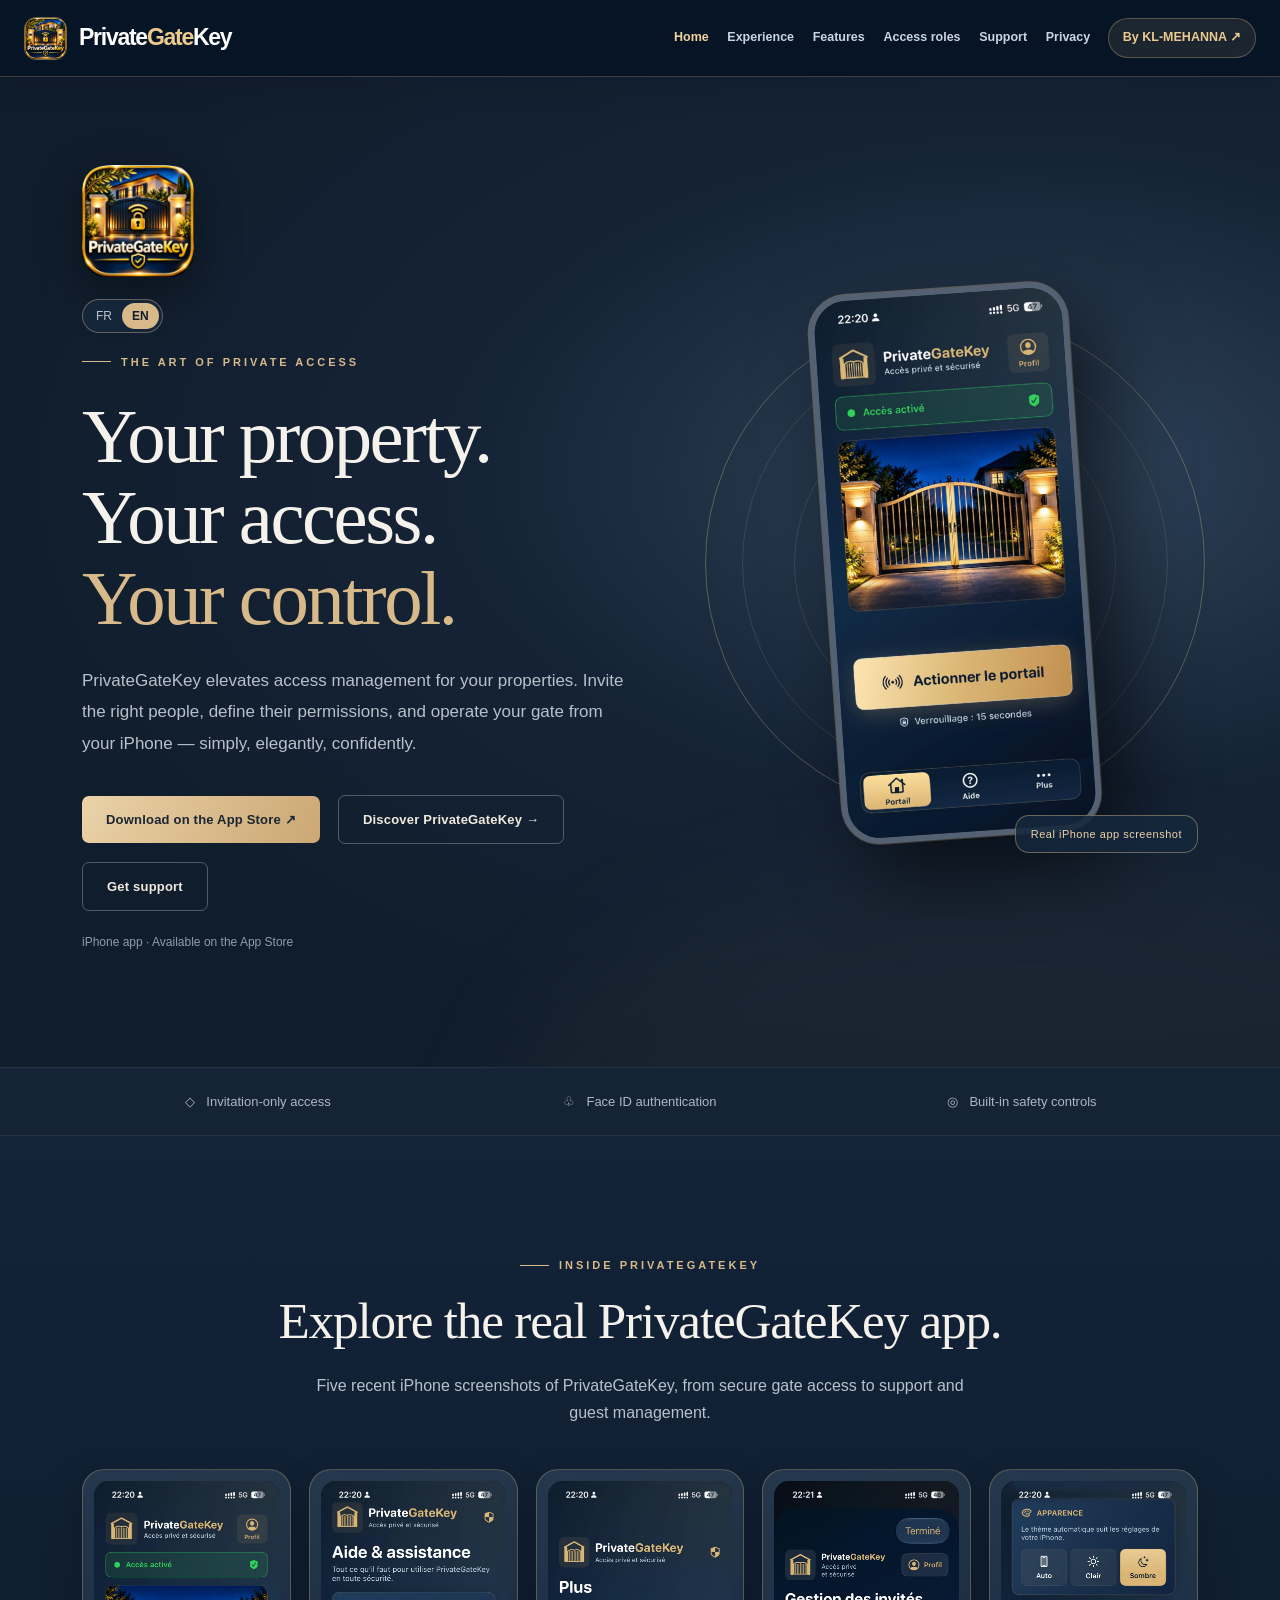
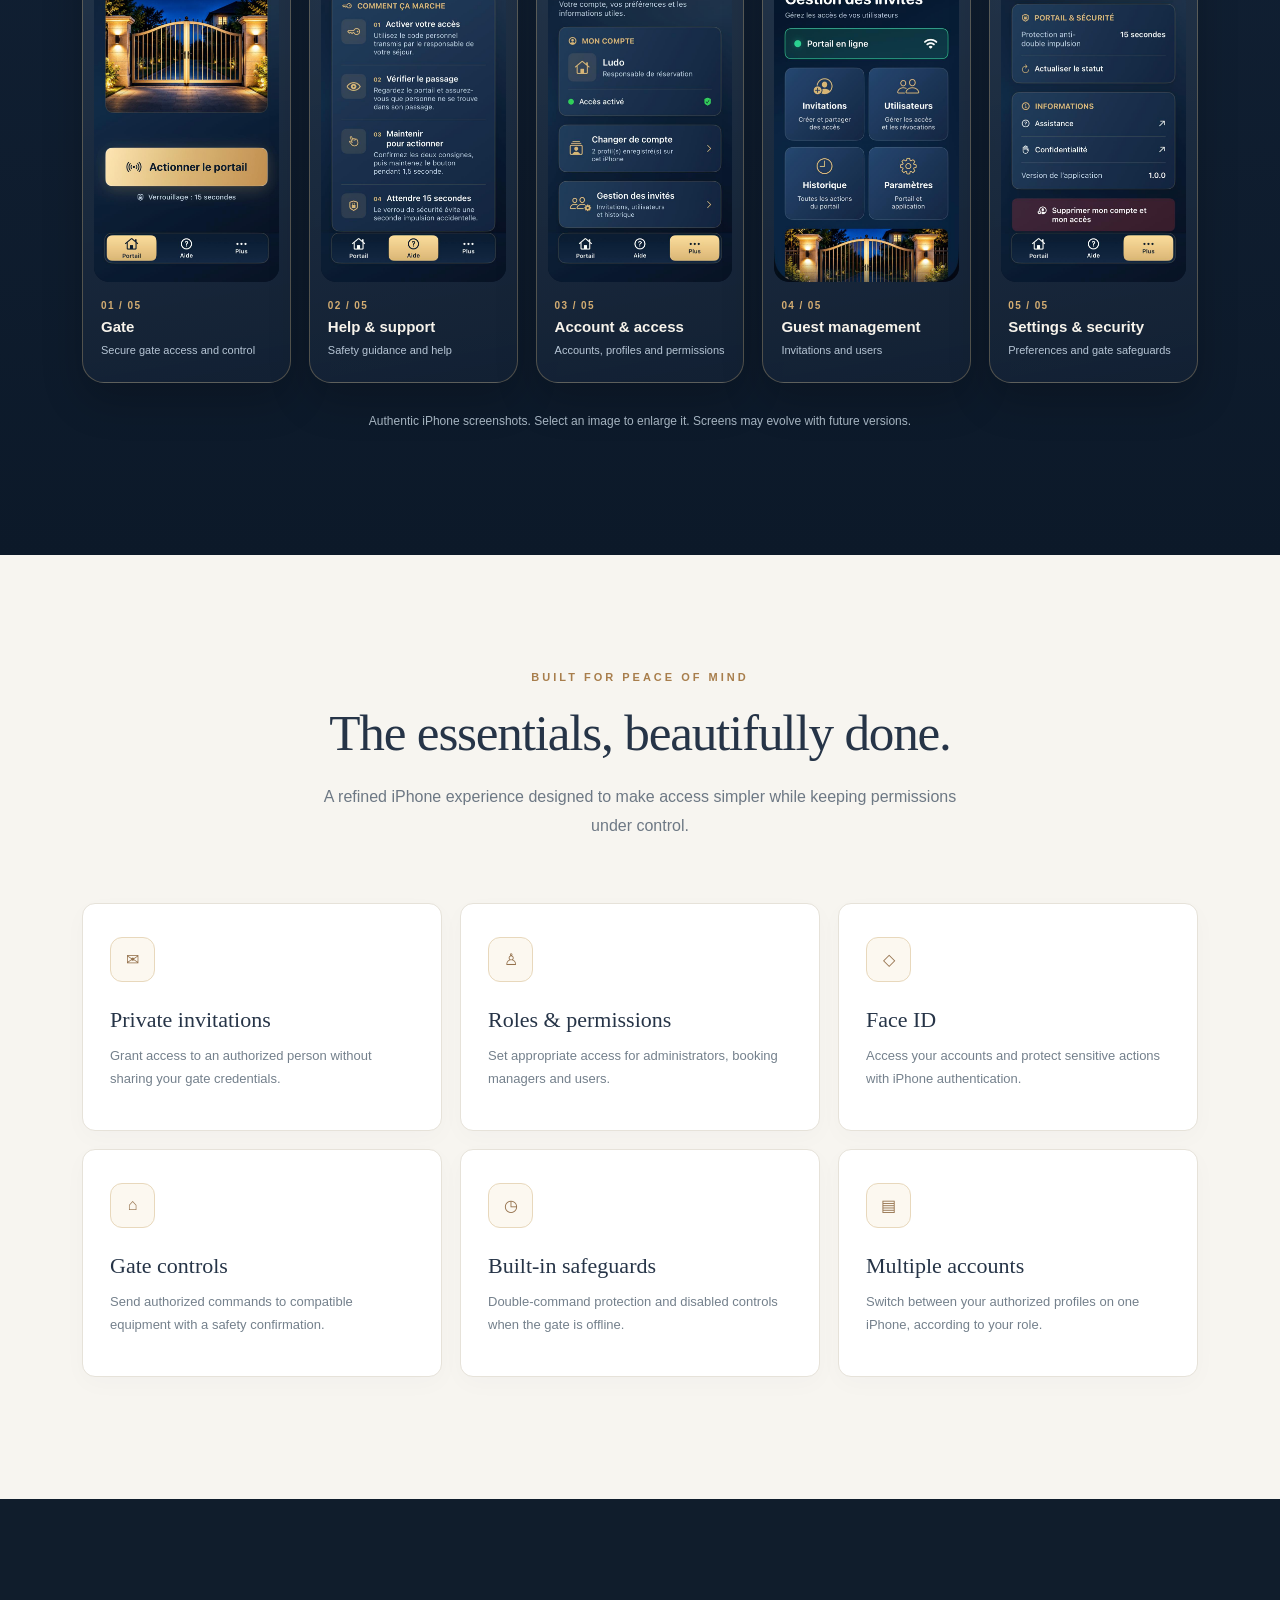
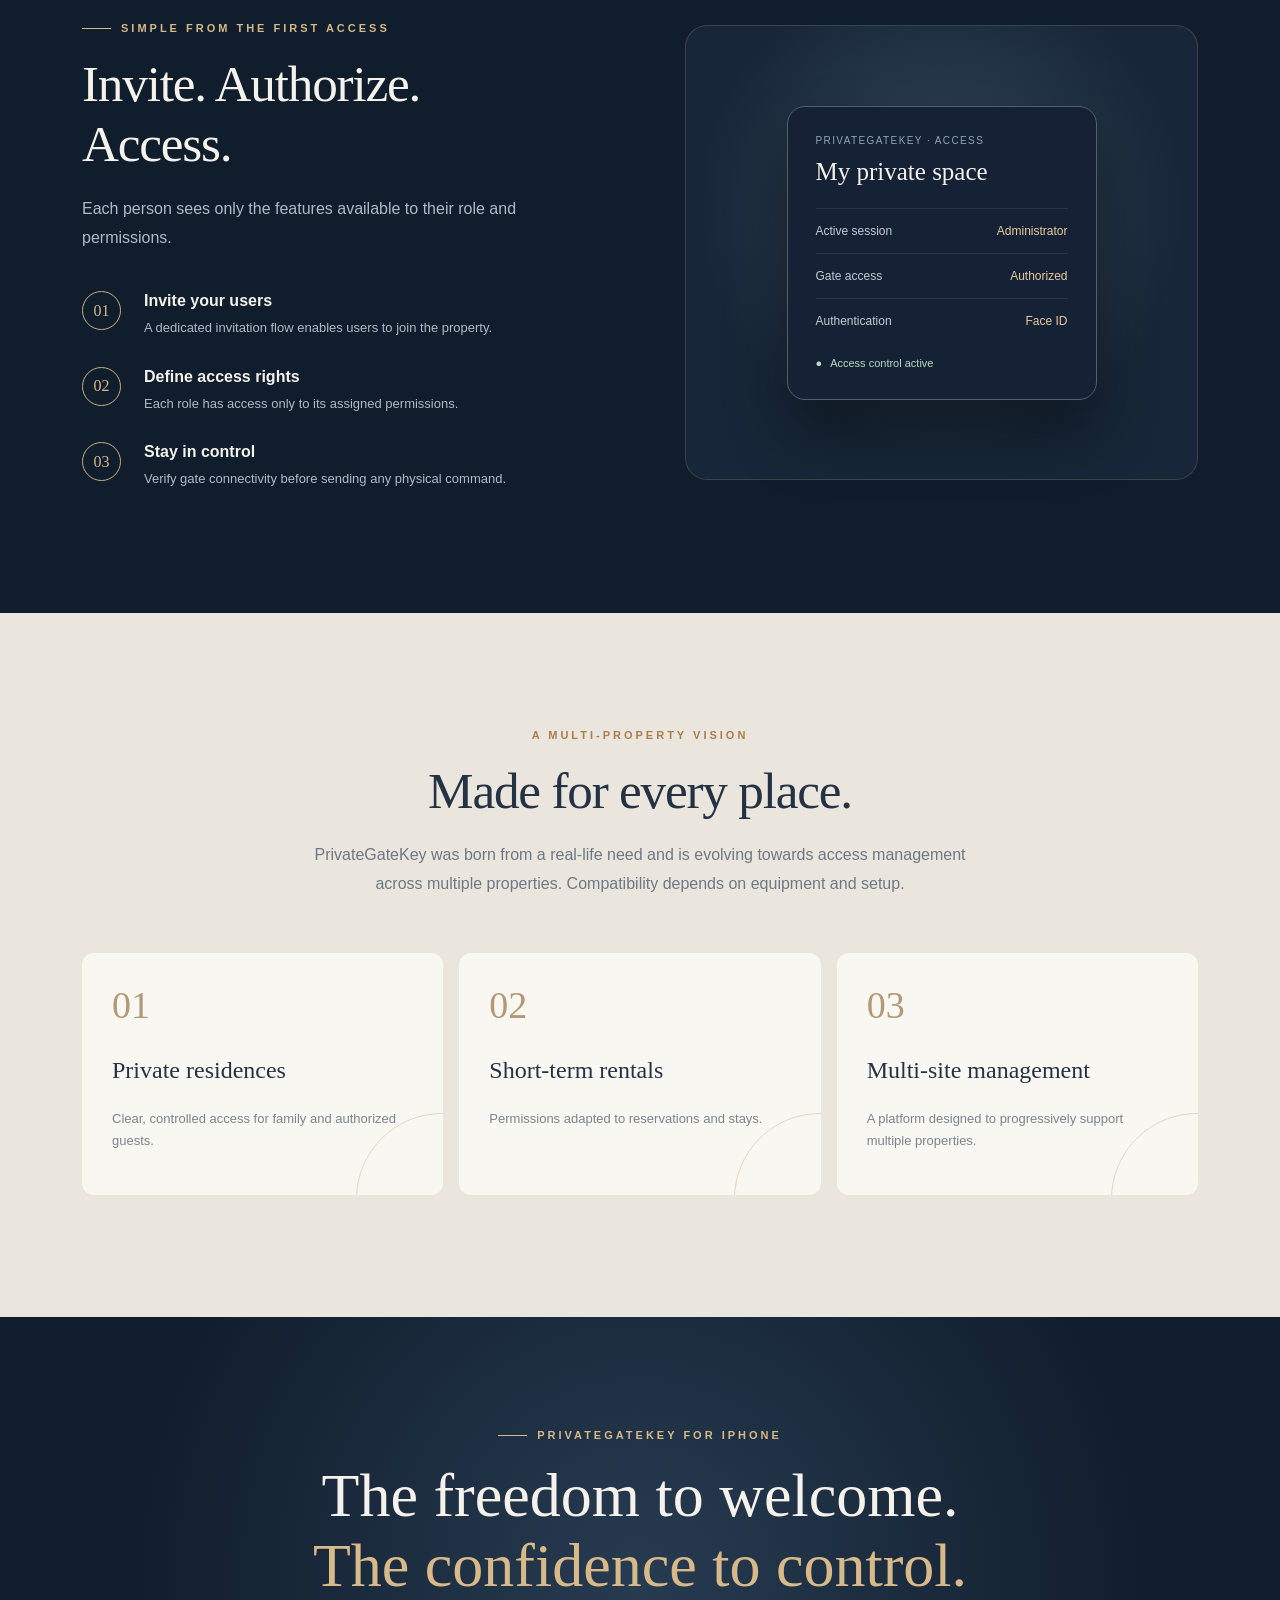
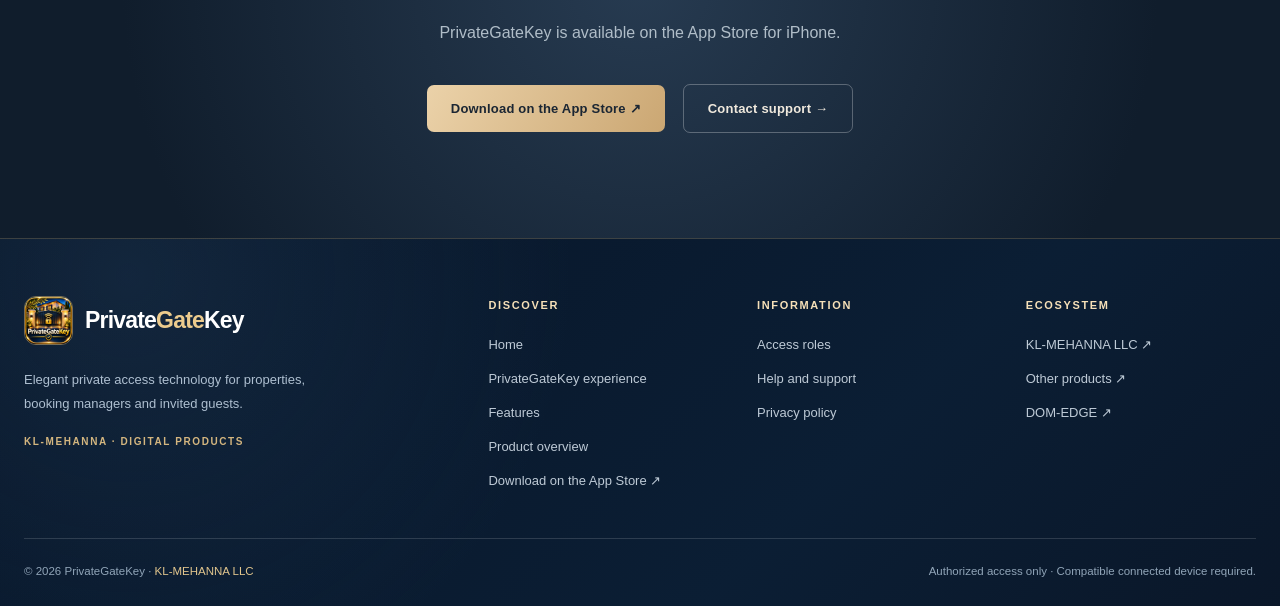
==== commit a0e9507c: "Publish PrivateGateKey official Apple App Store download link" ====
--- a/index.html
+++ b/index.html
@@ -71,7 +71,7 @@
 </header>
 <!-- PGK-SHARED-HEADER:END -->
 <main>
-<section class="hero"><div class="wrap hero-grid"><div class="hero-copy"><img class="hero-logo" src="privategatekey-logo.webp" width="112" height="112" alt="Logo PrivateGateKey" loading="eager"><div class="pgk-home-locale"><div class="lang" aria-label="Language"><button data-lang="fr" class="active" aria-pressed="true">FR</button><button data-lang="en" aria-pressed="false">EN</button></div></div><div class="eyebrow"><span class="fr">L'art de l'accès privé</span><span class="en">The art of private access</span></div><h1><span class="fr">Votre propriété.<br>Vos accès.<br><em>Votre contrôle.</em></span><span class="en">Your property.<br>Your access.<br><em>Your control.</em></span></h1><p class="hero-lead"><span class="fr">PrivateGateKey réinvente la gestion des accès à vos propriétés. Invitez les bonnes personnes, définissez leurs permissions et pilotez votre portail depuis votre iPhone — simplement, élégamment, en confiance.</span><span class="en">PrivateGateKey elevates access management for your properties. Invite the right people, define their permissions, and operate your gate from your iPhone — simply, elegantly, confidently.</span></p><div class="cta"><a class="btn btn-gold" href="/products/privategatekey/"><span class="fr">Découvrir PrivateGateKey →</span><span class="en">Discover PrivateGateKey →</span></a><a class="btn btn-line" href="support.html"><span class="fr">Obtenir de l'aide</span><span class="en">Get support</span></a></div><p class="hero-note"><span class="fr">Application iPhone · Disponibilité App Store prochainement</span><span class="en">iPhone app · App Store availability coming soon</span></p></div>
+<section class="hero"><div class="wrap hero-grid"><div class="hero-copy"><img class="hero-logo" src="privategatekey-logo.webp" width="112" height="112" alt="Logo PrivateGateKey" loading="eager"><div class="pgk-home-locale"><div class="lang" aria-label="Language"><button data-lang="fr" class="active" aria-pressed="true">FR</button><button data-lang="en" aria-pressed="false">EN</button></div></div><div class="eyebrow"><span class="fr">L'art de l'accès privé</span><span class="en">The art of private access</span></div><h1><span class="fr">Votre propriété.<br>Vos accès.<br><em>Votre contrôle.</em></span><span class="en">Your property.<br>Your access.<br><em>Your control.</em></span></h1><p class="hero-lead"><span class="fr">PrivateGateKey réinvente la gestion des accès à vos propriétés. Invitez les bonnes personnes, définissez leurs permissions et pilotez votre portail depuis votre iPhone — simplement, élégamment, en confiance.</span><span class="en">PrivateGateKey elevates access management for your properties. Invite the right people, define their permissions, and operate your gate from your iPhone — simply, elegantly, confidently.</span></p><div class="cta"><a class="btn btn-gold" href="https://apps.apple.com/fr/app/privategatekey/id6835128588" target="_blank" rel="noopener noreferrer" aria-label="Télécharger PrivateGateKey sur l'App Store"><span class="fr">Télécharger sur l’App Store ↗</span><span class="en">Download on the App Store ↗</span></a><a class="btn btn-line" href="/products/privategatekey/"><span class="fr">Découvrir PrivateGateKey →</span><span class="en">Discover PrivateGateKey →</span></a><a class="btn btn-line" href="support.html"><span class="fr">Obtenir de l'aide</span><span class="en">Get support</span></a></div><p class="hero-note"><span class="fr">Application iPhone · Disponible sur l’App Store</span><span class="en">iPhone app · Available on the App Store</span></p></div>
 <div class="showcase pgk-hero-screenshot" aria-label="Capture réelle de l'application PrivateGateKey">
   <div class="halo" aria-hidden="true"></div>
   <a class="pgk-hero-phone" href="/assets/screenshots/pgk-20261118-portail.jpg" target="_blank" rel="noopener" aria-label="Agrandir la capture de l'écran Portail PrivateGateKey">
@@ -137,7 +137,7 @@
 </div></div></section>
 <section id="how" class="section"><div class="wrap split"><div><div class="eyebrow"><span class="fr">Simple dès le premier accès</span><span class="en">Simple from the first access</span></div><h2><span class="fr">Inviter. Autoriser.<br>Accéder.</span><span class="en">Invite. Authorize.<br>Access.</span></h2><p style="color:#aebbc7;line-height:1.8"><span class="fr">Chaque personne voit les fonctionnalités qui correspondent à son rôle et à ses autorisations.</span><span class="en">Each person sees only the features available to their role and permissions.</span></p><div class="steps"><div class="step"><div class="step-num">01</div><div><h3><span class="fr">Invitez vos utilisateurs</span><span class="en">Invite your users</span></h3><p><span class="fr">Un parcours dédié permet de rejoindre la propriété avec une invitation.</span><span class="en">A dedicated invitation flow enables users to join the property.</span></p></div></div><div class="step"><div class="step-num">02</div><div><h3><span class="fr">Définissez les droits</span><span class="en">Define access rights</span></h3><p><span class="fr">Chaque rôle dispose uniquement des accès qui lui sont attribués.</span><span class="en">Each role has access only to its assigned permissions.</span></p></div></div><div class="step"><div class="step-num">03</div><div><h3><span class="fr">Gardez la maîtrise</span><span class="en">Stay in control</span></h3><p><span class="fr">Vérifiez la connexion du portail avant toute commande physique.</span><span class="en">Verify gate connectivity before sending any physical command.</span></p></div></div></div></div><div class="access-art"><div class="access-panel"><div class="small">PRIVATEGATEKEY · ACCESS</div><div class="title"><span class="fr">Mon espace privé</span><span class="en">My private space</span></div><div class="access-row"><span><span class="fr">Session active</span><span class="en">Active session</span></span><strong><span class="fr">Administrateur</span><span class="en">Administrator</span></strong></div><div class="access-row"><span><span class="fr">Accès portail</span><span class="en">Gate access</span></span><strong><span class="fr">Autorisé</span><span class="en">Authorized</span></strong></div><div class="access-row"><span><span class="fr">Authentification</span><span class="en">Authentication</span></span><strong>Face ID</strong></div><div class="access-good">● <span class="fr">Contrôle des accès actif</span><span class="en">Access control active</span></div></div></div></div></section>
 <section id="properties" class="section use-cases"><div class="wrap"><div class="center"><div class="section-kicker"><span class="fr">Une vision multi-propriétés</span><span class="en">A multi-property vision</span></div><h2><span class="fr">Pensé pour chaque lieu.</span><span class="en">Made for every place.</span></h2><p class="section-lead"><span class="fr">PrivateGateKey est né d'un besoin concret et évolue vers une gestion d'accès adaptée à plusieurs propriétés. La compatibilité dépend de l'équipement et de la configuration.</span><span class="en">PrivateGateKey was born from a real-life need and is evolving towards access management across multiple properties. Compatibility depends on equipment and setup.</span></p></div><div class="use-grid"><article class="case"><div class="num">01</div><h3><span class="fr">Résidences privées</span><span class="en">Private residences</span></h3><p><span class="fr">Un accès clair et contrôlé pour les proches et personnes autorisées.</span><span class="en">Clear, controlled access for family and authorized guests.</span></p></article><article class="case"><div class="num">02</div><h3><span class="fr">Locations saisonnières</span><span class="en">Short-term rentals</span></h3><p><span class="fr">Des autorisations adaptées à la réservation et au séjour.</span><span class="en">Permissions adapted to reservations and stays.</span></p></article><article class="case"><div class="num">03</div><h3><span class="fr">Gestion multi-sites</span><span class="en">Multi-site management</span></h3><p><span class="fr">Une plateforme conçue pour accueillir progressivement plusieurs lieux.</span><span class="en">A platform designed to progressively support multiple properties.</span></p></article></div></div></section>
-<section class="statement"><div class="eyebrow"><span class="fr">PRIVATEGATEKEY POUR IPHONE</span><span class="en">PRIVATEGATEKEY FOR IPHONE</span></div><h2><span class="fr">La liberté d'accueillir.<br><span style="color:var(--gold)">La sérénité de contrôler.</span></span><span class="en">The freedom to welcome.<br><span style="color:var(--gold)">The confidence to control.</span></span></h2><p><span class="fr">L'application prépare son arrivée sur l'App Store.</span><span class="en">The app is preparing for its App Store launch.</span></p><div class="cta" style="justify-content:center"><a href="support.html" class="btn btn-gold"><span class="fr">Contacter l'assistance →</span><span class="en">Contact support →</span></a></div></section>
+<section class="statement"><div class="eyebrow"><span class="fr">PRIVATEGATEKEY POUR IPHONE</span><span class="en">PRIVATEGATEKEY FOR IPHONE</span></div><h2><span class="fr">La liberté d'accueillir.<br><span style="color:var(--gold)">La sérénité de contrôler.</span></span><span class="en">The freedom to welcome.<br><span style="color:var(--gold)">The confidence to control.</span></span></h2><p><span class="fr">PrivateGateKey est disponible sur l’App Store pour iPhone.</span><span class="en">PrivateGateKey is available on the App Store for iPhone.</span></p><div class="cta" style="justify-content:center"><a href="https://apps.apple.com/fr/app/privategatekey/id6835128588" class="btn btn-gold" target="_blank" rel="noopener noreferrer" aria-label="Télécharger PrivateGateKey sur l'App Store"><span class="fr">Télécharger sur l’App Store ↗</span><span class="en">Download on the App Store ↗</span></a><a href="support.html" class="btn btn-line"><span class="fr">Contacter l'assistance →</span><span class="en">Contact support →</span></a></div></section>
 </main><!-- PGK-SHARED-FOOTER:START -->
 <footer class="pgk-shell-footer">
   <div class="pgk-shell-container">
@@ -153,6 +153,7 @@
         <a href="/#screenshots"><span class="pgk-shell-fr">L'expérience PrivateGateKey</span><span class="pgk-shell-en">PrivateGateKey experience</span></a>
         <a href="/#features"><span class="pgk-shell-fr">Fonctionnalités</span><span class="pgk-shell-en">Features</span></a>
         <a href="/products/privategatekey/"><span class="pgk-shell-fr">Présentation détaillée</span><span class="pgk-shell-en">Product overview</span></a>
+        <a href="https://apps.apple.com/fr/app/privategatekey/id6835128588" target="_blank" rel="noopener noreferrer" aria-label="PrivateGateKey sur l'App Store"><span class="pgk-shell-fr">Télécharger sur l’App Store ↗</span><span class="pgk-shell-en">Download on the App Store ↗</span></a>
       </div>
       <div class="pgk-shell-footer-column">
         <h2><span class="pgk-shell-fr">Informations</span><span class="pgk-shell-en">Information</span></h2>
